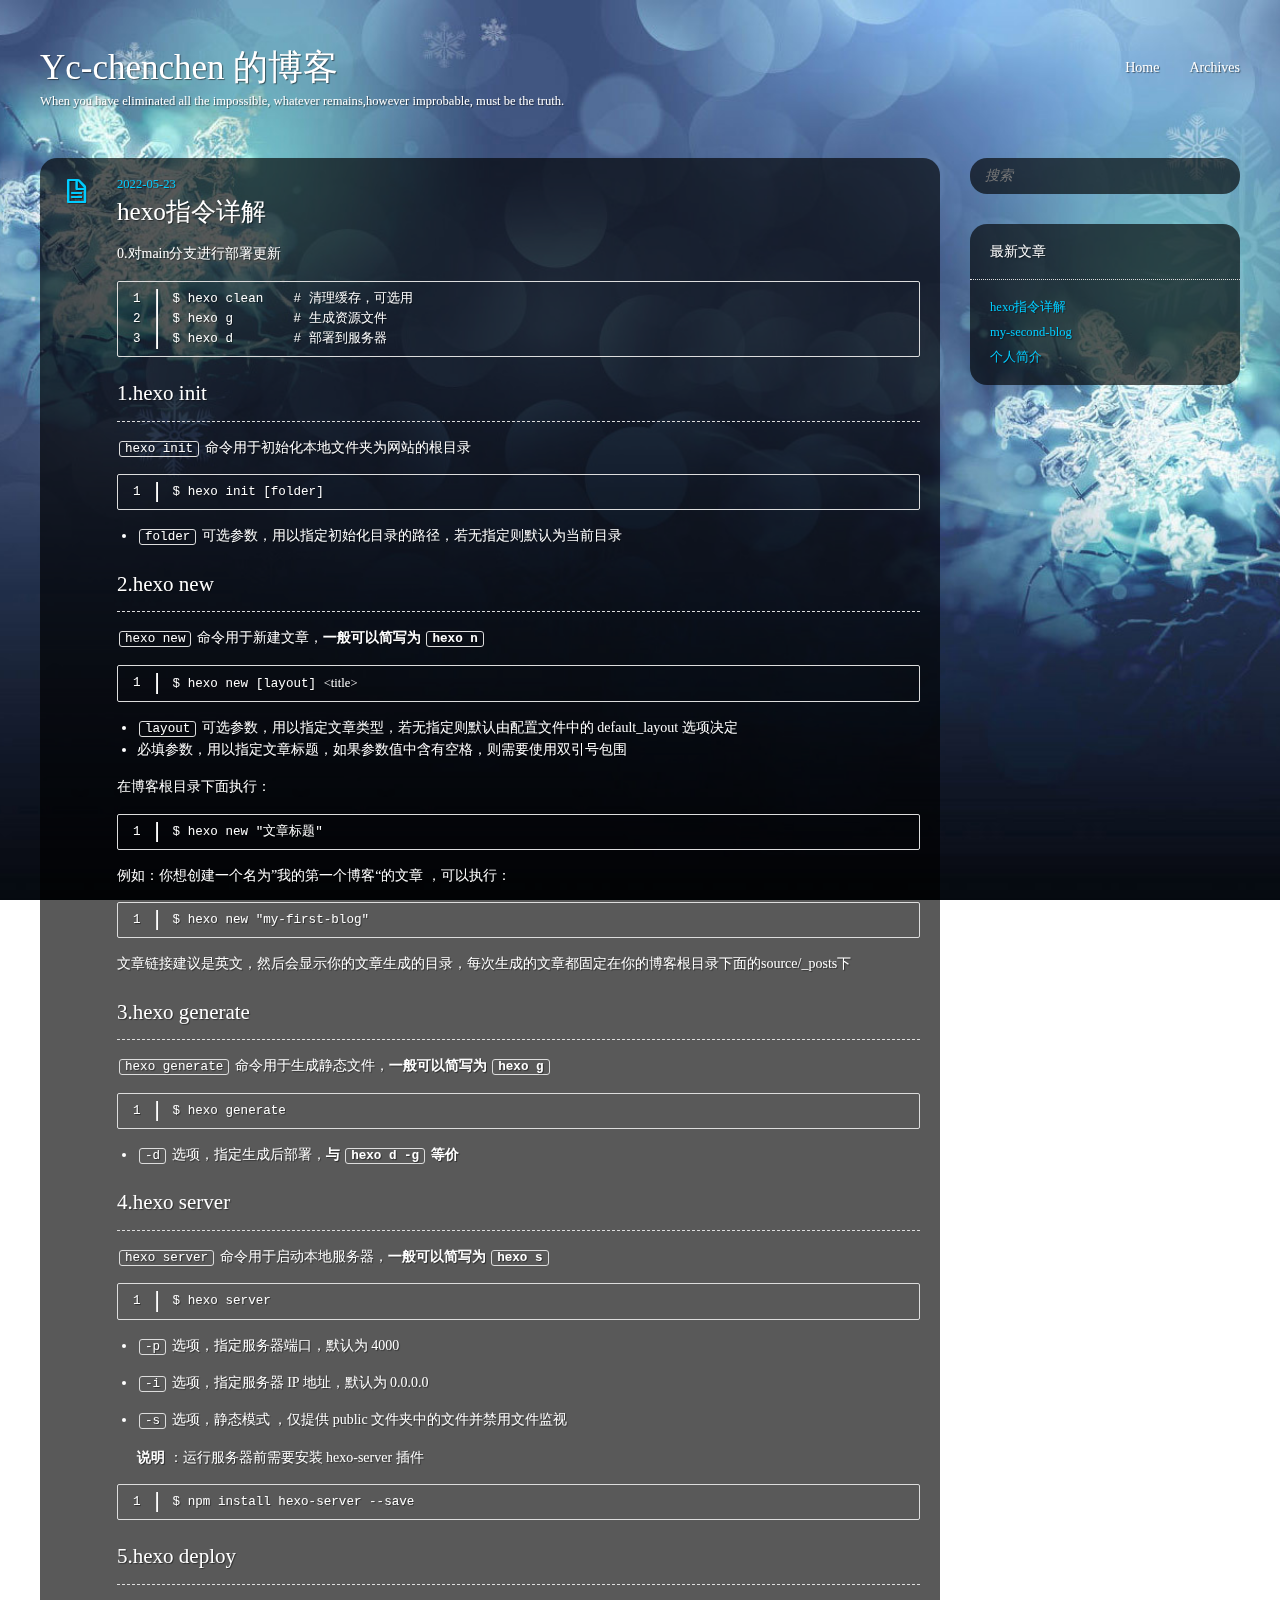
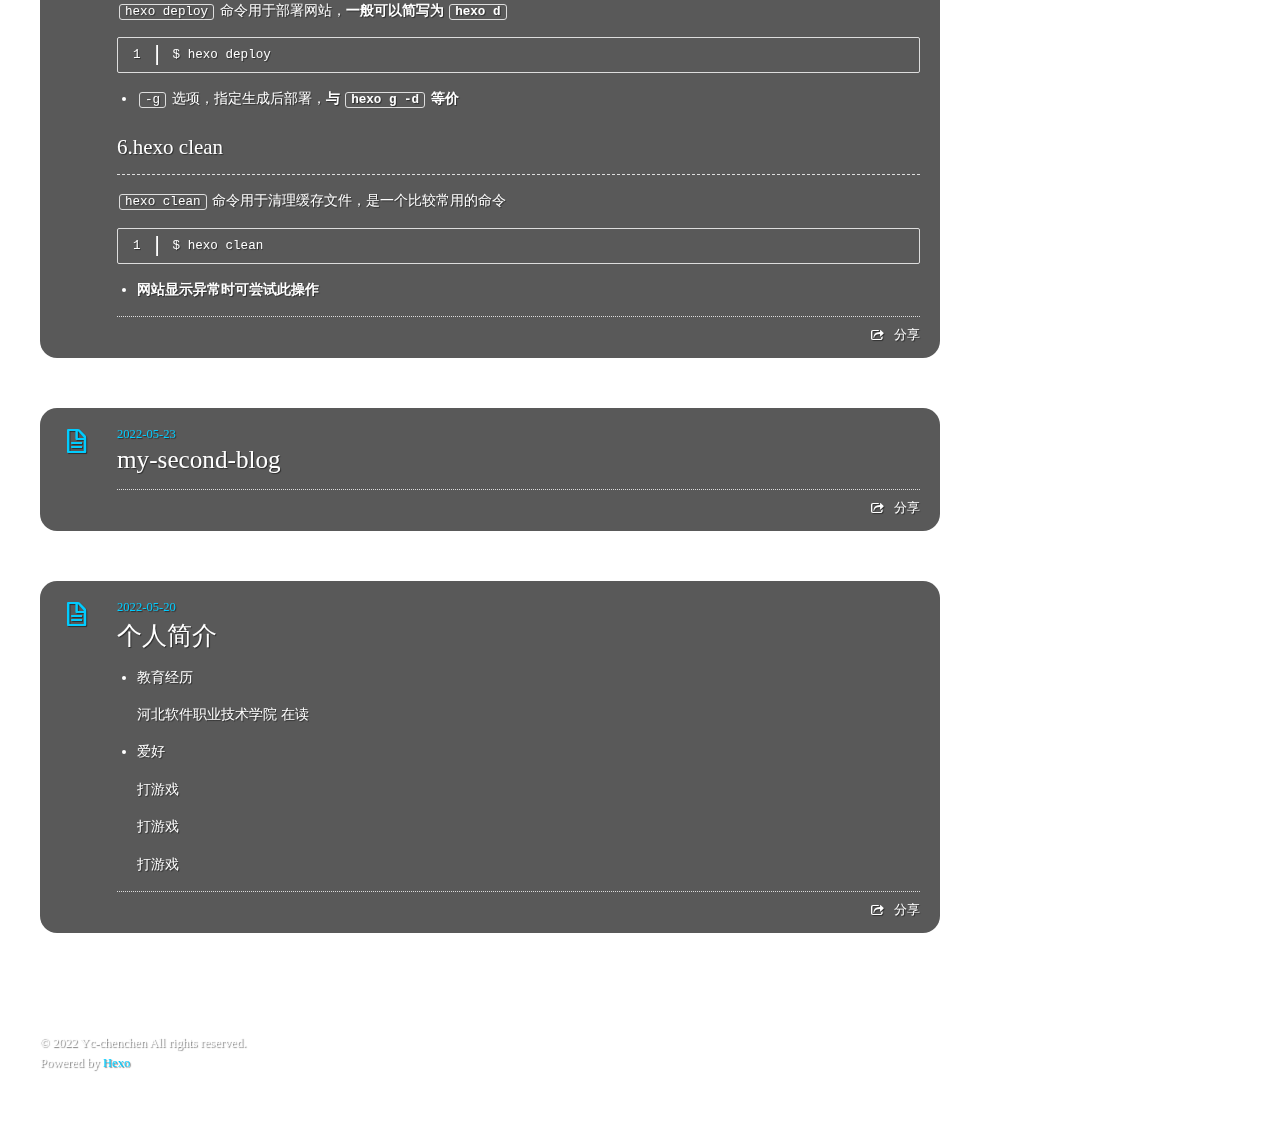
==== index.html @ 7fd3854e "Site updated: 2022-05-24 00:43:10" ====
<!DOCTYPE HTML>
<html>
<head>
  <meta charset="utf-8" />
  
  <title>Yc-chenchen 的博客</title>
  <meta name="author" content="Yc-chenchen" />

  
  <meta name="description" content="write less,do more" />
  

  

  <meta name="viewport" content="width=device-width, initial-scale=1, maximum-scale=1" />

  
  <meta property="og:site_name" content="Yc-chenchen 的博客" />

  
  

  
    <meta property="og:image" content="" />
  

  
  <link href="/css/images/favicon.ico" rel="icon" />
  

  <link rel="alternate" href="/atom.xml" title="Yc-chenchen 的博客" type="application/atom+xml">
  <link rel="stylesheet" href="/css/style.css" media="screen" type="text/css">
  <!--[if lt IE 9]><script src="//html5shiv.googlecode.com/svn/trunk/html5.js"></script><![endif]-->
  


  <!-- baidu webmaster push -->
  <script src='//push.zhanzhang.baidu.com/push.js'></script>

<meta name="generator" content="Hexo 5.4.2"></head>


<body>
  <header id="header" class="inner"><div class="alignleft">
  <h1><a href="/">Yc-chenchen 的博客</a></h1>
  <h2><a href="/">When you have eliminated all the impossible, whatever remains,however improbable, must be the truth.</a></h2>
</div>
<nav id="main-nav" class="alignright">
  <ul>
    
      <li><a href="/">Home</a></li>
    
      <li><a href="/archives">Archives</a></li>
    
  </ul>
  <div class="clearfix"></div>
</nav>
<div class="clearfix"></div></header>
  <div id="content" class="inner">
    <div id="main-col" class="alignleft"><div id="wrapper">
  <article class="post">
  
  <div class="post-content">
    <header>
      
        <div class="icon"></div>
        <time datetime="2022-05-23T15:49:25.000Z"><a href="/2022/05/23/hexo指令/">2022-05-23</a></time>
      
      
  
    <h1 class="title"><a href="/2022/05/23/hexo指令/">hexo指令详解</a></h1>
  

    </header>
    <div class="entry">
      
        <p>0.对main分支进行部署更新</p>
<figure class="highlight markdown"><table><tr><td class="gutter"><pre><span class="line">1</span><br><span class="line">2</span><br><span class="line">3</span><br></pre></td><td class="code"><pre><span class="line">$ hexo clean 	# 清理缓存，可选用</span><br><span class="line">$ hexo g 	# 生成资源文件</span><br><span class="line">$ hexo d	# 部署到服务器</span><br></pre></td></tr></table></figure>





<h2 id="1-hexo-init"><a href="#1-hexo-init" class="headerlink" title="1.hexo init"></a>1.hexo init</h2><p> <code>hexo init</code> 命令用于初始化本地文件夹为网站的根目录 </p>
<figure class="highlight markdown"><table><tr><td class="gutter"><pre><span class="line">1</span><br></pre></td><td class="code"><pre><span class="line">$ hexo init [folder]</span><br></pre></td></tr></table></figure>

<ul>
<li><code>folder</code> 可选参数，用以指定初始化目录的路径，若无指定则默认为当前目录</li>
</ul>
<h2 id="2-hexo-new"><a href="#2-hexo-new" class="headerlink" title="2.hexo new"></a>2.hexo new</h2><p> <code>hexo new</code> 命令用于新建文章，<strong>一般可以简写为 <code>hexo n</code></strong> </p>
<figure class="highlight markdown"><table><tr><td class="gutter"><pre><span class="line">1</span><br></pre></td><td class="code"><pre><span class="line">$ hexo new [layout] <span class="language-xml"><span class="tag">&lt;<span class="name">title</span>&gt;</span></span></span><br></pre></td></tr></table></figure>

<ul>
<li><code>layout</code> 可选参数，用以指定文章类型，若无指定则默认由配置文件中的 default_layout 选项决定</li>
<li> 必填参数，用以指定文章标题，如果参数值中含有空格，则需要使用双引号包围 </li>
</ul>
<p>在博客根目录下面执行： </p>
<figure class="highlight markdown"><table><tr><td class="gutter"><pre><span class="line">1</span><br></pre></td><td class="code"><pre><span class="line">$ hexo new &quot;文章标题&quot;</span><br></pre></td></tr></table></figure>

<p> 例如：你想创建一个名为”我的第一个博客“的文章 ，可以执行：</p>
<figure class="highlight markdown"><table><tr><td class="gutter"><pre><span class="line">1</span><br></pre></td><td class="code"><pre><span class="line">$ hexo new &quot;my-first-blog&quot;</span><br></pre></td></tr></table></figure>

<p> 文章链接建议是英文，然后会显示你的文章生成的目录，每次生成的文章都固定在你的博客根目录下面的source/_posts下 </p>
<h2 id="3-hexo-generate"><a href="#3-hexo-generate" class="headerlink" title="3.hexo generate"></a>3.hexo generate</h2><p> <code>hexo generate</code> 命令用于生成静态文件，<strong>一般可以简写为 <code>hexo g</code></strong> </p>
<figure class="highlight markdown"><table><tr><td class="gutter"><pre><span class="line">1</span><br></pre></td><td class="code"><pre><span class="line">$ hexo generate</span><br></pre></td></tr></table></figure>

<ul>
<li><code>-d</code> 选项，指定生成后部署，<strong>与 <code>hexo d -g</code> 等价</strong></li>
</ul>
<h2 id="4-hexo-server"><a href="#4-hexo-server" class="headerlink" title="4.hexo server"></a>4.hexo server</h2><p> <code>hexo server</code> 命令用于启动本地服务器，<strong>一般可以简写为 <code>hexo s</code></strong> </p>
<figure class="highlight markdown"><table><tr><td class="gutter"><pre><span class="line">1</span><br></pre></td><td class="code"><pre><span class="line">$ hexo server</span><br></pre></td></tr></table></figure>

<ul>
<li><p><code>-p</code> 选项，指定服务器端口，默认为 4000</p>
</li>
<li><p><code>-i</code> 选项，指定服务器 IP 地址，默认为 0.0.0.0</p>
</li>
<li><p><code>-s</code> 选项，静态模式 ，仅提供 public 文件夹中的文件并禁用文件监视</p>
<p><strong>说明</strong> ：运行服务器前需要安装 hexo-server 插件 </p>
</li>
</ul>
<figure class="highlight markdown"><table><tr><td class="gutter"><pre><span class="line">1</span><br></pre></td><td class="code"><pre><span class="line">$ npm install hexo-server --save</span><br></pre></td></tr></table></figure>



<h2 id="5-hexo-deploy"><a href="#5-hexo-deploy" class="headerlink" title="5.hexo deploy"></a>5.hexo deploy</h2><p> <code>hexo deploy</code> 命令用于部署网站，<strong>一般可以简写为 <code>hexo d</code></strong> </p>
<figure class="highlight markdown"><table><tr><td class="gutter"><pre><span class="line">1</span><br></pre></td><td class="code"><pre><span class="line">$ hexo deploy</span><br></pre></td></tr></table></figure>

<ul>
<li><code>-g</code> 选项，指定生成后部署，<strong>与 <code>hexo g -d</code> 等价</strong></li>
</ul>
<h2 id="6-hexo-clean"><a href="#6-hexo-clean" class="headerlink" title="6.hexo clean"></a>6.hexo clean</h2><p> <code>hexo clean</code> 命令用于清理缓存文件，是一个比较常用的命令 </p>
<figure class="highlight markdown"><table><tr><td class="gutter"><pre><span class="line">1</span><br></pre></td><td class="code"><pre><span class="line">$ hexo clean</span><br></pre></td></tr></table></figure>

<ul>
<li><strong>网站显示异常时可尝试此操作</strong> </li>
</ul>

      
    </div>
    
    <footer>
        <div class="alignright">
          
          <a href='javascript:void(0)' class="share-link bdsharebuttonbox" data-cmd="more">分享</a>
        </div>
        
        
        <!-- partial('post/share') -->
      <div class="clearfix"></div>
    </footer>
  </div>
</article>





  <article class="post">
  
  <div class="post-content">
    <header>
      
        <div class="icon"></div>
        <time datetime="2022-05-23T15:47:14.000Z"><a href="/2022/05/23/my-second-blog/">2022-05-23</a></time>
      
      
  
    <h1 class="title"><a href="/2022/05/23/my-second-blog/">my-second-blog</a></h1>
  

    </header>
    <div class="entry">
      
        
      
    </div>
    
    <footer>
        <div class="alignright">
          
          <a href='javascript:void(0)' class="share-link bdsharebuttonbox" data-cmd="more">分享</a>
        </div>
        
        
        <!-- partial('post/share') -->
      <div class="clearfix"></div>
    </footer>
  </div>
</article>





  <article class="post">
  
  <div class="post-content">
    <header>
      
        <div class="icon"></div>
        <time datetime="2022-05-20T13:13:05.000Z"><a href="/2022/05/20/my-first-blog/">2022-05-20</a></time>
      
      
  
    <h1 class="title"><a href="/2022/05/20/my-first-blog/">个人简介</a></h1>
  

    </header>
    <div class="entry">
      
        <ul>
<li><p>教育经历</p>
<p>河北软件职业技术学院 在读</p>
</li>
</ul>
<ul>
<li><p>爱好</p>
<p>打游戏</p>
<p>打游戏</p>
<p>打游戏</p>
</li>
</ul>

      
    </div>
    
    <footer>
        <div class="alignright">
          
          <a href='javascript:void(0)' class="share-link bdsharebuttonbox" data-cmd="more">分享</a>
        </div>
        
        
        <!-- partial('post/share') -->
      <div class="clearfix"></div>
    </footer>
  </div>
</article>






<nav id="pagination">
  
</nav>
</div></div>
    <aside id="sidebar" class="alignright">
  <div class="search">
  <form action="//google.com/search" method="get" accept-charset="utf-8">
    <input type="search" name="q" results="0" placeholder="搜索">
    <input type="hidden" name="q" value="site:example.com">
  </form>
</div>

  

  
<div class="widget tag">
  <h3 class="title">最新文章</h3>
  <ul class="entry">
    
      <li>
        <a href="/2022/05/23/hexo指令/">hexo指令详解</a>
      </li>
    
      <li>
        <a href="/2022/05/23/my-second-blog/">my-second-blog</a>
      </li>
    
      <li>
        <a href="/2022/05/20/my-first-blog/">个人简介</a>
      </li>
    
  </ul>
</div>


  

  
</aside>
    <div class="clearfix"></div>
  </div>
  <footer id="footer" class="inner"><div class="alignleft">
  <p>
  
  &copy; 2022 Yc-chenchen
  
  All rights reserved.</p>
  <p>Powered by <a href="http://hexo.io/" target="_blank">Hexo</a></p>
</div>
<div class="clearfix"></div>

<script>window._bd_share_config={"common":{"bdSnsKey":{},"bdText":"","bdMini":"1","bdMiniList":false,"bdPic":"","bdStyle":"2","bdSize":"16"},"share":{}};with(document)0[(getElementsByTagName('head')[0]||body).appendChild(createElement('script')).src='http://bdimg.share.baidu.com/static/api/js/share.js?v=89860593.js?cdnversion='+~(-new Date()/36e5)];</script></footer>
  <script src="/js/jquery.imagesloaded.min.js"></script>
<script src="/js/gallery.js"></script>


<link rel="stylesheet" href="/fancybox/jquery.fancybox.css" media="screen" type="text/css">
<script src="/fancybox/jquery.fancybox.pack.js"></script>
<script type="text/javascript">
(function($){
  $('.fancybox').fancybox();
})(jQuery);
</script>


<div id='bg'></div>
</body>
</html>
---- css/style.css ----
@font-face {
  font-family: 'FontAwesome';
  font-style: normal;
  font-weight: normal;
  src: url("font/fontawesome-webfont.eot?#iefix") format('embedded-opentype'), url("font/fontawesome-webfont.woff") format('woff'), url("font/fontawesome-webfont.ttf") format('truetype'), url("font/fontawesome-webfont.svg#FontAwesomeRegular") format('svg');
}
* {
  margin: 0;
  padding: 0;
  font-family: "Microsoft YaHei";
}
body {
  color: #fff;
  font-size: 14px;
  text-shadow: 1px 1px 1px rgba(0,0,0,0.5);
}
@media screen and (max-width: 1260px) {
  body {
    margin: 0 30px;
  }
}
@media screen and (max-width: 600px) {
  body {
    font-size: 13px;
  }
}
h1,
h2,
h3,
h4,
h5,
h6 {
  font-family: "Microsoft YaHei";
}
h1 {
  font-size: 1.8em;
}
h2 {
  font-size: 1.5em;
}
h3 {
  font-size: 1.3em;
}
a {
  text-decoration: none;
  color: #0cf;
}
a:hover {
  text-decoration: underline;
}
.alignleft {
  float: left;
}
.alignright {
  float: right;
}
.clearfix {
  zoom: 1;
}
.clearfix:before,
.clearfix:after {
  content: "";
  display: table;
}
.clearfix:after {
  clear: both;
}
.inner {
  width: 1200px;
  margin: 0 auto;
}
@media screen and (max-width: 1260px) {
  .inner {
    width: 100%;
  }
}
#main-col {
  width: 900px;
}
@media screen and (max-width: 1260px) {
  #main-col {
    width: 100%;
    margin-right: -300px;
  }
}
@media screen and (max-width: 900px) {
  #main-col {
    margin-right: 0;
    float: none;
  }
}
@media screen and (max-width: 1260px) {
  #wrapper {
    margin-right: 300px;
  }
}
@media screen and (max-width: 900px) {
  #wrapper {
    margin-right: 0;
  }
}
#bg {
  background-image: url("images/body.jpg");
  background-color: #050a10;
  background-attachment: fixed;
  background-repeat: no-repeat;
  background-position: center;
  background-size: cover;
  height: 100%;
  left: 0;
  position: fixed;
  top: 0;
  width: 100%;
  z-index: -1;
}
#header {
  margin: 50px auto;
}
#header a {
  color: #fff;
}
#header a:hover {
  color: #0cf;
  text-decoration: none;
}
#header h1 {
  font-weight: normal;
  font-size: 2.5em;
  line-height: 1;
}
#header h2 {
  font-weight: normal;
  font-size: 0.9em;
  line-height: 1;
  margin-top: 10px;
}
#header #main-nav {
  font-family: "Microsoft YaHei";
  line-height: 2.5em;
}
#header #main-nav ul {
  list-style: none;
}
#header #main-nav ul li {
  float: left;
  margin-left: 30px;
}
article {
  border-radius: 17px;
  background: rgba(0,0,0,0.65);
}
article.page {
  padding-left: 20px;
}
article.page .icon {
  display: none;
}
article.post .icon:before {
  content: '\f016';
}
article.photo .icon:before {
  content: '\f030';
}
article.link .icon:before {
  content: '\f0c1';
}
article.link .title a:after {
  content: '\f08e';
  color: #fff;
  font: 12px FontAwesome;
  padding-left: 10px;
  vertical-align: super;
}
article .post-content {
  padding: 20px 20px 15px 77px;
  margin-bottom: 50px;
  position: relative;
}
@media screen and (max-width: 600px) {
  article .post-content {
    padding-left: 20px;
  }
}
article .gallery {
  overflow: hidden;
  position: relative;
}
article .gallery:hover .control {
  opacity: 1;
  -ms-filter: none;
  filter: none;
}
article .gallery img {
  min-width: 100%;
  max-width: 100%;
  height: auto;
  position: absolute;
  top: 0;
  left: 0;
  opacity: 0;
  -ms-filter: "progid:DXImageTransform.Microsoft.Alpha(Opacity=0)";
  filter: alpha(opacity=0);
}
article .gallery .control {
  opacity: 0;
  -ms-filter: "progid:DXImageTransform.Microsoft.Alpha(Opacity=0)";
  filter: alpha(opacity=0);
  -webkit-transition: 0.3s;
  -moz-transition: 0.3s;
  -o-transition: 0.3s;
  -ms-transition: 0.3s;
  transition: 0.3s;
}
article .gallery .prev,
article .gallery .next {
  position: absolute;
  top: 0;
  width: 50%;
  height: 100%;
  cursor: pointer;
}
article .gallery .prev:before,
article .gallery .next:before {
  position: absolute;
  font: 24px/1 FontAwesome;
  text-align: center;
  width: 24px;
  text-shadow: 0 0 15px rgba(0,0,0,0.5);
  color: #fff;
  margin-top: -12px;
  top: 50%;
}
article .gallery .prev {
  left: 0;
}
article .gallery .prev:before {
  content: '\f053';
  left: 10px;
}
article .gallery .next {
  right: 0;
}
article .gallery .next:before {
  content: '\f054';
  right: 10px;
}
article header .icon {
  width: 32px;
  height: 32px;
  margin-right: 25px;
  position: absolute;
  top: 20px;
  left: 20px;
  color: #0cf;
}
@media screen and (max-width: 600px) {
  article header .icon {
    display: none;
  }
}
article header .icon:before {
  position: absolute;
  font: 32px FontAwesome;
  top: 0;
  left: 0;
  width: 32px;
  text-align: center;
}
article header time {
  color: #fff;
  font: 0.9em "Microsoft YaHei";
  margin-bottom: 5px;
  display: block;
  line-height: 1;
}
article header .title {
  font-weight: normal;
}
article header .title a {
  color: #fff;
}
article header .title a:hover {
  color: #0cf;
  text-decoration: none;
}
article .entry {
  text-align: justify;
  line-height: 1.6;
}
article .entry p,
article .entry blockquote,
article .entry ul,
article .entry ol,
article .entry dl,
article .entry table,
article .entry iframe,
article .entry h3,
article .entry h4,
article .entry h5,
article .entry h6,
article .entry .video-container {
  margin-top: 15px;
}
article .entry blockquote {
  border-left: 4px solid #ddd;
  padding: 0 15px;
  color: #ccc;
/*footer
        border-top none
        font-size 0.8em
        line-height 1
        margin 20px 0 0
        padding-top 0
        cite
          &:before
            content '—'
            color #ccc
            padding 0 0.5em*/
}
article .entry blockquote>:first-child {
  margin-top: 0px;
}
article .entry blockquote>:last-child {
  margin-bottom: 0px;
}
article .entry code,
article .entry pre {
  font-family: Consolas, Monaco, Lucida Console, monospace;
}
article .entry code {
  padding: 0 5px;
  margin: 0 2px;
  font-size: 0.9em;
  border: 1px solid #ddd;
  border-radius: 3px;
}
article .entry pre {
  border: 1px solid #ddd;
  margin-top: 15px;
  overflow: auto;
  padding: 7px 15px;
  border-radius: 2px;
}
article .entry pre code {
  background: none;
  padding: 0;
  margin: 0;
  border: none;
  border-radius: 0;
}
article .entry ul,
article .entry ol,
article .entry dl {
  margin-left: 20px;
}
article .entry ul ul,
article .entry ol ul,
article .entry dl ul,
article .entry ul ol,
article .entry ol ol,
article .entry dl ol,
article .entry ul dl,
article .entry ol dl,
article .entry dl dl {
  margin-top: 0;
}
article .entry hr {
  border-top: 1px dashed;
  border-bottom: none;
  margin-top: 10px;
  margin-bottom: 10px;
}
article .entry h1,
article .entry h2 {
  font-weight: normal;
  border-bottom: 1px dashed #ddd;
  padding-bottom: 10px;
  margin-top: 20px;
}
article .entry h3,
article .entry h4,
article .entry h5,
article .entry h6 {
  font-weight: normal;
}
article .entry img,
article .entry video {
  max-width: 100%;
  height: auto;
  border: none;
}
article .entry iframe {
  border: none;
}
article .entry .caption {
  display: block;
  margin-top: 5px;
  color: #fff;
  position: relative;
  font-size: 0.9em;
  padding-left: 25px;
}
article .entry .caption:before {
  content: '\f040';
  position: absolute;
  font: 1.3em FontAwesome;
  position: absolute;
  left: 0;
  top: 3px;
}
article .entry .video-container {
  position: relative;
  padding-bottom: 56.25%;
  padding-top: 30px;
  height: 0;
  overflow: hidden;
}
article .entry .video-container iframe,
article .entry .video-container object,
article .entry .video-container embed {
  position: absolute;
  top: 0;
  left: 0;
  width: 100%;
  height: 100%;
  margin-top: 0;
}
article .entry .pullquote {
  float: right;
  border: none;
  padding: 0;
  margin: 1em 0 0.5em 1.5em;
  text-align: left;
  width: 45%;
  font-size: 1.5em;
}
article footer {
  margin-top: 15px;
  padding-top: 10px;
  border-top: 1px dotted #ddd;
  color: #fff;
  font-size: 0.9em;
  line-height: 16px;
  position: relative;
  min-height: 16px;
}
article footer a {
  color: #fff;
}
article footer a:hover {
  color: #0cf;
  text-decoration: none;
}
article footer a:before {
  font: 1.1em FontAwesome;
  padding-right: 10px;
  vertical-align: middle;
}
article footer a.more-link:before {
  content: '\f054';
}
article footer a.share-link {
  margin-left: 5px;
}
article footer a.share-link:before {
  content: '\f045';
}
article footer a.comment-link:before {
  content: '\f075';
}
article footer .categories,
article footer .tags {
  position: relative;
  padding-left: 25px;
  margin: 5px 0;
}
article footer .categories:before,
article footer .tags:before {
  position: absolute;
  font: 1.1em FontAwesome;
}
article footer .categories:before {
  content: '\f07b';
  top: 2px;
  left: 1px;
}
article footer .tags:before {
  content: '\f02b';
  top: 3px;
  left: 2px;
}
article footer .addthis {
  margin-top: 15px;
}
article footer .addthis iframe {
  margin-top: 0;
}
#comment {
  padding: 20px;
  background: rgba(0,0,0,0.65);
  border-radius: 17px;
  margin-bottom: 50px;
}
#comment .title {
  font-weight: normal;
  margin-bottom: 15px;
}
#pagination {
  zoom: 1;
  margin: block-margin auto;
  background: rgba(0,0,0,0.65);
  border-radius: 17px;
  text-align: center;
  overflow: hidden;
  margin-bottom: 50px;
}
#pagination:before,
#pagination:after {
  content: "";
  display: table;
}
#pagination:after {
  clear: both;
}
#pagination a,
#pagination span {
  padding: 10px 20px;
  line-height: 1;
  height: 2ex;
}
#pagination a {
  color: #fff;
  text-decoration: none;
}
#pagination a:hover {
  background: #000;
  color: #0cf;
}
#pagination .prev {
  float: left;
}
#pagination .next {
  float: right;
}
#pagination .page-number {
  display: inline-block;
}
@media mq-mobile {
  #pagination .page-number {
    display: none;
  }
}
#pagination .current {
  color: color-cont;
  font-weight: bold;
}
#pagination .space {
  color: #ddd;
}
.archive-title {
  color: #fff;
  font-weight: normal;
  margin-bottom: 30px;
  text-shadow: 0 0 1px #fff;
}
.archive-title:before {
  font-family: FontAwesome;
  content: '\f073';
  padding-right: 15px;
}
.archive-title.tag:before {
  content: '\f02b';
}
.archive-title.category:before {
  content: '\f07b';
}
.archive {
  -webkit-box-shadow: 1px 2px 3px #ddd;
  box-shadow: 1px 2px 3px #ddd;
  border-bottom: 1px solid #ddd;
  margin-bottom: 50px;
}
.archive article {
  -webkit-box-shadow: none;
  box-shadow: none;
}
.archive article .post-content {
  margin-bottom: 0;
}
#sidebar {
  width: 270px;
  line-height: 1.8em;
}
@media screen and (max-width: 900px) {
  #sidebar {
    float: none;
    width: 100%;
  }
}
#sidebar .widget {
  background: rgba(0,0,0,0.65);
  border-radius: 17px;
  margin-bottom: 30px;
  word-wrap: break-word;
}
#sidebar .widget .title {
  padding: 15px 20px;
  font-size: 1em;
  border-bottom: 1px dotted #ddd;
  font-weight: normal;
}
#sidebar .widget .entry {
  font-size: 0.9em;
  padding: 15px 20px;
}
#sidebar .widget ul,
#sidebar .widget ol,
#sidebar .widget dl {
  list-style: none;
}
#sidebar .widget ul ul,
#sidebar .widget ol ul,
#sidebar .widget dl ul,
#sidebar .widget ul ol,
#sidebar .widget ol ol,
#sidebar .widget dl ol,
#sidebar .widget ul dl,
#sidebar .widget ol dl,
#sidebar .widget dl dl {
  list-style: disc;
  margin-left: 20px;
}
#sidebar .search {
  margin-bottom: 30px;
}
#sidebar .search input {
  background: rgba(0,0,0,0.65);
  border-radius: 17px;
  font-family: "Microsoft YaHei";
  font-style: italic;
  font-size: 1em;
  padding: 10px 15px;
  border: 0;
  width: 100%;
  -webkit-box-sizing: border-box;
  -moz-box-sizing: border-box;
  box-sizing: border-box;
  color: #fff;
}
#sidebar .search input:focus {
  color: #ddd;
}
#sidebar .tag small {
  margin-left: 15px;
  color: #fff;
}
#sidebar .tag small:before {
  content: '(';
}
#sidebar .tag small:after {
  content: ')';
}
#sidebar .twitter li {
  border-bottom: 1px solid #ddd;
  padding: 15px 20px;
  font-size: 0.9em;
}
#sidebar .twitter li:last-of-type {
  border-bottom: none;
}
#sidebar .twitter small {
  display: block;
  margin-top: 10px;
  color: #fff;
  line-height: 1;
}
#sidebar .tagcloud .entry {
  padding-right: 5px;
}
#sidebar .tagcloud a {
  margin-right: 10px;
  display: inline-block;
}
#footer {
  color: #fff;
  margin-bottom: 50px;
  font: 0.9em/1.6 "Microsoft YaHei";
}
.entry .gist {
  background: #eee;
  border: 1px solid #ddd;
  margin-top: 15px;
  padding: 7px 15px;
  border-radius: 2px;
  text-shadow: 0 0 1px #fff;
  line-height: 1.6;
  overflow: auto;
  color: #666;
}
.entry .gist .gist-file {
  border: none;
  font-family: inherit;
  margin: 0;
  font-size: 0.9em;
}
.entry .gist .gist-file .gist-data {
  background: none;
  border-bottom: none;
}
.entry .gist .gist-file .gist-data pre {
  padding: 0 !important;
  font-family: Consolas, Monaco, Lucida Console, monospace;
}
.entry .gist .gist-file .gist-meta {
  background: none;
  color: #fff;
  margin-top: 5px;
  padding: 0;
  text-shadow: 0 0 1px #fff;
  font-size: 100%;
}
.entry .gist .gist-file .gist-meta a {
  color: #0cf;
}
.entry .gist .gist-file .gist-meta a:visited {
  color: #0cf;
}
figure.highlight {
  border: 1px solid #ddd;
  margin-top: 15px;
  padding: 7px 15px;
  border-radius: 2px;
  line-height: 1.6;
  overflow: auto;
  position: relative;
  font-size: 0.9em;
}
figure.highlight figcaption {
  color: #fff;
  margin-bottom: 5px;
  text-shadow: 0 0 1px #fff;
}
figure.highlight figcaption a {
  position: absolute;
  right: 15px;
}
figure.highlight pre {
  border: none;
  padding: 0;
  margin: 0;
}
figure.highlight table {
  margin-top: 0;
  border-spacing: 0;
}
figure.highlight .gutter {
  color: #fff;
  padding-right: 15px;
  border-right: 1px solid #ddd;
  text-align: right;
}
figure.highlight .code {
  padding-left: 15px;
  border-left: 1px solid #fff;
}
figure.highlight .line {
  height: 20px;
  font-family: Consolas, Monaco, Lucida Console, monospace;
}
pre .comment,
pre .template_comment,
pre .diff .header,
pre .doctype,
pre .pi,
pre .lisp .string,
pre .javadoc {
  color: #93a1a1;
  font-style: italic;
}
pre .keyword,
pre .winutils,
pre .method,
pre .addition,
pre .css .tag,
pre .request,
pre .status,
pre .nginx .title {
  color: #859900;
}
pre .number,
pre .command,
pre .string,
pre .tag .value,
pre .phpdoc,
pre .tex .formula,
pre .regexp,
pre .hexcolor {
  color: #2aa198;
}
pre .title,
pre .localvars,
pre .chunk,
pre .decorator,
pre .built_in,
pre .identifier,
pre .vhdl,
pre .literal,
pre .id {
  color: #268bd2;
}
pre .attribute,
pre .variable,
pre .lisp .body,
pre .smalltalk .number,
pre .constant,
pre .class .title,
pre .parent,
pre .haskell .type {
  color: #b58900;
}
pre .preprocessor,
pre .preprocessor .keyword,
pre .shebang,
pre .symbol,
pre .symbol .string,
pre .diff .change,
pre .special,
pre .attr_selector,
pre .important,
pre .subst,
pre .cdata,
pre .clojure .title {
  color: #cb4b16;
}
pre .deletion {
  color: #dc322f;
}
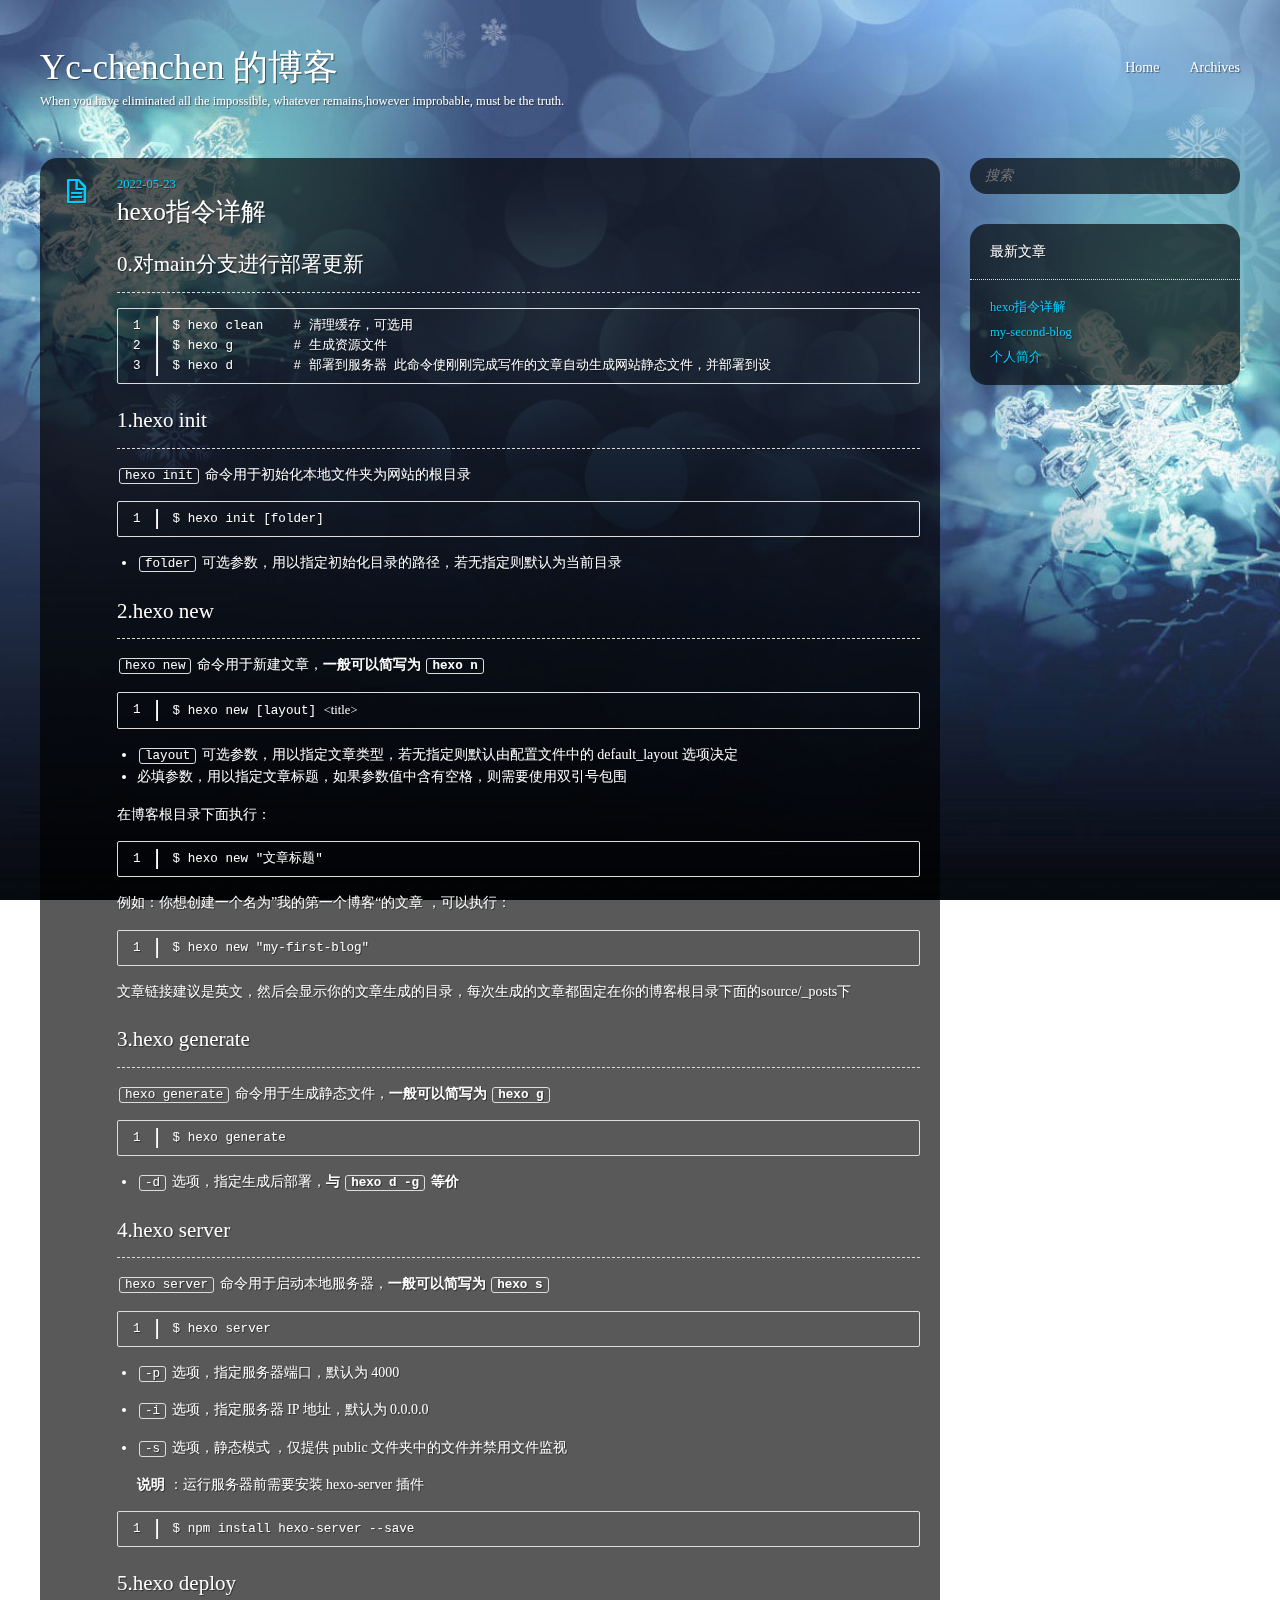
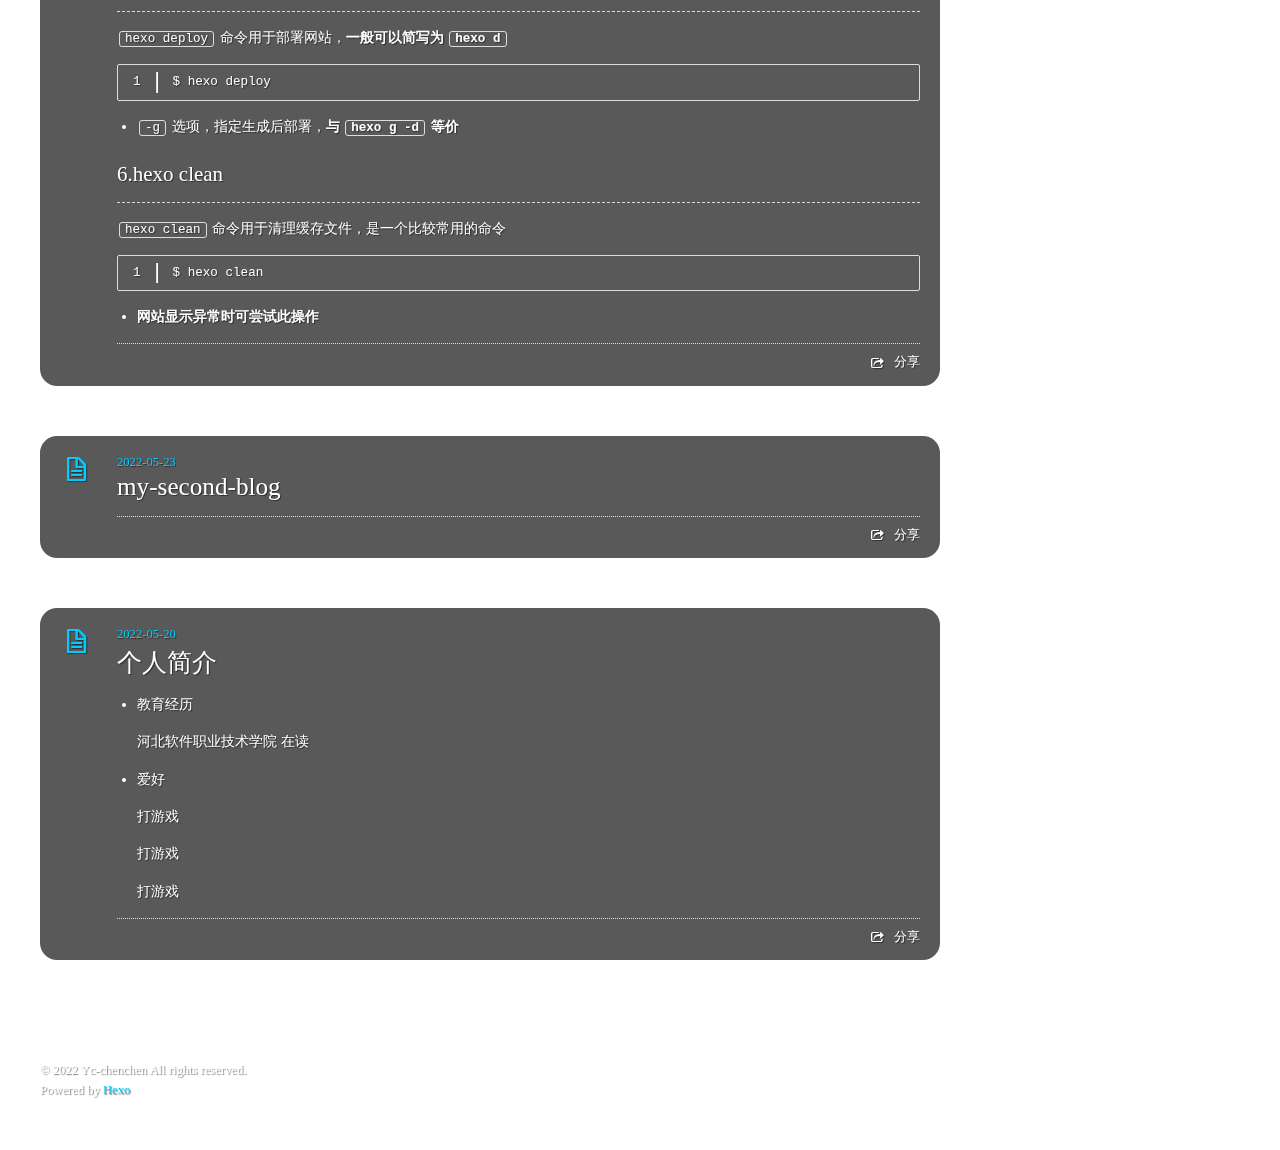
==== commit 23078373: "Site updated: 2022-05-24 00:50:24" ====
--- a/index.html
+++ b/index.html
@@ -74,8 +74,7 @@
     </header>
     <div class="entry">
       
-        <p>0.对main分支进行部署更新</p>
-<figure class="highlight markdown"><table><tr><td class="gutter"><pre><span class="line">1</span><br><span class="line">2</span><br><span class="line">3</span><br></pre></td><td class="code"><pre><span class="line">$ hexo clean 	# 清理缓存，可选用</span><br><span class="line">$ hexo g 	# 生成资源文件</span><br><span class="line">$ hexo d	# 部署到服务器</span><br></pre></td></tr></table></figure>
+        <h2 id="0-对main分支进行部署更新"><a href="#0-对main分支进行部署更新" class="headerlink" title="0.对main分支进行部署更新"></a>0.对main分支进行部署更新</h2><figure class="highlight markdown"><table><tr><td class="gutter"><pre><span class="line">1</span><br><span class="line">2</span><br><span class="line">3</span><br></pre></td><td class="code"><pre><span class="line">$ hexo clean 	# 清理缓存，可选用</span><br><span class="line">$ hexo g 	# 生成资源文件</span><br><span class="line">$ hexo d	# 部署到服务器 此命令使刚刚完成写作的文章自动生成网站静态文件，并部署到设				定的仓库。</span><br></pre></td></tr></table></figure>
 
 
 
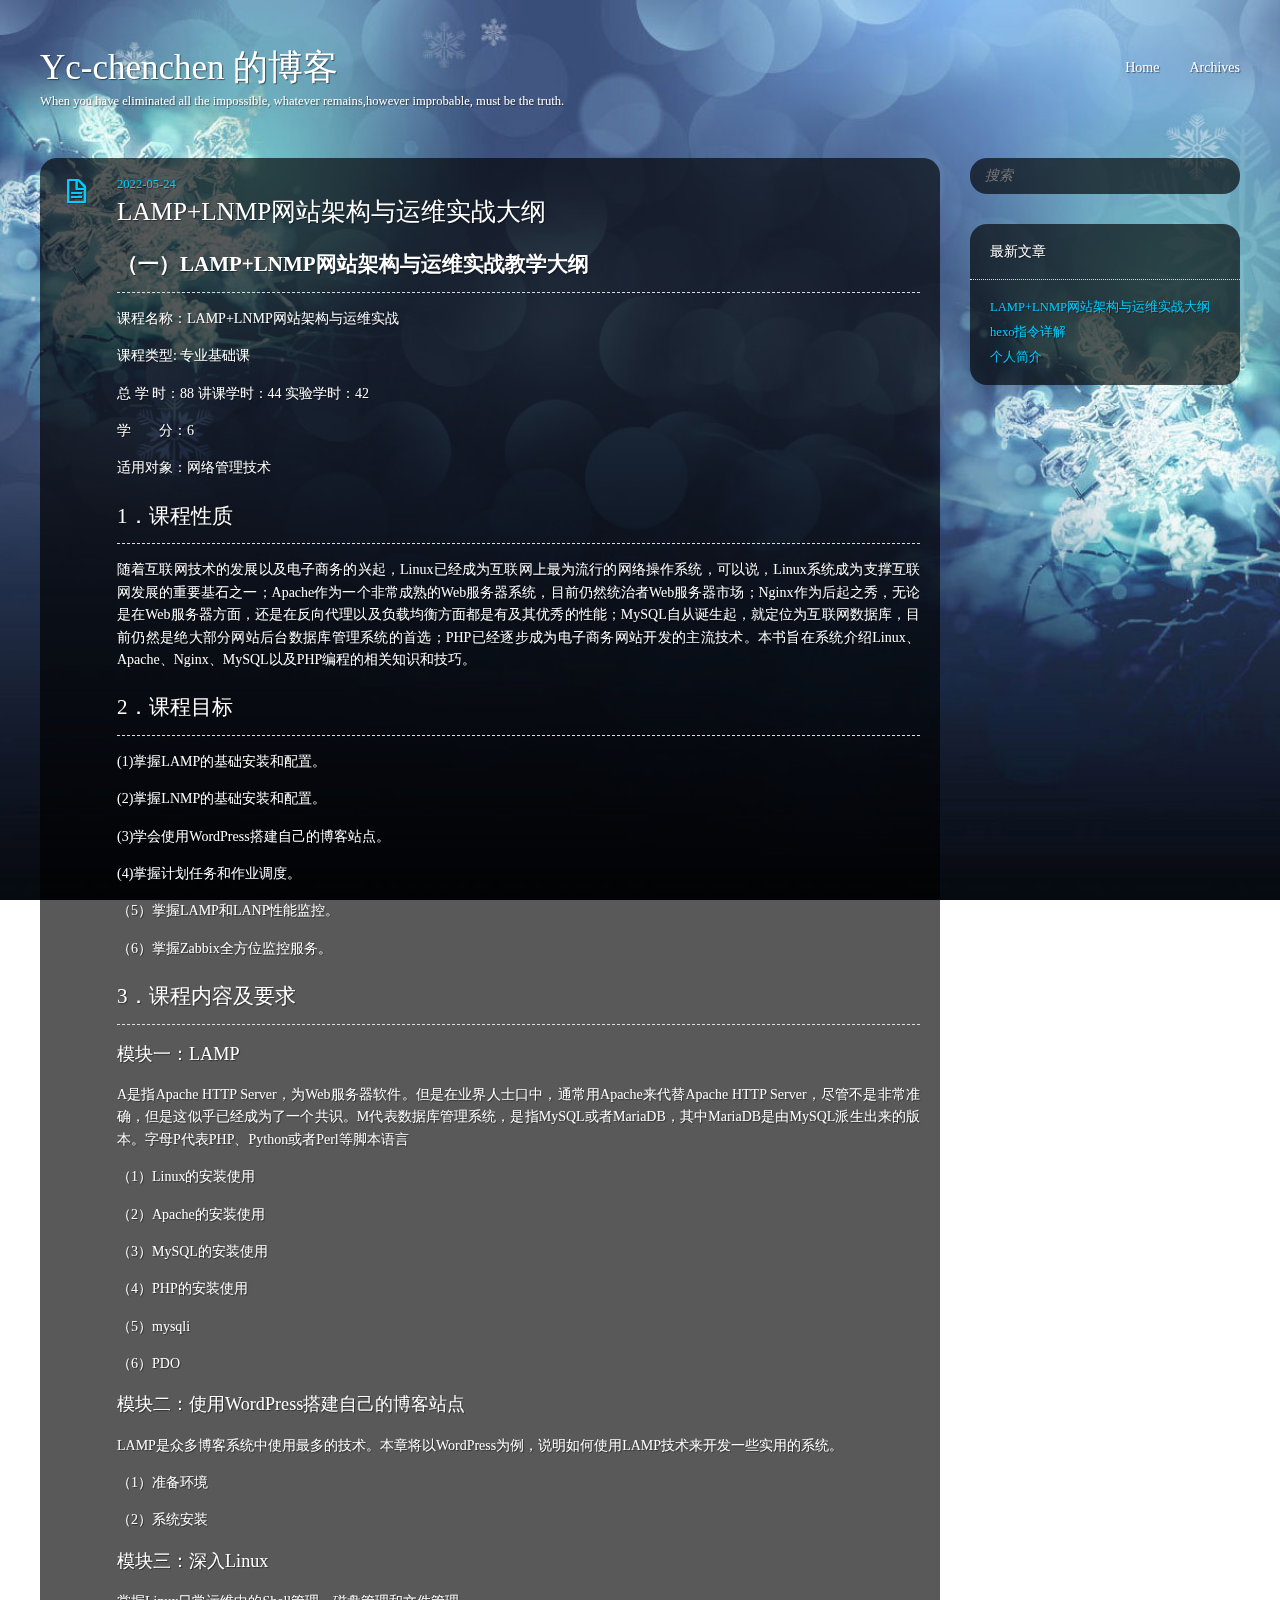
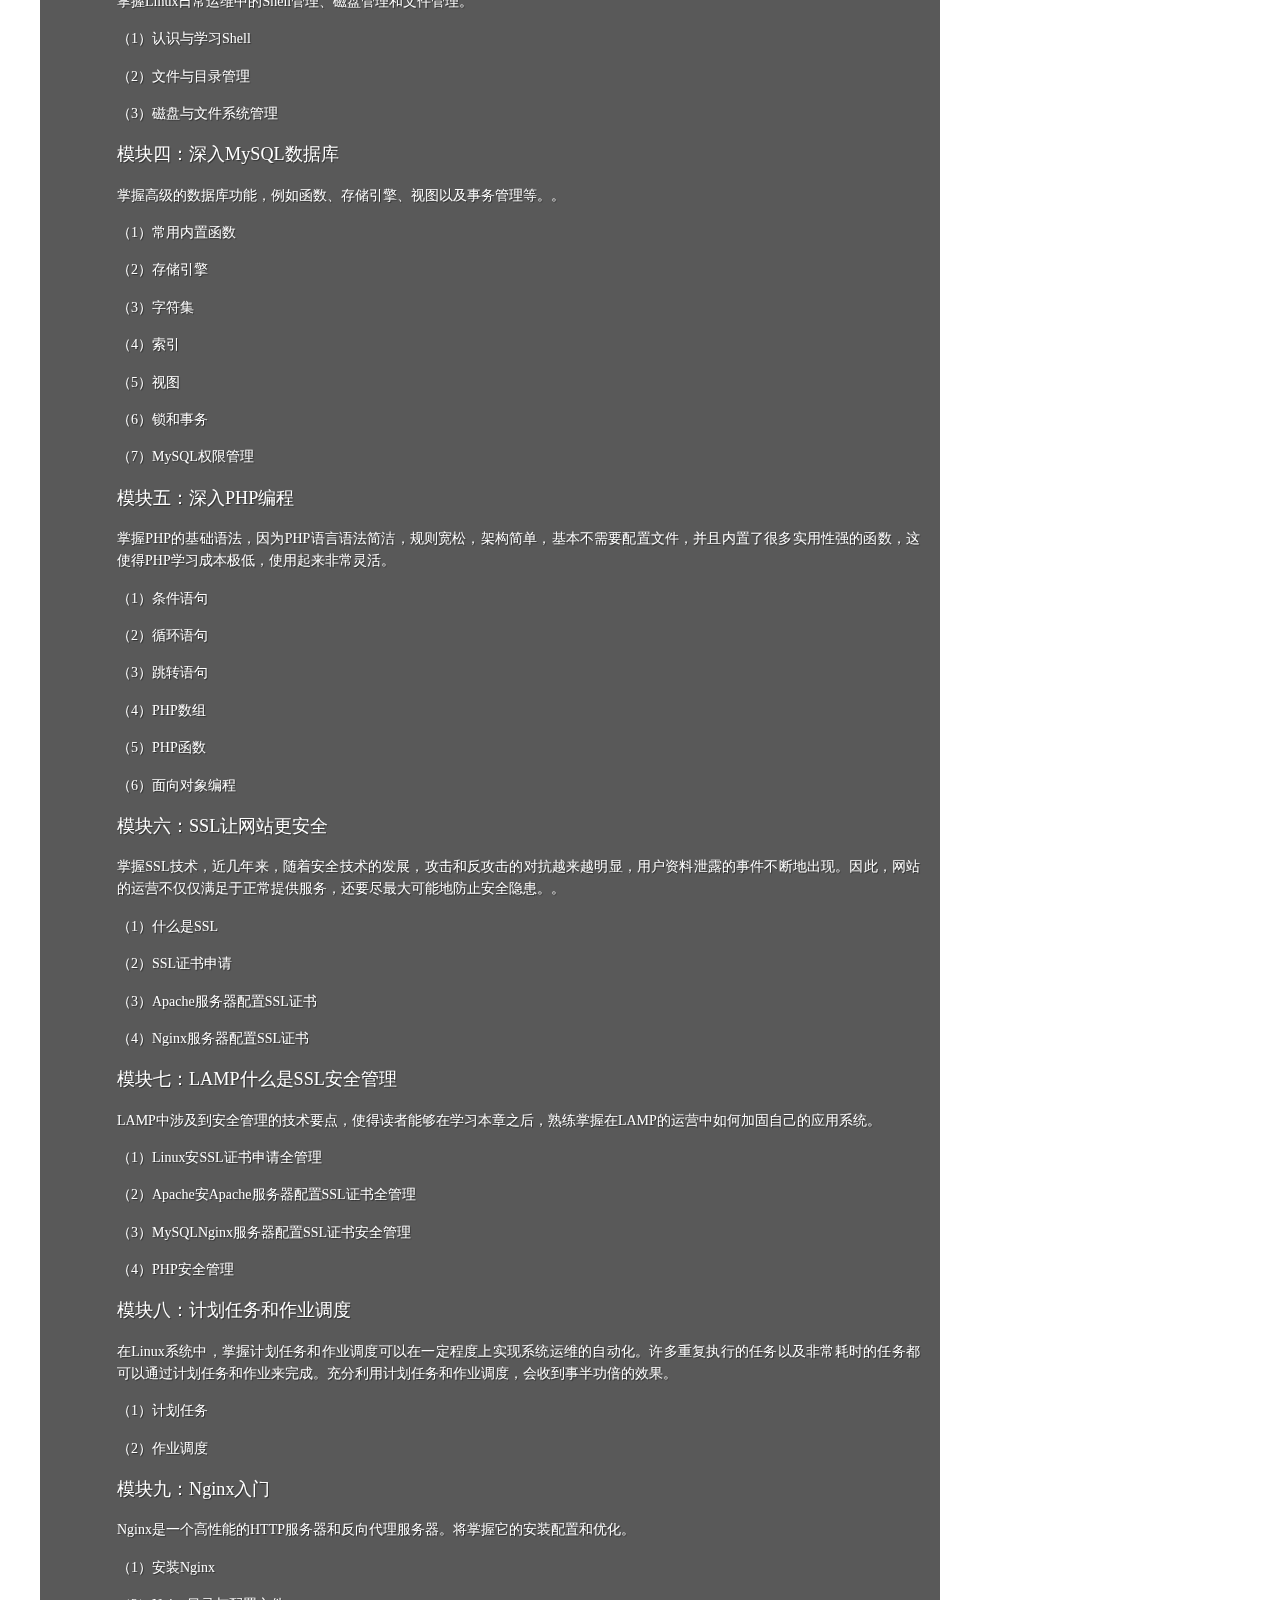
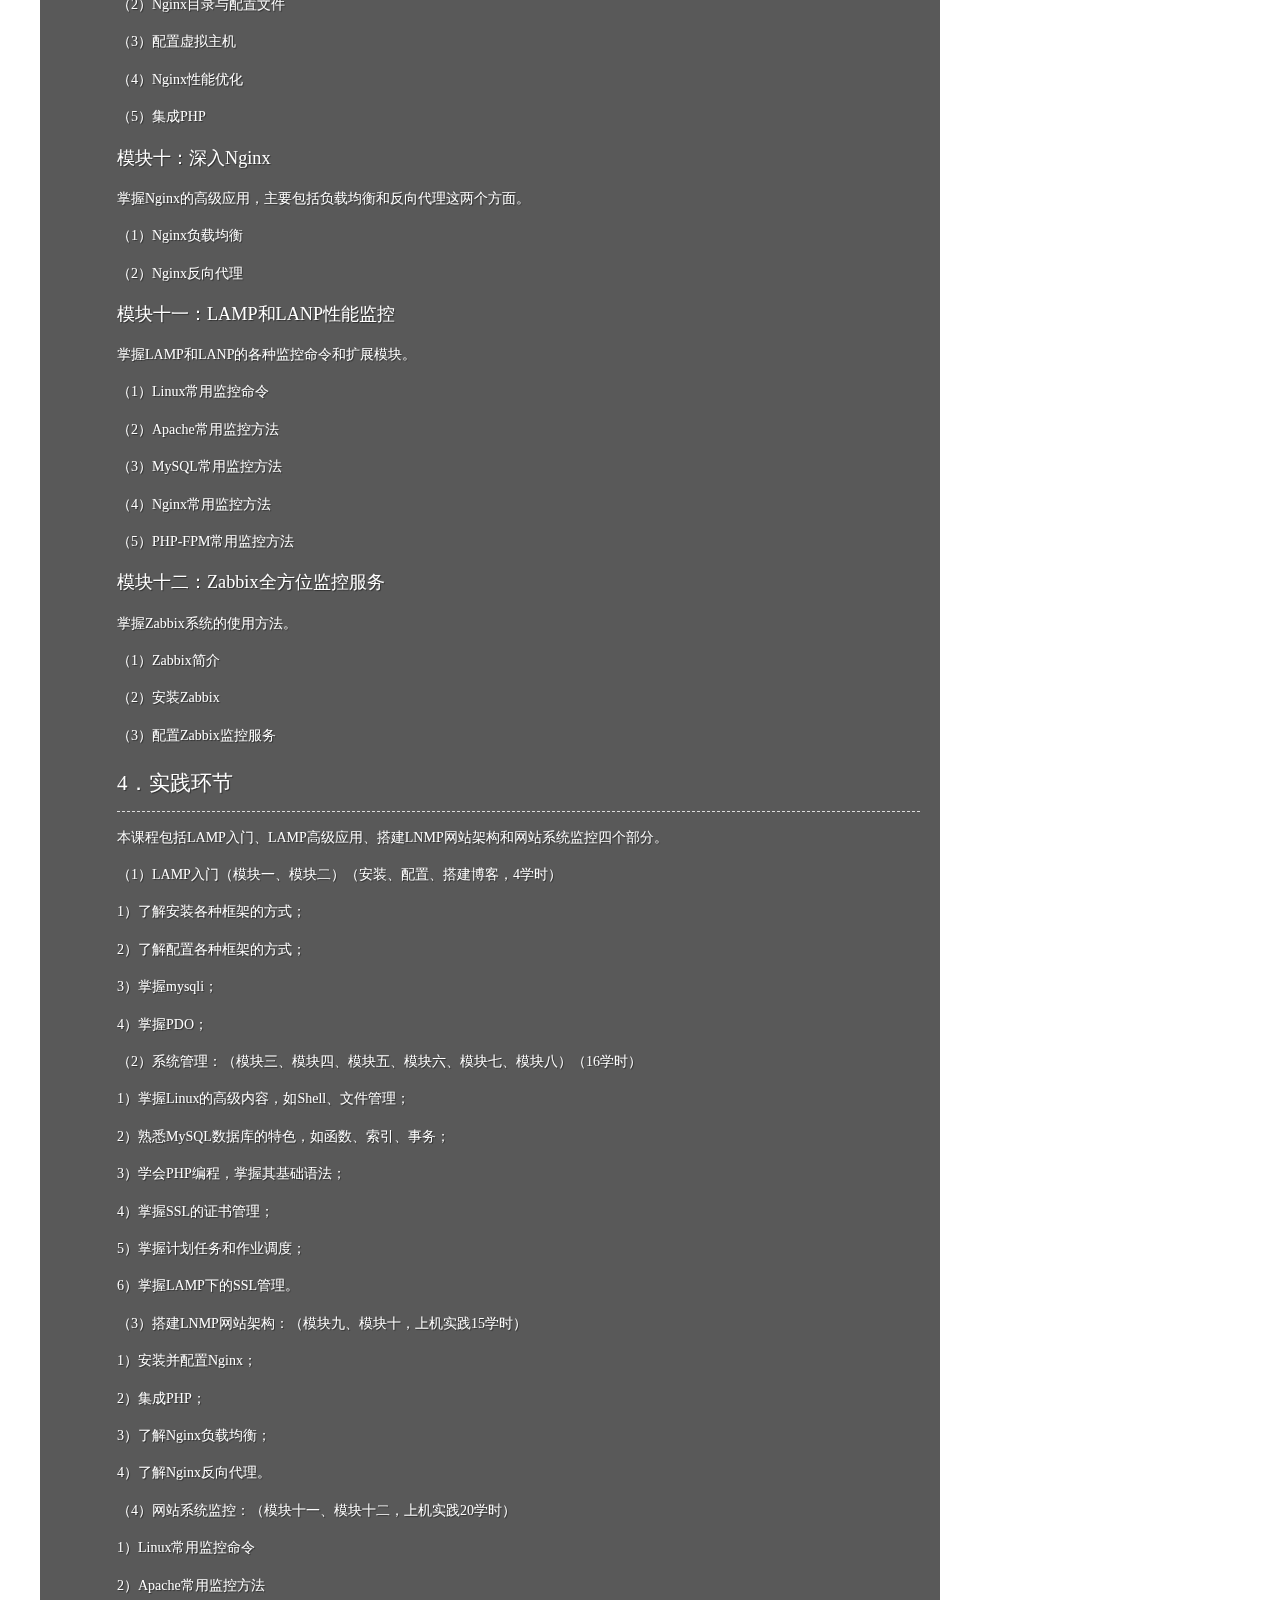
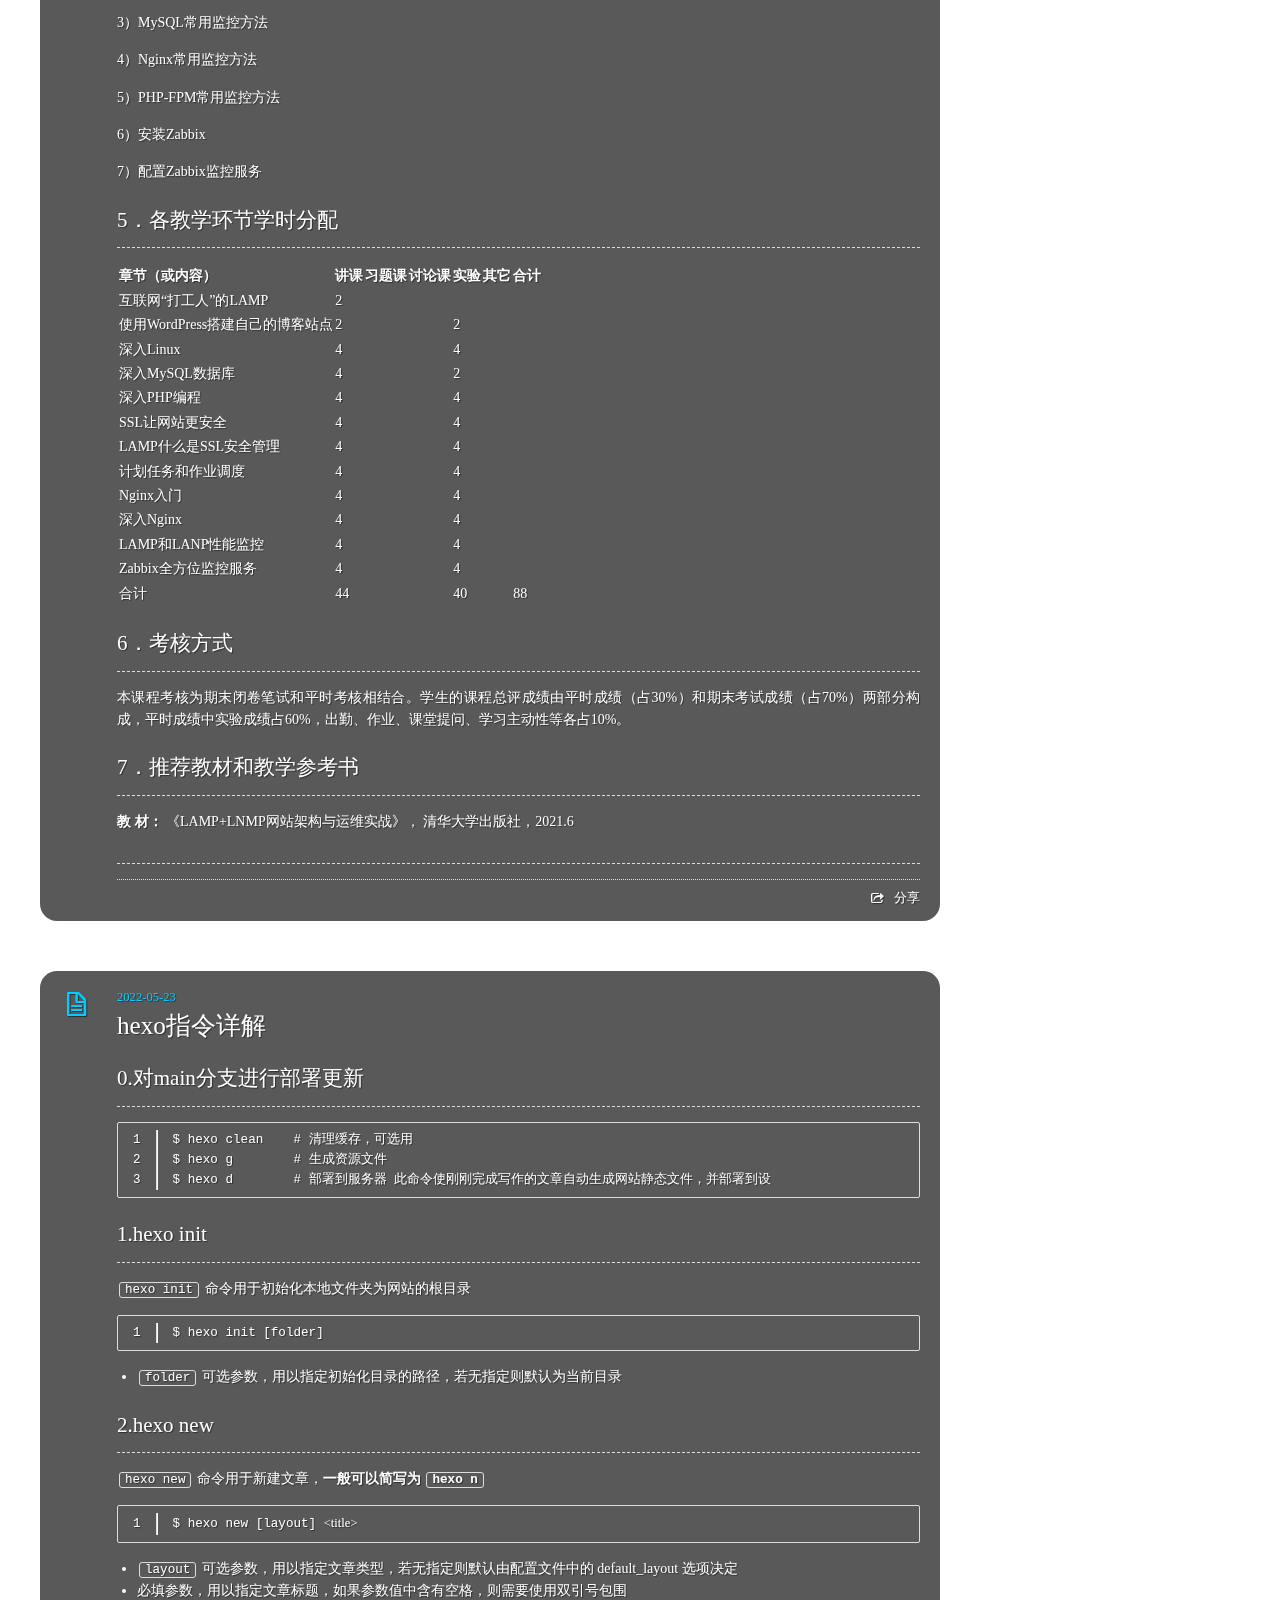
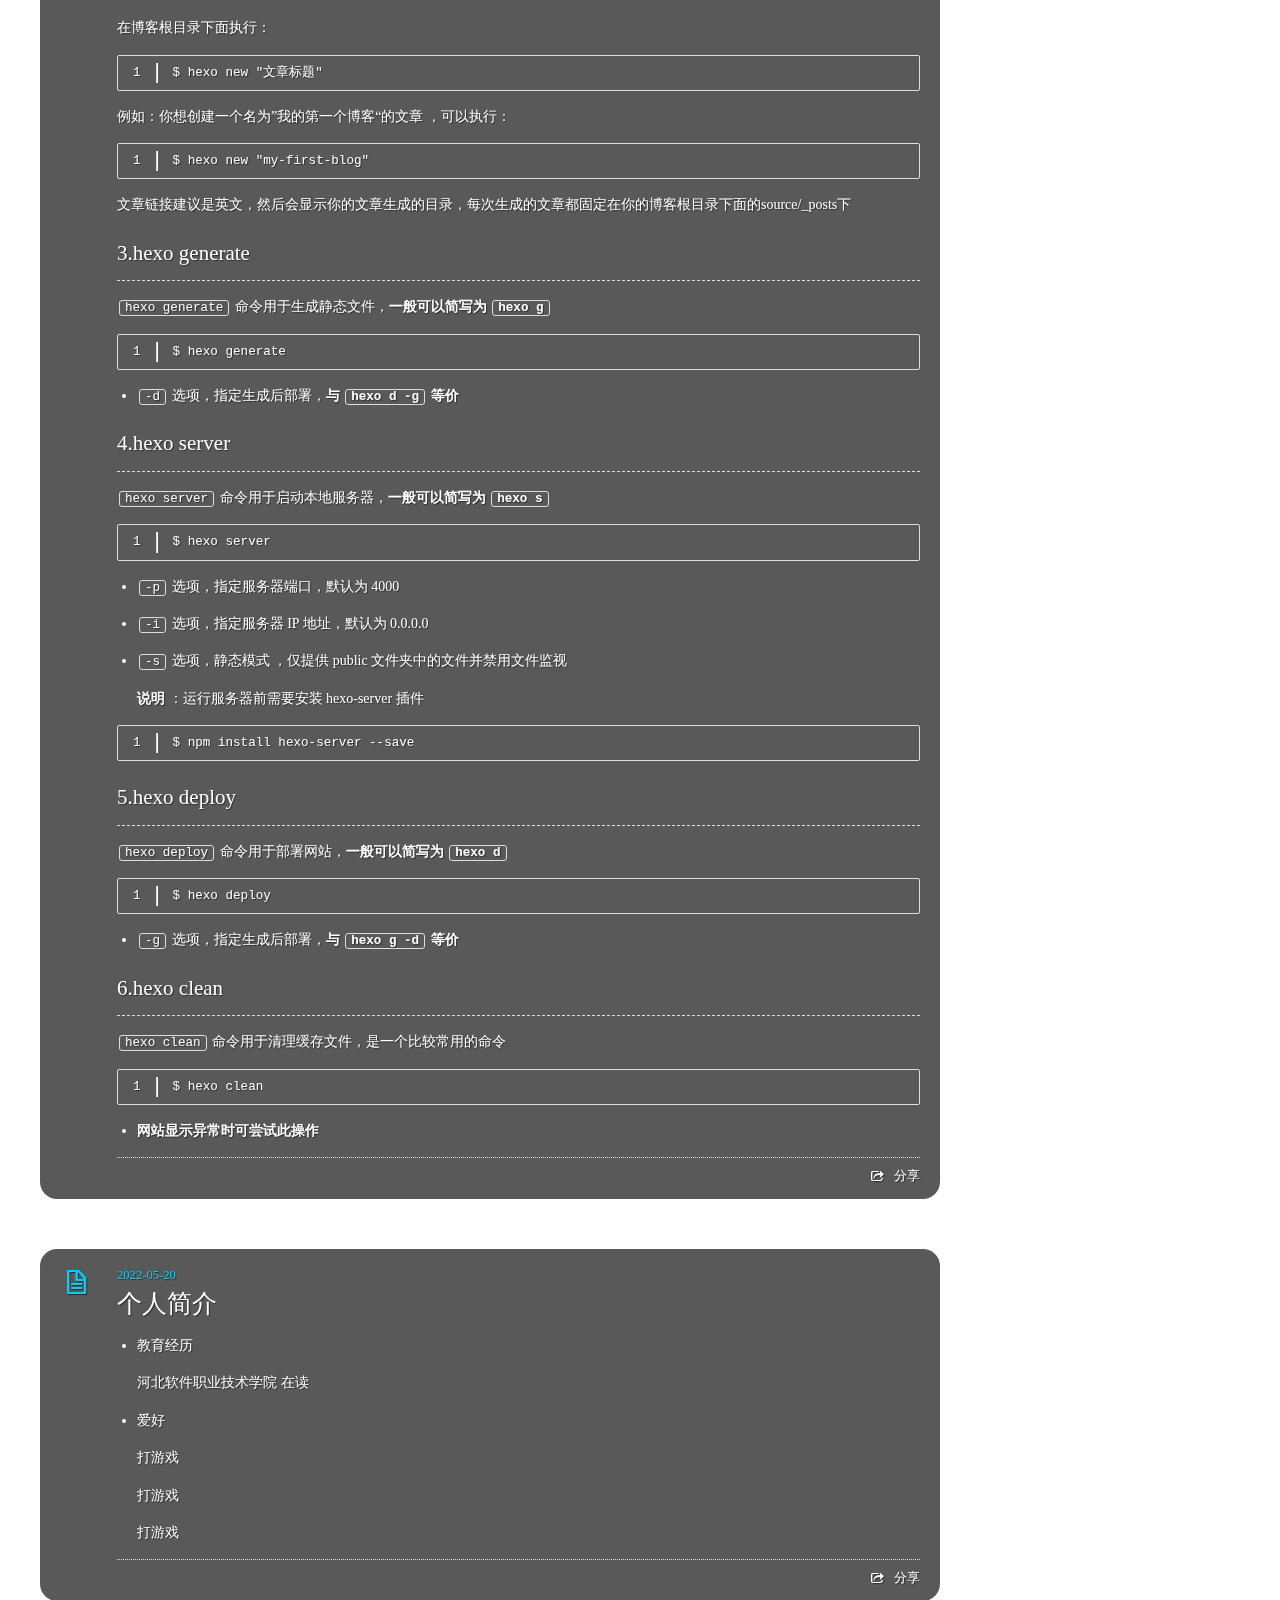
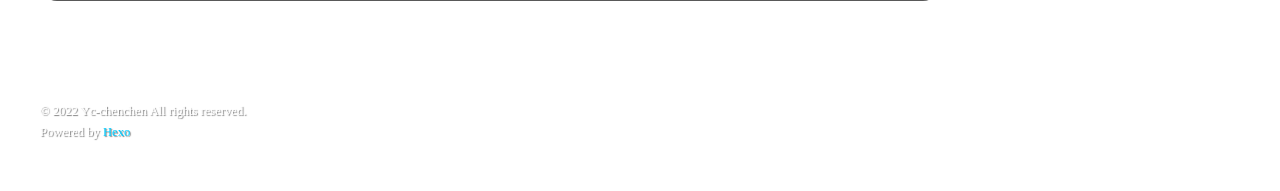
==== commit bedeb6b8: "Site updated: 2022-05-24 01:08:39" ====
--- a/index.html
+++ b/index.html
@@ -64,77 +64,248 @@
     <header>
       
         <div class="icon"></div>
-        <time datetime="2022-05-23T15:49:25.000Z"><a href="/2022/05/23/hexo指令/">2022-05-23</a></time>
-      
-      
-  
-    <h1 class="title"><a href="/2022/05/23/hexo指令/">hexo指令详解</a></h1>
+        <time datetime="2022-05-23T17:07:12.000Z"><a href="/2022/05/24/LAMP-LNMP网站架构与运维实战大纲/">2022-05-24</a></time>
+      
+      
+  
+    <h1 class="title"><a href="/2022/05/24/LAMP-LNMP网站架构与运维实战大纲/">LAMP+LNMP网站架构与运维实战大纲</a></h1>
   
 
     </header>
     <div class="entry">
       
-        <h2 id="0-对main分支进行部署更新"><a href="#0-对main分支进行部署更新" class="headerlink" title="0.对main分支进行部署更新"></a>0.对main分支进行部署更新</h2><figure class="highlight markdown"><table><tr><td class="gutter"><pre><span class="line">1</span><br><span class="line">2</span><br><span class="line">3</span><br></pre></td><td class="code"><pre><span class="line">$ hexo clean 	# 清理缓存，可选用</span><br><span class="line">$ hexo g 	# 生成资源文件</span><br><span class="line">$ hexo d	# 部署到服务器 此命令使刚刚完成写作的文章自动生成网站静态文件，并部署到设				定的仓库。</span><br></pre></td></tr></table></figure>
-
-
-
-
-
-<h2 id="1-hexo-init"><a href="#1-hexo-init" class="headerlink" title="1.hexo init"></a>1.hexo init</h2><p> <code>hexo init</code> 命令用于初始化本地文件夹为网站的根目录 </p>
-<figure class="highlight markdown"><table><tr><td class="gutter"><pre><span class="line">1</span><br></pre></td><td class="code"><pre><span class="line">$ hexo init [folder]</span><br></pre></td></tr></table></figure>
-
-<ul>
-<li><code>folder</code> 可选参数，用以指定初始化目录的路径，若无指定则默认为当前目录</li>
-</ul>
-<h2 id="2-hexo-new"><a href="#2-hexo-new" class="headerlink" title="2.hexo new"></a>2.hexo new</h2><p> <code>hexo new</code> 命令用于新建文章，<strong>一般可以简写为 <code>hexo n</code></strong> </p>
-<figure class="highlight markdown"><table><tr><td class="gutter"><pre><span class="line">1</span><br></pre></td><td class="code"><pre><span class="line">$ hexo new [layout] <span class="language-xml"><span class="tag">&lt;<span class="name">title</span>&gt;</span></span></span><br></pre></td></tr></table></figure>
-
-<ul>
-<li><code>layout</code> 可选参数，用以指定文章类型，若无指定则默认由配置文件中的 default_layout 选项决定</li>
-<li> 必填参数，用以指定文章标题，如果参数值中含有空格，则需要使用双引号包围 </li>
-</ul>
-<p>在博客根目录下面执行： </p>
-<figure class="highlight markdown"><table><tr><td class="gutter"><pre><span class="line">1</span><br></pre></td><td class="code"><pre><span class="line">$ hexo new &quot;文章标题&quot;</span><br></pre></td></tr></table></figure>
-
-<p> 例如：你想创建一个名为”我的第一个博客“的文章 ，可以执行：</p>
-<figure class="highlight markdown"><table><tr><td class="gutter"><pre><span class="line">1</span><br></pre></td><td class="code"><pre><span class="line">$ hexo new &quot;my-first-blog&quot;</span><br></pre></td></tr></table></figure>
-
-<p> 文章链接建议是英文，然后会显示你的文章生成的目录，每次生成的文章都固定在你的博客根目录下面的source/_posts下 </p>
-<h2 id="3-hexo-generate"><a href="#3-hexo-generate" class="headerlink" title="3.hexo generate"></a>3.hexo generate</h2><p> <code>hexo generate</code> 命令用于生成静态文件，<strong>一般可以简写为 <code>hexo g</code></strong> </p>
-<figure class="highlight markdown"><table><tr><td class="gutter"><pre><span class="line">1</span><br></pre></td><td class="code"><pre><span class="line">$ hexo generate</span><br></pre></td></tr></table></figure>
-
-<ul>
-<li><code>-d</code> 选项，指定生成后部署，<strong>与 <code>hexo d -g</code> 等价</strong></li>
-</ul>
-<h2 id="4-hexo-server"><a href="#4-hexo-server" class="headerlink" title="4.hexo server"></a>4.hexo server</h2><p> <code>hexo server</code> 命令用于启动本地服务器，<strong>一般可以简写为 <code>hexo s</code></strong> </p>
-<figure class="highlight markdown"><table><tr><td class="gutter"><pre><span class="line">1</span><br></pre></td><td class="code"><pre><span class="line">$ hexo server</span><br></pre></td></tr></table></figure>
-
-<ul>
-<li><p><code>-p</code> 选项，指定服务器端口，默认为 4000</p>
-</li>
-<li><p><code>-i</code> 选项，指定服务器 IP 地址，默认为 0.0.0.0</p>
-</li>
-<li><p><code>-s</code> 选项，静态模式 ，仅提供 public 文件夹中的文件并禁用文件监视</p>
-<p><strong>说明</strong> ：运行服务器前需要安装 hexo-server 插件 </p>
-</li>
-</ul>
-<figure class="highlight markdown"><table><tr><td class="gutter"><pre><span class="line">1</span><br></pre></td><td class="code"><pre><span class="line">$ npm install hexo-server --save</span><br></pre></td></tr></table></figure>
-
-
-
-<h2 id="5-hexo-deploy"><a href="#5-hexo-deploy" class="headerlink" title="5.hexo deploy"></a>5.hexo deploy</h2><p> <code>hexo deploy</code> 命令用于部署网站，<strong>一般可以简写为 <code>hexo d</code></strong> </p>
-<figure class="highlight markdown"><table><tr><td class="gutter"><pre><span class="line">1</span><br></pre></td><td class="code"><pre><span class="line">$ hexo deploy</span><br></pre></td></tr></table></figure>
-
-<ul>
-<li><code>-g</code> 选项，指定生成后部署，<strong>与 <code>hexo g -d</code> 等价</strong></li>
-</ul>
-<h2 id="6-hexo-clean"><a href="#6-hexo-clean" class="headerlink" title="6.hexo clean"></a>6.hexo clean</h2><p> <code>hexo clean</code> 命令用于清理缓存文件，是一个比较常用的命令 </p>
-<figure class="highlight markdown"><table><tr><td class="gutter"><pre><span class="line">1</span><br></pre></td><td class="code"><pre><span class="line">$ hexo clean</span><br></pre></td></tr></table></figure>
-
-<ul>
-<li><strong>网站显示异常时可尝试此操作</strong> </li>
-</ul>
-
+        <h2 id="（一）LAMP-LNMP网站架构与运维实战教学大纲"><a href="#（一）LAMP-LNMP网站架构与运维实战教学大纲" class="headerlink" title="（一）LAMP+LNMP网站架构与运维实战教学大纲"></a><strong>（一）LAMP+LNMP网站架构与运维实战教学大纲</strong></h2><p>课程名称：LAMP+LNMP网站架构与运维实战</p>
+<p>课程类型: 专业基础课</p>
+<p>总 学 时：88   讲课学时：44   实验学时：42</p>
+<p>学　　分：6</p>
+<p>适用对象：网络管理技术</p>
+<h2 id="1．课程性质"><a href="#1．课程性质" class="headerlink" title="1．课程性质"></a>1．课程性质</h2><p>随着互联网技术的发展以及电子商务的兴起，Linux已经成为互联网上最为流行的网络操作系统，可以说，Linux系统成为支撑互联网发展的重要基石之一；Apache作为一个非常成熟的Web服务器系统，目前仍然统治者Web服务器市场；Nginx作为后起之秀，无论是在Web服务器方面，还是在反向代理以及负载均衡方面都是有及其优秀的性能；MySQL自从诞生起，就定位为互联网数据库，目前仍然是绝大部分网站后台数据库管理系统的首选；PHP已经逐步成为电子商务网站开发的主流技术。本书旨在系统介绍Linux、Apache、Nginx、MySQL以及PHP编程的相关知识和技巧。</p>
+<h2 id="2．课程目标"><a href="#2．课程目标" class="headerlink" title="2．课程目标"></a>2．课程目标</h2><p>(1)掌握LAMP的基础安装和配置。</p>
+<p>(2)掌握LNMP的基础安装和配置。</p>
+<p>(3)学会使用WordPress搭建自己的博客站点。</p>
+<p>(4)掌握计划任务和作业调度。</p>
+<p>（5）掌握LAMP和LANP性能监控。</p>
+<p>（6）掌握Zabbix全方位监控服务。</p>
+<h2 id="3．课程内容及要求"><a href="#3．课程内容及要求" class="headerlink" title="3．课程内容及要求"></a>3．课程内容及要求</h2><h3 id="模块一：LAMP"><a href="#模块一：LAMP" class="headerlink" title="模块一：LAMP"></a>模块一：LAMP</h3><p>A是指Apache HTTP Server，为Web服务器软件。但是在业界人士口中，通常用Apache来代替Apache HTTP Server，尽管不是非常准确，但是这似乎已经成为了一个共识。M代表数据库管理系统，是指MySQL或者MariaDB，其中MariaDB是由MySQL派生出来的版本。字母P代表PHP、Python或者Perl等脚本语言</p>
+<p>（1）Linux的安装使用</p>
+<p>（2）Apache的安装使用</p>
+<p>（3）MySQL的安装使用</p>
+<p>（4）PHP的安装使用</p>
+<p>（5）mysqli</p>
+<p>（6）PDO</p>
+<h3 id="模块二：使用WordPress搭建自己的博客站点"><a href="#模块二：使用WordPress搭建自己的博客站点" class="headerlink" title="模块二：使用WordPress搭建自己的博客站点"></a>模块二：使用WordPress搭建自己的博客站点</h3><p>LAMP是众多博客系统中使用最多的技术。本章将以WordPress为例，说明如何使用LAMP技术来开发一些实用的系统。</p>
+<p>（1）准备环境</p>
+<p>（2）系统安装</p>
+<h3 id="模块三：深入Linux"><a href="#模块三：深入Linux" class="headerlink" title="模块三：深入Linux"></a>模块三：深入Linux</h3><p>掌握Linux日常运维中的Shell管理、磁盘管理和文件管理。</p>
+<p>（1）认识与学习Shell</p>
+<p>（2）文件与目录管理</p>
+<p>（3）磁盘与文件系统管理</p>
+<h3 id="模块四：深入MySQL数据库"><a href="#模块四：深入MySQL数据库" class="headerlink" title="模块四：深入MySQL数据库"></a>模块四：深入MySQL数据库</h3><p>掌握高级的数据库功能，例如函数、存储引擎、视图以及事务管理等。。</p>
+<p>（1）常用内置函数</p>
+<p>（2）存储引擎</p>
+<p>（3）字符集</p>
+<p>（4）索引</p>
+<p>（5）视图</p>
+<p>（6）锁和事务</p>
+<p>（7）MySQL权限管理</p>
+<h3 id="模块五：深入PHP编程"><a href="#模块五：深入PHP编程" class="headerlink" title="模块五：深入PHP编程"></a>模块五：深入PHP编程</h3><p>掌握PHP的基础语法，因为PHP语言语法简洁，规则宽松，架构简单，基本不需要配置文件，并且内置了很多实用性强的函数，这使得PHP学习成本极低，使用起来非常灵活。</p>
+<p>（1）条件语句</p>
+<p>（2）循环语句</p>
+<p>（3）跳转语句</p>
+<p>（4）PHP数组</p>
+<p>（5）PHP函数</p>
+<p>（6）面向对象编程</p>
+<h3 id="模块六：SSL让网站更安全"><a href="#模块六：SSL让网站更安全" class="headerlink" title="模块六：SSL让网站更安全"></a>模块六：SSL让网站更安全</h3><p>掌握SSL技术，近几年来，随着安全技术的发展，攻击和反攻击的对抗越来越明显，用户资料泄露的事件不断地出现。因此，网站的运营不仅仅满足于正常提供服务，还要尽最大可能地防止安全隐患。。</p>
+<p>（1）什么是SSL</p>
+<p>（2）SSL证书申请</p>
+<p>（3）Apache服务器配置SSL证书</p>
+<p>（4）Nginx服务器配置SSL证书</p>
+<h3 id="模块七：LAMP什么是SSL安全管理"><a href="#模块七：LAMP什么是SSL安全管理" class="headerlink" title="模块七：LAMP什么是SSL安全管理"></a>模块七：LAMP什么是SSL安全管理</h3><p>LAMP中涉及到安全管理的技术要点，使得读者能够在学习本章之后，熟练掌握在LAMP的运营中如何加固自己的应用系统。</p>
+<p>（1）Linux安SSL证书申请全管理</p>
+<p>（2）Apache安Apache服务器配置SSL证书全管理</p>
+<p>（3）MySQLNginx服务器配置SSL证书安全管理</p>
+<p>（4）PHP安全管理</p>
+<h3 id="模块八：计划任务和作业调度"><a href="#模块八：计划任务和作业调度" class="headerlink" title="模块八：计划任务和作业调度"></a>模块八：计划任务和作业调度</h3><p>在Linux系统中，掌握计划任务和作业调度可以在一定程度上实现系统运维的自动化。许多重复执行的任务以及非常耗时的任务都可以通过计划任务和作业来完成。充分利用计划任务和作业调度，会收到事半功倍的效果。</p>
+<p>（1）计划任务</p>
+<p>（2）作业调度</p>
+<h3 id="模块九：Nginx入门"><a href="#模块九：Nginx入门" class="headerlink" title="模块九：Nginx入门"></a>模块九：Nginx入门</h3><p>Nginx是一个高性能的HTTP服务器和反向代理服务器。将掌握它的安装配置和优化。</p>
+<p>（1）安装Nginx</p>
+<p>（2）Nginx目录与配置文件</p>
+<p>（3）配置虚拟主机</p>
+<p>（4）Nginx性能优化</p>
+<p>（5）集成PHP</p>
+<h3 id="模块十：深入Nginx"><a href="#模块十：深入Nginx" class="headerlink" title="模块十：深入Nginx"></a>模块十：深入Nginx</h3><p>掌握Nginx的高级应用，主要包括负载均衡和反向代理这两个方面。</p>
+<p>（1）Nginx负载均衡</p>
+<p>（2）Nginx反向代理</p>
+<h3 id="模块十一：LAMP和LANP性能监控"><a href="#模块十一：LAMP和LANP性能监控" class="headerlink" title="模块十一：LAMP和LANP性能监控"></a>模块十一：LAMP和LANP性能监控</h3><p>掌握LAMP和LANP的各种监控命令和扩展模块。</p>
+<p>（1）Linux常用监控命令</p>
+<p>（2）Apache常用监控方法</p>
+<p>（3）MySQL常用监控方法</p>
+<p>（4）Nginx常用监控方法</p>
+<p>（5）PHP-FPM常用监控方法</p>
+<h3 id="模块十二：Zabbix全方位监控服务"><a href="#模块十二：Zabbix全方位监控服务" class="headerlink" title="模块十二：Zabbix全方位监控服务"></a>模块十二：Zabbix全方位监控服务</h3><p>掌握Zabbix系统的使用方法。</p>
+<p>（1）Zabbix简介</p>
+<p>（2）安装Zabbix</p>
+<p>（3）配置Zabbix监控服务</p>
+<h2 id="4．实践环节"><a href="#4．实践环节" class="headerlink" title="4．实践环节"></a>4．实践环节</h2><p>本课程包括LAMP入门、LAMP高级应用、搭建LNMP网站架构和网站系统监控四个部分。</p>
+<p>（1）LAMP入门（模块一、模块二）（安装、配置、搭建博客，4学时）</p>
+<p>1）了解安装各种框架的方式；</p>
+<p>2）了解配置各种框架的方式；</p>
+<p>3）掌握mysqli；</p>
+<p>4）掌握PDO；</p>
+<p>（2）系统管理：（模块三、模块四、模块五、模块六、模块七、模块八）（16学时）</p>
+<p>1）掌握Linux的高级内容，如Shell、文件管理；</p>
+<p>2）熟悉MySQL数据库的特色，如函数、索引、事务；</p>
+<p>3）学会PHP编程，掌握其基础语法；</p>
+<p>4）掌握SSL的证书管理；</p>
+<p>5）掌握计划任务和作业调度；</p>
+<p>6）掌握LAMP下的SSL管理。</p>
+<p>（3）搭建LNMP网站架构：（模块九、模块十，上机实践15学时）</p>
+<p>1）安装并配置Nginx；</p>
+<p>2）集成PHP；</p>
+<p>3）了解Nginx负载均衡；</p>
+<p>4）了解Nginx反向代理。</p>
+<p>（4）网站系统监控：（模块十一、模块十二，上机实践20学时）</p>
+<p>1）Linux常用监控命令</p>
+<p>2）Apache常用监控方法</p>
+<p>3）MySQL常用监控方法</p>
+<p>4）Nginx常用监控方法</p>
+<p>5）PHP-FPM常用监控方法</p>
+<p>6）安装Zabbix</p>
+<p>7）配置Zabbix监控服务</p>
+<h2 id="5．各教学环节学时分配"><a href="#5．各教学环节学时分配" class="headerlink" title="5．各教学环节学时分配"></a>5．各教学环节学时分配</h2><table>
+<thead>
+<tr>
+<th>章节（或内容）</th>
+<th>讲课</th>
+<th>习题课</th>
+<th>讨论课</th>
+<th>实验</th>
+<th>其它</th>
+<th>合计</th>
+</tr>
+</thead>
+<tbody><tr>
+<td>互联网“打工人”的LAMP</td>
+<td>2</td>
+<td></td>
+<td></td>
+<td></td>
+<td></td>
+<td></td>
+</tr>
+<tr>
+<td>使用WordPress搭建自己的博客站点</td>
+<td>2</td>
+<td></td>
+<td></td>
+<td>2</td>
+<td></td>
+<td></td>
+</tr>
+<tr>
+<td>深入Linux</td>
+<td>4</td>
+<td></td>
+<td></td>
+<td>4</td>
+<td></td>
+<td></td>
+</tr>
+<tr>
+<td>深入MySQL数据库</td>
+<td>4</td>
+<td></td>
+<td></td>
+<td>2</td>
+<td></td>
+<td></td>
+</tr>
+<tr>
+<td>深入PHP编程</td>
+<td>4</td>
+<td></td>
+<td></td>
+<td>4</td>
+<td></td>
+<td></td>
+</tr>
+<tr>
+<td>SSL让网站更安全</td>
+<td>4</td>
+<td></td>
+<td></td>
+<td>4</td>
+<td></td>
+<td></td>
+</tr>
+<tr>
+<td>LAMP什么是SSL安全管理</td>
+<td>4</td>
+<td></td>
+<td></td>
+<td>4</td>
+<td></td>
+<td></td>
+</tr>
+<tr>
+<td>计划任务和作业调度</td>
+<td>4</td>
+<td></td>
+<td></td>
+<td>4</td>
+<td></td>
+<td></td>
+</tr>
+<tr>
+<td>Nginx入门</td>
+<td>4</td>
+<td></td>
+<td></td>
+<td>4</td>
+<td></td>
+<td></td>
+</tr>
+<tr>
+<td>深入Nginx</td>
+<td>4</td>
+<td></td>
+<td></td>
+<td>4</td>
+<td></td>
+<td></td>
+</tr>
+<tr>
+<td>LAMP和LANP性能监控</td>
+<td>4</td>
+<td></td>
+<td></td>
+<td>4</td>
+<td></td>
+<td></td>
+</tr>
+<tr>
+<td>Zabbix全方位监控服务</td>
+<td>4</td>
+<td></td>
+<td></td>
+<td>4</td>
+<td></td>
+<td></td>
+</tr>
+<tr>
+<td>合计</td>
+<td>44</td>
+<td></td>
+<td></td>
+<td>40</td>
+<td></td>
+<td>88</td>
+</tr>
+</tbody></table>
+<h2 id="6．考核方式"><a href="#6．考核方式" class="headerlink" title="6．考核方式"></a>6．考核方式</h2><p>本课程考核为期末闭卷笔试和平时考核相结合。学生的课程总评成绩由平时成绩（占30%）和期末考试成绩（占70%）两部分构成，平时成绩中实验成绩占60%，出勤、作业、课堂提问、学习主动性等各占10%。</p>
+<h2 id="7．推荐教材和教学参考书"><a href="#7．推荐教材和教学参考书" class="headerlink" title="7．推荐教材和教学参考书"></a>7．推荐教材和教学参考书</h2><p><strong>教</strong> <strong>材：</strong> 《LAMP+LNMP网站架构与运维实战》， 清华大学出版社，2021.6</p>
+<h1 id=""><a href="#" class="headerlink" title=""></a></h1>
       
     </div>
     
@@ -161,17 +332,77 @@
     <header>
       
         <div class="icon"></div>
-        <time datetime="2022-05-23T15:47:14.000Z"><a href="/2022/05/23/my-second-blog/">2022-05-23</a></time>
-      
-      
-  
-    <h1 class="title"><a href="/2022/05/23/my-second-blog/">my-second-blog</a></h1>
+        <time datetime="2022-05-23T15:49:25.000Z"><a href="/2022/05/23/hexo指令/">2022-05-23</a></time>
+      
+      
+  
+    <h1 class="title"><a href="/2022/05/23/hexo指令/">hexo指令详解</a></h1>
   
 
     </header>
     <div class="entry">
       
-        
+        <h2 id="0-对main分支进行部署更新"><a href="#0-对main分支进行部署更新" class="headerlink" title="0.对main分支进行部署更新"></a>0.对main分支进行部署更新</h2><figure class="highlight markdown"><table><tr><td class="gutter"><pre><span class="line">1</span><br><span class="line">2</span><br><span class="line">3</span><br></pre></td><td class="code"><pre><span class="line">$ hexo clean 	# 清理缓存，可选用</span><br><span class="line">$ hexo g 	# 生成资源文件</span><br><span class="line">$ hexo d	# 部署到服务器 此命令使刚刚完成写作的文章自动生成网站静态文件，并部署到设				定的仓库。</span><br></pre></td></tr></table></figure>
+
+
+
+
+
+<h2 id="1-hexo-init"><a href="#1-hexo-init" class="headerlink" title="1.hexo init"></a>1.hexo init</h2><p> <code>hexo init</code> 命令用于初始化本地文件夹为网站的根目录 </p>
+<figure class="highlight markdown"><table><tr><td class="gutter"><pre><span class="line">1</span><br></pre></td><td class="code"><pre><span class="line">$ hexo init [folder]</span><br></pre></td></tr></table></figure>
+
+<ul>
+<li><code>folder</code> 可选参数，用以指定初始化目录的路径，若无指定则默认为当前目录</li>
+</ul>
+<h2 id="2-hexo-new"><a href="#2-hexo-new" class="headerlink" title="2.hexo new"></a>2.hexo new</h2><p> <code>hexo new</code> 命令用于新建文章，<strong>一般可以简写为 <code>hexo n</code></strong> </p>
+<figure class="highlight markdown"><table><tr><td class="gutter"><pre><span class="line">1</span><br></pre></td><td class="code"><pre><span class="line">$ hexo new [layout] <span class="language-xml"><span class="tag">&lt;<span class="name">title</span>&gt;</span></span></span><br></pre></td></tr></table></figure>
+
+<ul>
+<li><code>layout</code> 可选参数，用以指定文章类型，若无指定则默认由配置文件中的 default_layout 选项决定</li>
+<li> 必填参数，用以指定文章标题，如果参数值中含有空格，则需要使用双引号包围 </li>
+</ul>
+<p>在博客根目录下面执行： </p>
+<figure class="highlight markdown"><table><tr><td class="gutter"><pre><span class="line">1</span><br></pre></td><td class="code"><pre><span class="line">$ hexo new &quot;文章标题&quot;</span><br></pre></td></tr></table></figure>
+
+<p> 例如：你想创建一个名为”我的第一个博客“的文章 ，可以执行：</p>
+<figure class="highlight markdown"><table><tr><td class="gutter"><pre><span class="line">1</span><br></pre></td><td class="code"><pre><span class="line">$ hexo new &quot;my-first-blog&quot;</span><br></pre></td></tr></table></figure>
+
+<p> 文章链接建议是英文，然后会显示你的文章生成的目录，每次生成的文章都固定在你的博客根目录下面的source/_posts下 </p>
+<h2 id="3-hexo-generate"><a href="#3-hexo-generate" class="headerlink" title="3.hexo generate"></a>3.hexo generate</h2><p> <code>hexo generate</code> 命令用于生成静态文件，<strong>一般可以简写为 <code>hexo g</code></strong> </p>
+<figure class="highlight markdown"><table><tr><td class="gutter"><pre><span class="line">1</span><br></pre></td><td class="code"><pre><span class="line">$ hexo generate</span><br></pre></td></tr></table></figure>
+
+<ul>
+<li><code>-d</code> 选项，指定生成后部署，<strong>与 <code>hexo d -g</code> 等价</strong></li>
+</ul>
+<h2 id="4-hexo-server"><a href="#4-hexo-server" class="headerlink" title="4.hexo server"></a>4.hexo server</h2><p> <code>hexo server</code> 命令用于启动本地服务器，<strong>一般可以简写为 <code>hexo s</code></strong> </p>
+<figure class="highlight markdown"><table><tr><td class="gutter"><pre><span class="line">1</span><br></pre></td><td class="code"><pre><span class="line">$ hexo server</span><br></pre></td></tr></table></figure>
+
+<ul>
+<li><p><code>-p</code> 选项，指定服务器端口，默认为 4000</p>
+</li>
+<li><p><code>-i</code> 选项，指定服务器 IP 地址，默认为 0.0.0.0</p>
+</li>
+<li><p><code>-s</code> 选项，静态模式 ，仅提供 public 文件夹中的文件并禁用文件监视</p>
+<p><strong>说明</strong> ：运行服务器前需要安装 hexo-server 插件 </p>
+</li>
+</ul>
+<figure class="highlight markdown"><table><tr><td class="gutter"><pre><span class="line">1</span><br></pre></td><td class="code"><pre><span class="line">$ npm install hexo-server --save</span><br></pre></td></tr></table></figure>
+
+
+
+<h2 id="5-hexo-deploy"><a href="#5-hexo-deploy" class="headerlink" title="5.hexo deploy"></a>5.hexo deploy</h2><p> <code>hexo deploy</code> 命令用于部署网站，<strong>一般可以简写为 <code>hexo d</code></strong> </p>
+<figure class="highlight markdown"><table><tr><td class="gutter"><pre><span class="line">1</span><br></pre></td><td class="code"><pre><span class="line">$ hexo deploy</span><br></pre></td></tr></table></figure>
+
+<ul>
+<li><code>-g</code> 选项，指定生成后部署，<strong>与 <code>hexo g -d</code> 等价</strong></li>
+</ul>
+<h2 id="6-hexo-clean"><a href="#6-hexo-clean" class="headerlink" title="6.hexo clean"></a>6.hexo clean</h2><p> <code>hexo clean</code> 命令用于清理缓存文件，是一个比较常用的命令 </p>
+<figure class="highlight markdown"><table><tr><td class="gutter"><pre><span class="line">1</span><br></pre></td><td class="code"><pre><span class="line">$ hexo clean</span><br></pre></td></tr></table></figure>
+
+<ul>
+<li><strong>网站显示异常时可尝试此操作</strong> </li>
+</ul>
+
       
     </div>
     
@@ -262,11 +493,11 @@
   <ul class="entry">
     
       <li>
+        <a href="/2022/05/24/LAMP-LNMP网站架构与运维实战大纲/">LAMP+LNMP网站架构与运维实战大纲</a>
+      </li>
+    
+      <li>
         <a href="/2022/05/23/hexo指令/">hexo指令详解</a>
-      </li>
-    
-      <li>
-        <a href="/2022/05/23/my-second-blog/">my-second-blog</a>
       </li>
     
       <li>
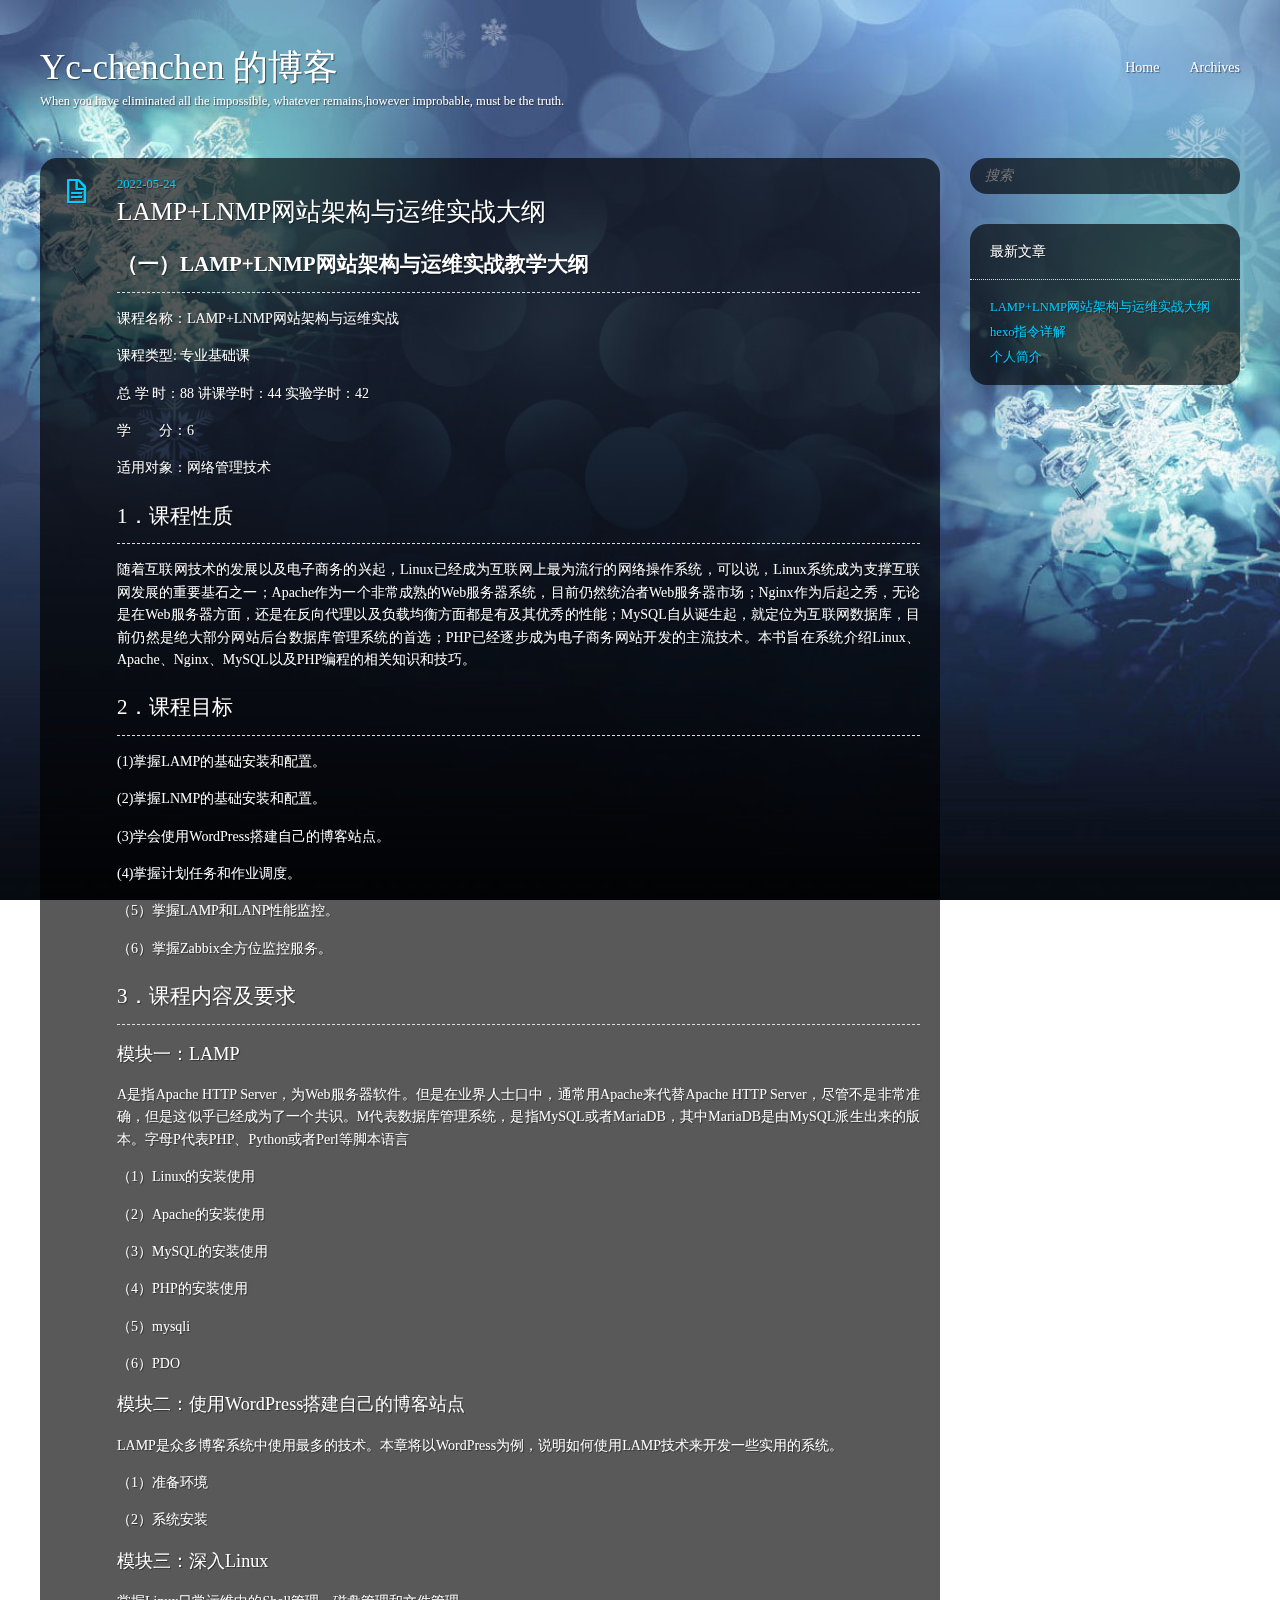
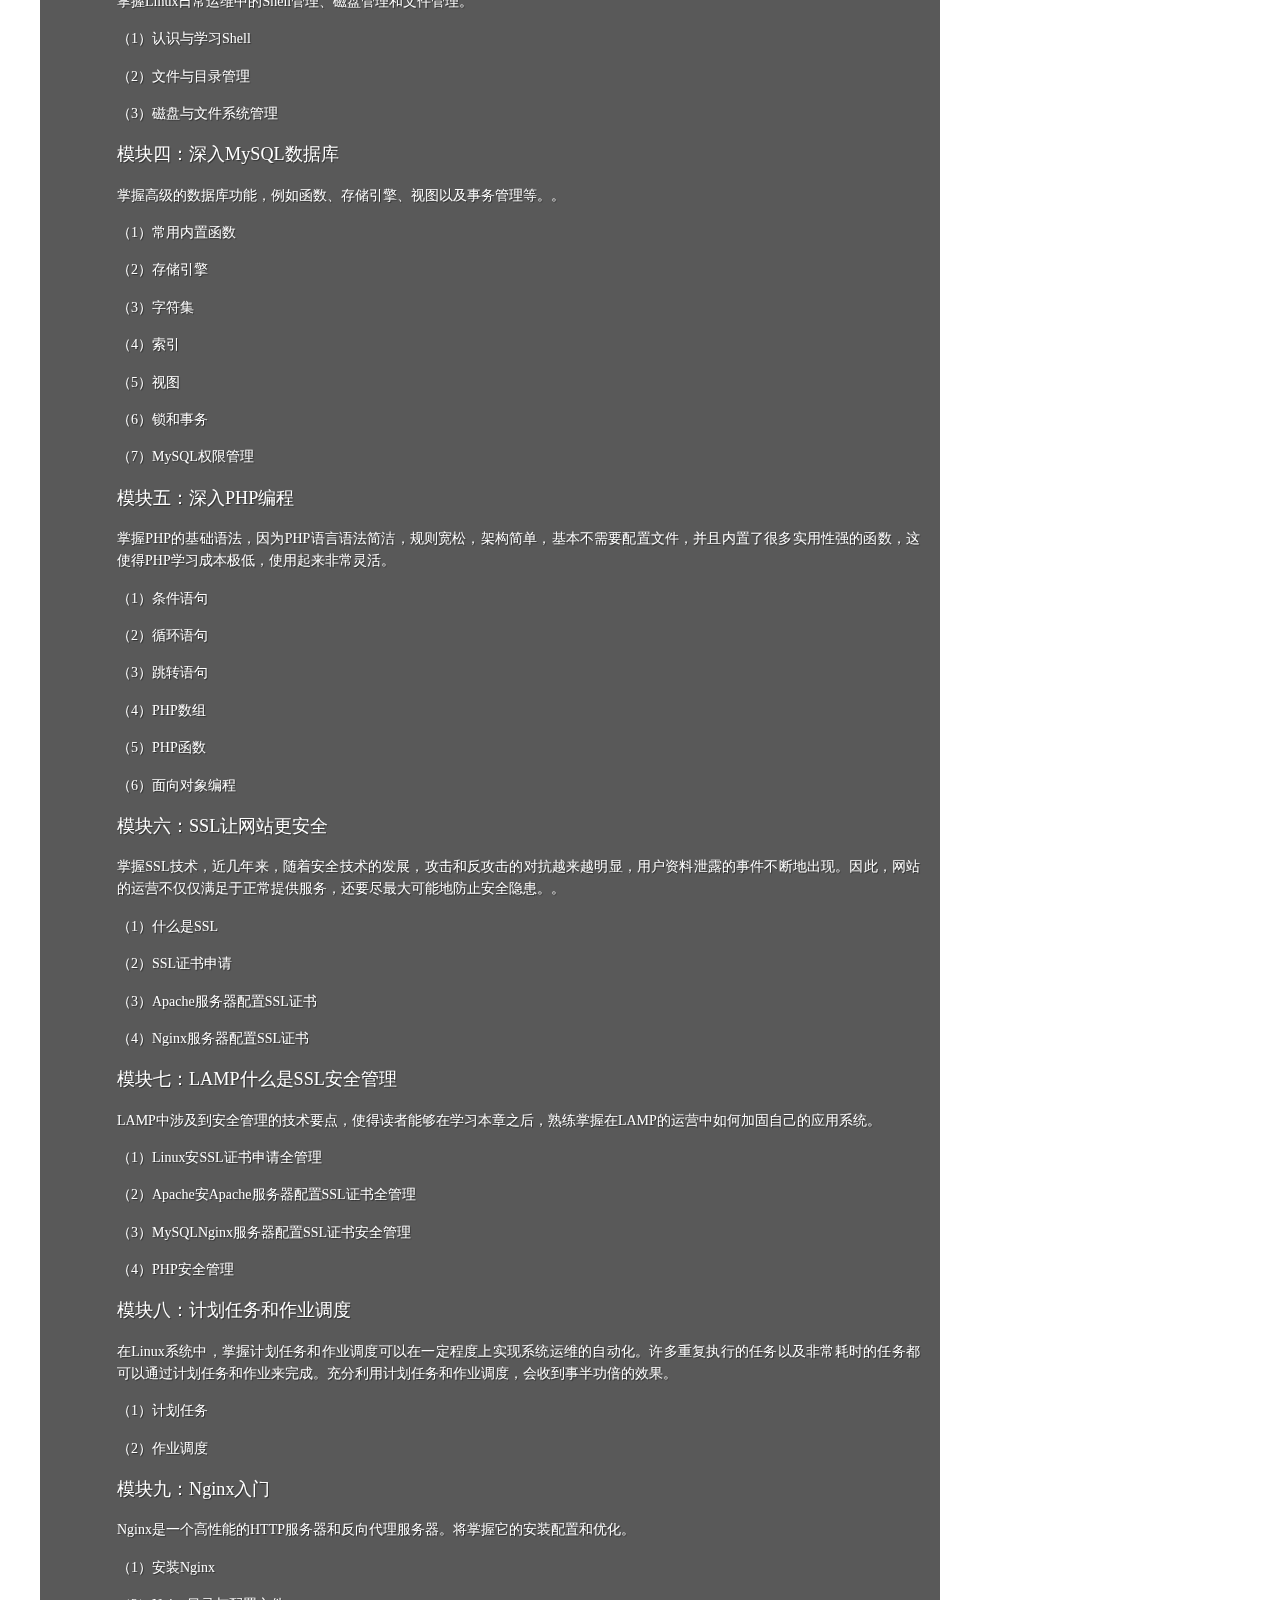
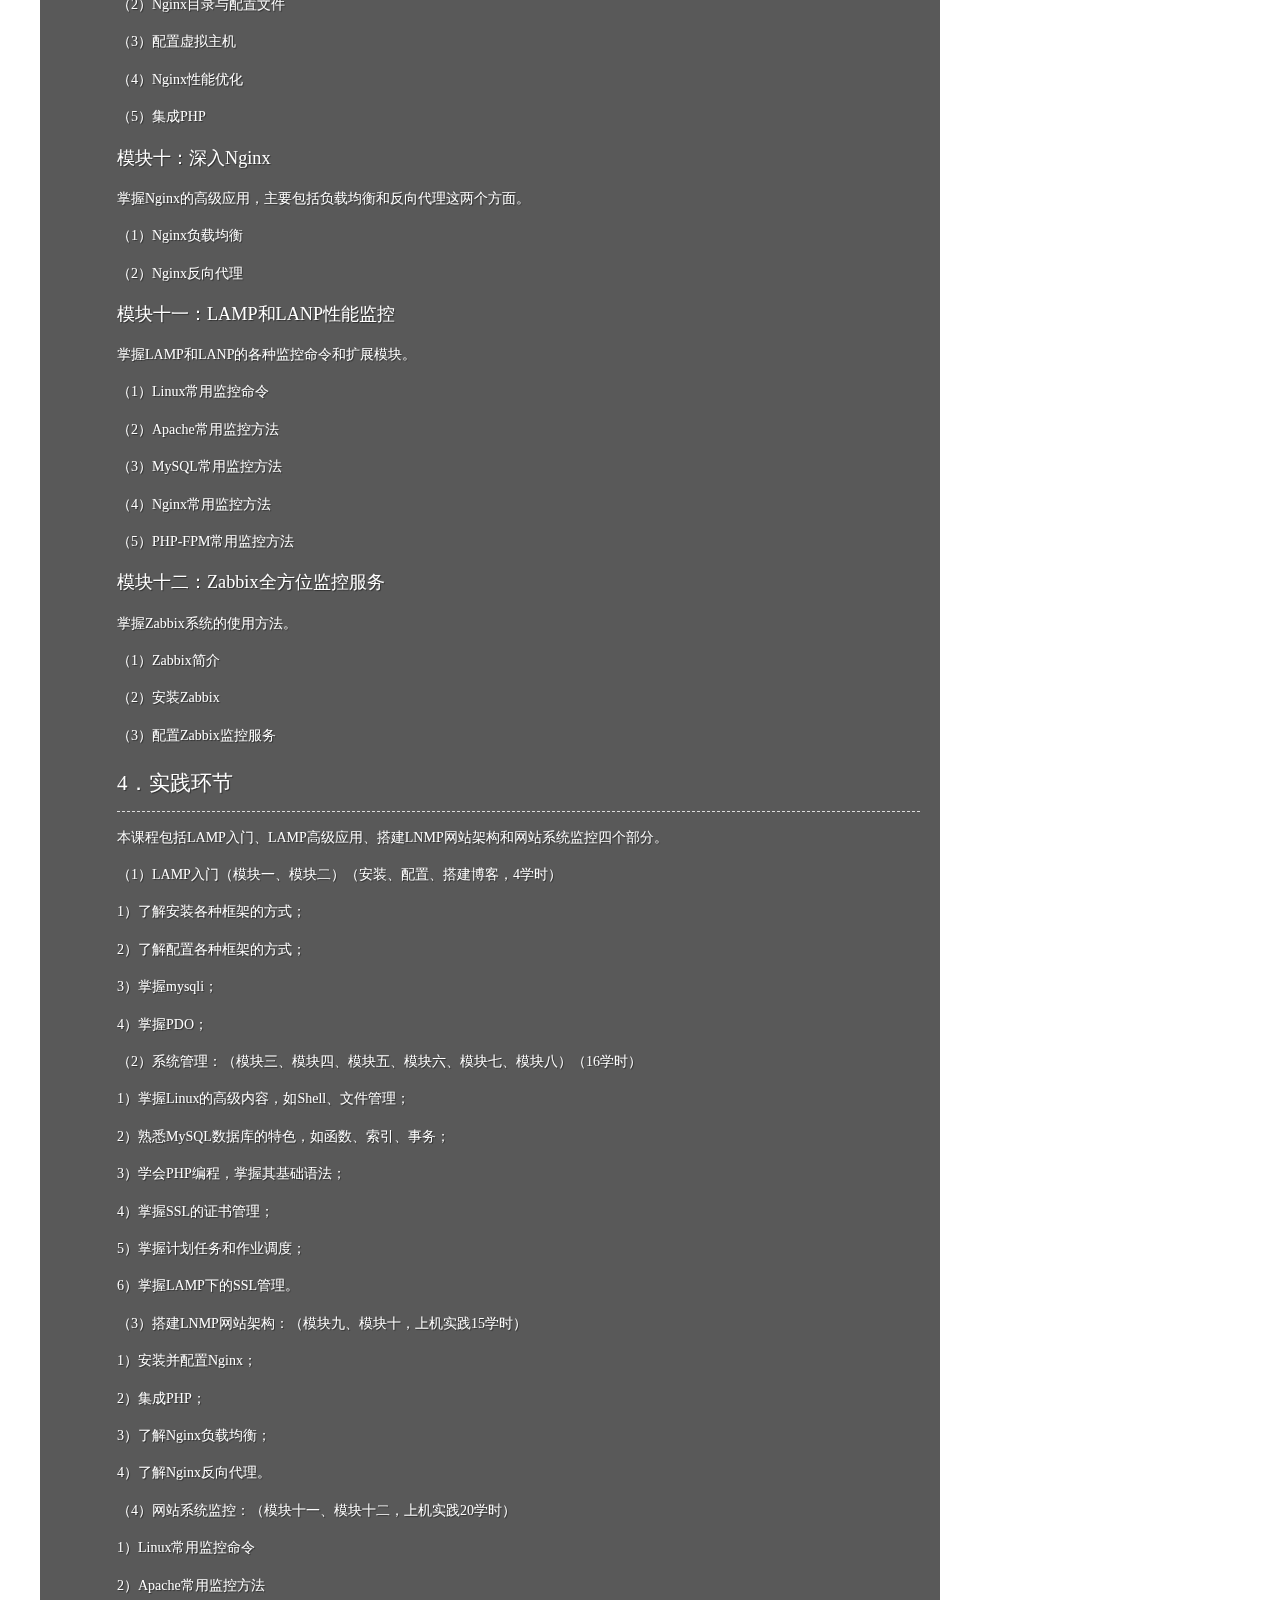
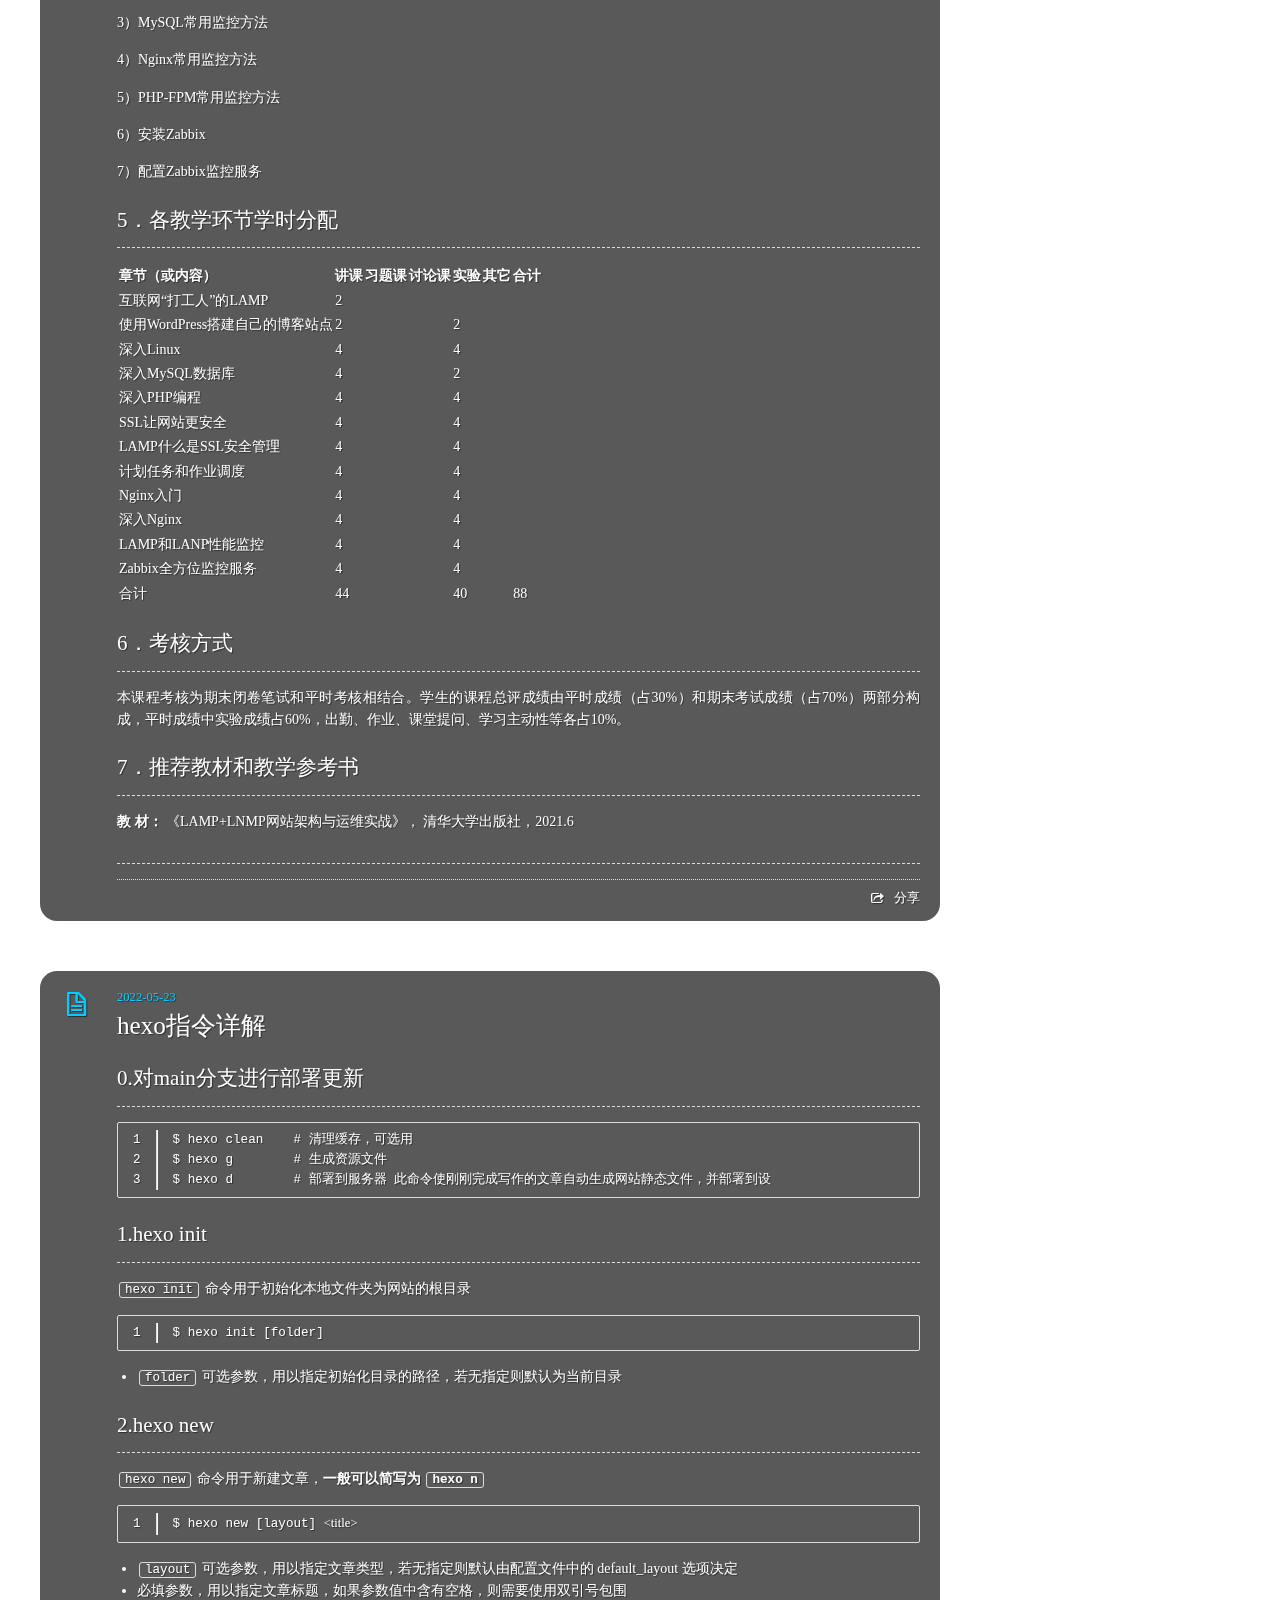
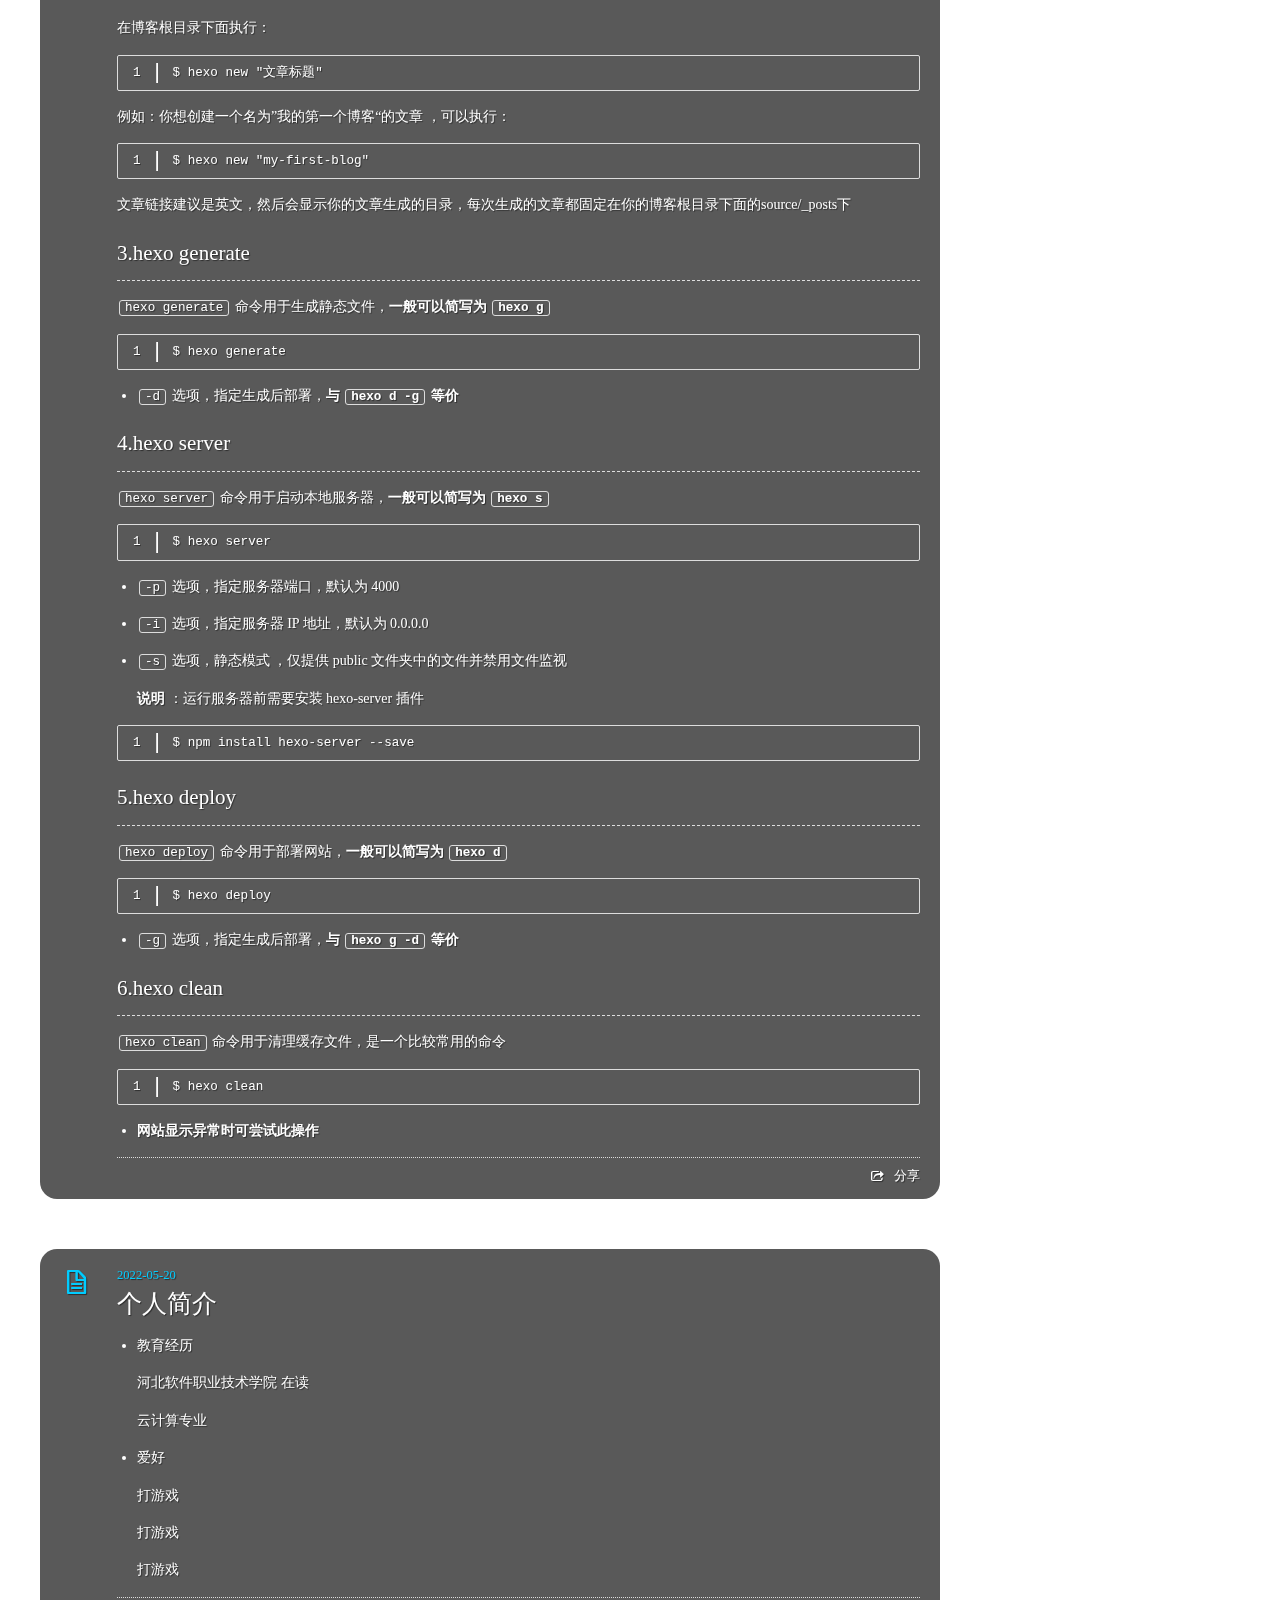
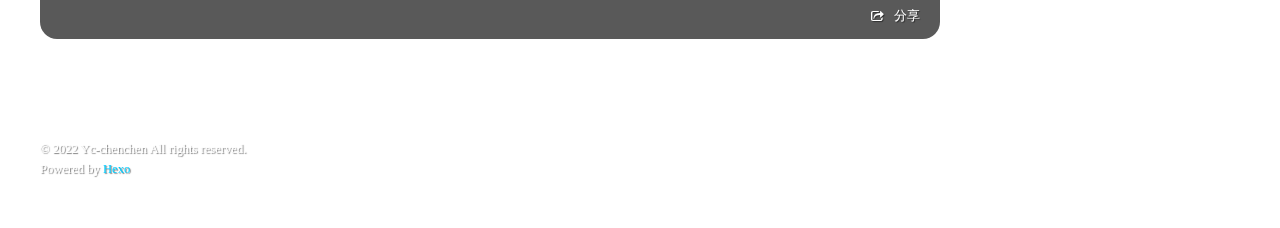
==== commit 119b9885: "Site updated: 2022-05-28 00:08:24" ====
--- a/index.html
+++ b/index.html
@@ -442,6 +442,7 @@
         <ul>
 <li><p>教育经历</p>
 <p>河北软件职业技术学院 在读</p>
+<p>云计算专业</p>
 </li>
 </ul>
 <ul>
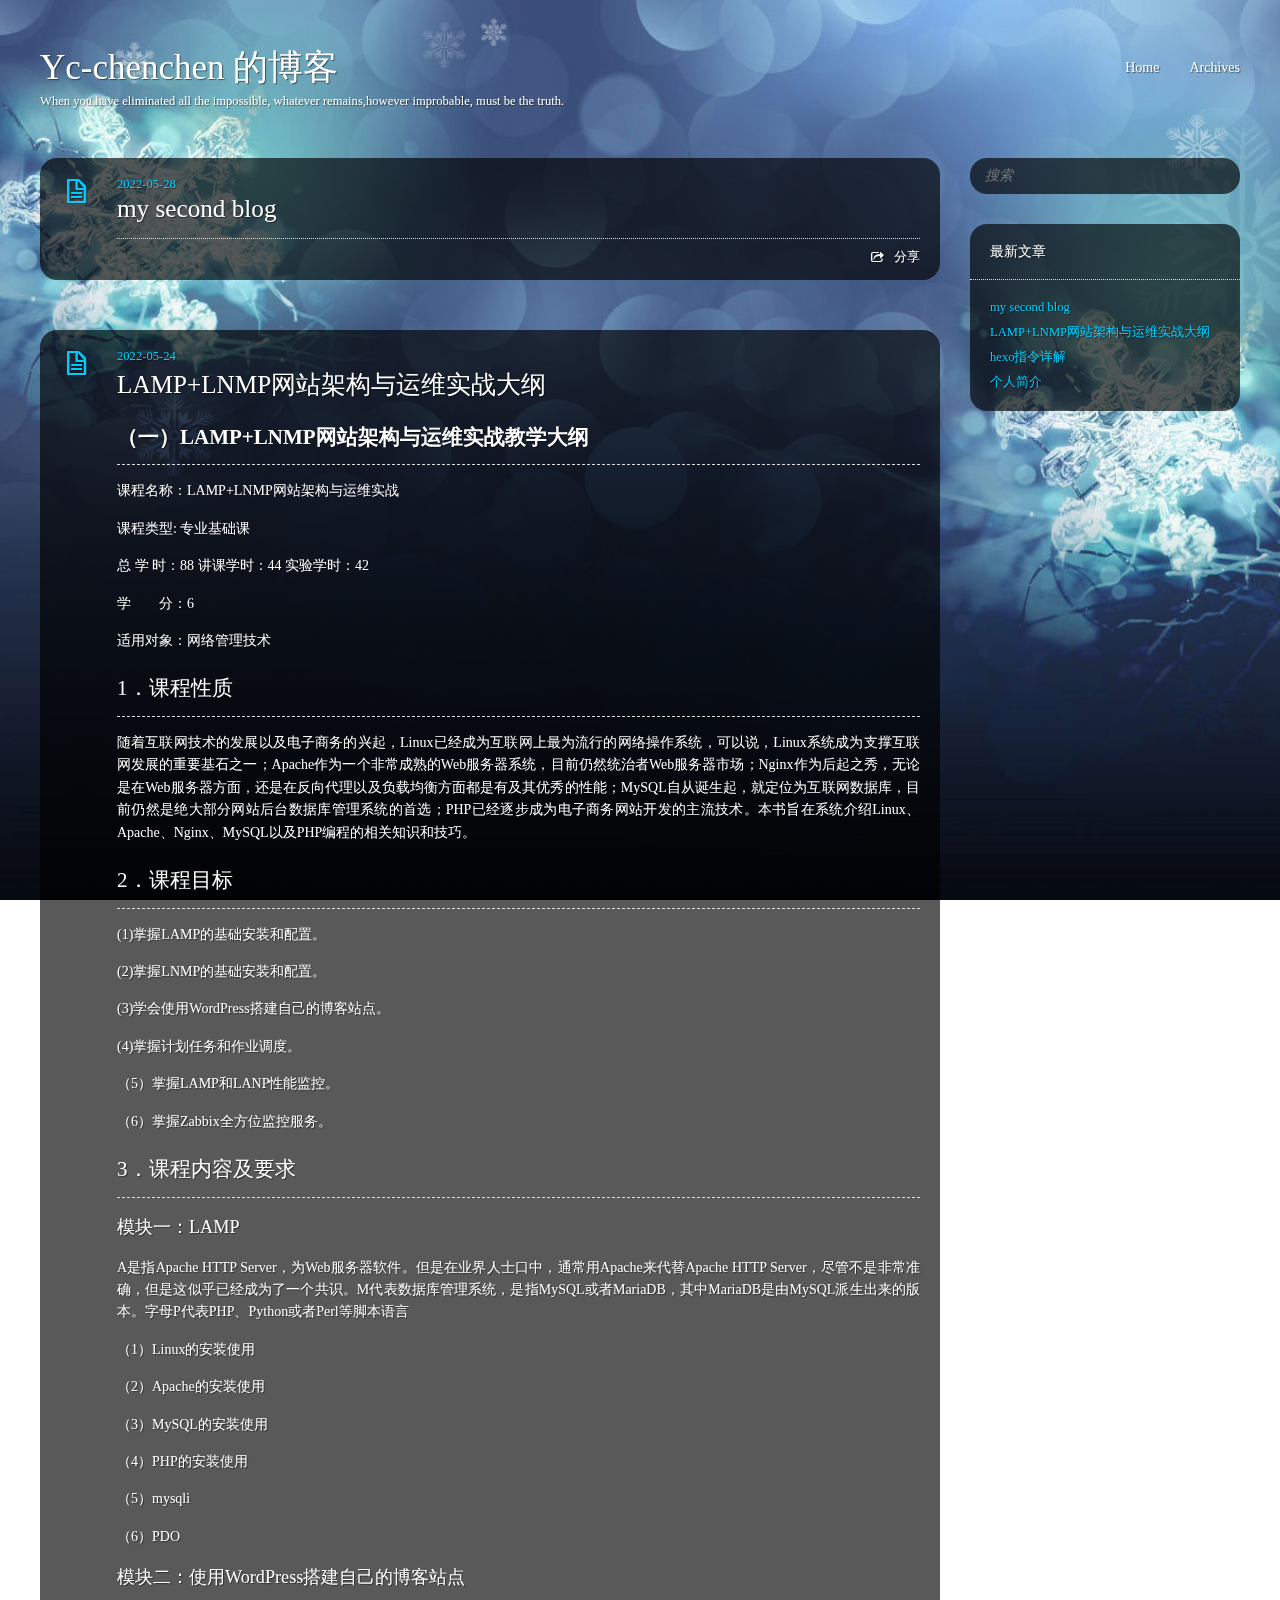
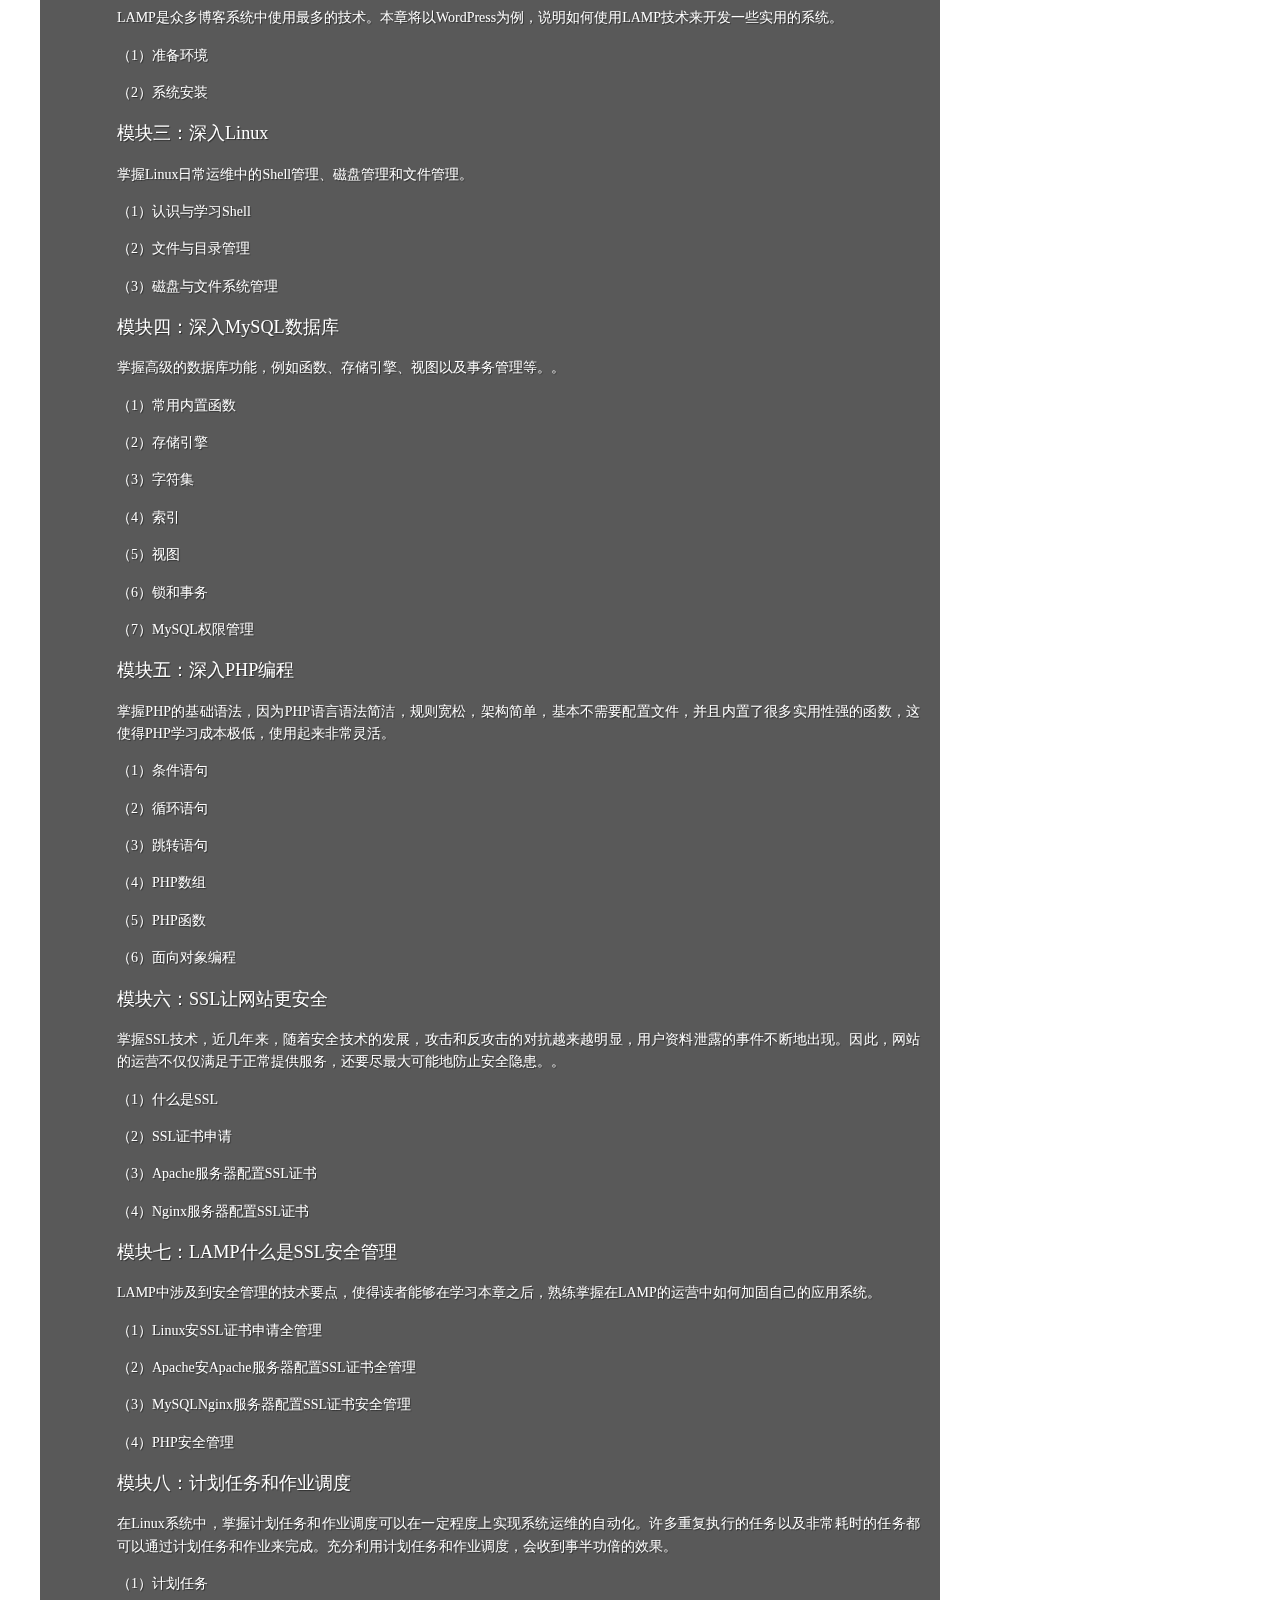
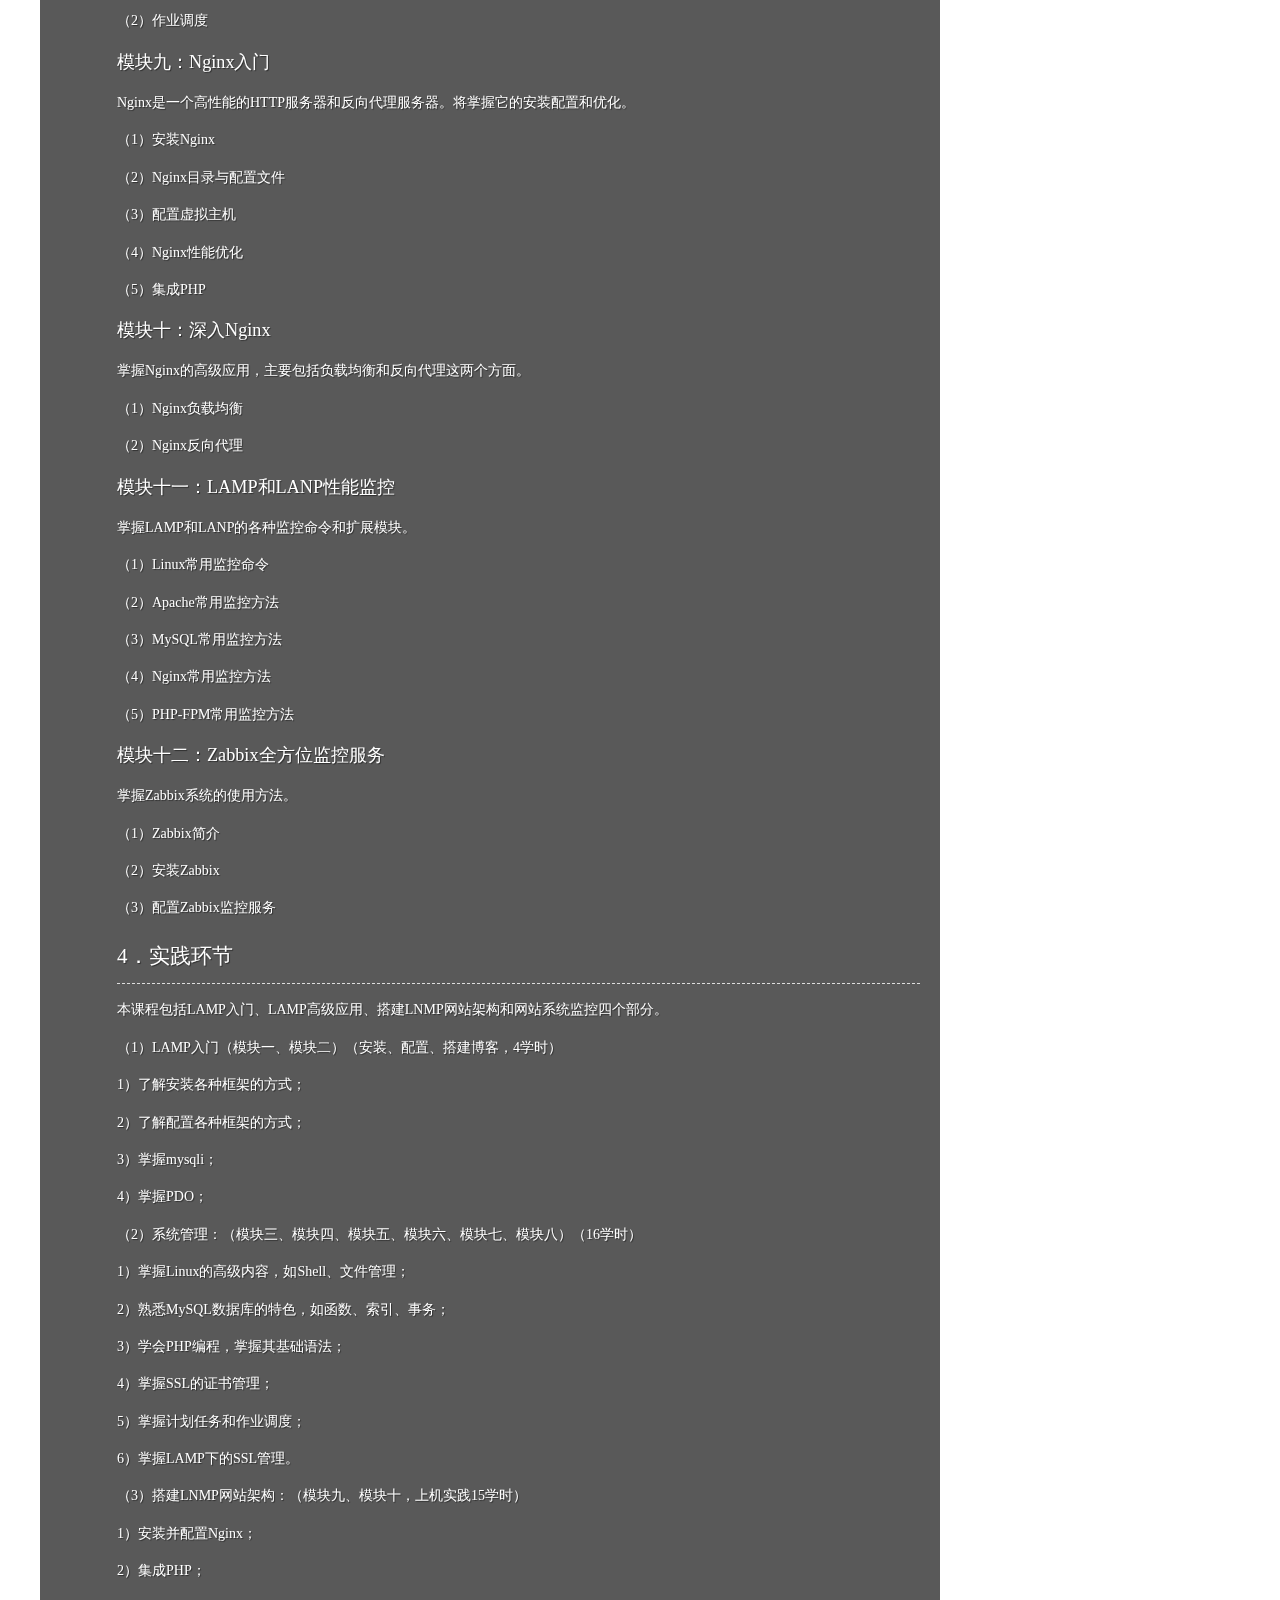
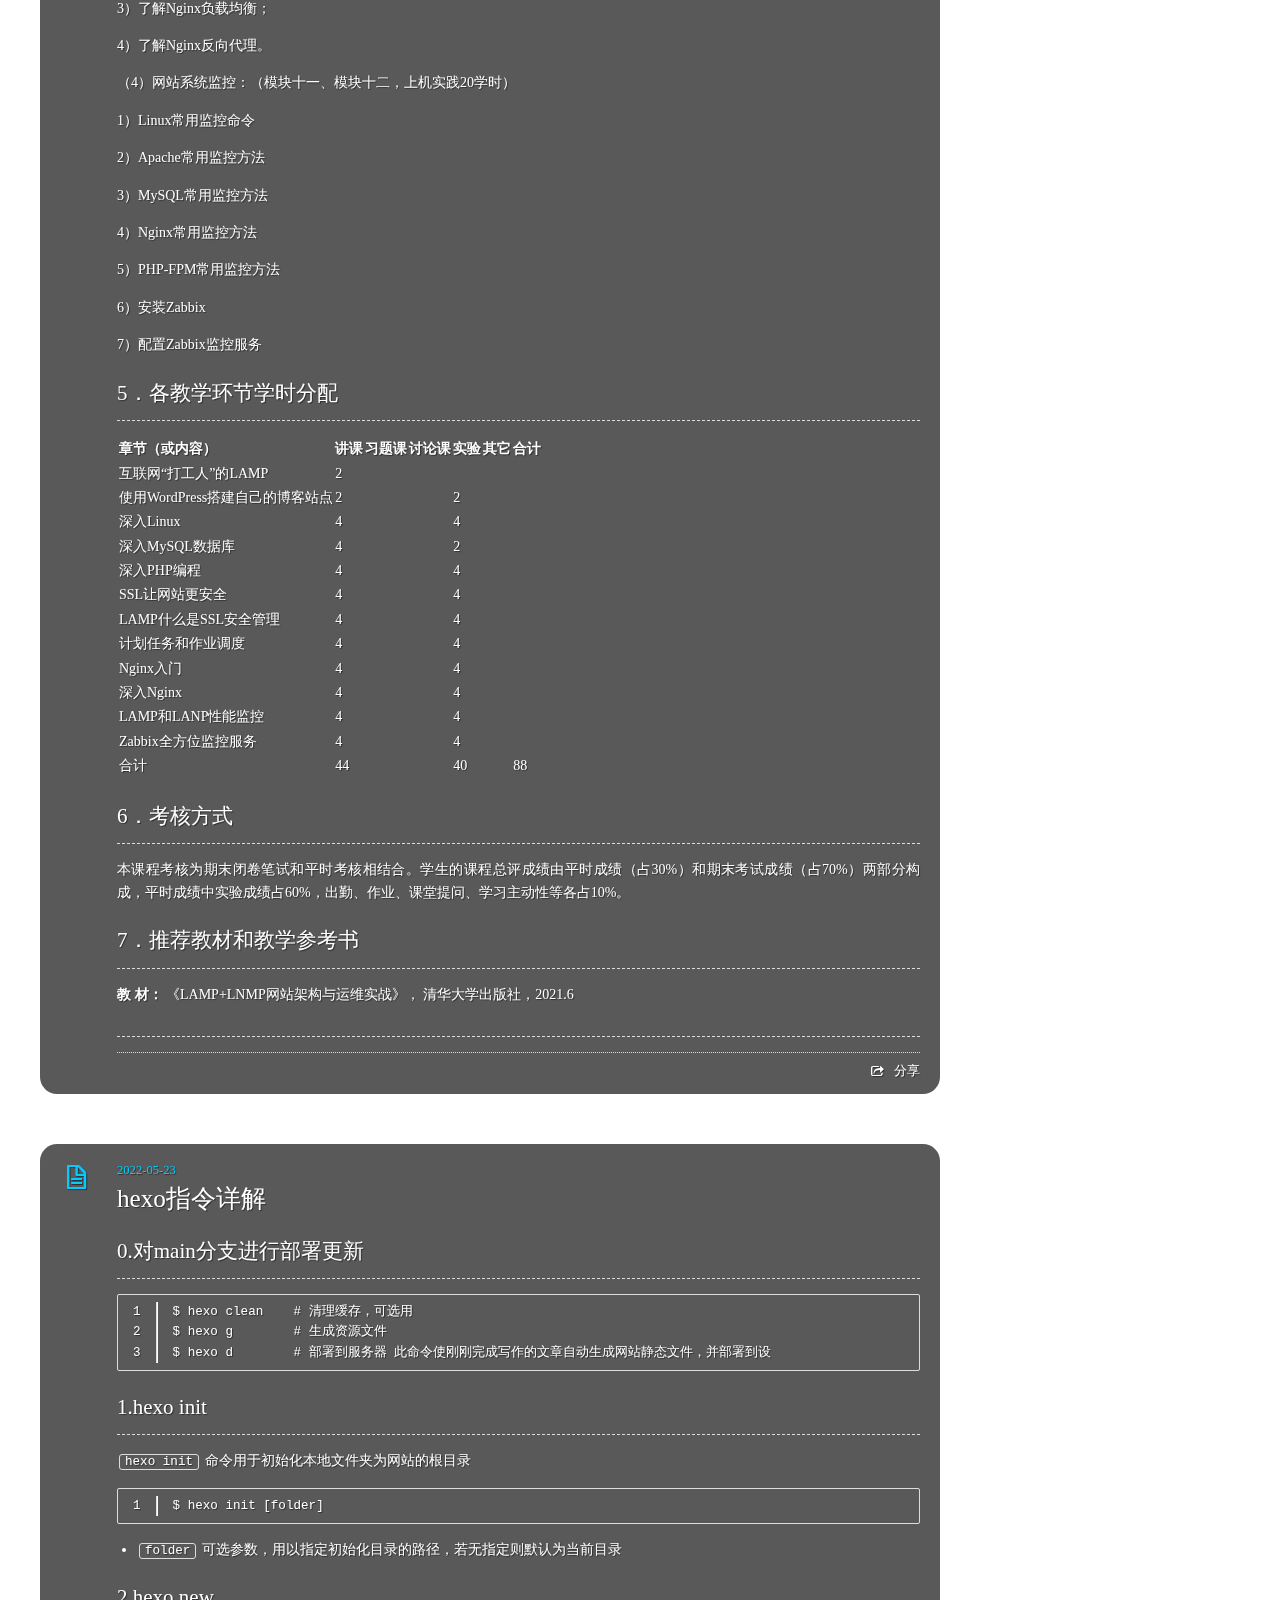
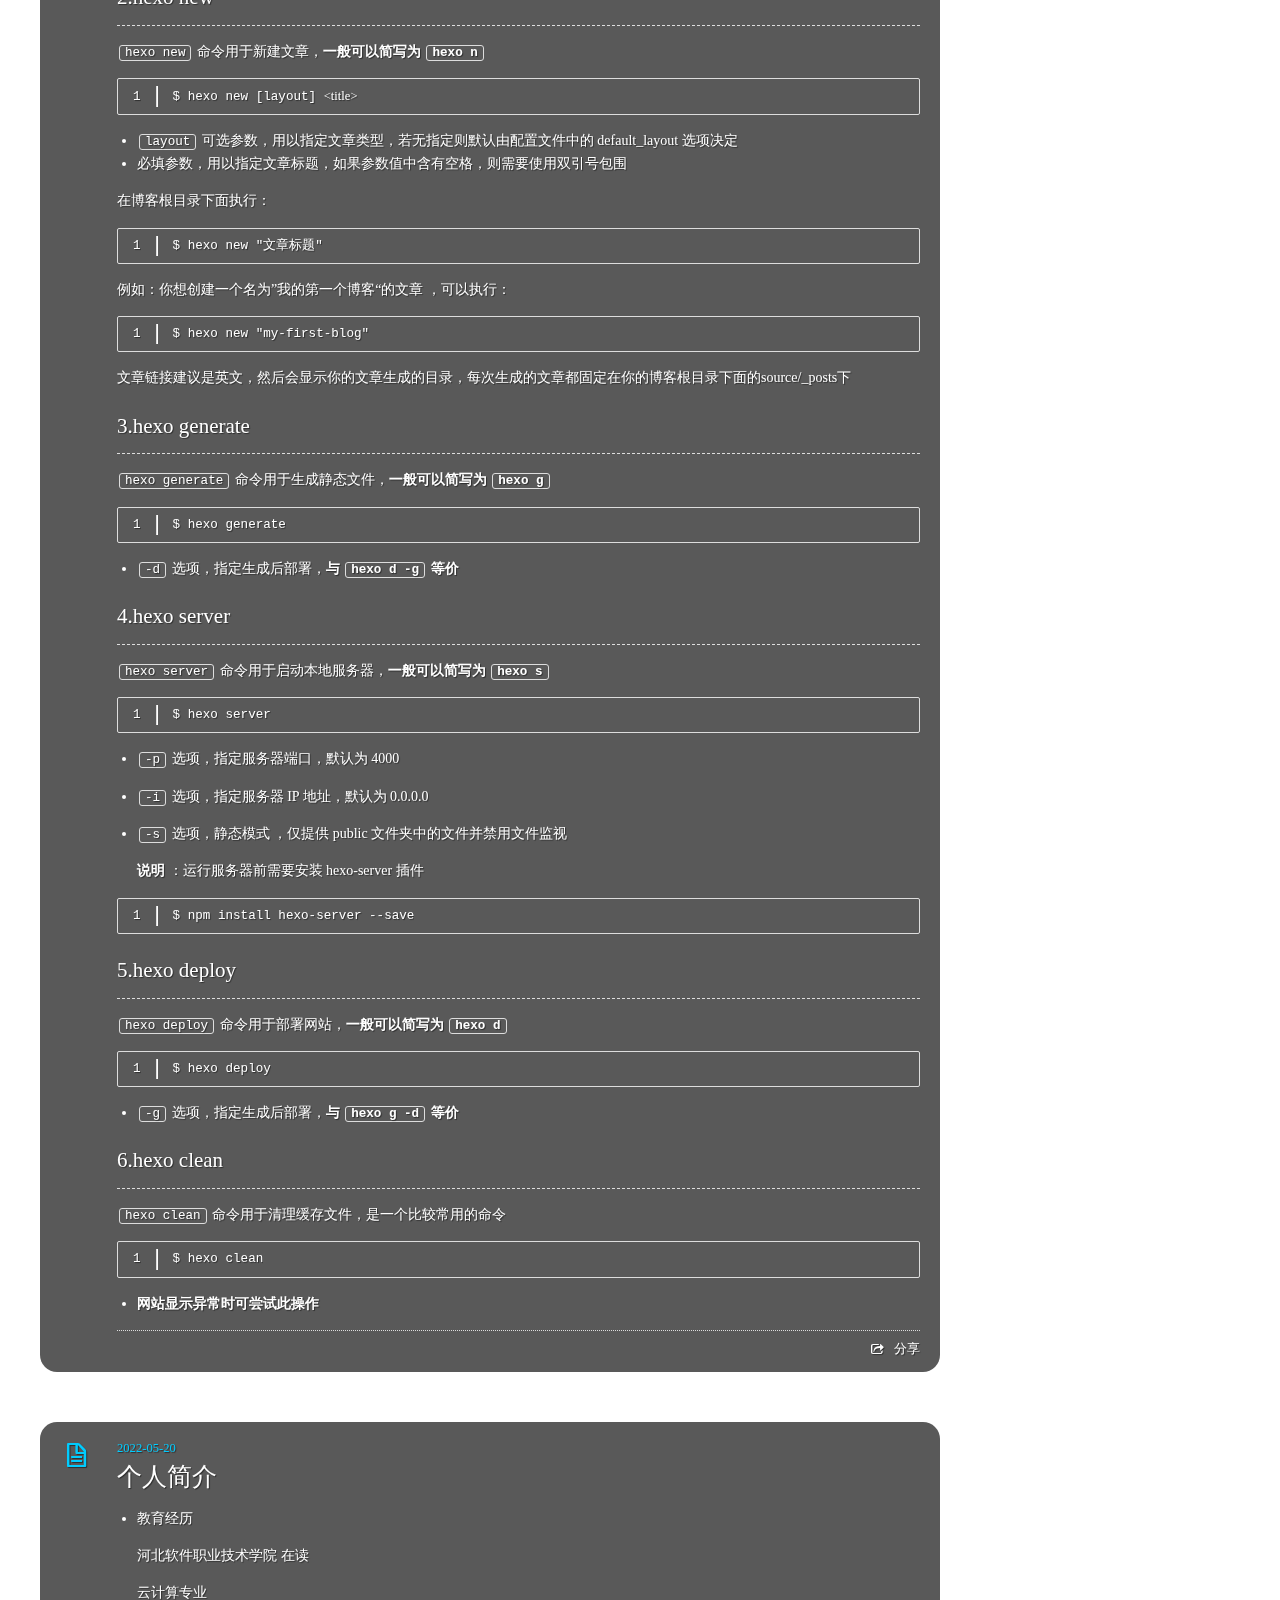
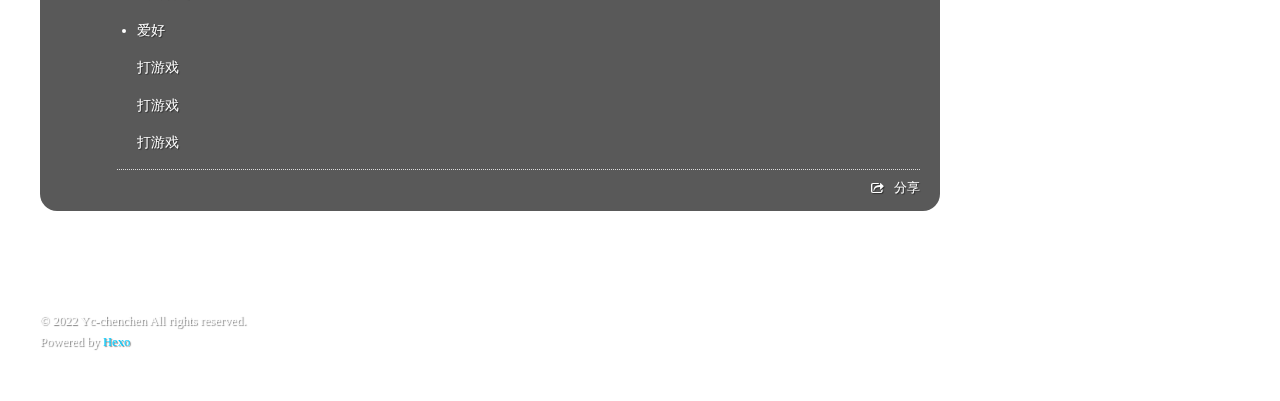
==== commit ffb52e03: "Site updated: 2022-05-28 14:18:18" ====
--- a/index.html
+++ b/index.html
@@ -58,6 +58,43 @@
 <div class="clearfix"></div></header>
   <div id="content" class="inner">
     <div id="main-col" class="alignleft"><div id="wrapper">
+  <article class="post">
+  
+  <div class="post-content">
+    <header>
+      
+        <div class="icon"></div>
+        <time datetime="2022-05-28T06:17:41.000Z"><a href="/2022/05/28/my-second-blog/">2022-05-28</a></time>
+      
+      
+  
+    <h1 class="title"><a href="/2022/05/28/my-second-blog/">my second blog</a></h1>
+  
+
+    </header>
+    <div class="entry">
+      
+        
+      
+    </div>
+    
+    <footer>
+        <div class="alignright">
+          
+          <a href='javascript:void(0)' class="share-link bdsharebuttonbox" data-cmd="more">分享</a>
+        </div>
+        
+        
+        <!-- partial('post/share') -->
+      <div class="clearfix"></div>
+    </footer>
+  </div>
+</article>
+
+
+
+
+
   <article class="post">
   
   <div class="post-content">
@@ -494,6 +531,10 @@
   <ul class="entry">
     
       <li>
+        <a href="/2022/05/28/my-second-blog/">my second blog</a>
+      </li>
+    
+      <li>
         <a href="/2022/05/24/LAMP-LNMP网站架构与运维实战大纲/">LAMP+LNMP网站架构与运维实战大纲</a>
       </li>
     
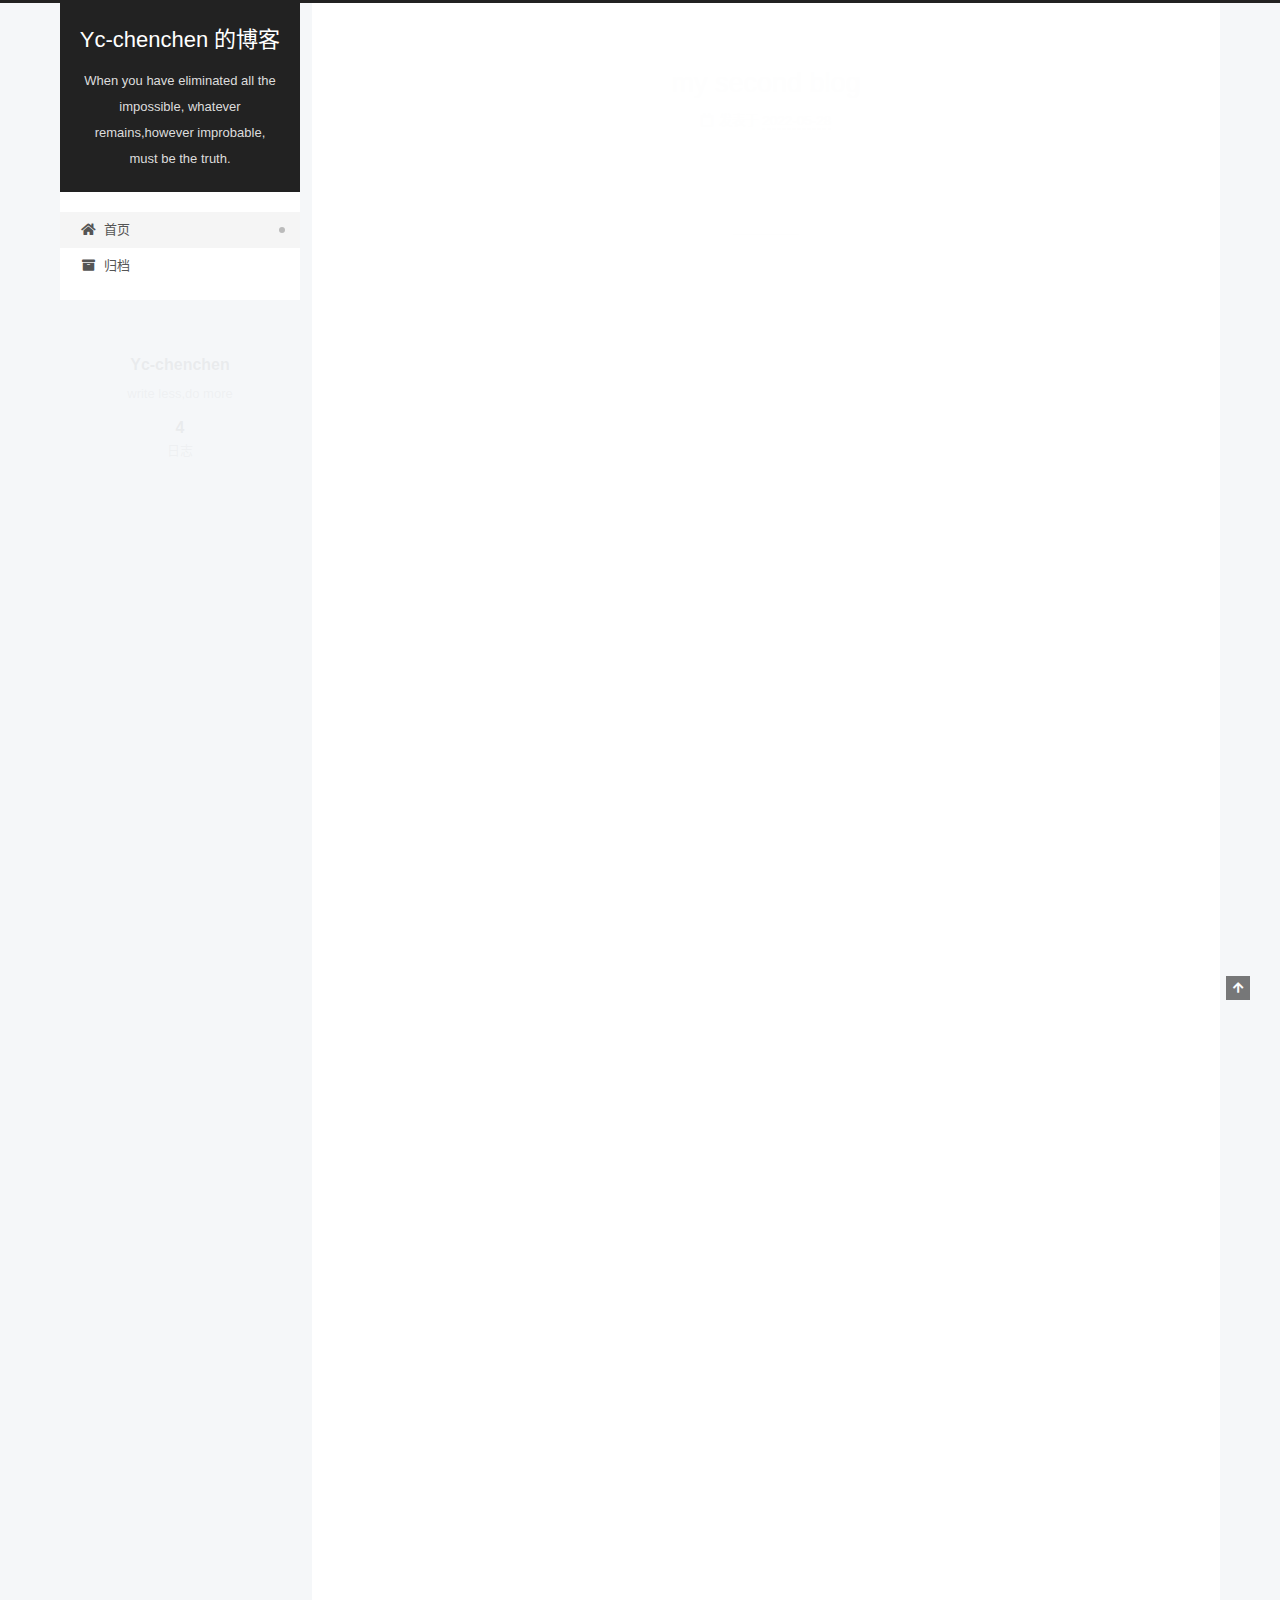
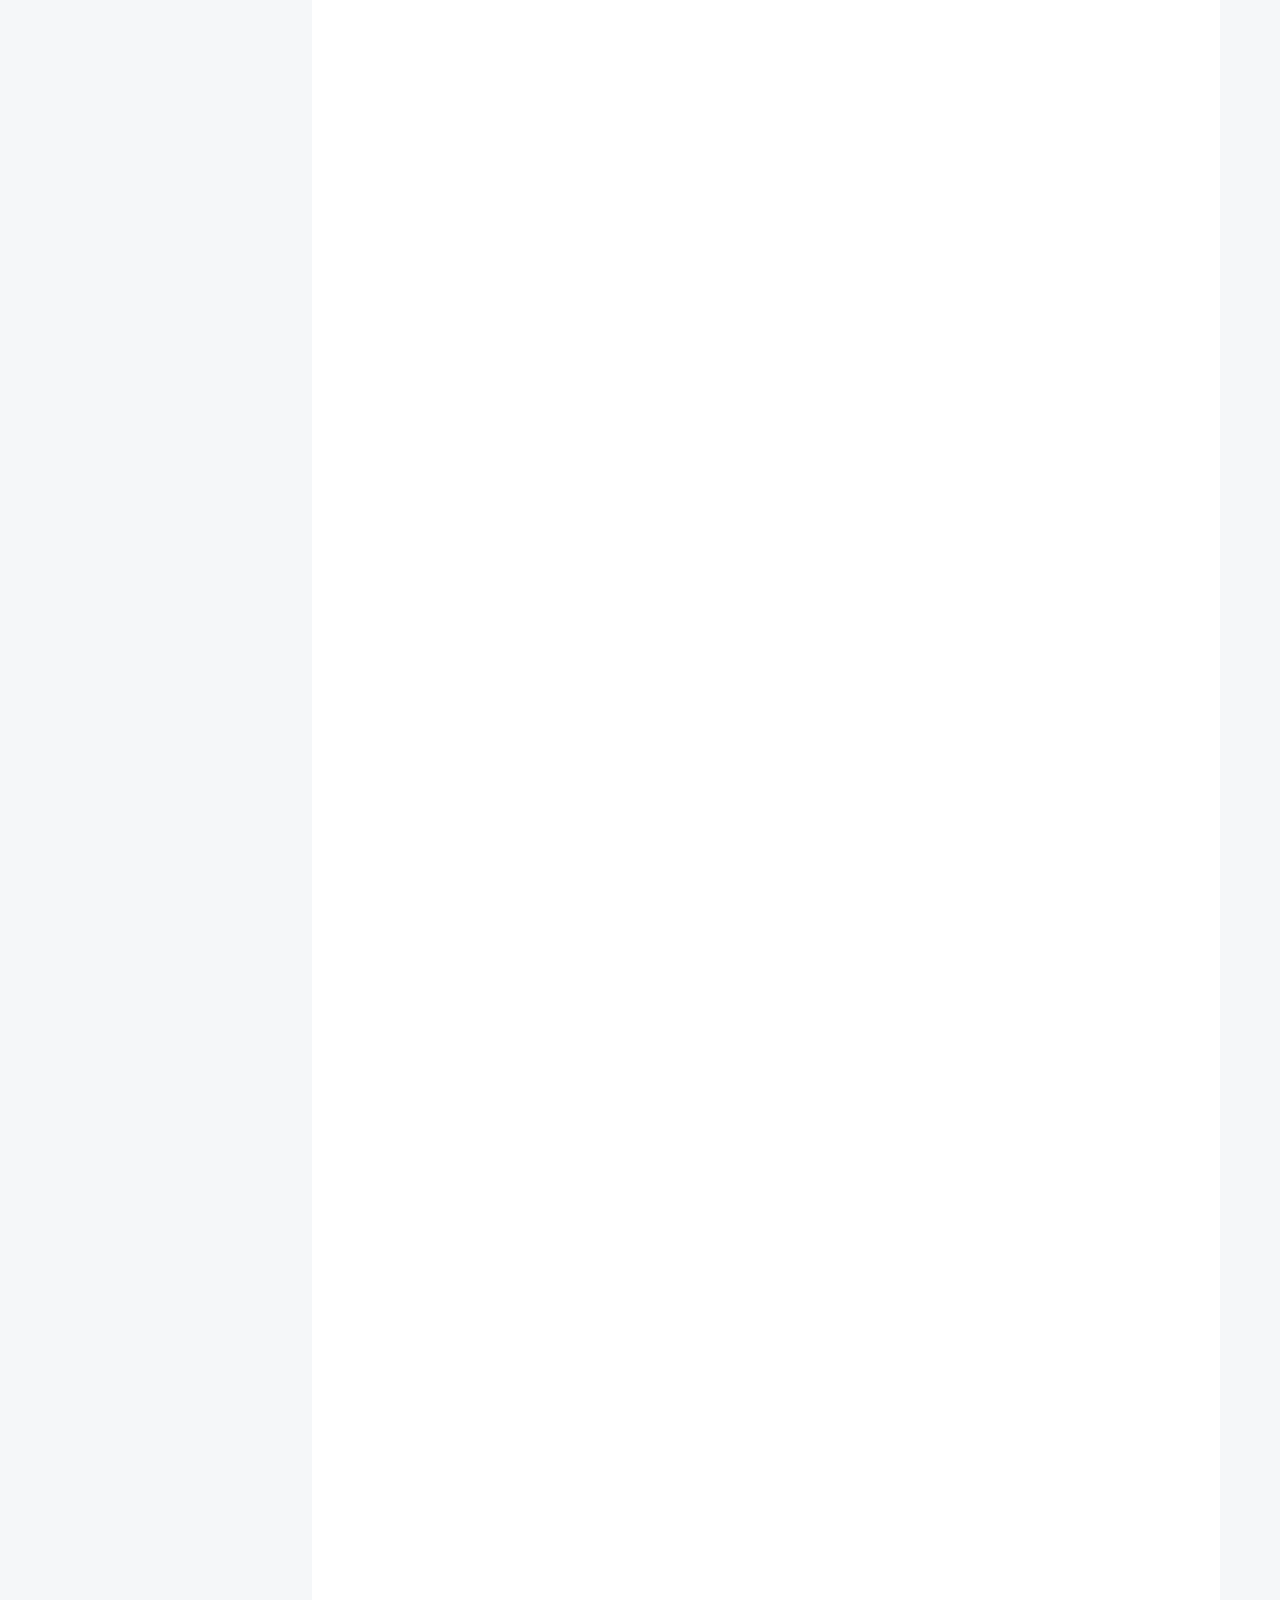
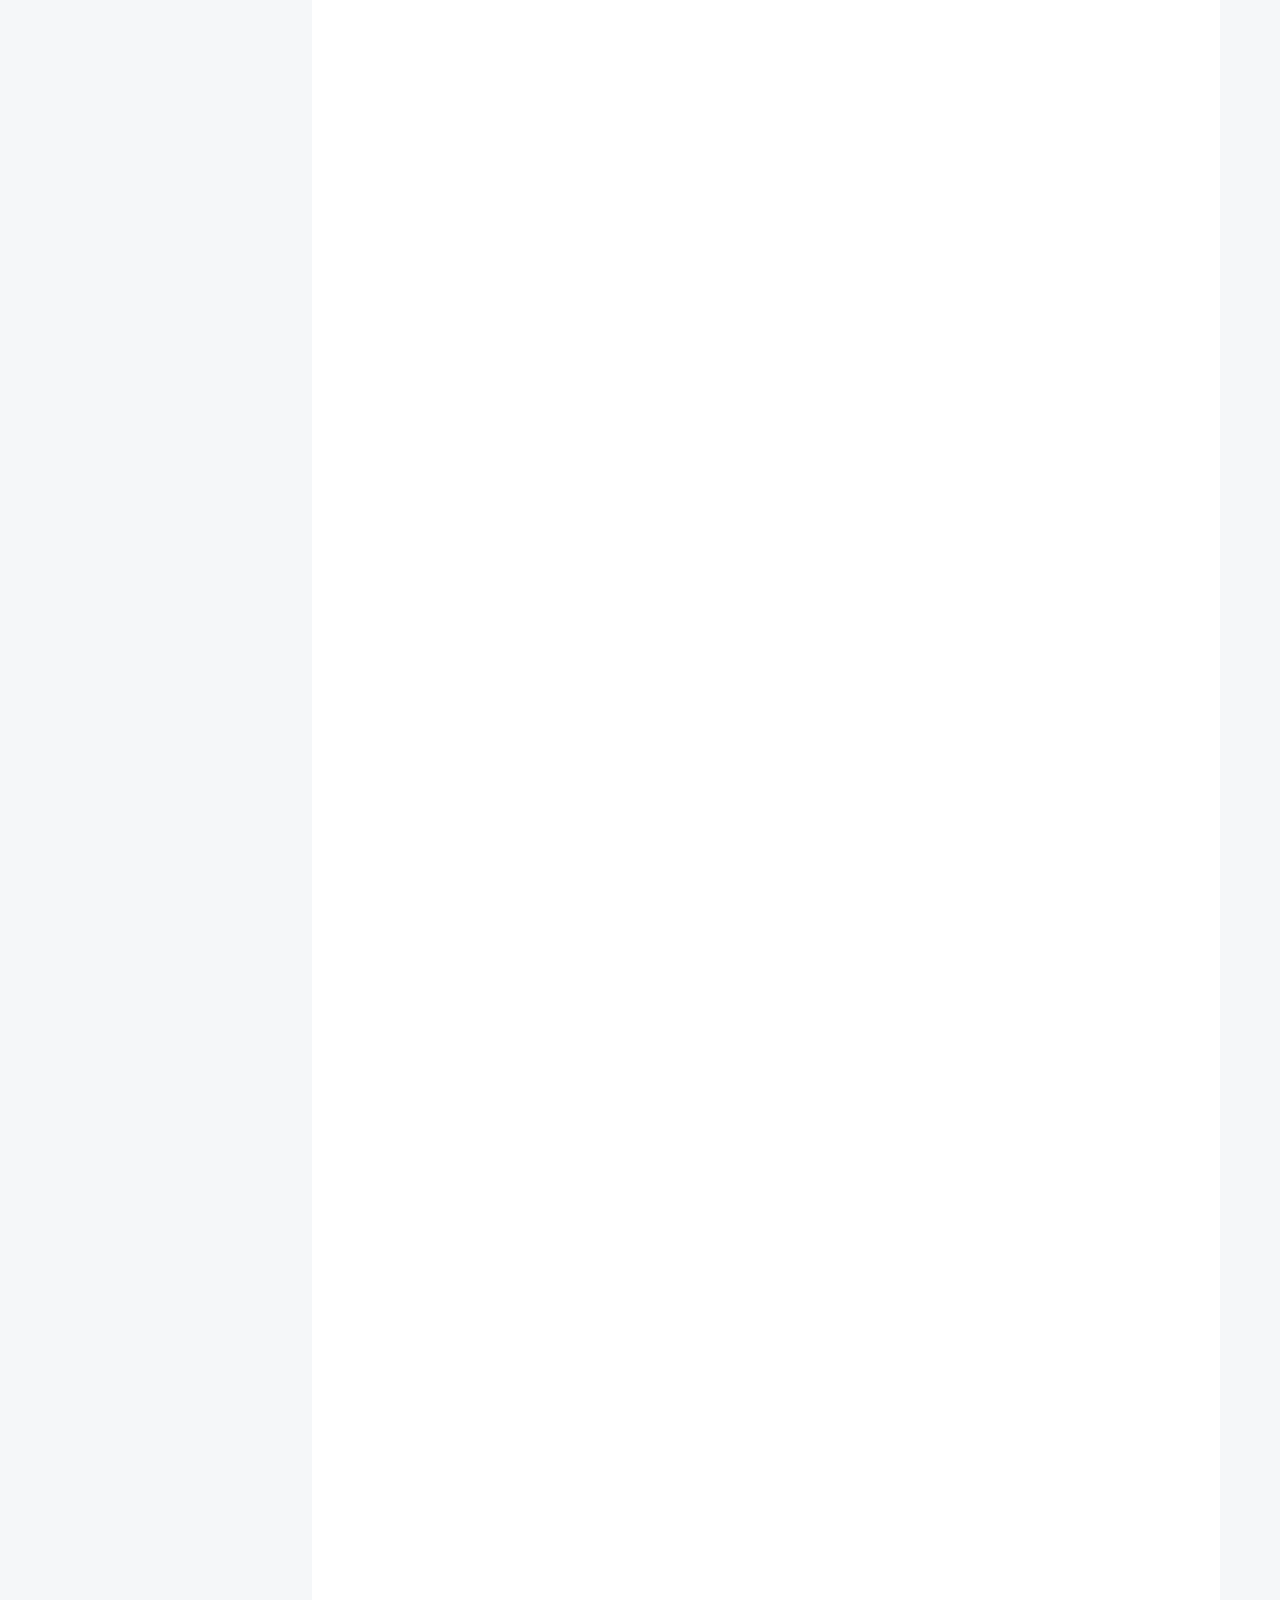
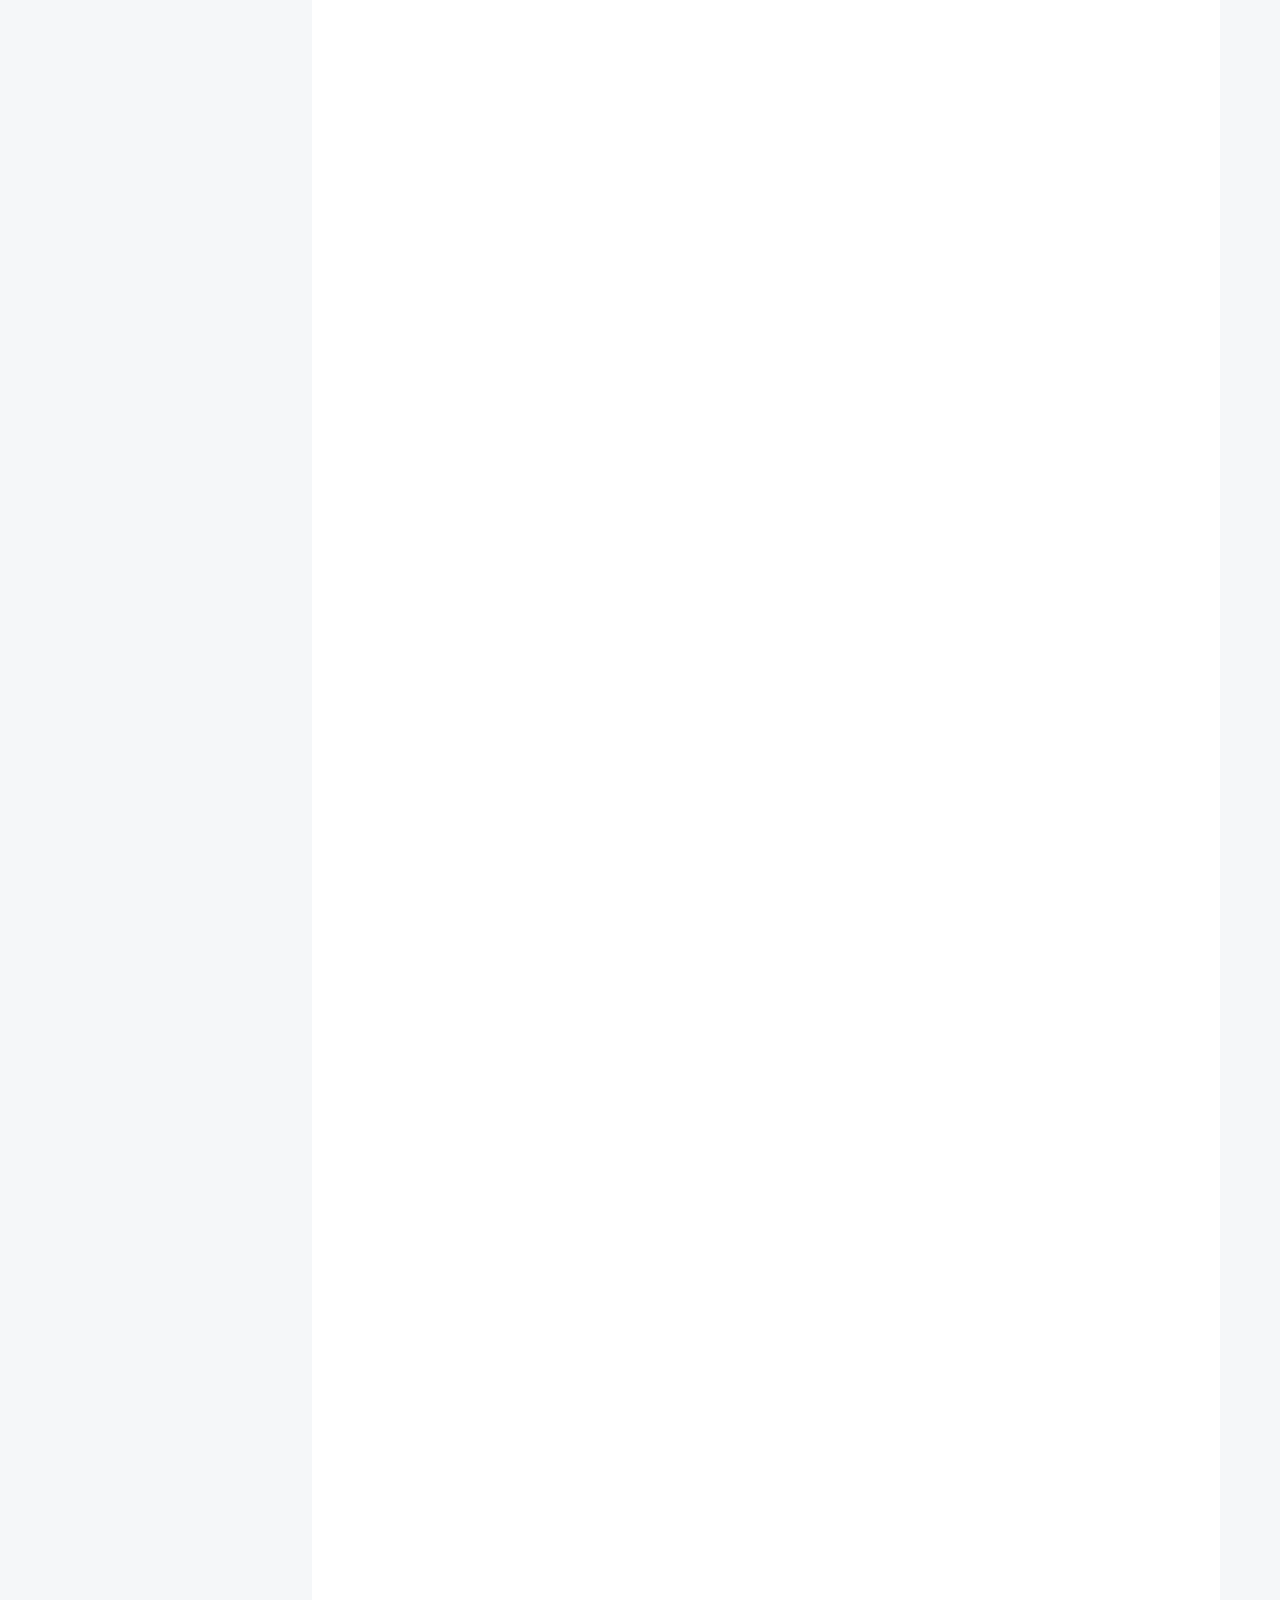
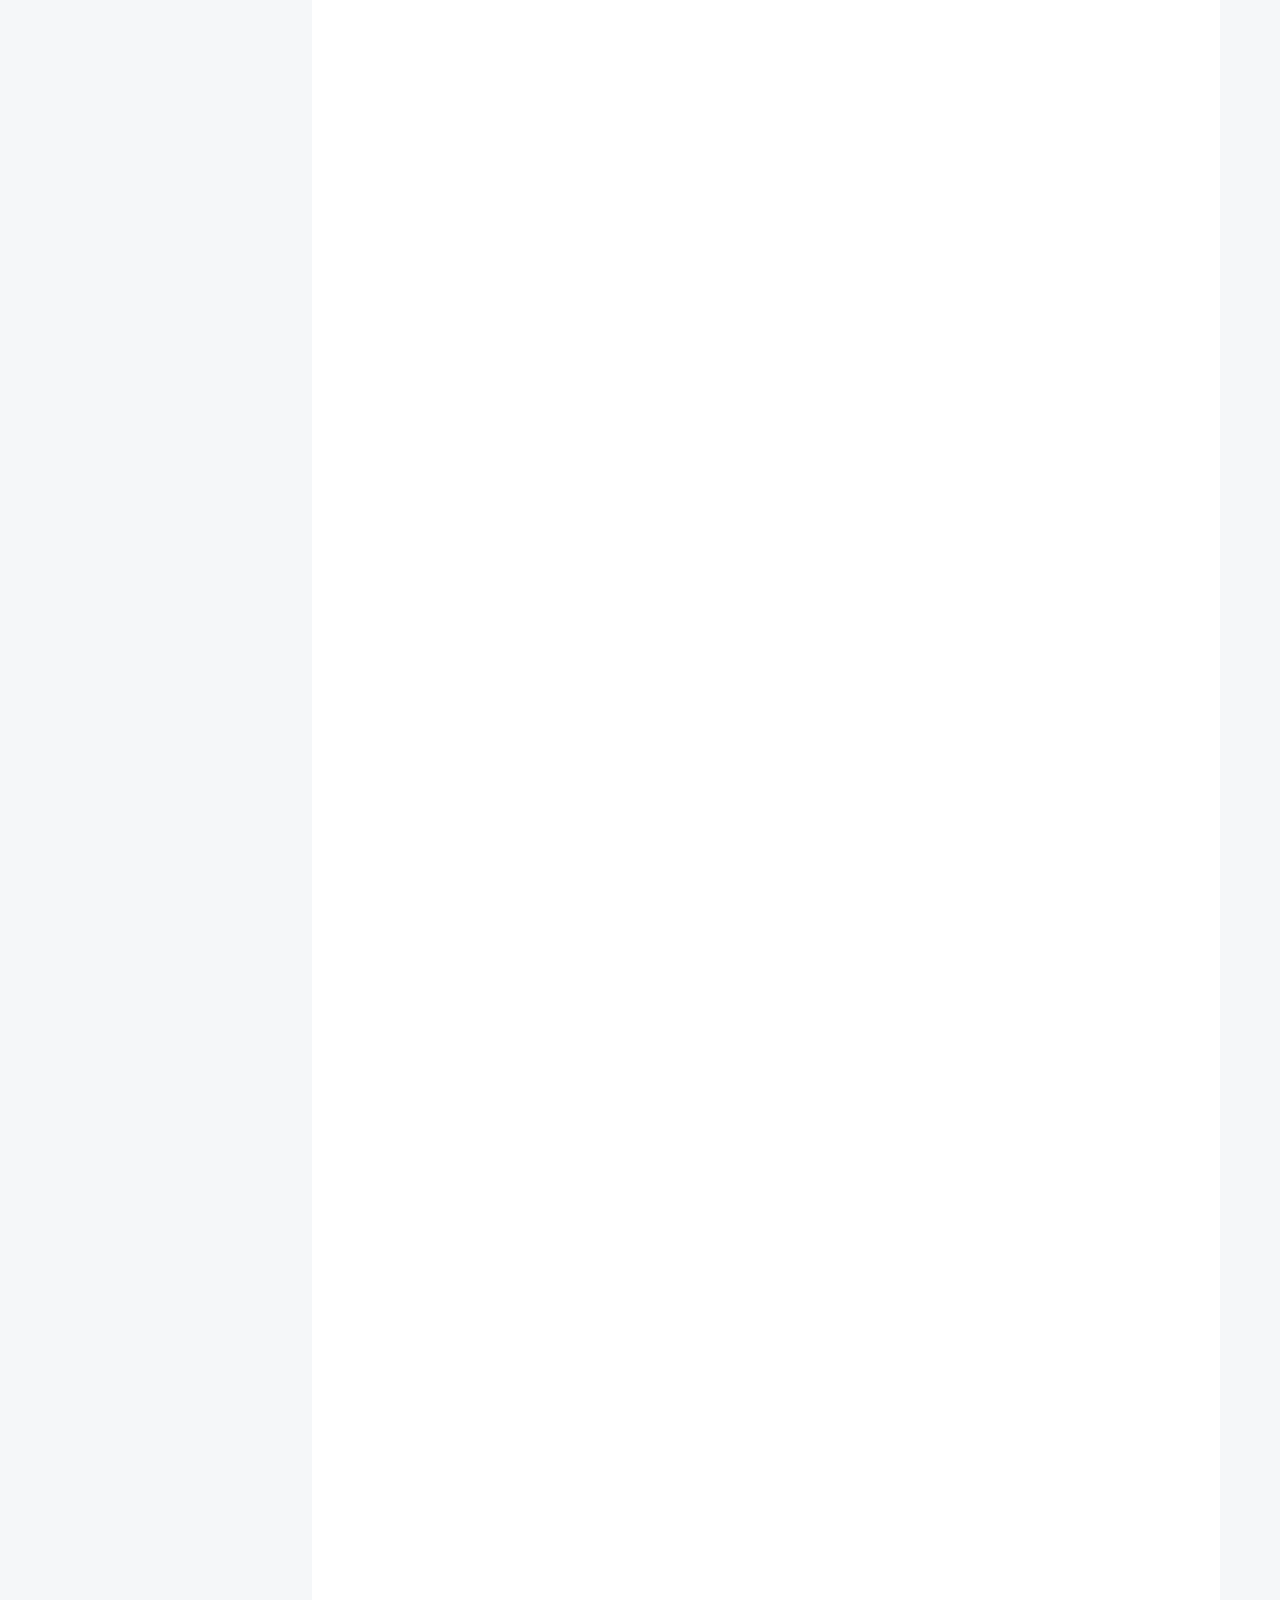
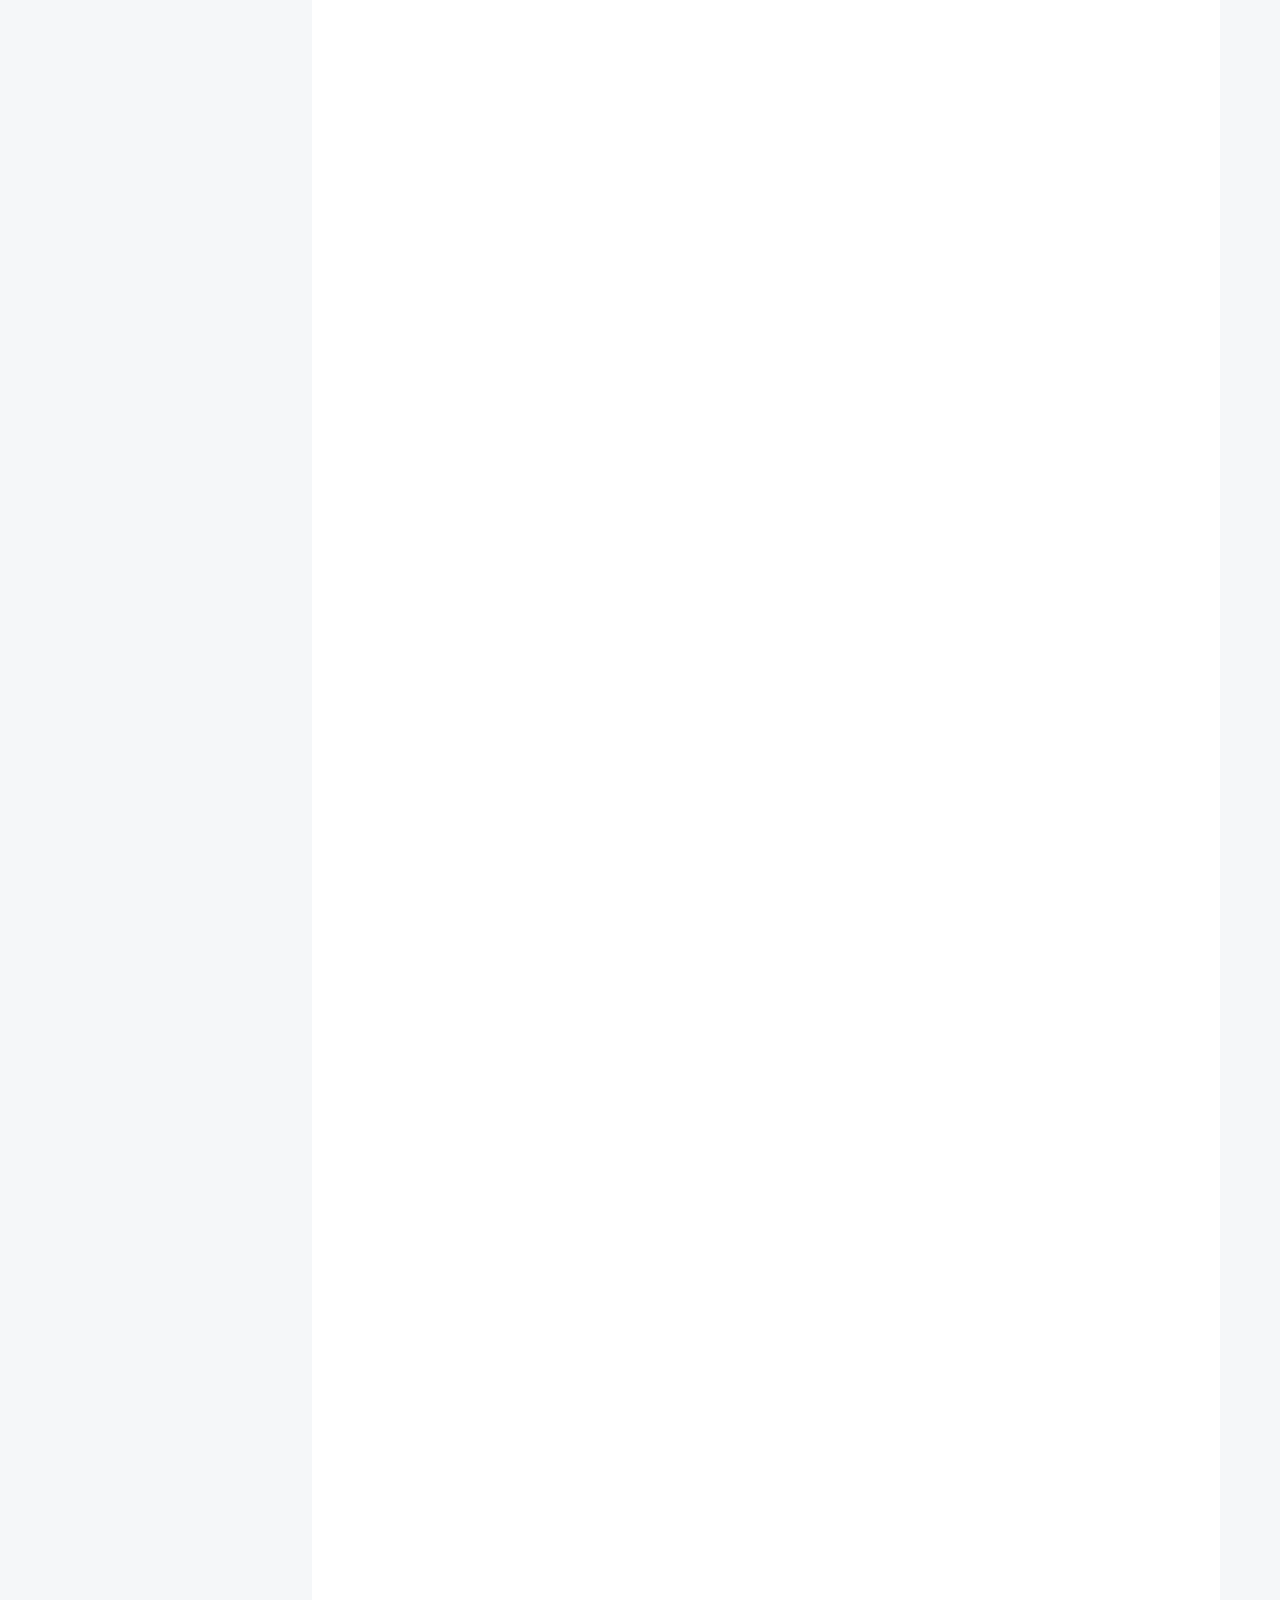
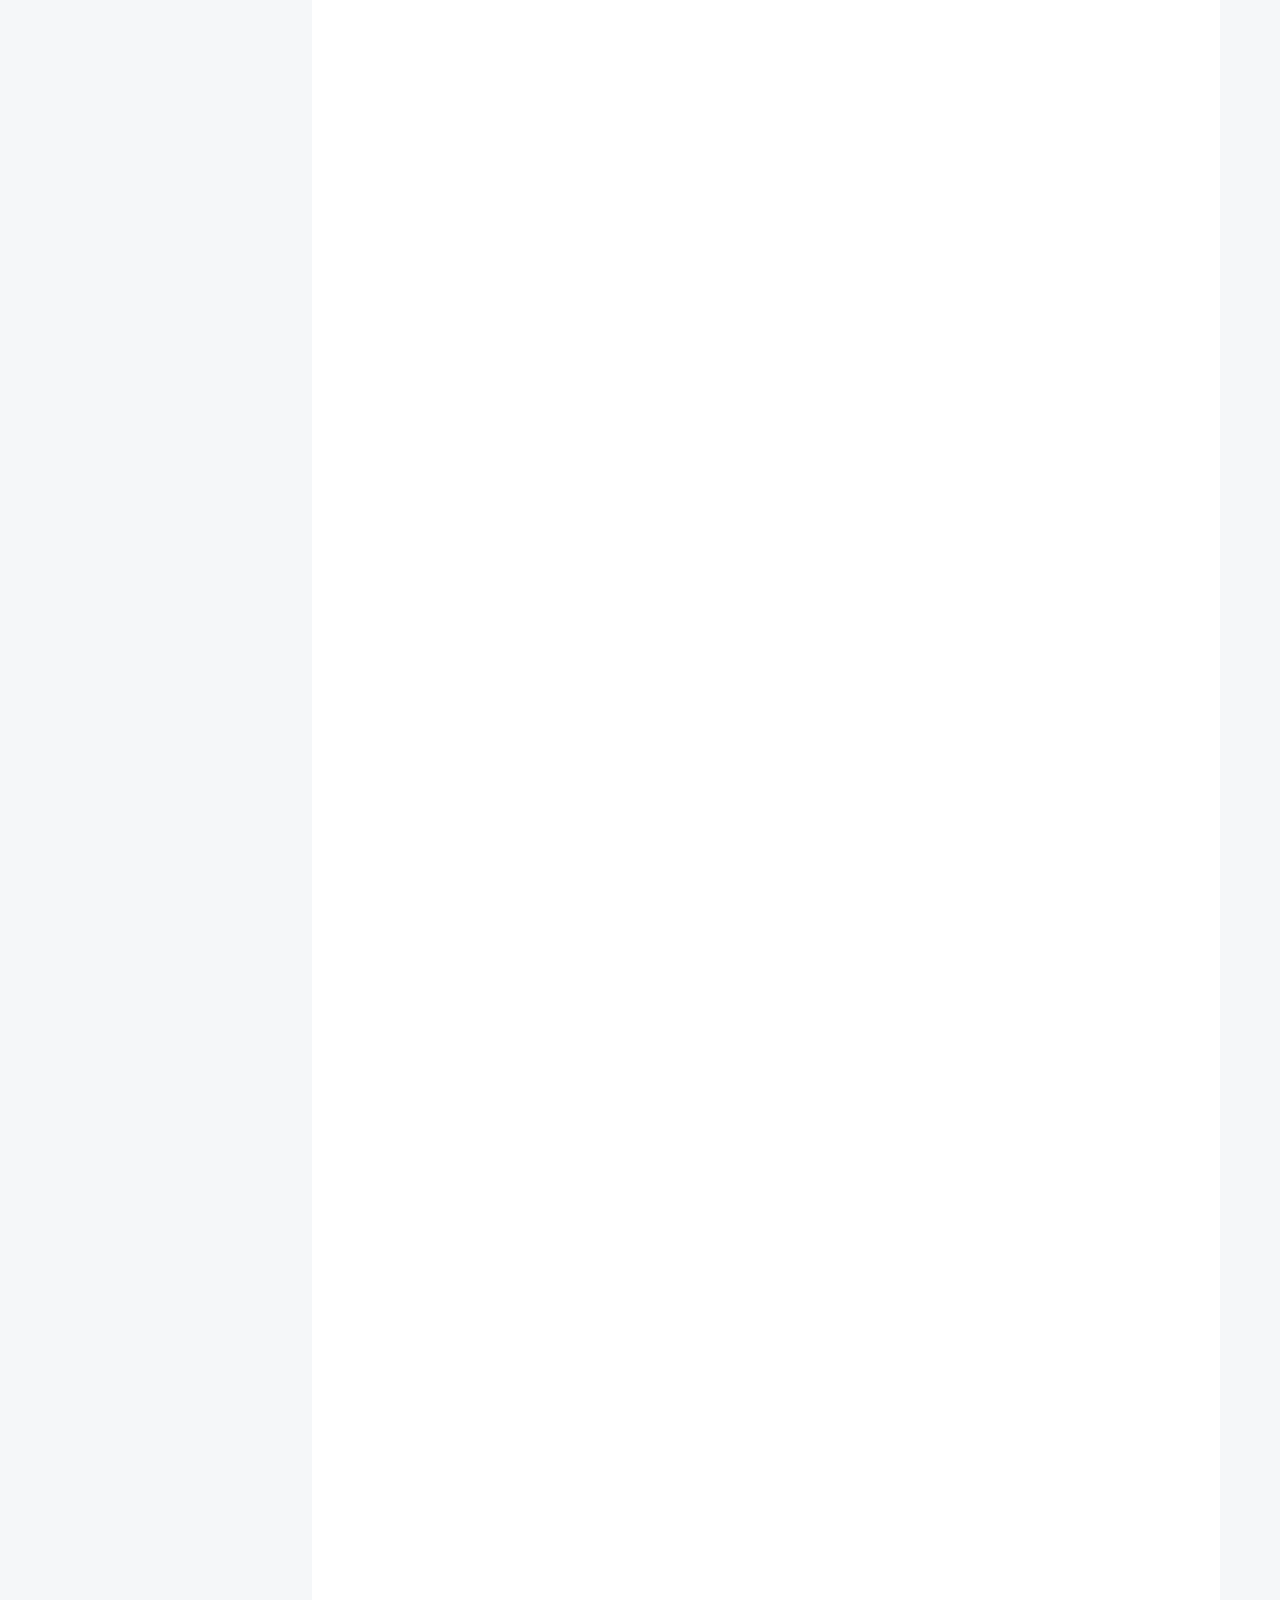
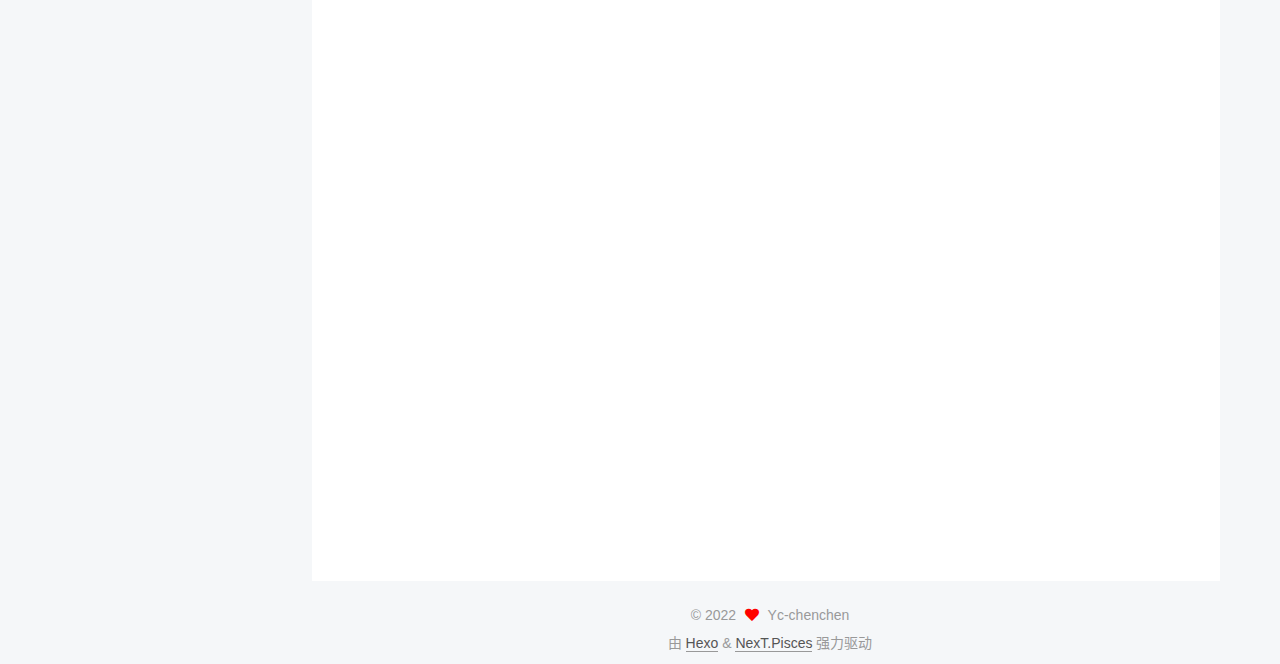
==== commit 0fbd6b2f: "Site updated: 2022-05-28 19:57:30" ====
--- a/index.html
+++ b/index.html
@@ -1,117 +1,251 @@
-<!DOCTYPE HTML>
-<html>
+<!DOCTYPE html>
+<html lang="zh-CN">
 <head>
-  <meta charset="utf-8" />
-  
+  <meta charset="UTF-8">
+<meta name="viewport" content="width=device-width, initial-scale=1, maximum-scale=2">
+<meta name="theme-color" content="#222">
+<meta name="generator" content="Hexo 5.4.2">
+  <link rel="apple-touch-icon" sizes="180x180" href="/images/apple-touch-icon-next.png">
+  <link rel="icon" type="image/png" sizes="32x32" href="/images/favicon-32x32-next.png">
+  <link rel="icon" type="image/png" sizes="16x16" href="/images/favicon-16x16-next.png">
+  <link rel="mask-icon" href="/images/logo.svg" color="#222">
+
+<link rel="stylesheet" href="/css/main.css">
+
+
+<link rel="stylesheet" href="/lib/font-awesome/css/all.min.css">
+
+<script id="hexo-configurations">
+    var NexT = window.NexT || {};
+    var CONFIG = {"hostname":"example.com","root":"/","scheme":"Pisces","version":"7.8.0","exturl":false,"sidebar":{"position":"left","display":"post","padding":18,"offset":12,"onmobile":false},"copycode":{"enable":false,"show_result":false,"style":null},"back2top":{"enable":true,"sidebar":false,"scrollpercent":false},"bookmark":{"enable":false,"color":"#222","save":"auto"},"fancybox":false,"mediumzoom":false,"lazyload":false,"pangu":false,"comments":{"style":"tabs","active":null,"storage":true,"lazyload":false,"nav":null},"algolia":{"hits":{"per_page":10},"labels":{"input_placeholder":"Search for Posts","hits_empty":"We didn't find any results for the search: ${query}","hits_stats":"${hits} results found in ${time} ms"}},"localsearch":{"enable":false,"trigger":"auto","top_n_per_article":1,"unescape":false,"preload":false},"motion":{"enable":true,"async":false,"transition":{"post_block":"fadeIn","post_header":"slideDownIn","post_body":"slideDownIn","coll_header":"slideLeftIn","sidebar":"slideUpIn"}}};
+  </script>
+
+  <meta name="description" content="write less,do more">
+<meta property="og:type" content="website">
+<meta property="og:title" content="Yc-chenchen 的博客">
+<meta property="og:url" content="http://example.com/index.html">
+<meta property="og:site_name" content="Yc-chenchen 的博客">
+<meta property="og:description" content="write less,do more">
+<meta property="og:locale" content="zh_CN">
+<meta property="article:author" content="Yc-chenchen">
+<meta name="twitter:card" content="summary">
+
+<link rel="canonical" href="http://example.com/">
+
+
+<script id="page-configurations">
+  // https://hexo.io/docs/variables.html
+  CONFIG.page = {
+    sidebar: "",
+    isHome : true,
+    isPost : false,
+    lang   : 'zh-CN'
+  };
+</script>
+
   <title>Yc-chenchen 的博客</title>
-  <meta name="author" content="Yc-chenchen" />
-
-  
-  <meta name="description" content="write less,do more" />
-  
-
-  
-
-  <meta name="viewport" content="width=device-width, initial-scale=1, maximum-scale=1" />
-
-  
-  <meta property="og:site_name" content="Yc-chenchen 的博客" />
-
-  
-  
-
-  
-    <meta property="og:image" content="" />
-  
-
-  
-  <link href="/css/images/favicon.ico" rel="icon" />
-  
-
-  <link rel="alternate" href="/atom.xml" title="Yc-chenchen 的博客" type="application/atom+xml">
-  <link rel="stylesheet" href="/css/style.css" media="screen" type="text/css">
-  <!--[if lt IE 9]><script src="//html5shiv.googlecode.com/svn/trunk/html5.js"></script><![endif]-->
-  
-
-
-  <!-- baidu webmaster push -->
-  <script src='//push.zhanzhang.baidu.com/push.js'></script>
-
-<meta name="generator" content="Hexo 5.4.2"></head>
-
-
-<body>
-  <header id="header" class="inner"><div class="alignleft">
-  <h1><a href="/">Yc-chenchen 的博客</a></h1>
-  <h2><a href="/">When you have eliminated all the impossible, whatever remains,however improbable, must be the truth.</a></h2>
+  
+
+
+
+
+
+
+  <noscript>
+  <style>
+  .use-motion .brand,
+  .use-motion .menu-item,
+  .sidebar-inner,
+  .use-motion .post-block,
+  .use-motion .pagination,
+  .use-motion .comments,
+  .use-motion .post-header,
+  .use-motion .post-body,
+  .use-motion .collection-header { opacity: initial; }
+
+  .use-motion .site-title,
+  .use-motion .site-subtitle {
+    opacity: initial;
+    top: initial;
+  }
+
+  .use-motion .logo-line-before i { left: initial; }
+  .use-motion .logo-line-after i { right: initial; }
+  </style>
+</noscript>
+
+</head>
+
+<body itemscope itemtype="http://schema.org/WebPage">
+  <div class="container use-motion">
+    <div class="headband"></div>
+
+    <header class="header" itemscope itemtype="http://schema.org/WPHeader">
+      <div class="header-inner"><div class="site-brand-container">
+  <div class="site-nav-toggle">
+    <div class="toggle" aria-label="切换导航栏">
+      <span class="toggle-line toggle-line-first"></span>
+      <span class="toggle-line toggle-line-middle"></span>
+      <span class="toggle-line toggle-line-last"></span>
+    </div>
+  </div>
+
+  <div class="site-meta">
+
+    <a href="/" class="brand" rel="start">
+      <span class="logo-line-before"><i></i></span>
+      <h1 class="site-title">Yc-chenchen 的博客</h1>
+      <span class="logo-line-after"><i></i></span>
+    </a>
+      <p class="site-subtitle" itemprop="description">When you have eliminated all the impossible, whatever remains,however improbable, must be the truth.</p>
+  </div>
+
+  <div class="site-nav-right">
+    <div class="toggle popup-trigger">
+    </div>
+  </div>
 </div>
-<nav id="main-nav" class="alignright">
-  <ul>
-    
-      <li><a href="/">Home</a></li>
-    
-      <li><a href="/archives">Archives</a></li>
-    
+
+
+
+
+<nav class="site-nav">
+  <ul id="menu" class="main-menu menu">
+        <li class="menu-item menu-item-home">
+
+    <a href="/" rel="section"><i class="fa fa-home fa-fw"></i>首页</a>
+
+  </li>
+        <li class="menu-item menu-item-archives">
+
+    <a href="/archives/" rel="section"><i class="fa fa-archive fa-fw"></i>归档</a>
+
+  </li>
   </ul>
-  <div class="clearfix"></div>
 </nav>
-<div class="clearfix"></div></header>
-  <div id="content" class="inner">
-    <div id="main-col" class="alignleft"><div id="wrapper">
-  <article class="post">
-  
-  <div class="post-content">
-    <header>
-      
-        <div class="icon"></div>
-        <time datetime="2022-05-28T06:17:41.000Z"><a href="/2022/05/28/my-second-blog/">2022-05-28</a></time>
-      
-      
-  
-    <h1 class="title"><a href="/2022/05/28/my-second-blog/">my second blog</a></h1>
-  
-
+
+
+
+
+</div>
     </header>
-    <div class="entry">
-      
-        
+
+    
+  <div class="back-to-top">
+    <i class="fa fa-arrow-up"></i>
+    <span>0%</span>
+  </div>
+
+
+    <main class="main">
+      <div class="main-inner">
+        <div class="content-wrap">
+          
+
+          <div class="content index posts-expand">
+            
+      
+  
+  
+  <article itemscope itemtype="http://schema.org/Article" class="post-block" lang="zh-CN">
+    <link itemprop="mainEntityOfPage" href="http://example.com/2022/05/28/my-second-blog/">
+
+    <span hidden itemprop="author" itemscope itemtype="http://schema.org/Person">
+      <meta itemprop="image" content="/images/avatar.gif">
+      <meta itemprop="name" content="Yc-chenchen">
+      <meta itemprop="description" content="write less,do more">
+    </span>
+
+    <span hidden itemprop="publisher" itemscope itemtype="http://schema.org/Organization">
+      <meta itemprop="name" content="Yc-chenchen 的博客">
+    </span>
+      <header class="post-header">
+        <h2 class="post-title" itemprop="name headline">
+          
+            <a href="/2022/05/28/my-second-blog/" class="post-title-link" itemprop="url">my second blog</a>
+        </h2>
+
+        <div class="post-meta">
+            <span class="post-meta-item">
+              <span class="post-meta-item-icon">
+                <i class="far fa-calendar"></i>
+              </span>
+              <span class="post-meta-item-text">发表于</span>
+              
+
+              <time title="创建时间：2022-05-28 14:17:41 / 修改时间：14:17:55" itemprop="dateCreated datePublished" datetime="2022-05-28T14:17:41+08:00">2022-05-28</time>
+            </span>
+
+          
+
+        </div>
+      </header>
+
+    
+    
+    
+    <div class="post-body" itemprop="articleBody">
+
+      
+          
       
     </div>
-    
-    <footer>
-        <div class="alignright">
-          
-          <a href='javascript:void(0)' class="share-link bdsharebuttonbox" data-cmd="more">分享</a>
+
+    
+    
+    
+      <footer class="post-footer">
+        <div class="post-eof"></div>
+      </footer>
+  </article>
+  
+  
+  
+
+      
+  
+  
+  <article itemscope itemtype="http://schema.org/Article" class="post-block" lang="zh-CN">
+    <link itemprop="mainEntityOfPage" href="http://example.com/2022/05/24/LAMP-LNMP%E7%BD%91%E7%AB%99%E6%9E%B6%E6%9E%84%E4%B8%8E%E8%BF%90%E7%BB%B4%E5%AE%9E%E6%88%98%E5%A4%A7%E7%BA%B2/">
+
+    <span hidden itemprop="author" itemscope itemtype="http://schema.org/Person">
+      <meta itemprop="image" content="/images/avatar.gif">
+      <meta itemprop="name" content="Yc-chenchen">
+      <meta itemprop="description" content="write less,do more">
+    </span>
+
+    <span hidden itemprop="publisher" itemscope itemtype="http://schema.org/Organization">
+      <meta itemprop="name" content="Yc-chenchen 的博客">
+    </span>
+      <header class="post-header">
+        <h2 class="post-title" itemprop="name headline">
+          
+            <a href="/2022/05/24/LAMP-LNMP%E7%BD%91%E7%AB%99%E6%9E%B6%E6%9E%84%E4%B8%8E%E8%BF%90%E7%BB%B4%E5%AE%9E%E6%88%98%E5%A4%A7%E7%BA%B2/" class="post-title-link" itemprop="url">LAMP+LNMP网站架构与运维实战大纲</a>
+        </h2>
+
+        <div class="post-meta">
+            <span class="post-meta-item">
+              <span class="post-meta-item-icon">
+                <i class="far fa-calendar"></i>
+              </span>
+              <span class="post-meta-item-text">发表于</span>
+              
+
+              <time title="创建时间：2022-05-24 01:07:12 / 修改时间：01:07:44" itemprop="dateCreated datePublished" datetime="2022-05-24T01:07:12+08:00">2022-05-24</time>
+            </span>
+
+          
+
         </div>
-        
-        
-        <!-- partial('post/share') -->
-      <div class="clearfix"></div>
-    </footer>
-  </div>
-</article>
-
-
-
-
-
-  <article class="post">
-  
-  <div class="post-content">
-    <header>
-      
-        <div class="icon"></div>
-        <time datetime="2022-05-23T17:07:12.000Z"><a href="/2022/05/24/LAMP-LNMP网站架构与运维实战大纲/">2022-05-24</a></time>
-      
-      
-  
-    <h1 class="title"><a href="/2022/05/24/LAMP-LNMP网站架构与运维实战大纲/">LAMP+LNMP网站架构与运维实战大纲</a></h1>
-  
-
-    </header>
-    <div class="entry">
-      
-        <h2 id="（一）LAMP-LNMP网站架构与运维实战教学大纲"><a href="#（一）LAMP-LNMP网站架构与运维实战教学大纲" class="headerlink" title="（一）LAMP+LNMP网站架构与运维实战教学大纲"></a><strong>（一）LAMP+LNMP网站架构与运维实战教学大纲</strong></h2><p>课程名称：LAMP+LNMP网站架构与运维实战</p>
+      </header>
+
+    
+    
+    
+    <div class="post-body" itemprop="articleBody">
+
+      
+          <h2 id="（一）LAMP-LNMP网站架构与运维实战教学大纲"><a href="#（一）LAMP-LNMP网站架构与运维实战教学大纲" class="headerlink" title="（一）LAMP+LNMP网站架构与运维实战教学大纲"></a><strong>（一）LAMP+LNMP网站架构与运维实战教学大纲</strong></h2><p>课程名称：LAMP+LNMP网站架构与运维实战</p>
 <p>课程类型: 专业基础课</p>
 <p>总 学 时：88   讲课学时：44   实验学时：42</p>
 <p>学　　分：6</p>
@@ -345,41 +479,68 @@
 <h1 id=""><a href="#" class="headerlink" title=""></a></h1>
       
     </div>
-    
-    <footer>
-        <div class="alignright">
-          
-          <a href='javascript:void(0)' class="share-link bdsharebuttonbox" data-cmd="more">分享</a>
+
+    
+    
+    
+      <footer class="post-footer">
+        <div class="post-eof"></div>
+      </footer>
+  </article>
+  
+  
+  
+
+      
+  
+  
+  <article itemscope itemtype="http://schema.org/Article" class="post-block" lang="zh-CN">
+    <link itemprop="mainEntityOfPage" href="http://example.com/2022/05/23/hexo%E6%8C%87%E4%BB%A4/">
+
+    <span hidden itemprop="author" itemscope itemtype="http://schema.org/Person">
+      <meta itemprop="image" content="/images/avatar.gif">
+      <meta itemprop="name" content="Yc-chenchen">
+      <meta itemprop="description" content="write less,do more">
+    </span>
+
+    <span hidden itemprop="publisher" itemscope itemtype="http://schema.org/Organization">
+      <meta itemprop="name" content="Yc-chenchen 的博客">
+    </span>
+      <header class="post-header">
+        <h2 class="post-title" itemprop="name headline">
+          
+            <a href="/2022/05/23/hexo%E6%8C%87%E4%BB%A4/" class="post-title-link" itemprop="url">hexo指令详解</a>
+        </h2>
+
+        <div class="post-meta">
+            <span class="post-meta-item">
+              <span class="post-meta-item-icon">
+                <i class="far fa-calendar"></i>
+              </span>
+              <span class="post-meta-item-text">发表于</span>
+
+              <time title="创建时间：2022-05-23 23:49:25" itemprop="dateCreated datePublished" datetime="2022-05-23T23:49:25+08:00">2022-05-23</time>
+            </span>
+              <span class="post-meta-item">
+                <span class="post-meta-item-icon">
+                  <i class="far fa-calendar-check"></i>
+                </span>
+                <span class="post-meta-item-text">更新于</span>
+                <time title="修改时间：2022-05-24 00:49:31" itemprop="dateModified" datetime="2022-05-24T00:49:31+08:00">2022-05-24</time>
+              </span>
+
+          
+
         </div>
-        
-        
-        <!-- partial('post/share') -->
-      <div class="clearfix"></div>
-    </footer>
-  </div>
-</article>
-
-
-
-
-
-  <article class="post">
-  
-  <div class="post-content">
-    <header>
-      
-        <div class="icon"></div>
-        <time datetime="2022-05-23T15:49:25.000Z"><a href="/2022/05/23/hexo指令/">2022-05-23</a></time>
-      
-      
-  
-    <h1 class="title"><a href="/2022/05/23/hexo指令/">hexo指令详解</a></h1>
-  
-
-    </header>
-    <div class="entry">
-      
-        <h2 id="0-对main分支进行部署更新"><a href="#0-对main分支进行部署更新" class="headerlink" title="0.对main分支进行部署更新"></a>0.对main分支进行部署更新</h2><figure class="highlight markdown"><table><tr><td class="gutter"><pre><span class="line">1</span><br><span class="line">2</span><br><span class="line">3</span><br></pre></td><td class="code"><pre><span class="line">$ hexo clean 	# 清理缓存，可选用</span><br><span class="line">$ hexo g 	# 生成资源文件</span><br><span class="line">$ hexo d	# 部署到服务器 此命令使刚刚完成写作的文章自动生成网站静态文件，并部署到设				定的仓库。</span><br></pre></td></tr></table></figure>
+      </header>
+
+    
+    
+    
+    <div class="post-body" itemprop="articleBody">
+
+      
+          <h2 id="0-对main分支进行部署更新"><a href="#0-对main分支进行部署更新" class="headerlink" title="0.对main分支进行部署更新"></a>0.对main分支进行部署更新</h2><figure class="highlight markdown"><table><tr><td class="gutter"><pre><span class="line">1</span><br><span class="line">2</span><br><span class="line">3</span><br></pre></td><td class="code"><pre><span class="line">$ hexo clean 	# 清理缓存，可选用</span><br><span class="line">$ hexo g 	# 生成资源文件</span><br><span class="line">$ hexo d	# 部署到服务器 此命令使刚刚完成写作的文章自动生成网站静态文件，并部署到设				定的仓库。</span><br></pre></td></tr></table></figure>
 
 
 
@@ -442,41 +603,68 @@
 
       
     </div>
-    
-    <footer>
-        <div class="alignright">
-          
-          <a href='javascript:void(0)' class="share-link bdsharebuttonbox" data-cmd="more">分享</a>
+
+    
+    
+    
+      <footer class="post-footer">
+        <div class="post-eof"></div>
+      </footer>
+  </article>
+  
+  
+  
+
+      
+  
+  
+  <article itemscope itemtype="http://schema.org/Article" class="post-block" lang="zh-CN">
+    <link itemprop="mainEntityOfPage" href="http://example.com/2022/05/20/my-first-blog/">
+
+    <span hidden itemprop="author" itemscope itemtype="http://schema.org/Person">
+      <meta itemprop="image" content="/images/avatar.gif">
+      <meta itemprop="name" content="Yc-chenchen">
+      <meta itemprop="description" content="write less,do more">
+    </span>
+
+    <span hidden itemprop="publisher" itemscope itemtype="http://schema.org/Organization">
+      <meta itemprop="name" content="Yc-chenchen 的博客">
+    </span>
+      <header class="post-header">
+        <h2 class="post-title" itemprop="name headline">
+          
+            <a href="/2022/05/20/my-first-blog/" class="post-title-link" itemprop="url">个人简介</a>
+        </h2>
+
+        <div class="post-meta">
+            <span class="post-meta-item">
+              <span class="post-meta-item-icon">
+                <i class="far fa-calendar"></i>
+              </span>
+              <span class="post-meta-item-text">发表于</span>
+
+              <time title="创建时间：2022-05-20 21:13:05" itemprop="dateCreated datePublished" datetime="2022-05-20T21:13:05+08:00">2022-05-20</time>
+            </span>
+              <span class="post-meta-item">
+                <span class="post-meta-item-icon">
+                  <i class="far fa-calendar-check"></i>
+                </span>
+                <span class="post-meta-item-text">更新于</span>
+                <time title="修改时间：2022-05-28 00:07:06" itemprop="dateModified" datetime="2022-05-28T00:07:06+08:00">2022-05-28</time>
+              </span>
+
+          
+
         </div>
-        
-        
-        <!-- partial('post/share') -->
-      <div class="clearfix"></div>
-    </footer>
-  </div>
-</article>
-
-
-
-
-
-  <article class="post">
-  
-  <div class="post-content">
-    <header>
-      
-        <div class="icon"></div>
-        <time datetime="2022-05-20T13:13:05.000Z"><a href="/2022/05/20/my-first-blog/">2022-05-20</a></time>
-      
-      
-  
-    <h1 class="title"><a href="/2022/05/20/my-first-blog/">个人简介</a></h1>
-  
-
-    </header>
-    <div class="entry">
-      
-        <ul>
+      </header>
+
+    
+    
+    
+    <div class="post-body" itemprop="articleBody">
+
+      
+          <ul>
 <li><p>教育经历</p>
 <p>河北软件职业技术学院 在读</p>
 <p>云计算专业</p>
@@ -492,94 +680,171 @@
 
       
     </div>
-    
-    <footer>
-        <div class="alignright">
-          
-          <a href='javascript:void(0)' class="share-link bdsharebuttonbox" data-cmd="more">分享</a>
+
+    
+    
+    
+      <footer class="post-footer">
+        <div class="post-eof"></div>
+      </footer>
+  </article>
+  
+  
+  
+
+
+  
+
+
+
+          </div>
+          
+
+<script>
+  window.addEventListener('tabs:register', () => {
+    let { activeClass } = CONFIG.comments;
+    if (CONFIG.comments.storage) {
+      activeClass = localStorage.getItem('comments_active') || activeClass;
+    }
+    if (activeClass) {
+      let activeTab = document.querySelector(`a[href="#comment-${activeClass}"]`);
+      if (activeTab) {
+        activeTab.click();
+      }
+    }
+  });
+  if (CONFIG.comments.storage) {
+    window.addEventListener('tabs:click', event => {
+      if (!event.target.matches('.tabs-comment .tab-content .tab-pane')) return;
+      let commentClass = event.target.classList[1];
+      localStorage.setItem('comments_active', commentClass);
+    });
+  }
+</script>
+
         </div>
+          
+  
+  <div class="toggle sidebar-toggle">
+    <span class="toggle-line toggle-line-first"></span>
+    <span class="toggle-line toggle-line-middle"></span>
+    <span class="toggle-line toggle-line-last"></span>
+  </div>
+
+  <aside class="sidebar">
+    <div class="sidebar-inner">
+
+      <ul class="sidebar-nav motion-element">
+        <li class="sidebar-nav-toc">
+          文章目录
+        </li>
+        <li class="sidebar-nav-overview">
+          站点概览
+        </li>
+      </ul>
+
+      <!--noindex-->
+      <div class="post-toc-wrap sidebar-panel">
+      </div>
+      <!--/noindex-->
+
+      <div class="site-overview-wrap sidebar-panel">
+        <div class="site-author motion-element" itemprop="author" itemscope itemtype="http://schema.org/Person">
+  <p class="site-author-name" itemprop="name">Yc-chenchen</p>
+  <div class="site-description" itemprop="description">write less,do more</div>
+</div>
+<div class="site-state-wrap motion-element">
+  <nav class="site-state">
+      <div class="site-state-item site-state-posts">
+          <a href="/archives/">
         
+          <span class="site-state-item-count">4</span>
+          <span class="site-state-item-name">日志</span>
+        </a>
+      </div>
+  </nav>
+</div>
+
+
+
+      </div>
+
+    </div>
+  </aside>
+  <div id="sidebar-dimmer"></div>
+
+
+      </div>
+    </main>
+
+    <footer class="footer">
+      <div class="footer-inner">
         
-        <!-- partial('post/share') -->
-      <div class="clearfix"></div>
+
+        
+
+<div class="copyright">
+  
+  &copy; 
+  <span itemprop="copyrightYear">2022</span>
+  <span class="with-love">
+    <i class="fa fa-heart"></i>
+  </span>
+  <span class="author" itemprop="copyrightHolder">Yc-chenchen</span>
+</div>
+  <div class="powered-by">由 <a href="https://hexo.io/" class="theme-link" rel="noopener" target="_blank">Hexo</a> & <a href="https://pisces.theme-next.org/" class="theme-link" rel="noopener" target="_blank">NexT.Pisces</a> 强力驱动
+  </div>
+
+        
+
+
+
+
+
+
+
+
+      </div>
     </footer>
   </div>
-</article>
-
-
-
-
-
-
-<nav id="pagination">
-  
-</nav>
-</div></div>
-    <aside id="sidebar" class="alignright">
-  <div class="search">
-  <form action="//google.com/search" method="get" accept-charset="utf-8">
-    <input type="search" name="q" results="0" placeholder="搜索">
-    <input type="hidden" name="q" value="site:example.com">
-  </form>
-</div>
-
-  
-
-  
-<div class="widget tag">
-  <h3 class="title">最新文章</h3>
-  <ul class="entry">
-    
-      <li>
-        <a href="/2022/05/28/my-second-blog/">my second blog</a>
-      </li>
-    
-      <li>
-        <a href="/2022/05/24/LAMP-LNMP网站架构与运维实战大纲/">LAMP+LNMP网站架构与运维实战大纲</a>
-      </li>
-    
-      <li>
-        <a href="/2022/05/23/hexo指令/">hexo指令详解</a>
-      </li>
-    
-      <li>
-        <a href="/2022/05/20/my-first-blog/">个人简介</a>
-      </li>
-    
-  </ul>
-</div>
-
-
-  
-
-  
-</aside>
-    <div class="clearfix"></div>
-  </div>
-  <footer id="footer" class="inner"><div class="alignleft">
-  <p>
-  
-  &copy; 2022 Yc-chenchen
-  
-  All rights reserved.</p>
-  <p>Powered by <a href="http://hexo.io/" target="_blank">Hexo</a></p>
-</div>
-<div class="clearfix"></div>
-
-<script>window._bd_share_config={"common":{"bdSnsKey":{},"bdText":"","bdMini":"1","bdMiniList":false,"bdPic":"","bdStyle":"2","bdSize":"16"},"share":{}};with(document)0[(getElementsByTagName('head')[0]||body).appendChild(createElement('script')).src='http://bdimg.share.baidu.com/static/api/js/share.js?v=89860593.js?cdnversion='+~(-new Date()/36e5)];</script></footer>
-  <script src="/js/jquery.imagesloaded.min.js"></script>
-<script src="/js/gallery.js"></script>
-
-
-<link rel="stylesheet" href="/fancybox/jquery.fancybox.css" media="screen" type="text/css">
-<script src="/fancybox/jquery.fancybox.pack.js"></script>
-<script type="text/javascript">
-(function($){
-  $('.fancybox').fancybox();
-})(jQuery);
-</script>
-
-
-<div id='bg'></div>
+
+  
+  <script src="/lib/anime.min.js"></script>
+  <script src="/lib/velocity/velocity.min.js"></script>
+  <script src="/lib/velocity/velocity.ui.min.js"></script>
+
+<script src="/js/utils.js"></script>
+
+<script src="/js/motion.js"></script>
+
+
+<script src="/js/schemes/pisces.js"></script>
+
+
+<script src="/js/next-boot.js"></script>
+
+
+
+
+  
+
+
+
+
+
+
+
+
+
+
+
+
+
+
+
+  
+
+  
+
 </body>
-</html>+</html>
--- a/css/main.css
+++ b/css/main.css
@@ -0,0 +1,2441 @@
+:root {
+  --body-bg-color: #f5f7f9;
+  --content-bg-color: #fff;
+  --card-bg-color: #f5f5f5;
+  --text-color: #555;
+  --blockquote-color: #666;
+  --link-color: #555;
+  --link-hover-color: #222;
+  --brand-color: #fff;
+  --brand-hover-color: #fff;
+  --table-row-odd-bg-color: #f9f9f9;
+  --table-row-hover-bg-color: #f5f5f5;
+  --menu-item-bg-color: #f5f5f5;
+  --btn-default-bg: #fff;
+  --btn-default-color: #555;
+  --btn-default-border-color: #555;
+  --btn-default-hover-bg: #222;
+  --btn-default-hover-color: #fff;
+  --btn-default-hover-border-color: #222;
+}
+html {
+  line-height: 1.15; /* 1 */
+  -webkit-text-size-adjust: 100%; /* 2 */
+}
+body {
+  margin: 0;
+}
+main {
+  display: block;
+}
+h1 {
+  font-size: 2em;
+  margin: 0.67em 0;
+}
+hr {
+  box-sizing: content-box; /* 1 */
+  height: 0; /* 1 */
+  overflow: visible; /* 2 */
+}
+pre {
+  font-family: monospace, monospace; /* 1 */
+  font-size: 1em; /* 2 */
+}
+a {
+  background: transparent;
+}
+abbr[title] {
+  border-bottom: none; /* 1 */
+  text-decoration: underline; /* 2 */
+  text-decoration: underline dotted; /* 2 */
+}
+b,
+strong {
+  font-weight: bolder;
+}
+code,
+kbd,
+samp {
+  font-family: monospace, monospace; /* 1 */
+  font-size: 1em; /* 2 */
+}
+small {
+  font-size: 80%;
+}
+sub,
+sup {
+  font-size: 75%;
+  line-height: 0;
+  position: relative;
+  vertical-align: baseline;
+}
+sub {
+  bottom: -0.25em;
+}
+sup {
+  top: -0.5em;
+}
+img {
+  border-style: none;
+}
+button,
+input,
+optgroup,
+select,
+textarea {
+  font-family: inherit; /* 1 */
+  font-size: 100%; /* 1 */
+  line-height: 1.15; /* 1 */
+  margin: 0; /* 2 */
+}
+button,
+input {
+/* 1 */
+  overflow: visible;
+}
+button,
+select {
+/* 1 */
+  text-transform: none;
+}
+button,
+[type='button'],
+[type='reset'],
+[type='submit'] {
+  -webkit-appearance: button;
+}
+button::-moz-focus-inner,
+[type='button']::-moz-focus-inner,
+[type='reset']::-moz-focus-inner,
+[type='submit']::-moz-focus-inner {
+  border-style: none;
+  padding: 0;
+}
+button:-moz-focusring,
+[type='button']:-moz-focusring,
+[type='reset']:-moz-focusring,
+[type='submit']:-moz-focusring {
+  outline: 1px dotted ButtonText;
+}
+fieldset {
+  padding: 0.35em 0.75em 0.625em;
+}
+legend {
+  box-sizing: border-box; /* 1 */
+  color: inherit; /* 2 */
+  display: table; /* 1 */
+  max-width: 100%; /* 1 */
+  padding: 0; /* 3 */
+  white-space: normal; /* 1 */
+}
+progress {
+  vertical-align: baseline;
+}
+textarea {
+  overflow: auto;
+}
+[type='checkbox'],
+[type='radio'] {
+  box-sizing: border-box; /* 1 */
+  padding: 0; /* 2 */
+}
+[type='number']::-webkit-inner-spin-button,
+[type='number']::-webkit-outer-spin-button {
+  height: auto;
+}
+[type='search'] {
+  outline-offset: -2px; /* 2 */
+  -webkit-appearance: textfield; /* 1 */
+}
+[type='search']::-webkit-search-decoration {
+  -webkit-appearance: none;
+}
+::-webkit-file-upload-button {
+  font: inherit; /* 2 */
+  -webkit-appearance: button; /* 1 */
+}
+details {
+  display: block;
+}
+summary {
+  display: list-item;
+}
+template {
+  display: none;
+}
+[hidden] {
+  display: none;
+}
+::selection {
+  background: #262a30;
+  color: #eee;
+}
+html,
+body {
+  height: 100%;
+}
+body {
+  background: var(--body-bg-color);
+  color: var(--text-color);
+  font-family: 'Lato', "PingFang SC", "Microsoft YaHei", sans-serif;
+  font-size: 1em;
+  line-height: 2;
+}
+@media (max-width: 991px) {
+  body {
+    padding-left: 0 !important;
+    padding-right: 0 !important;
+  }
+}
+h1,
+h2,
+h3,
+h4,
+h5,
+h6 {
+  font-family: 'Lato', "PingFang SC", "Microsoft YaHei", sans-serif;
+  font-weight: bold;
+  line-height: 1.5;
+  margin: 20px 0 15px;
+}
+h1 {
+  font-size: 1.5em;
+}
+h2 {
+  font-size: 1.375em;
+}
+h3 {
+  font-size: 1.25em;
+}
+h4 {
+  font-size: 1.125em;
+}
+h5 {
+  font-size: 1em;
+}
+h6 {
+  font-size: 0.875em;
+}
+p {
+  margin: 0 0 20px 0;
+}
+a,
+span.exturl {
+  border-bottom: 1px solid #999;
+  color: var(--link-color);
+  outline: 0;
+  text-decoration: none;
+  overflow-wrap: break-word;
+  word-wrap: break-word;
+  cursor: pointer;
+}
+a:hover,
+span.exturl:hover {
+  border-bottom-color: var(--link-hover-color);
+  color: var(--link-hover-color);
+}
+iframe,
+img,
+video {
+  display: block;
+  margin-left: auto;
+  margin-right: auto;
+  max-width: 100%;
+}
+hr {
+  background-image: repeating-linear-gradient(-45deg, #ddd, #ddd 4px, transparent 4px, transparent 8px);
+  border: 0;
+  height: 3px;
+  margin: 40px 0;
+}
+blockquote {
+  border-left: 4px solid #ddd;
+  color: var(--blockquote-color);
+  margin: 0;
+  padding: 0 15px;
+}
+blockquote cite::before {
+  content: '-';
+  padding: 0 5px;
+}
+dt {
+  font-weight: bold;
+}
+dd {
+  margin: 0;
+  padding: 0;
+}
+kbd {
+  background-color: #f5f5f5;
+  background-image: linear-gradient(#eee, #fff, #eee);
+  border: 1px solid #ccc;
+  border-radius: 0.2em;
+  box-shadow: 0.1em 0.1em 0.2em rgba(0,0,0,0.1);
+  color: #555;
+  font-family: inherit;
+  padding: 0.1em 0.3em;
+  white-space: nowrap;
+}
+.table-container {
+  overflow: auto;
+}
+table {
+  border-collapse: collapse;
+  border-spacing: 0;
+  font-size: 0.875em;
+  margin: 0 0 20px 0;
+  width: 100%;
+}
+tbody tr:nth-of-type(odd) {
+  background: var(--table-row-odd-bg-color);
+}
+tbody tr:hover {
+  background: var(--table-row-hover-bg-color);
+}
+caption,
+th,
+td {
+  font-weight: normal;
+  padding: 8px;
+  vertical-align: middle;
+}
+th,
+td {
+  border: 1px solid #ddd;
+  border-bottom: 3px solid #ddd;
+}
+th {
+  font-weight: 700;
+  padding-bottom: 10px;
+}
+td {
+  border-bottom-width: 1px;
+}
+.btn {
+  background: var(--btn-default-bg);
+  border: 2px solid var(--btn-default-border-color);
+  border-radius: 2px;
+  color: var(--btn-default-color);
+  display: inline-block;
+  font-size: 0.875em;
+  line-height: 2;
+  padding: 0 20px;
+  text-decoration: none;
+  transition-property: background-color;
+  transition-delay: 0s;
+  transition-duration: 0.2s;
+  transition-timing-function: ease-in-out;
+}
+.btn:hover {
+  background: var(--btn-default-hover-bg);
+  border-color: var(--btn-default-hover-border-color);
+  color: var(--btn-default-hover-color);
+}
+.btn + .btn {
+  margin: 0 0 8px 8px;
+}
+.btn .fa-fw {
+  text-align: left;
+  width: 1.285714285714286em;
+}
+.toggle {
+  line-height: 0;
+}
+.toggle .toggle-line {
+  background: #fff;
+  display: inline-block;
+  height: 2px;
+  left: 0;
+  position: relative;
+  top: 0;
+  transition: all 0.4s;
+  vertical-align: top;
+  width: 100%;
+}
+.toggle .toggle-line:not(:first-child) {
+  margin-top: 3px;
+}
+.toggle.toggle-arrow .toggle-line-first {
+  left: 50%;
+  top: 2px;
+  transform: rotate(45deg);
+  width: 50%;
+}
+.toggle.toggle-arrow .toggle-line-middle {
+  left: 2px;
+  width: 90%;
+}
+.toggle.toggle-arrow .toggle-line-last {
+  left: 50%;
+  top: -2px;
+  transform: rotate(-45deg);
+  width: 50%;
+}
+.toggle.toggle-close .toggle-line-first {
+  transform: rotate(-45deg);
+  top: 5px;
+}
+.toggle.toggle-close .toggle-line-middle {
+  opacity: 0;
+}
+.toggle.toggle-close .toggle-line-last {
+  transform: rotate(45deg);
+  top: -5px;
+}
+.highlight,
+pre {
+  background: #f7f7f7;
+  color: #4d4d4c;
+  line-height: 1.6;
+  margin: 0 auto 20px;
+}
+pre,
+code {
+  font-family: consolas, Menlo, monospace, "PingFang SC", "Microsoft YaHei";
+}
+code {
+  background: #eee;
+  border-radius: 3px;
+  color: #555;
+  padding: 2px 4px;
+  overflow-wrap: break-word;
+  word-wrap: break-word;
+}
+.highlight *::selection {
+  background: #d6d6d6;
+}
+.highlight pre {
+  border: 0;
+  margin: 0;
+  padding: 10px 0;
+}
+.highlight table {
+  border: 0;
+  margin: 0;
+  width: auto;
+}
+.highlight td {
+  border: 0;
+  padding: 0;
+}
+.highlight figcaption {
+  background: #eff2f3;
+  color: #4d4d4c;
+  display: flex;
+  font-size: 0.875em;
+  justify-content: space-between;
+  line-height: 1.2;
+  padding: 0.5em;
+}
+.highlight figcaption a {
+  color: #4d4d4c;
+}
+.highlight figcaption a:hover {
+  border-bottom-color: #4d4d4c;
+}
+.highlight .gutter {
+  -moz-user-select: none;
+  -ms-user-select: none;
+  -webkit-user-select: none;
+  user-select: none;
+}
+.highlight .gutter pre {
+  background: #eff2f3;
+  color: #869194;
+  padding-left: 10px;
+  padding-right: 10px;
+  text-align: right;
+}
+.highlight .code pre {
+  background: #f7f7f7;
+  padding-left: 10px;
+  width: 100%;
+}
+.gist table {
+  width: auto;
+}
+.gist table td {
+  border: 0;
+}
+pre {
+  overflow: auto;
+  padding: 10px;
+}
+pre code {
+  background: none;
+  color: #4d4d4c;
+  font-size: 0.875em;
+  padding: 0;
+  text-shadow: none;
+}
+pre .deletion {
+  background: #fdd;
+}
+pre .addition {
+  background: #dfd;
+}
+pre .meta {
+  color: #eab700;
+  -moz-user-select: none;
+  -ms-user-select: none;
+  -webkit-user-select: none;
+  user-select: none;
+}
+pre .comment {
+  color: #8e908c;
+}
+pre .variable,
+pre .attribute,
+pre .tag,
+pre .name,
+pre .regexp,
+pre .ruby .constant,
+pre .xml .tag .title,
+pre .xml .pi,
+pre .xml .doctype,
+pre .html .doctype,
+pre .css .id,
+pre .css .class,
+pre .css .pseudo {
+  color: #c82829;
+}
+pre .number,
+pre .preprocessor,
+pre .built_in,
+pre .builtin-name,
+pre .literal,
+pre .params,
+pre .constant,
+pre .command {
+  color: #f5871f;
+}
+pre .ruby .class .title,
+pre .css .rules .attribute,
+pre .string,
+pre .symbol,
+pre .value,
+pre .inheritance,
+pre .header,
+pre .ruby .symbol,
+pre .xml .cdata,
+pre .special,
+pre .formula {
+  color: #718c00;
+}
+pre .title,
+pre .css .hexcolor {
+  color: #3e999f;
+}
+pre .function,
+pre .python .decorator,
+pre .python .title,
+pre .ruby .function .title,
+pre .ruby .title .keyword,
+pre .perl .sub,
+pre .javascript .title,
+pre .coffeescript .title {
+  color: #4271ae;
+}
+pre .keyword,
+pre .javascript .function {
+  color: #8959a8;
+}
+.blockquote-center {
+  border-left: none;
+  margin: 40px 0;
+  padding: 0;
+  position: relative;
+  text-align: center;
+}
+.blockquote-center .fa {
+  display: block;
+  opacity: 0.6;
+  position: absolute;
+  width: 100%;
+}
+.blockquote-center .fa-quote-left {
+  border-top: 1px solid #ccc;
+  text-align: left;
+  top: -20px;
+}
+.blockquote-center .fa-quote-right {
+  border-bottom: 1px solid #ccc;
+  text-align: right;
+  bottom: -20px;
+}
+.blockquote-center p,
+.blockquote-center div {
+  text-align: center;
+}
+.post-body .group-picture img {
+  margin: 0 auto;
+  padding: 0 3px;
+}
+.group-picture-row {
+  margin-bottom: 6px;
+  overflow: hidden;
+}
+.group-picture-column {
+  float: left;
+  margin-bottom: 10px;
+}
+.post-body .label {
+  color: #555;
+  display: inline;
+  padding: 0 2px;
+}
+.post-body .label.default {
+  background: #f0f0f0;
+}
+.post-body .label.primary {
+  background: #efe6f7;
+}
+.post-body .label.info {
+  background: #e5f2f8;
+}
+.post-body .label.success {
+  background: #e7f4e9;
+}
+.post-body .label.warning {
+  background: #fcf6e1;
+}
+.post-body .label.danger {
+  background: #fae8eb;
+}
+.post-body .tabs {
+  margin-bottom: 20px;
+}
+.post-body .tabs,
+.tabs-comment {
+  display: block;
+  padding-top: 10px;
+  position: relative;
+}
+.post-body .tabs ul.nav-tabs,
+.tabs-comment ul.nav-tabs {
+  display: flex;
+  flex-wrap: wrap;
+  margin: 0;
+  margin-bottom: -1px;
+  padding: 0;
+}
+@media (max-width: 413px) {
+  .post-body .tabs ul.nav-tabs,
+  .tabs-comment ul.nav-tabs {
+    display: block;
+    margin-bottom: 5px;
+  }
+}
+.post-body .tabs ul.nav-tabs li.tab,
+.tabs-comment ul.nav-tabs li.tab {
+  border-bottom: 1px solid #ddd;
+  border-left: 1px solid transparent;
+  border-right: 1px solid transparent;
+  border-top: 3px solid transparent;
+  flex-grow: 1;
+  list-style-type: none;
+  border-radius: 0 0 0 0;
+}
+@media (max-width: 413px) {
+  .post-body .tabs ul.nav-tabs li.tab,
+  .tabs-comment ul.nav-tabs li.tab {
+    border-bottom: 1px solid transparent;
+    border-left: 3px solid transparent;
+    border-right: 1px solid transparent;
+    border-top: 1px solid transparent;
+  }
+}
+@media (max-width: 413px) {
+  .post-body .tabs ul.nav-tabs li.tab,
+  .tabs-comment ul.nav-tabs li.tab {
+    border-radius: 0;
+  }
+}
+.post-body .tabs ul.nav-tabs li.tab a,
+.tabs-comment ul.nav-tabs li.tab a {
+  border-bottom: initial;
+  display: block;
+  line-height: 1.8;
+  outline: 0;
+  padding: 0.25em 0.75em;
+  text-align: center;
+  transition-delay: 0s;
+  transition-duration: 0.2s;
+  transition-timing-function: ease-out;
+}
+.post-body .tabs ul.nav-tabs li.tab a i,
+.tabs-comment ul.nav-tabs li.tab a i {
+  width: 1.285714285714286em;
+}
+.post-body .tabs ul.nav-tabs li.tab.active,
+.tabs-comment ul.nav-tabs li.tab.active {
+  border-bottom: 1px solid transparent;
+  border-left: 1px solid #ddd;
+  border-right: 1px solid #ddd;
+  border-top: 3px solid #fc6423;
+}
+@media (max-width: 413px) {
+  .post-body .tabs ul.nav-tabs li.tab.active,
+  .tabs-comment ul.nav-tabs li.tab.active {
+    border-bottom: 1px solid #ddd;
+    border-left: 3px solid #fc6423;
+    border-right: 1px solid #ddd;
+    border-top: 1px solid #ddd;
+  }
+}
+.post-body .tabs ul.nav-tabs li.tab.active a,
+.tabs-comment ul.nav-tabs li.tab.active a {
+  color: var(--link-color);
+  cursor: default;
+}
+.post-body .tabs .tab-content .tab-pane,
+.tabs-comment .tab-content .tab-pane {
+  border: 1px solid #ddd;
+  border-top: 0;
+  padding: 20px 20px 0 20px;
+  border-radius: 0;
+}
+.post-body .tabs .tab-content .tab-pane:not(.active),
+.tabs-comment .tab-content .tab-pane:not(.active) {
+  display: none;
+}
+.post-body .tabs .tab-content .tab-pane.active,
+.tabs-comment .tab-content .tab-pane.active {
+  display: block;
+}
+.post-body .tabs .tab-content .tab-pane.active:nth-of-type(1),
+.tabs-comment .tab-content .tab-pane.active:nth-of-type(1) {
+  border-radius: 0 0 0 0;
+}
+@media (max-width: 413px) {
+  .post-body .tabs .tab-content .tab-pane.active:nth-of-type(1),
+  .tabs-comment .tab-content .tab-pane.active:nth-of-type(1) {
+    border-radius: 0;
+  }
+}
+.post-body .note {
+  border-radius: 3px;
+  margin-bottom: 20px;
+  padding: 1em;
+  position: relative;
+  border: 1px solid #eee;
+  border-left-width: 5px;
+}
+.post-body .note h2,
+.post-body .note h3,
+.post-body .note h4,
+.post-body .note h5,
+.post-body .note h6 {
+  margin-top: 0;
+  border-bottom: initial;
+  margin-bottom: 0;
+  padding-top: 0;
+}
+.post-body .note p:first-child,
+.post-body .note ul:first-child,
+.post-body .note ol:first-child,
+.post-body .note table:first-child,
+.post-body .note pre:first-child,
+.post-body .note blockquote:first-child,
+.post-body .note img:first-child {
+  margin-top: 0;
+}
+.post-body .note p:last-child,
+.post-body .note ul:last-child,
+.post-body .note ol:last-child,
+.post-body .note table:last-child,
+.post-body .note pre:last-child,
+.post-body .note blockquote:last-child,
+.post-body .note img:last-child {
+  margin-bottom: 0;
+}
+.post-body .note.default {
+  border-left-color: #777;
+}
+.post-body .note.default h2,
+.post-body .note.default h3,
+.post-body .note.default h4,
+.post-body .note.default h5,
+.post-body .note.default h6 {
+  color: #777;
+}
+.post-body .note.primary {
+  border-left-color: #6f42c1;
+}
+.post-body .note.primary h2,
+.post-body .note.primary h3,
+.post-body .note.primary h4,
+.post-body .note.primary h5,
+.post-body .note.primary h6 {
+  color: #6f42c1;
+}
+.post-body .note.info {
+  border-left-color: #428bca;
+}
+.post-body .note.info h2,
+.post-body .note.info h3,
+.post-body .note.info h4,
+.post-body .note.info h5,
+.post-body .note.info h6 {
+  color: #428bca;
+}
+.post-body .note.success {
+  border-left-color: #5cb85c;
+}
+.post-body .note.success h2,
+.post-body .note.success h3,
+.post-body .note.success h4,
+.post-body .note.success h5,
+.post-body .note.success h6 {
+  color: #5cb85c;
+}
+.post-body .note.warning {
+  border-left-color: #f0ad4e;
+}
+.post-body .note.warning h2,
+.post-body .note.warning h3,
+.post-body .note.warning h4,
+.post-body .note.warning h5,
+.post-body .note.warning h6 {
+  color: #f0ad4e;
+}
+.post-body .note.danger {
+  border-left-color: #d9534f;
+}
+.post-body .note.danger h2,
+.post-body .note.danger h3,
+.post-body .note.danger h4,
+.post-body .note.danger h5,
+.post-body .note.danger h6 {
+  color: #d9534f;
+}
+.pagination .prev,
+.pagination .next,
+.pagination .page-number,
+.pagination .space {
+  display: inline-block;
+  margin: 0 10px;
+  padding: 0 11px;
+  position: relative;
+  top: -1px;
+}
+@media (max-width: 767px) {
+  .pagination .prev,
+  .pagination .next,
+  .pagination .page-number,
+  .pagination .space {
+    margin: 0 5px;
+  }
+}
+.pagination {
+  border-top: 1px solid #eee;
+  margin: 120px 0 0;
+  text-align: center;
+}
+.pagination .prev,
+.pagination .next,
+.pagination .page-number {
+  border-bottom: 0;
+  border-top: 1px solid #eee;
+  transition-property: border-color;
+  transition-delay: 0s;
+  transition-duration: 0.2s;
+  transition-timing-function: ease-in-out;
+}
+.pagination .prev:hover,
+.pagination .next:hover,
+.pagination .page-number:hover {
+  border-top-color: #222;
+}
+.pagination .space {
+  margin: 0;
+  padding: 0;
+}
+.pagination .prev {
+  margin-left: 0;
+}
+.pagination .next {
+  margin-right: 0;
+}
+.pagination .page-number.current {
+  background: #ccc;
+  border-top-color: #ccc;
+  color: #fff;
+}
+@media (max-width: 767px) {
+  .pagination {
+    border-top: none;
+  }
+  .pagination .prev,
+  .pagination .next,
+  .pagination .page-number {
+    border-bottom: 1px solid #eee;
+    border-top: 0;
+    margin-bottom: 10px;
+    padding: 0 10px;
+  }
+  .pagination .prev:hover,
+  .pagination .next:hover,
+  .pagination .page-number:hover {
+    border-bottom-color: #222;
+  }
+}
+.comments {
+  margin-top: 60px;
+  overflow: hidden;
+}
+.comment-button-group {
+  display: flex;
+  flex-wrap: wrap-reverse;
+  justify-content: center;
+  margin: 1em 0;
+}
+.comment-button-group .comment-button {
+  margin: 0.1em 0.2em;
+}
+.comment-button-group .comment-button.active {
+  background: var(--btn-default-hover-bg);
+  border-color: var(--btn-default-hover-border-color);
+  color: var(--btn-default-hover-color);
+}
+.comment-position {
+  display: none;
+}
+.comment-position.active {
+  display: block;
+}
+.tabs-comment {
+  background: var(--content-bg-color);
+  margin-top: 4em;
+  padding-top: 0;
+}
+.tabs-comment .comments {
+  border: 0;
+  box-shadow: none;
+  margin-top: 0;
+  padding-top: 0;
+}
+.container {
+  min-height: 100%;
+  position: relative;
+}
+.main-inner {
+  margin: 0 auto;
+  width: calc(100% - 20px);
+}
+@media (min-width: 1200px) {
+  .main-inner {
+    width: 1160px;
+  }
+}
+@media (min-width: 1600px) {
+  .main-inner {
+    width: 73%;
+  }
+}
+@media (max-width: 767px) {
+  .content-wrap {
+    padding: 0 20px;
+  }
+}
+.header {
+  background: transparent;
+}
+.header-inner {
+  margin: 0 auto;
+  width: calc(100% - 20px);
+}
+@media (min-width: 1200px) {
+  .header-inner {
+    width: 1160px;
+  }
+}
+@media (min-width: 1600px) {
+  .header-inner {
+    width: 73%;
+  }
+}
+.site-brand-container {
+  display: flex;
+  flex-shrink: 0;
+  padding: 0 10px;
+}
+.headband {
+  background: #222;
+  height: 3px;
+}
+.site-meta {
+  flex-grow: 1;
+  text-align: center;
+}
+@media (max-width: 767px) {
+  .site-meta {
+    text-align: center;
+  }
+}
+.brand {
+  border-bottom: none;
+  color: var(--brand-color);
+  display: inline-block;
+  line-height: 1.375em;
+  padding: 0 40px;
+  position: relative;
+}
+.brand:hover {
+  color: var(--brand-hover-color);
+}
+.site-title {
+  font-family: 'Lato', "PingFang SC", "Microsoft YaHei", sans-serif;
+  font-size: 1.375em;
+  font-weight: normal;
+  margin: 0;
+}
+.site-subtitle {
+  color: #ddd;
+  font-size: 0.8125em;
+  margin: 10px 0;
+}
+.use-motion .brand {
+  opacity: 0;
+}
+.use-motion .site-title,
+.use-motion .site-subtitle,
+.use-motion .custom-logo-image {
+  opacity: 0;
+  position: relative;
+  top: -10px;
+}
+.site-nav-toggle,
+.site-nav-right {
+  display: none;
+}
+@media (max-width: 767px) {
+  .site-nav-toggle,
+  .site-nav-right {
+    display: flex;
+    flex-direction: column;
+    justify-content: center;
+  }
+}
+.site-nav-toggle .toggle,
+.site-nav-right .toggle {
+  color: var(--text-color);
+  padding: 10px;
+  width: 22px;
+}
+.site-nav-toggle .toggle .toggle-line,
+.site-nav-right .toggle .toggle-line {
+  background: var(--text-color);
+  border-radius: 1px;
+}
+.site-nav {
+  display: block;
+}
+@media (max-width: 767px) {
+  .site-nav {
+    clear: both;
+    display: none;
+  }
+}
+.site-nav.site-nav-on {
+  display: block;
+}
+.menu {
+  margin-top: 20px;
+  padding-left: 0;
+  text-align: center;
+}
+.menu-item {
+  display: inline-block;
+  list-style: none;
+  margin: 0 10px;
+}
+@media (max-width: 767px) {
+  .menu-item {
+    display: block;
+    margin-top: 10px;
+  }
+  .menu-item.menu-item-search {
+    display: none;
+  }
+}
+.menu-item a,
+.menu-item span.exturl {
+  border-bottom: 0;
+  display: block;
+  font-size: 0.8125em;
+  transition-property: border-color;
+  transition-delay: 0s;
+  transition-duration: 0.2s;
+  transition-timing-function: ease-in-out;
+}
+@media (hover: none) {
+  .menu-item a:hover,
+  .menu-item span.exturl:hover {
+    border-bottom-color: transparent !important;
+  }
+}
+.menu-item .fa,
+.menu-item .fab,
+.menu-item .far,
+.menu-item .fas {
+  margin-right: 8px;
+}
+.menu-item .badge {
+  display: inline-block;
+  font-weight: bold;
+  line-height: 1;
+  margin-left: 0.35em;
+  margin-top: 0.35em;
+  text-align: center;
+  white-space: nowrap;
+}
+@media (max-width: 767px) {
+  .menu-item .badge {
+    float: right;
+    margin-left: 0;
+  }
+}
+.menu-item-active a,
+.menu .menu-item a:hover,
+.menu .menu-item span.exturl:hover {
+  background: var(--menu-item-bg-color);
+}
+.use-motion .menu-item {
+  opacity: 0;
+}
+.sidebar {
+  background: #222;
+  bottom: 0;
+  box-shadow: inset 0 2px 6px #000;
+  position: fixed;
+  top: 0;
+}
+@media (max-width: 991px) {
+  .sidebar {
+    display: none;
+  }
+}
+.sidebar-inner {
+  color: #999;
+  padding: 18px 10px;
+  text-align: center;
+}
+.cc-license {
+  margin-top: 10px;
+  text-align: center;
+}
+.cc-license .cc-opacity {
+  border-bottom: none;
+  opacity: 0.7;
+}
+.cc-license .cc-opacity:hover {
+  opacity: 0.9;
+}
+.cc-license img {
+  display: inline-block;
+}
+.site-author-image {
+  border: 1px solid #eee;
+  display: block;
+  margin: 0 auto;
+  max-width: 120px;
+  padding: 2px;
+}
+.site-author-name {
+  color: var(--text-color);
+  font-weight: 600;
+  margin: 0;
+  text-align: center;
+}
+.site-description {
+  color: #999;
+  font-size: 0.8125em;
+  margin-top: 0;
+  text-align: center;
+}
+.links-of-author {
+  margin-top: 15px;
+}
+.links-of-author a,
+.links-of-author span.exturl {
+  border-bottom-color: #555;
+  display: inline-block;
+  font-size: 0.8125em;
+  margin-bottom: 10px;
+  margin-right: 10px;
+  vertical-align: middle;
+}
+.links-of-author a::before,
+.links-of-author span.exturl::before {
+  background: #98e73d;
+  border-radius: 50%;
+  content: ' ';
+  display: inline-block;
+  height: 4px;
+  margin-right: 3px;
+  vertical-align: middle;
+  width: 4px;
+}
+.sidebar-button {
+  margin-top: 15px;
+}
+.sidebar-button a {
+  border: 1px solid #fc6423;
+  border-radius: 4px;
+  color: #fc6423;
+  display: inline-block;
+  padding: 0 15px;
+}
+.sidebar-button a .fa,
+.sidebar-button a .fab,
+.sidebar-button a .far,
+.sidebar-button a .fas {
+  margin-right: 5px;
+}
+.sidebar-button a:hover {
+  background: #fc6423;
+  border: 1px solid #fc6423;
+  color: #fff;
+}
+.sidebar-button a:hover .fa,
+.sidebar-button a:hover .fab,
+.sidebar-button a:hover .far,
+.sidebar-button a:hover .fas {
+  color: #fff;
+}
+.links-of-blogroll {
+  font-size: 0.8125em;
+  margin-top: 10px;
+}
+.links-of-blogroll-title {
+  font-size: 0.875em;
+  font-weight: 600;
+  margin-top: 0;
+}
+.links-of-blogroll-list {
+  list-style: none;
+  margin: 0;
+  padding: 0;
+}
+#sidebar-dimmer {
+  display: none;
+}
+@media (max-width: 767px) {
+  #sidebar-dimmer {
+    background: #000;
+    display: block;
+    height: 100%;
+    left: 100%;
+    opacity: 0;
+    position: fixed;
+    top: 0;
+    width: 100%;
+    z-index: 1100;
+  }
+  .sidebar-active + #sidebar-dimmer {
+    opacity: 0.7;
+    transform: translateX(-100%);
+    transition: opacity 0.5s;
+  }
+}
+.sidebar-nav {
+  margin: 0;
+  padding-bottom: 20px;
+  padding-left: 0;
+}
+.sidebar-nav li {
+  border-bottom: 1px solid transparent;
+  color: var(--text-color);
+  cursor: pointer;
+  display: inline-block;
+  font-size: 0.875em;
+}
+.sidebar-nav li.sidebar-nav-overview {
+  margin-left: 10px;
+}
+.sidebar-nav li:hover {
+  color: #fc6423;
+}
+.sidebar-nav .sidebar-nav-active {
+  border-bottom-color: #fc6423;
+  color: #fc6423;
+}
+.sidebar-nav .sidebar-nav-active:hover {
+  color: #fc6423;
+}
+.sidebar-panel {
+  display: none;
+  overflow-x: hidden;
+  overflow-y: auto;
+}
+.sidebar-panel-active {
+  display: block;
+}
+.sidebar-toggle {
+  background: #222;
+  bottom: 45px;
+  cursor: pointer;
+  height: 14px;
+  left: 30px;
+  padding: 5px;
+  position: fixed;
+  width: 14px;
+  z-index: 1300;
+}
+@media (max-width: 991px) {
+  .sidebar-toggle {
+    left: 20px;
+    opacity: 0.8;
+    display: none;
+  }
+}
+.sidebar-toggle:hover .toggle-line {
+  background: #fc6423;
+}
+.post-toc {
+  font-size: 0.875em;
+}
+.post-toc ol {
+  list-style: none;
+  margin: 0;
+  padding: 0 2px 5px 10px;
+  text-align: left;
+}
+.post-toc ol > ol {
+  padding-left: 0;
+}
+.post-toc ol a {
+  transition-property: all;
+  transition-delay: 0s;
+  transition-duration: 0.2s;
+  transition-timing-function: ease-in-out;
+}
+.post-toc .nav-item {
+  line-height: 1.8;
+  overflow: hidden;
+  text-overflow: ellipsis;
+  white-space: nowrap;
+}
+.post-toc .nav .nav-child {
+  display: none;
+}
+.post-toc .nav .active > .nav-child {
+  display: block;
+}
+.post-toc .nav .active-current > .nav-child {
+  display: block;
+}
+.post-toc .nav .active-current > .nav-child > .nav-item {
+  display: block;
+}
+.post-toc .nav .active > a {
+  border-bottom-color: #fc6423;
+  color: #fc6423;
+}
+.post-toc .nav .active-current > a {
+  color: #fc6423;
+}
+.post-toc .nav .active-current > a:hover {
+  color: #fc6423;
+}
+.site-state {
+  display: flex;
+  justify-content: center;
+  line-height: 1.4;
+  margin-top: 10px;
+  overflow: hidden;
+  text-align: center;
+  white-space: nowrap;
+}
+.site-state-item {
+  padding: 0 15px;
+}
+.site-state-item:not(:first-child) {
+  border-left: 1px solid #eee;
+}
+.site-state-item a {
+  border-bottom: none;
+}
+.site-state-item-count {
+  display: block;
+  font-size: 1em;
+  font-weight: 600;
+  text-align: center;
+}
+.site-state-item-name {
+  color: #999;
+  font-size: 0.8125em;
+}
+.footer {
+  color: #999;
+  font-size: 0.875em;
+  padding: 20px 0;
+}
+.footer.footer-fixed {
+  bottom: 0;
+  left: 0;
+  position: absolute;
+  right: 0;
+}
+.footer-inner {
+  box-sizing: border-box;
+  margin: 0 auto;
+  text-align: center;
+  width: calc(100% - 20px);
+}
+@media (min-width: 1200px) {
+  .footer-inner {
+    width: 1160px;
+  }
+}
+@media (min-width: 1600px) {
+  .footer-inner {
+    width: 73%;
+  }
+}
+.languages {
+  display: inline-block;
+  font-size: 1.125em;
+  position: relative;
+}
+.languages .lang-select-label span {
+  margin: 0 0.5em;
+}
+.languages .lang-select {
+  height: 100%;
+  left: 0;
+  opacity: 0;
+  position: absolute;
+  top: 0;
+  width: 100%;
+}
+.with-love {
+  color: #ff0000;
+  display: inline-block;
+  margin: 0 5px;
+}
+.powered-by,
+.theme-info {
+  display: inline-block;
+}
+@-moz-keyframes iconAnimate {
+  0%, 100% {
+    transform: scale(1);
+  }
+  10%, 30% {
+    transform: scale(0.9);
+  }
+  20%, 40%, 60%, 80% {
+    transform: scale(1.1);
+  }
+  50%, 70% {
+    transform: scale(1.1);
+  }
+}
+@-webkit-keyframes iconAnimate {
+  0%, 100% {
+    transform: scale(1);
+  }
+  10%, 30% {
+    transform: scale(0.9);
+  }
+  20%, 40%, 60%, 80% {
+    transform: scale(1.1);
+  }
+  50%, 70% {
+    transform: scale(1.1);
+  }
+}
+@-o-keyframes iconAnimate {
+  0%, 100% {
+    transform: scale(1);
+  }
+  10%, 30% {
+    transform: scale(0.9);
+  }
+  20%, 40%, 60%, 80% {
+    transform: scale(1.1);
+  }
+  50%, 70% {
+    transform: scale(1.1);
+  }
+}
+@keyframes iconAnimate {
+  0%, 100% {
+    transform: scale(1);
+  }
+  10%, 30% {
+    transform: scale(0.9);
+  }
+  20%, 40%, 60%, 80% {
+    transform: scale(1.1);
+  }
+  50%, 70% {
+    transform: scale(1.1);
+  }
+}
+.back-to-top {
+  font-size: 12px;
+  text-align: center;
+  transition-delay: 0s;
+  transition-duration: 0.2s;
+  transition-timing-function: ease-in-out;
+}
+.back-to-top {
+  background: #222;
+  bottom: -100px;
+  box-sizing: border-box;
+  color: #fff;
+  cursor: pointer;
+  left: 30px;
+  opacity: 0.6;
+  padding: 0 6px;
+  position: fixed;
+  transition-property: bottom;
+  z-index: 1300;
+  width: 24px;
+}
+.back-to-top span {
+  display: none;
+}
+.back-to-top:hover {
+  color: #fc6423;
+}
+.back-to-top.back-to-top-on {
+  bottom: 30px;
+}
+@media (max-width: 991px) {
+  .back-to-top {
+    left: 20px;
+    opacity: 0.8;
+  }
+}
+.post-body {
+  font-family: 'Lato', "PingFang SC", "Microsoft YaHei", sans-serif;
+  overflow-wrap: break-word;
+  word-wrap: break-word;
+}
+@media (min-width: 1200px) {
+  .post-body {
+    font-size: 1.125em;
+  }
+}
+.post-body .exturl .fa {
+  font-size: 0.875em;
+  margin-left: 4px;
+}
+.post-body .image-caption,
+.post-body .figure .caption {
+  color: #999;
+  font-size: 0.875em;
+  font-weight: bold;
+  line-height: 1;
+  margin: -20px auto 15px;
+  text-align: center;
+}
+.post-sticky-flag {
+  display: inline-block;
+  transform: rotate(30deg);
+}
+.post-button {
+  margin-top: 40px;
+  text-align: center;
+}
+.use-motion .post-block,
+.use-motion .pagination,
+.use-motion .comments {
+  opacity: 0;
+}
+.use-motion .post-header {
+  opacity: 0;
+}
+.use-motion .post-body {
+  opacity: 0;
+}
+.use-motion .collection-header {
+  opacity: 0;
+}
+.posts-collapse {
+  margin-left: 35px;
+  position: relative;
+}
+@media (max-width: 767px) {
+  .posts-collapse {
+    margin-left: 0px;
+    margin-right: 0px;
+  }
+}
+.posts-collapse .collection-title {
+  font-size: 1.125em;
+  position: relative;
+}
+.posts-collapse .collection-title::before {
+  background: #999;
+  border: 1px solid #fff;
+  border-radius: 50%;
+  content: ' ';
+  height: 10px;
+  left: 0;
+  margin-left: -6px;
+  margin-top: -4px;
+  position: absolute;
+  top: 50%;
+  width: 10px;
+}
+.posts-collapse .collection-year {
+  font-size: 1.5em;
+  font-weight: bold;
+  margin: 60px 0;
+  position: relative;
+}
+.posts-collapse .collection-year::before {
+  background: #bbb;
+  border-radius: 50%;
+  content: ' ';
+  height: 8px;
+  left: 0;
+  margin-left: -4px;
+  margin-top: -4px;
+  position: absolute;
+  top: 50%;
+  width: 8px;
+}
+.posts-collapse .collection-header {
+  display: block;
+  margin: 0 0 0 20px;
+}
+.posts-collapse .collection-header small {
+  color: #bbb;
+  margin-left: 5px;
+}
+.posts-collapse .post-header {
+  border-bottom: 1px dashed #ccc;
+  margin: 30px 0;
+  padding-left: 15px;
+  position: relative;
+  transition-property: border;
+  transition-delay: 0s;
+  transition-duration: 0.2s;
+  transition-timing-function: ease-in-out;
+}
+.posts-collapse .post-header::before {
+  background: #bbb;
+  border: 1px solid #fff;
+  border-radius: 50%;
+  content: ' ';
+  height: 6px;
+  left: 0;
+  margin-left: -4px;
+  position: absolute;
+  top: 0.75em;
+  transition-property: background;
+  width: 6px;
+  transition-delay: 0s;
+  transition-duration: 0.2s;
+  transition-timing-function: ease-in-out;
+}
+.posts-collapse .post-header:hover {
+  border-bottom-color: #666;
+}
+.posts-collapse .post-header:hover::before {
+  background: #222;
+}
+.posts-collapse .post-meta {
+  display: inline;
+  font-size: 0.75em;
+  margin-right: 10px;
+}
+.posts-collapse .post-title {
+  display: inline;
+}
+.posts-collapse .post-title a,
+.posts-collapse .post-title span.exturl {
+  border-bottom: none;
+  color: var(--link-color);
+}
+.posts-collapse .post-title .fa-external-link-alt {
+  font-size: 0.875em;
+  margin-left: 5px;
+}
+.posts-collapse::before {
+  background: #f5f5f5;
+  content: ' ';
+  height: 100%;
+  left: 0;
+  margin-left: -2px;
+  position: absolute;
+  top: 1.25em;
+  width: 4px;
+}
+.post-eof {
+  background: #ccc;
+  height: 1px;
+  margin: 80px auto 60px;
+  text-align: center;
+  width: 8%;
+}
+.post-block:last-of-type .post-eof {
+  display: none;
+}
+.content {
+  padding-top: 40px;
+}
+@media (min-width: 992px) {
+  .post-body {
+    text-align: justify;
+  }
+}
+@media (max-width: 991px) {
+  .post-body {
+    text-align: justify;
+  }
+}
+.post-body h1,
+.post-body h2,
+.post-body h3,
+.post-body h4,
+.post-body h5,
+.post-body h6 {
+  padding-top: 10px;
+}
+.post-body h1 .header-anchor,
+.post-body h2 .header-anchor,
+.post-body h3 .header-anchor,
+.post-body h4 .header-anchor,
+.post-body h5 .header-anchor,
+.post-body h6 .header-anchor {
+  border-bottom-style: none;
+  color: #ccc;
+  float: right;
+  margin-left: 10px;
+  visibility: hidden;
+}
+.post-body h1 .header-anchor:hover,
+.post-body h2 .header-anchor:hover,
+.post-body h3 .header-anchor:hover,
+.post-body h4 .header-anchor:hover,
+.post-body h5 .header-anchor:hover,
+.post-body h6 .header-anchor:hover {
+  color: inherit;
+}
+.post-body h1:hover .header-anchor,
+.post-body h2:hover .header-anchor,
+.post-body h3:hover .header-anchor,
+.post-body h4:hover .header-anchor,
+.post-body h5:hover .header-anchor,
+.post-body h6:hover .header-anchor {
+  visibility: visible;
+}
+.post-body iframe,
+.post-body img,
+.post-body video {
+  margin-bottom: 20px;
+}
+.post-body .video-container {
+  height: 0;
+  margin-bottom: 20px;
+  overflow: hidden;
+  padding-top: 75%;
+  position: relative;
+  width: 100%;
+}
+.post-body .video-container iframe,
+.post-body .video-container object,
+.post-body .video-container embed {
+  height: 100%;
+  left: 0;
+  margin: 0;
+  position: absolute;
+  top: 0;
+  width: 100%;
+}
+.post-gallery {
+  align-items: center;
+  display: grid;
+  grid-gap: 10px;
+  grid-template-columns: 1fr 1fr 1fr;
+  margin-bottom: 20px;
+}
+@media (max-width: 767px) {
+  .post-gallery {
+    grid-template-columns: 1fr 1fr;
+  }
+}
+.post-gallery a {
+  border: 0;
+}
+.post-gallery img {
+  margin: 0;
+}
+.posts-expand .post-header {
+  font-size: 1.125em;
+}
+.posts-expand .post-title {
+  font-size: 1.5em;
+  font-weight: normal;
+  margin: initial;
+  text-align: center;
+  overflow-wrap: break-word;
+  word-wrap: break-word;
+}
+.posts-expand .post-title-link {
+  border-bottom: none;
+  color: var(--link-color);
+  display: inline-block;
+  position: relative;
+  vertical-align: top;
+}
+.posts-expand .post-title-link::before {
+  background: var(--link-color);
+  bottom: 0;
+  content: '';
+  height: 2px;
+  left: 0;
+  position: absolute;
+  transform: scaleX(0);
+  visibility: hidden;
+  width: 100%;
+  transition-delay: 0s;
+  transition-duration: 0.2s;
+  transition-timing-function: ease-in-out;
+}
+.posts-expand .post-title-link:hover::before {
+  transform: scaleX(1);
+  visibility: visible;
+}
+.posts-expand .post-title-link .fa-external-link-alt {
+  font-size: 0.875em;
+  margin-left: 5px;
+}
+.posts-expand .post-meta {
+  color: #999;
+  font-family: 'Lato', "PingFang SC", "Microsoft YaHei", sans-serif;
+  font-size: 0.75em;
+  margin: 3px 0 60px 0;
+  text-align: center;
+}
+.posts-expand .post-meta .post-description {
+  font-size: 0.875em;
+  margin-top: 2px;
+}
+.posts-expand .post-meta time {
+  border-bottom: 1px dashed #999;
+  cursor: pointer;
+}
+.post-meta .post-meta-item + .post-meta-item::before {
+  content: '|';
+  margin: 0 0.5em;
+}
+.post-meta-divider {
+  margin: 0 0.5em;
+}
+.post-meta-item-icon {
+  margin-right: 3px;
+}
+@media (max-width: 991px) {
+  .post-meta-item-icon {
+    display: inline-block;
+  }
+}
+@media (max-width: 991px) {
+  .post-meta-item-text {
+    display: none;
+  }
+}
+.post-nav {
+  border-top: 1px solid #eee;
+  display: flex;
+  justify-content: space-between;
+  margin-top: 15px;
+  padding: 10px 5px 0;
+}
+.post-nav-item {
+  flex: 1;
+}
+.post-nav-item a {
+  border-bottom: none;
+  display: block;
+  font-size: 0.875em;
+  line-height: 1.6;
+  position: relative;
+}
+.post-nav-item a:active {
+  top: 2px;
+}
+.post-nav-item .fa {
+  font-size: 0.75em;
+}
+.post-nav-item:first-child {
+  margin-right: 15px;
+}
+.post-nav-item:first-child .fa {
+  margin-right: 5px;
+}
+.post-nav-item:last-child {
+  margin-left: 15px;
+  text-align: right;
+}
+.post-nav-item:last-child .fa {
+  margin-left: 5px;
+}
+.rtl.post-body p,
+.rtl.post-body a,
+.rtl.post-body h1,
+.rtl.post-body h2,
+.rtl.post-body h3,
+.rtl.post-body h4,
+.rtl.post-body h5,
+.rtl.post-body h6,
+.rtl.post-body li,
+.rtl.post-body ul,
+.rtl.post-body ol {
+  direction: rtl;
+  font-family: UKIJ Ekran;
+}
+.rtl.post-title {
+  font-family: UKIJ Ekran;
+}
+.post-tags {
+  margin-top: 40px;
+  text-align: center;
+}
+.post-tags a {
+  display: inline-block;
+  font-size: 0.8125em;
+}
+.post-tags a:not(:last-child) {
+  margin-right: 10px;
+}
+.post-widgets {
+  border-top: 1px solid #eee;
+  margin-top: 15px;
+  text-align: center;
+}
+.wp_rating {
+  height: 20px;
+  line-height: 20px;
+  margin-top: 10px;
+  padding-top: 6px;
+  text-align: center;
+}
+.social-like {
+  display: flex;
+  font-size: 0.875em;
+  justify-content: center;
+  text-align: center;
+}
+.reward-container {
+  margin: 20px auto;
+  padding: 10px 0;
+  text-align: center;
+  width: 90%;
+}
+.reward-container button {
+  background: transparent;
+  border: 1px solid #fc6423;
+  border-radius: 0;
+  color: #fc6423;
+  cursor: pointer;
+  line-height: 2;
+  outline: 0;
+  padding: 0 15px;
+  vertical-align: text-top;
+}
+.reward-container button:hover {
+  background: #fc6423;
+  border: 1px solid transparent;
+  color: #fa9366;
+}
+#qr {
+  padding-top: 20px;
+}
+#qr a {
+  border: 0;
+}
+#qr img {
+  display: inline-block;
+  margin: 0.8em 2em 0 2em;
+  max-width: 100%;
+  width: 180px;
+}
+#qr p {
+  text-align: center;
+}
+.category-all-page .category-all-title {
+  text-align: center;
+}
+.category-all-page .category-all {
+  margin-top: 20px;
+}
+.category-all-page .category-list {
+  list-style: none;
+  margin: 0;
+  padding: 0;
+}
+.category-all-page .category-list-item {
+  margin: 5px 10px;
+}
+.category-all-page .category-list-count {
+  color: #bbb;
+}
+.category-all-page .category-list-count::before {
+  content: ' (';
+  display: inline;
+}
+.category-all-page .category-list-count::after {
+  content: ') ';
+  display: inline;
+}
+.category-all-page .category-list-child {
+  padding-left: 10px;
+}
+.event-list {
+  padding: 0;
+}
+.event-list hr {
+  background: #222;
+  margin: 20px 0 45px 0;
+}
+.event-list hr::after {
+  background: #222;
+  color: #fff;
+  content: 'NOW';
+  display: inline-block;
+  font-weight: bold;
+  padding: 0 5px;
+  text-align: right;
+}
+.event-list .event {
+  background: #222;
+  margin: 20px 0;
+  min-height: 40px;
+  padding: 15px 0 15px 10px;
+}
+.event-list .event .event-summary {
+  color: #fff;
+  margin: 0;
+  padding-bottom: 3px;
+}
+.event-list .event .event-summary::before {
+  animation: dot-flash 1s alternate infinite ease-in-out;
+  color: #fff;
+  content: '\f111';
+  display: inline-block;
+  font-size: 10px;
+  margin-right: 25px;
+  vertical-align: middle;
+  font-family: 'Font Awesome 5 Free';
+  font-weight: 900;
+}
+.event-list .event .event-relative-time {
+  color: #bbb;
+  display: inline-block;
+  font-size: 12px;
+  font-weight: normal;
+  padding-left: 12px;
+}
+.event-list .event .event-details {
+  color: #fff;
+  display: block;
+  line-height: 18px;
+  margin-left: 56px;
+  padding-bottom: 6px;
+  padding-top: 3px;
+  text-indent: -24px;
+}
+.event-list .event .event-details::before {
+  color: #fff;
+  display: inline-block;
+  margin-right: 9px;
+  text-align: center;
+  text-indent: 0;
+  width: 14px;
+  font-family: 'Font Awesome 5 Free';
+  font-weight: 900;
+}
+.event-list .event .event-details.event-location::before {
+  content: '\f041';
+}
+.event-list .event .event-details.event-duration::before {
+  content: '\f017';
+}
+.event-list .event-past {
+  background: #f5f5f5;
+}
+.event-list .event-past .event-summary,
+.event-list .event-past .event-details {
+  color: #bbb;
+  opacity: 0.9;
+}
+.event-list .event-past .event-summary::before,
+.event-list .event-past .event-details::before {
+  animation: none;
+  color: #bbb;
+}
+@-moz-keyframes dot-flash {
+  from {
+    opacity: 1;
+    transform: scale(1);
+  }
+  to {
+    opacity: 0;
+    transform: scale(0.8);
+  }
+}
+@-webkit-keyframes dot-flash {
+  from {
+    opacity: 1;
+    transform: scale(1);
+  }
+  to {
+    opacity: 0;
+    transform: scale(0.8);
+  }
+}
+@-o-keyframes dot-flash {
+  from {
+    opacity: 1;
+    transform: scale(1);
+  }
+  to {
+    opacity: 0;
+    transform: scale(0.8);
+  }
+}
+@keyframes dot-flash {
+  from {
+    opacity: 1;
+    transform: scale(1);
+  }
+  to {
+    opacity: 0;
+    transform: scale(0.8);
+  }
+}
+ul.breadcrumb {
+  font-size: 0.75em;
+  list-style: none;
+  margin: 1em 0;
+  padding: 0 2em;
+  text-align: center;
+}
+ul.breadcrumb li {
+  display: inline;
+}
+ul.breadcrumb li + li::before {
+  content: '/\00a0';
+  font-weight: normal;
+  padding: 0.5em;
+}
+ul.breadcrumb li + li:last-child {
+  font-weight: bold;
+}
+.tag-cloud {
+  text-align: center;
+}
+.tag-cloud a {
+  display: inline-block;
+  margin: 10px;
+}
+.tag-cloud a:hover {
+  color: var(--link-hover-color) !important;
+}
+.header {
+  margin: 0 auto;
+  position: relative;
+  width: calc(100% - 20px);
+}
+@media (min-width: 1200px) {
+  .header {
+    width: 1160px;
+  }
+}
+@media (min-width: 1600px) {
+  .header {
+    width: 73%;
+  }
+}
+@media (max-width: 991px) {
+  .header {
+    width: auto;
+  }
+}
+.header-inner {
+  background: var(--content-bg-color);
+  border-radius: initial;
+  box-shadow: initial;
+  overflow: hidden;
+  padding: 0;
+  position: absolute;
+  top: 0;
+  width: 240px;
+}
+@media (min-width: 1200px) {
+  .header-inner {
+    width: 240px;
+  }
+}
+@media (max-width: 991px) {
+  .header-inner {
+    border-radius: initial;
+    position: relative;
+    width: auto;
+  }
+}
+.main-inner {
+  align-items: flex-start;
+  display: flex;
+  justify-content: space-between;
+  flex-direction: row-reverse;
+}
+@media (max-width: 991px) {
+  .main-inner {
+    width: auto;
+  }
+}
+.content-wrap {
+  background: var(--content-bg-color);
+  border-radius: initial;
+  box-shadow: initial;
+  box-sizing: border-box;
+  padding: 40px;
+  width: calc(100% - 252px);
+}
+@media (max-width: 991px) {
+  .content-wrap {
+    border-radius: initial;
+    padding: 20px;
+    width: 100%;
+  }
+}
+.footer-inner {
+  padding-left: 260px;
+}
+.back-to-top {
+  left: auto;
+  right: 30px;
+}
+@media (max-width: 991px) {
+  .back-to-top {
+    right: 20px;
+  }
+}
+@media (max-width: 991px) {
+  .footer-inner {
+    padding-left: 0;
+    padding-right: 0;
+    width: auto;
+  }
+}
+.site-brand-container {
+  background: #222;
+}
+@media (max-width: 991px) {
+  .site-brand-container {
+    box-shadow: 0 0 16px rgba(0,0,0,0.5);
+  }
+}
+.site-meta {
+  padding: 20px 0;
+}
+.brand {
+  padding: 0;
+}
+.site-subtitle {
+  margin: 10px 10px 0;
+}
+.custom-logo-image {
+  margin-top: 20px;
+}
+@media (max-width: 991px) {
+  .custom-logo-image {
+    display: none;
+  }
+}
+@media (min-width: 768px) and (max-width: 991px) {
+  .site-nav-toggle,
+  .site-nav-right {
+    display: flex;
+    flex-direction: column;
+    justify-content: center;
+  }
+}
+.site-nav-toggle .toggle,
+.site-nav-right .toggle {
+  color: #fff;
+}
+.site-nav-toggle .toggle .toggle-line,
+.site-nav-right .toggle .toggle-line {
+  background: #fff;
+}
+@media (min-width: 768px) and (max-width: 991px) {
+  .site-nav {
+    display: none;
+  }
+}
+.menu .menu-item {
+  display: block;
+  margin: 0;
+}
+.menu .menu-item a,
+.menu .menu-item span.exturl {
+  padding: 5px 20px;
+  position: relative;
+  text-align: left;
+  transition-property: background-color;
+}
+@media (max-width: 991px) {
+  .menu .menu-item.menu-item-search {
+    display: none;
+  }
+}
+.menu .menu-item .badge {
+  background: #ccc;
+  border-radius: 10px;
+  color: #fff;
+  float: right;
+  padding: 2px 5px;
+  text-shadow: 1px 1px 0 rgba(0,0,0,0.1);
+  vertical-align: middle;
+}
+.main-menu .menu-item-active a::after {
+  background: #bbb;
+  border-radius: 50%;
+  content: ' ';
+  height: 6px;
+  margin-top: -3px;
+  position: absolute;
+  right: 15px;
+  top: 50%;
+  width: 6px;
+}
+.sub-menu {
+  background: var(--content-bg-color);
+  border-bottom: 1px solid #ddd;
+  margin: 0;
+  padding: 6px 0;
+}
+.sub-menu .menu-item {
+  display: inline-block;
+}
+.sub-menu .menu-item a,
+.sub-menu .menu-item span.exturl {
+  background: transparent;
+  margin: 5px 10px;
+  padding: initial;
+}
+.sub-menu .menu-item a:hover,
+.sub-menu .menu-item span.exturl:hover {
+  background: transparent;
+  color: #fc6423;
+}
+.sub-menu .menu-item-active a {
+  border-bottom-color: #fc6423;
+  color: #fc6423;
+}
+.sub-menu .menu-item-active a:hover {
+  border-bottom-color: #fc6423;
+}
+.sidebar {
+  background: var(--body-bg-color);
+  box-shadow: none;
+  margin-top: 100%;
+  position: static;
+  width: 240px;
+}
+@media (max-width: 991px) {
+  .sidebar {
+    display: none;
+  }
+}
+.sidebar-toggle {
+  display: none;
+}
+.sidebar-inner {
+  background: var(--content-bg-color);
+  border-radius: initial;
+  box-shadow: initial;
+  box-sizing: border-box;
+  color: var(--text-color);
+  width: 240px;
+  opacity: 0;
+}
+.sidebar-inner.affix {
+  position: fixed;
+  top: 12px;
+}
+.sidebar-inner.affix-bottom {
+  position: absolute;
+}
+.site-state-item {
+  padding: 0 10px;
+}
+.sidebar-button {
+  border-bottom: 1px dotted #ccc;
+  border-top: 1px dotted #ccc;
+  margin-top: 10px;
+  text-align: center;
+}
+.sidebar-button a {
+  border: 0;
+  color: #fc6423;
+  display: block;
+}
+.sidebar-button a:hover {
+  background: none;
+  border: 0;
+  color: #e34603;
+}
+.sidebar-button a:hover .fa,
+.sidebar-button a:hover .fab,
+.sidebar-button a:hover .far,
+.sidebar-button a:hover .fas {
+  color: #e34603;
+}
+.links-of-author {
+  display: flex;
+  flex-wrap: wrap;
+  margin-top: 10px;
+  justify-content: center;
+}
+.links-of-author-item {
+  margin: 5px 0 0;
+  width: 50%;
+}
+.links-of-author-item a,
+.links-of-author-item span.exturl {
+  box-sizing: border-box;
+  display: inline-block;
+  margin-bottom: 0;
+  margin-right: 0;
+  max-width: 216px;
+  overflow: hidden;
+  padding: 0 5px;
+  text-overflow: ellipsis;
+  white-space: nowrap;
+}
+.links-of-author-item a,
+.links-of-author-item span.exturl {
+  border-bottom: none;
+  display: block;
+  text-decoration: none;
+}
+.links-of-author-item a::before,
+.links-of-author-item span.exturl::before {
+  display: none;
+}
+.links-of-author-item a:hover,
+.links-of-author-item span.exturl:hover {
+  background: var(--body-bg-color);
+  border-radius: 4px;
+}
+.links-of-author-item .fa,
+.links-of-author-item .fab,
+.links-of-author-item .far,
+.links-of-author-item .fas {
+  margin-right: 2px;
+}
+.links-of-blogroll-item {
+  padding: 0;
+}
--- a/lib/font-awesome/css/all.min.css
+++ b/lib/font-awesome/css/all.min.css
@@ -0,0 +1,5 @@
+/*!
+ * Font Awesome Free 5.13.0 by @fontawesome - https://fontawesome.com
+ * License - https://fontawesome.com/license/free (Icons: CC BY 4.0, Fonts: SIL OFL 1.1, Code: MIT License)
+ */
+.fa,.fab,.fad,.fal,.far,.fas{-moz-osx-font-smoothing:grayscale;-webkit-font-smoothing:antialiased;display:inline-block;font-style:normal;font-variant:normal;text-rendering:auto;line-height:1}.fa-lg{font-size:1.33333em;line-height:.75em;vertical-align:-.0667em}.fa-xs{font-size:.75em}.fa-sm{font-size:.875em}.fa-1x{font-size:1em}.fa-2x{font-size:2em}.fa-3x{font-size:3em}.fa-4x{font-size:4em}.fa-5x{font-size:5em}.fa-6x{font-size:6em}.fa-7x{font-size:7em}.fa-8x{font-size:8em}.fa-9x{font-size:9em}.fa-10x{font-size:10em}.fa-fw{text-align:center;width:1.25em}.fa-ul{list-style-type:none;margin-left:2.5em;padding-left:0}.fa-ul>li{position:relative}.fa-li{left:-2em;position:absolute;text-align:center;width:2em;line-height:inherit}.fa-border{border:.08em solid #eee;border-radius:.1em;padding:.2em .25em .15em}.fa-pull-left{float:left}.fa-pull-right{float:right}.fa.fa-pull-left,.fab.fa-pull-left,.fal.fa-pull-left,.far.fa-pull-left,.fas.fa-pull-left{margin-right:.3em}.fa.fa-pull-right,.fab.fa-pull-right,.fal.fa-pull-right,.far.fa-pull-right,.fas.fa-pull-right{margin-left:.3em}.fa-spin{-webkit-animation:fa-spin 2s linear infinite;animation:fa-spin 2s linear infinite}.fa-pulse{-webkit-animation:fa-spin 1s steps(8) infinite;animation:fa-spin 1s steps(8) infinite}@-webkit-keyframes fa-spin{0%{-webkit-transform:rotate(0deg);transform:rotate(0deg)}to{-webkit-transform:rotate(1turn);transform:rotate(1turn)}}@keyframes fa-spin{0%{-webkit-transform:rotate(0deg);transform:rotate(0deg)}to{-webkit-transform:rotate(1turn);transform:rotate(1turn)}}.fa-rotate-90{-ms-filter:"progid:DXImageTransform.Microsoft.BasicImage(rotation=1)";-webkit-transform:rotate(90deg);transform:rotate(90deg)}.fa-rotate-180{-ms-filter:"progid:DXImageTransform.Microsoft.BasicImage(rotation=2)";-webkit-transform:rotate(180deg);transform:rotate(180deg)}.fa-rotate-270{-ms-filter:"progid:DXImageTransform.Microsoft.BasicImage(rotation=3)";-webkit-transform:rotate(270deg);transform:rotate(270deg)}.fa-flip-horizontal{-ms-filter:"progid:DXImageTransform.Microsoft.BasicImage(rotation=0, mirror=1)";-webkit-transform:scaleX(-1);transform:scaleX(-1)}.fa-flip-vertical{-webkit-transform:scaleY(-1);transform:scaleY(-1)}.fa-flip-both,.fa-flip-horizontal.fa-flip-vertical,.fa-flip-vertical{-ms-filter:"progid:DXImageTransform.Microsoft.BasicImage(rotation=2, mirror=1)"}.fa-flip-both,.fa-flip-horizontal.fa-flip-vertical{-webkit-transform:scale(-1);transform:scale(-1)}:root .fa-flip-both,:root .fa-flip-horizontal,:root .fa-flip-vertical,:root .fa-rotate-90,:root .fa-rotate-180,:root .fa-rotate-270{-webkit-filter:none;filter:none}.fa-stack{display:inline-block;height:2em;line-height:2em;position:relative;vertical-align:middle;width:2.5em}.fa-stack-1x,.fa-stack-2x{left:0;position:absolute;text-align:center;width:100%}.fa-stack-1x{line-height:inherit}.fa-stack-2x{font-size:2em}.fa-inverse{color:#fff}.fa-500px:before{content:"\f26e"}.fa-accessible-icon:before{content:"\f368"}.fa-accusoft:before{content:"\f369"}.fa-acquisitions-incorporated:before{content:"\f6af"}.fa-ad:before{content:"\f641"}.fa-address-book:before{content:"\f2b9"}.fa-address-card:before{content:"\f2bb"}.fa-adjust:before{content:"\f042"}.fa-adn:before{content:"\f170"}.fa-adobe:before{content:"\f778"}.fa-adversal:before{content:"\f36a"}.fa-affiliatetheme:before{content:"\f36b"}.fa-air-freshener:before{content:"\f5d0"}.fa-airbnb:before{content:"\f834"}.fa-algolia:before{content:"\f36c"}.fa-align-center:before{content:"\f037"}.fa-align-justify:before{content:"\f039"}.fa-align-left:before{content:"\f036"}.fa-align-right:before{content:"\f038"}.fa-alipay:before{content:"\f642"}.fa-allergies:before{content:"\f461"}.fa-amazon:before{content:"\f270"}.fa-amazon-pay:before{content:"\f42c"}.fa-ambulance:before{content:"\f0f9"}.fa-american-sign-language-interpreting:before{content:"\f2a3"}.fa-amilia:before{content:"\f36d"}.fa-anchor:before{content:"\f13d"}.fa-android:before{content:"\f17b"}.fa-angellist:before{content:"\f209"}.fa-angle-double-down:before{content:"\f103"}.fa-angle-double-left:before{content:"\f100"}.fa-angle-double-right:before{content:"\f101"}.fa-angle-double-up:before{content:"\f102"}.fa-angle-down:before{content:"\f107"}.fa-angle-left:before{content:"\f104"}.fa-angle-right:before{content:"\f105"}.fa-angle-up:before{content:"\f106"}.fa-angry:before{content:"\f556"}.fa-angrycreative:before{content:"\f36e"}.fa-angular:before{content:"\f420"}.fa-ankh:before{content:"\f644"}.fa-app-store:before{content:"\f36f"}.fa-app-store-ios:before{content:"\f370"}.fa-apper:before{content:"\f371"}.fa-apple:before{content:"\f179"}.fa-apple-alt:before{content:"\f5d1"}.fa-apple-pay:before{content:"\f415"}.fa-archive:before{content:"\f187"}.fa-archway:before{content:"\f557"}.fa-arrow-alt-circle-down:before{content:"\f358"}.fa-arrow-alt-circle-left:before{content:"\f359"}.fa-arrow-alt-circle-right:before{content:"\f35a"}.fa-arrow-alt-circle-up:before{content:"\f35b"}.fa-arrow-circle-down:before{content:"\f0ab"}.fa-arrow-circle-left:before{content:"\f0a8"}.fa-arrow-circle-right:before{content:"\f0a9"}.fa-arrow-circle-up:before{content:"\f0aa"}.fa-arrow-down:before{content:"\f063"}.fa-arrow-left:before{content:"\f060"}.fa-arrow-right:before{content:"\f061"}.fa-arrow-up:before{content:"\f062"}.fa-arrows-alt:before{content:"\f0b2"}.fa-arrows-alt-h:before{content:"\f337"}.fa-arrows-alt-v:before{content:"\f338"}.fa-artstation:before{content:"\f77a"}.fa-assistive-listening-systems:before{content:"\f2a2"}.fa-asterisk:before{content:"\f069"}.fa-asymmetrik:before{content:"\f372"}.fa-at:before{content:"\f1fa"}.fa-atlas:before{content:"\f558"}.fa-atlassian:before{content:"\f77b"}.fa-atom:before{content:"\f5d2"}.fa-audible:before{content:"\f373"}.fa-audio-description:before{content:"\f29e"}.fa-autoprefixer:before{content:"\f41c"}.fa-avianex:before{content:"\f374"}.fa-aviato:before{content:"\f421"}.fa-award:before{content:"\f559"}.fa-aws:before{content:"\f375"}.fa-baby:before{content:"\f77c"}.fa-baby-carriage:before{content:"\f77d"}.fa-backspace:before{content:"\f55a"}.fa-backward:before{content:"\f04a"}.fa-bacon:before{content:"\f7e5"}.fa-bahai:before{content:"\f666"}.fa-balance-scale:before{content:"\f24e"}.fa-balance-scale-left:before{content:"\f515"}.fa-balance-scale-right:before{content:"\f516"}.fa-ban:before{content:"\f05e"}.fa-band-aid:before{content:"\f462"}.fa-bandcamp:before{content:"\f2d5"}.fa-barcode:before{content:"\f02a"}.fa-bars:before{content:"\f0c9"}.fa-baseball-ball:before{content:"\f433"}.fa-basketball-ball:before{content:"\f434"}.fa-bath:before{content:"\f2cd"}.fa-battery-empty:before{content:"\f244"}.fa-battery-full:before{content:"\f240"}.fa-battery-half:before{content:"\f242"}.fa-battery-quarter:before{content:"\f243"}.fa-battery-three-quarters:before{content:"\f241"}.fa-battle-net:before{content:"\f835"}.fa-bed:before{content:"\f236"}.fa-beer:before{content:"\f0fc"}.fa-behance:before{content:"\f1b4"}.fa-behance-square:before{content:"\f1b5"}.fa-bell:before{content:"\f0f3"}.fa-bell-slash:before{content:"\f1f6"}.fa-bezier-curve:before{content:"\f55b"}.fa-bible:before{content:"\f647"}.fa-bicycle:before{content:"\f206"}.fa-biking:before{content:"\f84a"}.fa-bimobject:before{content:"\f378"}.fa-binoculars:before{content:"\f1e5"}.fa-biohazard:before{content:"\f780"}.fa-birthday-cake:before{content:"\f1fd"}.fa-bitbucket:before{content:"\f171"}.fa-bitcoin:before{content:"\f379"}.fa-bity:before{content:"\f37a"}.fa-black-tie:before{content:"\f27e"}.fa-blackberry:before{content:"\f37b"}.fa-blender:before{content:"\f517"}.fa-blender-phone:before{content:"\f6b6"}.fa-blind:before{content:"\f29d"}.fa-blog:before{content:"\f781"}.fa-blogger:before{content:"\f37c"}.fa-blogger-b:before{content:"\f37d"}.fa-bluetooth:before{content:"\f293"}.fa-bluetooth-b:before{content:"\f294"}.fa-bold:before{content:"\f032"}.fa-bolt:before{content:"\f0e7"}.fa-bomb:before{content:"\f1e2"}.fa-bone:before{content:"\f5d7"}.fa-bong:before{content:"\f55c"}.fa-book:before{content:"\f02d"}.fa-book-dead:before{content:"\f6b7"}.fa-book-medical:before{content:"\f7e6"}.fa-book-open:before{content:"\f518"}.fa-book-reader:before{content:"\f5da"}.fa-bookmark:before{content:"\f02e"}.fa-bootstrap:before{content:"\f836"}.fa-border-all:before{content:"\f84c"}.fa-border-none:before{content:"\f850"}.fa-border-style:before{content:"\f853"}.fa-bowling-ball:before{content:"\f436"}.fa-box:before{content:"\f466"}.fa-box-open:before{content:"\f49e"}.fa-box-tissue:before{content:"\f95b"}.fa-boxes:before{content:"\f468"}.fa-braille:before{content:"\f2a1"}.fa-brain:before{content:"\f5dc"}.fa-bread-slice:before{content:"\f7ec"}.fa-briefcase:before{content:"\f0b1"}.fa-briefcase-medical:before{content:"\f469"}.fa-broadcast-tower:before{content:"\f519"}.fa-broom:before{content:"\f51a"}.fa-brush:before{content:"\f55d"}.fa-btc:before{content:"\f15a"}.fa-buffer:before{content:"\f837"}.fa-bug:before{content:"\f188"}.fa-building:before{content:"\f1ad"}.fa-bullhorn:before{content:"\f0a1"}.fa-bullseye:before{content:"\f140"}.fa-burn:before{content:"\f46a"}.fa-buromobelexperte:before{content:"\f37f"}.fa-bus:before{content:"\f207"}.fa-bus-alt:before{content:"\f55e"}.fa-business-time:before{content:"\f64a"}.fa-buy-n-large:before{content:"\f8a6"}.fa-buysellads:before{content:"\f20d"}.fa-calculator:before{content:"\f1ec"}.fa-calendar:before{content:"\f133"}.fa-calendar-alt:before{content:"\f073"}.fa-calendar-check:before{content:"\f274"}.fa-calendar-day:before{content:"\f783"}.fa-calendar-minus:before{content:"\f272"}.fa-calendar-plus:before{content:"\f271"}.fa-calendar-times:before{content:"\f273"}.fa-calendar-week:before{content:"\f784"}.fa-camera:before{content:"\f030"}.fa-camera-retro:before{content:"\f083"}.fa-campground:before{content:"\f6bb"}.fa-canadian-maple-leaf:before{content:"\f785"}.fa-candy-cane:before{content:"\f786"}.fa-cannabis:before{content:"\f55f"}.fa-capsules:before{content:"\f46b"}.fa-car:before{content:"\f1b9"}.fa-car-alt:before{content:"\f5de"}.fa-car-battery:before{content:"\f5df"}.fa-car-crash:before{content:"\f5e1"}.fa-car-side:before{content:"\f5e4"}.fa-caravan:before{content:"\f8ff"}.fa-caret-down:before{content:"\f0d7"}.fa-caret-left:before{content:"\f0d9"}.fa-caret-right:before{content:"\f0da"}.fa-caret-square-down:before{content:"\f150"}.fa-caret-square-left:before{content:"\f191"}.fa-caret-square-right:before{content:"\f152"}.fa-caret-square-up:before{content:"\f151"}.fa-caret-up:before{content:"\f0d8"}.fa-carrot:before{content:"\f787"}.fa-cart-arrow-down:before{content:"\f218"}.fa-cart-plus:before{content:"\f217"}.fa-cash-register:before{content:"\f788"}.fa-cat:before{content:"\f6be"}.fa-cc-amazon-pay:before{content:"\f42d"}.fa-cc-amex:before{content:"\f1f3"}.fa-cc-apple-pay:before{content:"\f416"}.fa-cc-diners-club:before{content:"\f24c"}.fa-cc-discover:before{content:"\f1f2"}.fa-cc-jcb:before{content:"\f24b"}.fa-cc-mastercard:before{content:"\f1f1"}.fa-cc-paypal:before{content:"\f1f4"}.fa-cc-stripe:before{content:"\f1f5"}.fa-cc-visa:before{content:"\f1f0"}.fa-centercode:before{content:"\f380"}.fa-centos:before{content:"\f789"}.fa-certificate:before{content:"\f0a3"}.fa-chair:before{content:"\f6c0"}.fa-chalkboard:before{content:"\f51b"}.fa-chalkboard-teacher:before{content:"\f51c"}.fa-charging-station:before{content:"\f5e7"}.fa-chart-area:before{content:"\f1fe"}.fa-chart-bar:before{content:"\f080"}.fa-chart-line:before{content:"\f201"}.fa-chart-pie:before{content:"\f200"}.fa-check:before{content:"\f00c"}.fa-check-circle:before{content:"\f058"}.fa-check-double:before{content:"\f560"}.fa-check-square:before{content:"\f14a"}.fa-cheese:before{content:"\f7ef"}.fa-chess:before{content:"\f439"}.fa-chess-bishop:before{content:"\f43a"}.fa-chess-board:before{content:"\f43c"}.fa-chess-king:before{content:"\f43f"}.fa-chess-knight:before{content:"\f441"}.fa-chess-pawn:before{content:"\f443"}.fa-chess-queen:before{content:"\f445"}.fa-chess-rook:before{content:"\f447"}.fa-chevron-circle-down:before{content:"\f13a"}.fa-chevron-circle-left:before{content:"\f137"}.fa-chevron-circle-right:before{content:"\f138"}.fa-chevron-circle-up:before{content:"\f139"}.fa-chevron-down:before{content:"\f078"}.fa-chevron-left:before{content:"\f053"}.fa-chevron-right:before{content:"\f054"}.fa-chevron-up:before{content:"\f077"}.fa-child:before{content:"\f1ae"}.fa-chrome:before{content:"\f268"}.fa-chromecast:before{content:"\f838"}.fa-church:before{content:"\f51d"}.fa-circle:before{content:"\f111"}.fa-circle-notch:before{content:"\f1ce"}.fa-city:before{content:"\f64f"}.fa-clinic-medical:before{content:"\f7f2"}.fa-clipboard:before{content:"\f328"}.fa-clipboard-check:before{content:"\f46c"}.fa-clipboard-list:before{content:"\f46d"}.fa-clock:before{content:"\f017"}.fa-clone:before{content:"\f24d"}.fa-closed-captioning:before{content:"\f20a"}.fa-cloud:before{content:"\f0c2"}.fa-cloud-download-alt:before{content:"\f381"}.fa-cloud-meatball:before{content:"\f73b"}.fa-cloud-moon:before{content:"\f6c3"}.fa-cloud-moon-rain:before{content:"\f73c"}.fa-cloud-rain:before{content:"\f73d"}.fa-cloud-showers-heavy:before{content:"\f740"}.fa-cloud-sun:before{content:"\f6c4"}.fa-cloud-sun-rain:before{content:"\f743"}.fa-cloud-upload-alt:before{content:"\f382"}.fa-cloudscale:before{content:"\f383"}.fa-cloudsmith:before{content:"\f384"}.fa-cloudversify:before{content:"\f385"}.fa-cocktail:before{content:"\f561"}.fa-code:before{content:"\f121"}.fa-code-branch:before{content:"\f126"}.fa-codepen:before{content:"\f1cb"}.fa-codiepie:before{content:"\f284"}.fa-coffee:before{content:"\f0f4"}.fa-cog:before{content:"\f013"}.fa-cogs:before{content:"\f085"}.fa-coins:before{content:"\f51e"}.fa-columns:before{content:"\f0db"}.fa-comment:before{content:"\f075"}.fa-comment-alt:before{content:"\f27a"}.fa-comment-dollar:before{content:"\f651"}.fa-comment-dots:before{content:"\f4ad"}.fa-comment-medical:before{content:"\f7f5"}.fa-comment-slash:before{content:"\f4b3"}.fa-comments:before{content:"\f086"}.fa-comments-dollar:before{content:"\f653"}.fa-compact-disc:before{content:"\f51f"}.fa-compass:before{content:"\f14e"}.fa-compress:before{content:"\f066"}.fa-compress-alt:before{content:"\f422"}.fa-compress-arrows-alt:before{content:"\f78c"}.fa-concierge-bell:before{content:"\f562"}.fa-confluence:before{content:"\f78d"}.fa-connectdevelop:before{content:"\f20e"}.fa-contao:before{content:"\f26d"}.fa-cookie:before{content:"\f563"}.fa-cookie-bite:before{content:"\f564"}.fa-copy:before{content:"\f0c5"}.fa-copyright:before{content:"\f1f9"}.fa-cotton-bureau:before{content:"\f89e"}.fa-couch:before{content:"\f4b8"}.fa-cpanel:before{content:"\f388"}.fa-creative-commons:before{content:"\f25e"}.fa-creative-commons-by:before{content:"\f4e7"}.fa-creative-commons-nc:before{content:"\f4e8"}.fa-creative-commons-nc-eu:before{content:"\f4e9"}.fa-creative-commons-nc-jp:before{content:"\f4ea"}.fa-creative-commons-nd:before{content:"\f4eb"}.fa-creative-commons-pd:before{content:"\f4ec"}.fa-creative-commons-pd-alt:before{content:"\f4ed"}.fa-creative-commons-remix:before{content:"\f4ee"}.fa-creative-commons-sa:before{content:"\f4ef"}.fa-creative-commons-sampling:before{content:"\f4f0"}.fa-creative-commons-sampling-plus:before{content:"\f4f1"}.fa-creative-commons-share:before{content:"\f4f2"}.fa-creative-commons-zero:before{content:"\f4f3"}.fa-credit-card:before{content:"\f09d"}.fa-critical-role:before{content:"\f6c9"}.fa-crop:before{content:"\f125"}.fa-crop-alt:before{content:"\f565"}.fa-cross:before{content:"\f654"}.fa-crosshairs:before{content:"\f05b"}.fa-crow:before{content:"\f520"}.fa-crown:before{content:"\f521"}.fa-crutch:before{content:"\f7f7"}.fa-css3:before{content:"\f13c"}.fa-css3-alt:before{content:"\f38b"}.fa-cube:before{content:"\f1b2"}.fa-cubes:before{content:"\f1b3"}.fa-cut:before{content:"\f0c4"}.fa-cuttlefish:before{content:"\f38c"}.fa-d-and-d:before{content:"\f38d"}.fa-d-and-d-beyond:before{content:"\f6ca"}.fa-dailymotion:before{content:"\f952"}.fa-dashcube:before{content:"\f210"}.fa-database:before{content:"\f1c0"}.fa-deaf:before{content:"\f2a4"}.fa-delicious:before{content:"\f1a5"}.fa-democrat:before{content:"\f747"}.fa-deploydog:before{content:"\f38e"}.fa-deskpro:before{content:"\f38f"}.fa-desktop:before{content:"\f108"}.fa-dev:before{content:"\f6cc"}.fa-deviantart:before{content:"\f1bd"}.fa-dharmachakra:before{content:"\f655"}.fa-dhl:before{content:"\f790"}.fa-diagnoses:before{content:"\f470"}.fa-diaspora:before{content:"\f791"}.fa-dice:before{content:"\f522"}.fa-dice-d20:before{content:"\f6cf"}.fa-dice-d6:before{content:"\f6d1"}.fa-dice-five:before{content:"\f523"}.fa-dice-four:before{content:"\f524"}.fa-dice-one:before{content:"\f525"}.fa-dice-six:before{content:"\f526"}.fa-dice-three:before{content:"\f527"}.fa-dice-two:before{content:"\f528"}.fa-digg:before{content:"\f1a6"}.fa-digital-ocean:before{content:"\f391"}.fa-digital-tachograph:before{content:"\f566"}.fa-directions:before{content:"\f5eb"}.fa-discord:before{content:"\f392"}.fa-discourse:before{content:"\f393"}.fa-disease:before{content:"\f7fa"}.fa-divide:before{content:"\f529"}.fa-dizzy:before{content:"\f567"}.fa-dna:before{content:"\f471"}.fa-dochub:before{content:"\f394"}.fa-docker:before{content:"\f395"}.fa-dog:before{content:"\f6d3"}.fa-dollar-sign:before{content:"\f155"}.fa-dolly:before{content:"\f472"}.fa-dolly-flatbed:before{content:"\f474"}.fa-donate:before{content:"\f4b9"}.fa-door-closed:before{content:"\f52a"}.fa-door-open:before{content:"\f52b"}.fa-dot-circle:before{content:"\f192"}.fa-dove:before{content:"\f4ba"}.fa-download:before{content:"\f019"}.fa-draft2digital:before{content:"\f396"}.fa-drafting-compass:before{content:"\f568"}.fa-dragon:before{content:"\f6d5"}.fa-draw-polygon:before{content:"\f5ee"}.fa-dribbble:before{content:"\f17d"}.fa-dribbble-square:before{content:"\f397"}.fa-dropbox:before{content:"\f16b"}.fa-drum:before{content:"\f569"}.fa-drum-steelpan:before{content:"\f56a"}.fa-drumstick-bite:before{content:"\f6d7"}.fa-drupal:before{content:"\f1a9"}.fa-dumbbell:before{content:"\f44b"}.fa-dumpster:before{content:"\f793"}.fa-dumpster-fire:before{content:"\f794"}.fa-dungeon:before{content:"\f6d9"}.fa-dyalog:before{content:"\f399"}.fa-earlybirds:before{content:"\f39a"}.fa-ebay:before{content:"\f4f4"}.fa-edge:before{content:"\f282"}.fa-edit:before{content:"\f044"}.fa-egg:before{content:"\f7fb"}.fa-eject:before{content:"\f052"}.fa-elementor:before{content:"\f430"}.fa-ellipsis-h:before{content:"\f141"}.fa-ellipsis-v:before{content:"\f142"}.fa-ello:before{content:"\f5f1"}.fa-ember:before{content:"\f423"}.fa-empire:before{content:"\f1d1"}.fa-envelope:before{content:"\f0e0"}.fa-envelope-open:before{content:"\f2b6"}.fa-envelope-open-text:before{content:"\f658"}.fa-envelope-square:before{content:"\f199"}.fa-envira:before{content:"\f299"}.fa-equals:before{content:"\f52c"}.fa-eraser:before{content:"\f12d"}.fa-erlang:before{content:"\f39d"}.fa-ethereum:before{content:"\f42e"}.fa-ethernet:before{content:"\f796"}.fa-etsy:before{content:"\f2d7"}.fa-euro-sign:before{content:"\f153"}.fa-evernote:before{content:"\f839"}.fa-exchange-alt:before{content:"\f362"}.fa-exclamation:before{content:"\f12a"}.fa-exclamation-circle:before{content:"\f06a"}.fa-exclamation-triangle:before{content:"\f071"}.fa-expand:before{content:"\f065"}.fa-expand-alt:before{content:"\f424"}.fa-expand-arrows-alt:before{content:"\f31e"}.fa-expeditedssl:before{content:"\f23e"}.fa-external-link-alt:before{content:"\f35d"}.fa-external-link-square-alt:before{content:"\f360"}.fa-eye:before{content:"\f06e"}.fa-eye-dropper:before{content:"\f1fb"}.fa-eye-slash:before{content:"\f070"}.fa-facebook:before{content:"\f09a"}.fa-facebook-f:before{content:"\f39e"}.fa-facebook-messenger:before{content:"\f39f"}.fa-facebook-square:before{content:"\f082"}.fa-fan:before{content:"\f863"}.fa-fantasy-flight-games:before{content:"\f6dc"}.fa-fast-backward:before{content:"\f049"}.fa-fast-forward:before{content:"\f050"}.fa-faucet:before{content:"\f905"}.fa-fax:before{content:"\f1ac"}.fa-feather:before{content:"\f52d"}.fa-feather-alt:before{content:"\f56b"}.fa-fedex:before{content:"\f797"}.fa-fedora:before{content:"\f798"}.fa-female:before{content:"\f182"}.fa-fighter-jet:before{content:"\f0fb"}.fa-figma:before{content:"\f799"}.fa-file:before{content:"\f15b"}.fa-file-alt:before{content:"\f15c"}.fa-file-archive:before{content:"\f1c6"}.fa-file-audio:before{content:"\f1c7"}.fa-file-code:before{content:"\f1c9"}.fa-file-contract:before{content:"\f56c"}.fa-file-csv:before{content:"\f6dd"}.fa-file-download:before{content:"\f56d"}.fa-file-excel:before{content:"\f1c3"}.fa-file-export:before{content:"\f56e"}.fa-file-image:before{content:"\f1c5"}.fa-file-import:before{content:"\f56f"}.fa-file-invoice:before{content:"\f570"}.fa-file-invoice-dollar:before{content:"\f571"}.fa-file-medical:before{content:"\f477"}.fa-file-medical-alt:before{content:"\f478"}.fa-file-pdf:before{content:"\f1c1"}.fa-file-powerpoint:before{content:"\f1c4"}.fa-file-prescription:before{content:"\f572"}.fa-file-signature:before{content:"\f573"}.fa-file-upload:before{content:"\f574"}.fa-file-video:before{content:"\f1c8"}.fa-file-word:before{content:"\f1c2"}.fa-fill:before{content:"\f575"}.fa-fill-drip:before{content:"\f576"}.fa-film:before{content:"\f008"}.fa-filter:before{content:"\f0b0"}.fa-fingerprint:before{content:"\f577"}.fa-fire:before{content:"\f06d"}.fa-fire-alt:before{content:"\f7e4"}.fa-fire-extinguisher:before{content:"\f134"}.fa-firefox:before{content:"\f269"}.fa-firefox-browser:before{content:"\f907"}.fa-first-aid:before{content:"\f479"}.fa-first-order:before{content:"\f2b0"}.fa-first-order-alt:before{content:"\f50a"}.fa-firstdraft:before{content:"\f3a1"}.fa-fish:before{content:"\f578"}.fa-fist-raised:before{content:"\f6de"}.fa-flag:before{content:"\f024"}.fa-flag-checkered:before{content:"\f11e"}.fa-flag-usa:before{content:"\f74d"}.fa-flask:before{content:"\f0c3"}.fa-flickr:before{content:"\f16e"}.fa-flipboard:before{content:"\f44d"}.fa-flushed:before{content:"\f579"}.fa-fly:before{content:"\f417"}.fa-folder:before{content:"\f07b"}.fa-folder-minus:before{content:"\f65d"}.fa-folder-open:before{content:"\f07c"}.fa-folder-plus:before{content:"\f65e"}.fa-font:before{content:"\f031"}.fa-font-awesome:before{content:"\f2b4"}.fa-font-awesome-alt:before{content:"\f35c"}.fa-font-awesome-flag:before{content:"\f425"}.fa-font-awesome-logo-full:before{content:"\f4e6"}.fa-fonticons:before{content:"\f280"}.fa-fonticons-fi:before{content:"\f3a2"}.fa-football-ball:before{content:"\f44e"}.fa-fort-awesome:before{content:"\f286"}.fa-fort-awesome-alt:before{content:"\f3a3"}.fa-forumbee:before{content:"\f211"}.fa-forward:before{content:"\f04e"}.fa-foursquare:before{content:"\f180"}.fa-free-code-camp:before{content:"\f2c5"}.fa-freebsd:before{content:"\f3a4"}.fa-frog:before{content:"\f52e"}.fa-frown:before{content:"\f119"}.fa-frown-open:before{content:"\f57a"}.fa-fulcrum:before{content:"\f50b"}.fa-funnel-dollar:before{content:"\f662"}.fa-futbol:before{content:"\f1e3"}.fa-galactic-republic:before{content:"\f50c"}.fa-galactic-senate:before{content:"\f50d"}.fa-gamepad:before{content:"\f11b"}.fa-gas-pump:before{content:"\f52f"}.fa-gavel:before{content:"\f0e3"}.fa-gem:before{content:"\f3a5"}.fa-genderless:before{content:"\f22d"}.fa-get-pocket:before{content:"\f265"}.fa-gg:before{content:"\f260"}.fa-gg-circle:before{content:"\f261"}.fa-ghost:before{content:"\f6e2"}.fa-gift:before{content:"\f06b"}.fa-gifts:before{content:"\f79c"}.fa-git:before{content:"\f1d3"}.fa-git-alt:before{content:"\f841"}.fa-git-square:before{content:"\f1d2"}.fa-github:before{content:"\f09b"}.fa-github-alt:before{content:"\f113"}.fa-github-square:before{content:"\f092"}.fa-gitkraken:before{content:"\f3a6"}.fa-gitlab:before{content:"\f296"}.fa-gitter:before{content:"\f426"}.fa-glass-cheers:before{content:"\f79f"}.fa-glass-martini:before{content:"\f000"}.fa-glass-martini-alt:before{content:"\f57b"}.fa-glass-whiskey:before{content:"\f7a0"}.fa-glasses:before{content:"\f530"}.fa-glide:before{content:"\f2a5"}.fa-glide-g:before{content:"\f2a6"}.fa-globe:before{content:"\f0ac"}.fa-globe-africa:before{content:"\f57c"}.fa-globe-americas:before{content:"\f57d"}.fa-globe-asia:before{content:"\f57e"}.fa-globe-europe:before{content:"\f7a2"}.fa-gofore:before{content:"\f3a7"}.fa-golf-ball:before{content:"\f450"}.fa-goodreads:before{content:"\f3a8"}.fa-goodreads-g:before{content:"\f3a9"}.fa-google:before{content:"\f1a0"}.fa-google-drive:before{content:"\f3aa"}.fa-google-play:before{content:"\f3ab"}.fa-google-plus:before{content:"\f2b3"}.fa-google-plus-g:before{content:"\f0d5"}.fa-google-plus-square:before{content:"\f0d4"}.fa-google-wallet:before{content:"\f1ee"}.fa-gopuram:before{content:"\f664"}.fa-graduation-cap:before{content:"\f19d"}.fa-gratipay:before{content:"\f184"}.fa-grav:before{content:"\f2d6"}.fa-greater-than:before{content:"\f531"}.fa-greater-than-equal:before{content:"\f532"}.fa-grimace:before{content:"\f57f"}.fa-grin:before{content:"\f580"}.fa-grin-alt:before{content:"\f581"}.fa-grin-beam:before{content:"\f582"}.fa-grin-beam-sweat:before{content:"\f583"}.fa-grin-hearts:before{content:"\f584"}.fa-grin-squint:before{content:"\f585"}.fa-grin-squint-tears:before{content:"\f586"}.fa-grin-stars:before{content:"\f587"}.fa-grin-tears:before{content:"\f588"}.fa-grin-tongue:before{content:"\f589"}.fa-grin-tongue-squint:before{content:"\f58a"}.fa-grin-tongue-wink:before{content:"\f58b"}.fa-grin-wink:before{content:"\f58c"}.fa-grip-horizontal:before{content:"\f58d"}.fa-grip-lines:before{content:"\f7a4"}.fa-grip-lines-vertical:before{content:"\f7a5"}.fa-grip-vertical:before{content:"\f58e"}.fa-gripfire:before{content:"\f3ac"}.fa-grunt:before{content:"\f3ad"}.fa-guitar:before{content:"\f7a6"}.fa-gulp:before{content:"\f3ae"}.fa-h-square:before{content:"\f0fd"}.fa-hacker-news:before{content:"\f1d4"}.fa-hacker-news-square:before{content:"\f3af"}.fa-hackerrank:before{content:"\f5f7"}.fa-hamburger:before{content:"\f805"}.fa-hammer:before{content:"\f6e3"}.fa-hamsa:before{content:"\f665"}.fa-hand-holding:before{content:"\f4bd"}.fa-hand-holding-heart:before{content:"\f4be"}.fa-hand-holding-medical:before{content:"\f95c"}.fa-hand-holding-usd:before{content:"\f4c0"}.fa-hand-holding-water:before{content:"\f4c1"}.fa-hand-lizard:before{content:"\f258"}.fa-hand-middle-finger:before{content:"\f806"}.fa-hand-paper:before{content:"\f256"}.fa-hand-peace:before{content:"\f25b"}.fa-hand-point-down:before{content:"\f0a7"}.fa-hand-point-left:before{content:"\f0a5"}.fa-hand-point-right:before{content:"\f0a4"}.fa-hand-point-up:before{content:"\f0a6"}.fa-hand-pointer:before{content:"\f25a"}.fa-hand-rock:before{content:"\f255"}.fa-hand-scissors:before{content:"\f257"}.fa-hand-sparkles:before{content:"\f95d"}.fa-hand-spock:before{content:"\f259"}.fa-hands:before{content:"\f4c2"}.fa-hands-helping:before{content:"\f4c4"}.fa-hands-wash:before{content:"\f95e"}.fa-handshake:before{content:"\f2b5"}.fa-handshake-alt-slash:before{content:"\f95f"}.fa-handshake-slash:before{content:"\f960"}.fa-hanukiah:before{content:"\f6e6"}.fa-hard-hat:before{content:"\f807"}.fa-hashtag:before{content:"\f292"}.fa-hat-cowboy:before{content:"\f8c0"}.fa-hat-cowboy-side:before{content:"\f8c1"}.fa-hat-wizard:before{content:"\f6e8"}.fa-hdd:before{content:"\f0a0"}.fa-head-side-cough:before{content:"\f961"}.fa-head-side-cough-slash:before{content:"\f962"}.fa-head-side-mask:before{content:"\f963"}.fa-head-side-virus:before{content:"\f964"}.fa-heading:before{content:"\f1dc"}.fa-headphones:before{content:"\f025"}.fa-headphones-alt:before{content:"\f58f"}.fa-headset:before{content:"\f590"}.fa-heart:before{content:"\f004"}.fa-heart-broken:before{content:"\f7a9"}.fa-heartbeat:before{content:"\f21e"}.fa-helicopter:before{content:"\f533"}.fa-highlighter:before{content:"\f591"}.fa-hiking:before{content:"\f6ec"}.fa-hippo:before{content:"\f6ed"}.fa-hips:before{content:"\f452"}.fa-hire-a-helper:before{content:"\f3b0"}.fa-history:before{content:"\f1da"}.fa-hockey-puck:before{content:"\f453"}.fa-holly-berry:before{content:"\f7aa"}.fa-home:before{content:"\f015"}.fa-hooli:before{content:"\f427"}.fa-hornbill:before{content:"\f592"}.fa-horse:before{content:"\f6f0"}.fa-horse-head:before{content:"\f7ab"}.fa-hospital:before{content:"\f0f8"}.fa-hospital-alt:before{content:"\f47d"}.fa-hospital-symbol:before{content:"\f47e"}.fa-hospital-user:before{content:"\f80d"}.fa-hot-tub:before{content:"\f593"}.fa-hotdog:before{content:"\f80f"}.fa-hotel:before{content:"\f594"}.fa-hotjar:before{content:"\f3b1"}.fa-hourglass:before{content:"\f254"}.fa-hourglass-end:before{content:"\f253"}.fa-hourglass-half:before{content:"\f252"}.fa-hourglass-start:before{content:"\f251"}.fa-house-damage:before{content:"\f6f1"}.fa-house-user:before{content:"\f965"}.fa-houzz:before{content:"\f27c"}.fa-hryvnia:before{content:"\f6f2"}.fa-html5:before{content:"\f13b"}.fa-hubspot:before{content:"\f3b2"}.fa-i-cursor:before{content:"\f246"}.fa-ice-cream:before{content:"\f810"}.fa-icicles:before{content:"\f7ad"}.fa-icons:before{content:"\f86d"}.fa-id-badge:before{content:"\f2c1"}.fa-id-card:before{content:"\f2c2"}.fa-id-card-alt:before{content:"\f47f"}.fa-ideal:before{content:"\f913"}.fa-igloo:before{content:"\f7ae"}.fa-image:before{content:"\f03e"}.fa-images:before{content:"\f302"}.fa-imdb:before{content:"\f2d8"}.fa-inbox:before{content:"\f01c"}.fa-indent:before{content:"\f03c"}.fa-industry:before{content:"\f275"}.fa-infinity:before{content:"\f534"}.fa-info:before{content:"\f129"}.fa-info-circle:before{content:"\f05a"}.fa-instagram:before{content:"\f16d"}.fa-instagram-square:before{content:"\f955"}.fa-intercom:before{content:"\f7af"}.fa-internet-explorer:before{content:"\f26b"}.fa-invision:before{content:"\f7b0"}.fa-ioxhost:before{content:"\f208"}.fa-italic:before{content:"\f033"}.fa-itch-io:before{content:"\f83a"}.fa-itunes:before{content:"\f3b4"}.fa-itunes-note:before{content:"\f3b5"}.fa-java:before{content:"\f4e4"}.fa-jedi:before{content:"\f669"}.fa-jedi-order:before{content:"\f50e"}.fa-jenkins:before{content:"\f3b6"}.fa-jira:before{content:"\f7b1"}.fa-joget:before{content:"\f3b7"}.fa-joint:before{content:"\f595"}.fa-joomla:before{content:"\f1aa"}.fa-journal-whills:before{content:"\f66a"}.fa-js:before{content:"\f3b8"}.fa-js-square:before{content:"\f3b9"}.fa-jsfiddle:before{content:"\f1cc"}.fa-kaaba:before{content:"\f66b"}.fa-kaggle:before{content:"\f5fa"}.fa-key:before{content:"\f084"}.fa-keybase:before{content:"\f4f5"}.fa-keyboard:before{content:"\f11c"}.fa-keycdn:before{content:"\f3ba"}.fa-khanda:before{content:"\f66d"}.fa-kickstarter:before{content:"\f3bb"}.fa-kickstarter-k:before{content:"\f3bc"}.fa-kiss:before{content:"\f596"}.fa-kiss-beam:before{content:"\f597"}.fa-kiss-wink-heart:before{content:"\f598"}.fa-kiwi-bird:before{content:"\f535"}.fa-korvue:before{content:"\f42f"}.fa-landmark:before{content:"\f66f"}.fa-language:before{content:"\f1ab"}.fa-laptop:before{content:"\f109"}.fa-laptop-code:before{content:"\f5fc"}.fa-laptop-house:before{content:"\f966"}.fa-laptop-medical:before{content:"\f812"}.fa-laravel:before{content:"\f3bd"}.fa-lastfm:before{content:"\f202"}.fa-lastfm-square:before{content:"\f203"}.fa-laugh:before{content:"\f599"}.fa-laugh-beam:before{content:"\f59a"}.fa-laugh-squint:before{content:"\f59b"}.fa-laugh-wink:before{content:"\f59c"}.fa-layer-group:before{content:"\f5fd"}.fa-leaf:before{content:"\f06c"}.fa-leanpub:before{content:"\f212"}.fa-lemon:before{content:"\f094"}.fa-less:before{content:"\f41d"}.fa-less-than:before{content:"\f536"}.fa-less-than-equal:before{content:"\f537"}.fa-level-down-alt:before{content:"\f3be"}.fa-level-up-alt:before{content:"\f3bf"}.fa-life-ring:before{content:"\f1cd"}.fa-lightbulb:before{content:"\f0eb"}.fa-line:before{content:"\f3c0"}.fa-link:before{content:"\f0c1"}.fa-linkedin:before{content:"\f08c"}.fa-linkedin-in:before{content:"\f0e1"}.fa-linode:before{content:"\f2b8"}.fa-linux:before{content:"\f17c"}.fa-lira-sign:before{content:"\f195"}.fa-list:before{content:"\f03a"}.fa-list-alt:before{content:"\f022"}.fa-list-ol:before{content:"\f0cb"}.fa-list-ul:before{content:"\f0ca"}.fa-location-arrow:before{content:"\f124"}.fa-lock:before{content:"\f023"}.fa-lock-open:before{content:"\f3c1"}.fa-long-arrow-alt-down:before{content:"\f309"}.fa-long-arrow-alt-left:before{content:"\f30a"}.fa-long-arrow-alt-right:before{content:"\f30b"}.fa-long-arrow-alt-up:before{content:"\f30c"}.fa-low-vision:before{content:"\f2a8"}.fa-luggage-cart:before{content:"\f59d"}.fa-lungs:before{content:"\f604"}.fa-lungs-virus:before{content:"\f967"}.fa-lyft:before{content:"\f3c3"}.fa-magento:before{content:"\f3c4"}.fa-magic:before{content:"\f0d0"}.fa-magnet:before{content:"\f076"}.fa-mail-bulk:before{content:"\f674"}.fa-mailchimp:before{content:"\f59e"}.fa-male:before{content:"\f183"}.fa-mandalorian:before{content:"\f50f"}.fa-map:before{content:"\f279"}.fa-map-marked:before{content:"\f59f"}.fa-map-marked-alt:before{content:"\f5a0"}.fa-map-marker:before{content:"\f041"}.fa-map-marker-alt:before{content:"\f3c5"}.fa-map-pin:before{content:"\f276"}.fa-map-signs:before{content:"\f277"}.fa-markdown:before{content:"\f60f"}.fa-marker:before{content:"\f5a1"}.fa-mars:before{content:"\f222"}.fa-mars-double:before{content:"\f227"}.fa-mars-stroke:before{content:"\f229"}.fa-mars-stroke-h:before{content:"\f22b"}.fa-mars-stroke-v:before{content:"\f22a"}.fa-mask:before{content:"\f6fa"}.fa-mastodon:before{content:"\f4f6"}.fa-maxcdn:before{content:"\f136"}.fa-mdb:before{content:"\f8ca"}.fa-medal:before{content:"\f5a2"}.fa-medapps:before{content:"\f3c6"}.fa-medium:before{content:"\f23a"}.fa-medium-m:before{content:"\f3c7"}.fa-medkit:before{content:"\f0fa"}.fa-medrt:before{content:"\f3c8"}.fa-meetup:before{content:"\f2e0"}.fa-megaport:before{content:"\f5a3"}.fa-meh:before{content:"\f11a"}.fa-meh-blank:before{content:"\f5a4"}.fa-meh-rolling-eyes:before{content:"\f5a5"}.fa-memory:before{content:"\f538"}.fa-mendeley:before{content:"\f7b3"}.fa-menorah:before{content:"\f676"}.fa-mercury:before{content:"\f223"}.fa-meteor:before{content:"\f753"}.fa-microblog:before{content:"\f91a"}.fa-microchip:before{content:"\f2db"}.fa-microphone:before{content:"\f130"}.fa-microphone-alt:before{content:"\f3c9"}.fa-microphone-alt-slash:before{content:"\f539"}.fa-microphone-slash:before{content:"\f131"}.fa-microscope:before{content:"\f610"}.fa-microsoft:before{content:"\f3ca"}.fa-minus:before{content:"\f068"}.fa-minus-circle:before{content:"\f056"}.fa-minus-square:before{content:"\f146"}.fa-mitten:before{content:"\f7b5"}.fa-mix:before{content:"\f3cb"}.fa-mixcloud:before{content:"\f289"}.fa-mixer:before{content:"\f956"}.fa-mizuni:before{content:"\f3cc"}.fa-mobile:before{content:"\f10b"}.fa-mobile-alt:before{content:"\f3cd"}.fa-modx:before{content:"\f285"}.fa-monero:before{content:"\f3d0"}.fa-money-bill:before{content:"\f0d6"}.fa-money-bill-alt:before{content:"\f3d1"}.fa-money-bill-wave:before{content:"\f53a"}.fa-money-bill-wave-alt:before{content:"\f53b"}.fa-money-check:before{content:"\f53c"}.fa-money-check-alt:before{content:"\f53d"}.fa-monument:before{content:"\f5a6"}.fa-moon:before{content:"\f186"}.fa-mortar-pestle:before{content:"\f5a7"}.fa-mosque:before{content:"\f678"}.fa-motorcycle:before{content:"\f21c"}.fa-mountain:before{content:"\f6fc"}.fa-mouse:before{content:"\f8cc"}.fa-mouse-pointer:before{content:"\f245"}.fa-mug-hot:before{content:"\f7b6"}.fa-music:before{content:"\f001"}.fa-napster:before{content:"\f3d2"}.fa-neos:before{content:"\f612"}.fa-network-wired:before{content:"\f6ff"}.fa-neuter:before{content:"\f22c"}.fa-newspaper:before{content:"\f1ea"}.fa-nimblr:before{content:"\f5a8"}.fa-node:before{content:"\f419"}.fa-node-js:before{content:"\f3d3"}.fa-not-equal:before{content:"\f53e"}.fa-notes-medical:before{content:"\f481"}.fa-npm:before{content:"\f3d4"}.fa-ns8:before{content:"\f3d5"}.fa-nutritionix:before{content:"\f3d6"}.fa-object-group:before{content:"\f247"}.fa-object-ungroup:before{content:"\f248"}.fa-odnoklassniki:before{content:"\f263"}.fa-odnoklassniki-square:before{content:"\f264"}.fa-oil-can:before{content:"\f613"}.fa-old-republic:before{content:"\f510"}.fa-om:before{content:"\f679"}.fa-opencart:before{content:"\f23d"}.fa-openid:before{content:"\f19b"}.fa-opera:before{content:"\f26a"}.fa-optin-monster:before{content:"\f23c"}.fa-orcid:before{content:"\f8d2"}.fa-osi:before{content:"\f41a"}.fa-otter:before{content:"\f700"}.fa-outdent:before{content:"\f03b"}.fa-page4:before{content:"\f3d7"}.fa-pagelines:before{content:"\f18c"}.fa-pager:before{content:"\f815"}.fa-paint-brush:before{content:"\f1fc"}.fa-paint-roller:before{content:"\f5aa"}.fa-palette:before{content:"\f53f"}.fa-palfed:before{content:"\f3d8"}.fa-pallet:before{content:"\f482"}.fa-paper-plane:before{content:"\f1d8"}.fa-paperclip:before{content:"\f0c6"}.fa-parachute-box:before{content:"\f4cd"}.fa-paragraph:before{content:"\f1dd"}.fa-parking:before{content:"\f540"}.fa-passport:before{content:"\f5ab"}.fa-pastafarianism:before{content:"\f67b"}.fa-paste:before{content:"\f0ea"}.fa-patreon:before{content:"\f3d9"}.fa-pause:before{content:"\f04c"}.fa-pause-circle:before{content:"\f28b"}.fa-paw:before{content:"\f1b0"}.fa-paypal:before{content:"\f1ed"}.fa-peace:before{content:"\f67c"}.fa-pen:before{content:"\f304"}.fa-pen-alt:before{content:"\f305"}.fa-pen-fancy:before{content:"\f5ac"}.fa-pen-nib:before{content:"\f5ad"}.fa-pen-square:before{content:"\f14b"}.fa-pencil-alt:before{content:"\f303"}.fa-pencil-ruler:before{content:"\f5ae"}.fa-penny-arcade:before{content:"\f704"}.fa-people-arrows:before{content:"\f968"}.fa-people-carry:before{content:"\f4ce"}.fa-pepper-hot:before{content:"\f816"}.fa-percent:before{content:"\f295"}.fa-percentage:before{content:"\f541"}.fa-periscope:before{content:"\f3da"}.fa-person-booth:before{content:"\f756"}.fa-phabricator:before{content:"\f3db"}.fa-phoenix-framework:before{content:"\f3dc"}.fa-phoenix-squadron:before{content:"\f511"}.fa-phone:before{content:"\f095"}.fa-phone-alt:before{content:"\f879"}.fa-phone-slash:before{content:"\f3dd"}.fa-phone-square:before{content:"\f098"}.fa-phone-square-alt:before{content:"\f87b"}.fa-phone-volume:before{content:"\f2a0"}.fa-photo-video:before{content:"\f87c"}.fa-php:before{content:"\f457"}.fa-pied-piper:before{content:"\f2ae"}.fa-pied-piper-alt:before{content:"\f1a8"}.fa-pied-piper-hat:before{content:"\f4e5"}.fa-pied-piper-pp:before{content:"\f1a7"}.fa-pied-piper-square:before{content:"\f91e"}.fa-piggy-bank:before{content:"\f4d3"}.fa-pills:before{content:"\f484"}.fa-pinterest:before{content:"\f0d2"}.fa-pinterest-p:before{content:"\f231"}.fa-pinterest-square:before{content:"\f0d3"}.fa-pizza-slice:before{content:"\f818"}.fa-place-of-worship:before{content:"\f67f"}.fa-plane:before{content:"\f072"}.fa-plane-arrival:before{content:"\f5af"}.fa-plane-departure:before{content:"\f5b0"}.fa-plane-slash:before{content:"\f969"}.fa-play:before{content:"\f04b"}.fa-play-circle:before{content:"\f144"}.fa-playstation:before{content:"\f3df"}.fa-plug:before{content:"\f1e6"}.fa-plus:before{content:"\f067"}.fa-plus-circle:before{content:"\f055"}.fa-plus-square:before{content:"\f0fe"}.fa-podcast:before{content:"\f2ce"}.fa-poll:before{content:"\f681"}.fa-poll-h:before{content:"\f682"}.fa-poo:before{content:"\f2fe"}.fa-poo-storm:before{content:"\f75a"}.fa-poop:before{content:"\f619"}.fa-portrait:before{content:"\f3e0"}.fa-pound-sign:before{content:"\f154"}.fa-power-off:before{content:"\f011"}.fa-pray:before{content:"\f683"}.fa-praying-hands:before{content:"\f684"}.fa-prescription:before{content:"\f5b1"}.fa-prescription-bottle:before{content:"\f485"}.fa-prescription-bottle-alt:before{content:"\f486"}.fa-print:before{content:"\f02f"}.fa-procedures:before{content:"\f487"}.fa-product-hunt:before{content:"\f288"}.fa-project-diagram:before{content:"\f542"}.fa-pump-medical:before{content:"\f96a"}.fa-pump-soap:before{content:"\f96b"}.fa-pushed:before{content:"\f3e1"}.fa-puzzle-piece:before{content:"\f12e"}.fa-python:before{content:"\f3e2"}.fa-qq:before{content:"\f1d6"}.fa-qrcode:before{content:"\f029"}.fa-question:before{content:"\f128"}.fa-question-circle:before{content:"\f059"}.fa-quidditch:before{content:"\f458"}.fa-quinscape:before{content:"\f459"}.fa-quora:before{content:"\f2c4"}.fa-quote-left:before{content:"\f10d"}.fa-quote-right:before{content:"\f10e"}.fa-quran:before{content:"\f687"}.fa-r-project:before{content:"\f4f7"}.fa-radiation:before{content:"\f7b9"}.fa-radiation-alt:before{content:"\f7ba"}.fa-rainbow:before{content:"\f75b"}.fa-random:before{content:"\f074"}.fa-raspberry-pi:before{content:"\f7bb"}.fa-ravelry:before{content:"\f2d9"}.fa-react:before{content:"\f41b"}.fa-reacteurope:before{content:"\f75d"}.fa-readme:before{content:"\f4d5"}.fa-rebel:before{content:"\f1d0"}.fa-receipt:before{content:"\f543"}.fa-record-vinyl:before{content:"\f8d9"}.fa-recycle:before{content:"\f1b8"}.fa-red-river:before{content:"\f3e3"}.fa-reddit:before{content:"\f1a1"}.fa-reddit-alien:before{content:"\f281"}.fa-reddit-square:before{content:"\f1a2"}.fa-redhat:before{content:"\f7bc"}.fa-redo:before{content:"\f01e"}.fa-redo-alt:before{content:"\f2f9"}.fa-registered:before{content:"\f25d"}.fa-remove-format:before{content:"\f87d"}.fa-renren:before{content:"\f18b"}.fa-reply:before{content:"\f3e5"}.fa-reply-all:before{content:"\f122"}.fa-replyd:before{content:"\f3e6"}.fa-republican:before{content:"\f75e"}.fa-researchgate:before{content:"\f4f8"}.fa-resolving:before{content:"\f3e7"}.fa-restroom:before{content:"\f7bd"}.fa-retweet:before{content:"\f079"}.fa-rev:before{content:"\f5b2"}.fa-ribbon:before{content:"\f4d6"}.fa-ring:before{content:"\f70b"}.fa-road:before{content:"\f018"}.fa-robot:before{content:"\f544"}.fa-rocket:before{content:"\f135"}.fa-rocketchat:before{content:"\f3e8"}.fa-rockrms:before{content:"\f3e9"}.fa-route:before{content:"\f4d7"}.fa-rss:before{content:"\f09e"}.fa-rss-square:before{content:"\f143"}.fa-ruble-sign:before{content:"\f158"}.fa-ruler:before{content:"\f545"}.fa-ruler-combined:before{content:"\f546"}.fa-ruler-horizontal:before{content:"\f547"}.fa-ruler-vertical:before{content:"\f548"}.fa-running:before{content:"\f70c"}.fa-rupee-sign:before{content:"\f156"}.fa-sad-cry:before{content:"\f5b3"}.fa-sad-tear:before{content:"\f5b4"}.fa-safari:before{content:"\f267"}.fa-salesforce:before{content:"\f83b"}.fa-sass:before{content:"\f41e"}.fa-satellite:before{content:"\f7bf"}.fa-satellite-dish:before{content:"\f7c0"}.fa-save:before{content:"\f0c7"}.fa-schlix:before{content:"\f3ea"}.fa-school:before{content:"\f549"}.fa-screwdriver:before{content:"\f54a"}.fa-scribd:before{content:"\f28a"}.fa-scroll:before{content:"\f70e"}.fa-sd-card:before{content:"\f7c2"}.fa-search:before{content:"\f002"}.fa-search-dollar:before{content:"\f688"}.fa-search-location:before{content:"\f689"}.fa-search-minus:before{content:"\f010"}.fa-search-plus:before{content:"\f00e"}.fa-searchengin:before{content:"\f3eb"}.fa-seedling:before{content:"\f4d8"}.fa-sellcast:before{content:"\f2da"}.fa-sellsy:before{content:"\f213"}.fa-server:before{content:"\f233"}.fa-servicestack:before{content:"\f3ec"}.fa-shapes:before{content:"\f61f"}.fa-share:before{content:"\f064"}.fa-share-alt:before{content:"\f1e0"}.fa-share-alt-square:before{content:"\f1e1"}.fa-share-square:before{content:"\f14d"}.fa-shekel-sign:before{content:"\f20b"}.fa-shield-alt:before{content:"\f3ed"}.fa-shield-virus:before{content:"\f96c"}.fa-ship:before{content:"\f21a"}.fa-shipping-fast:before{content:"\f48b"}.fa-shirtsinbulk:before{content:"\f214"}.fa-shoe-prints:before{content:"\f54b"}.fa-shopify:before{content:"\f957"}.fa-shopping-bag:before{content:"\f290"}.fa-shopping-basket:before{content:"\f291"}.fa-shopping-cart:before{content:"\f07a"}.fa-shopware:before{content:"\f5b5"}.fa-shower:before{content:"\f2cc"}.fa-shuttle-van:before{content:"\f5b6"}.fa-sign:before{content:"\f4d9"}.fa-sign-in-alt:before{content:"\f2f6"}.fa-sign-language:before{content:"\f2a7"}.fa-sign-out-alt:before{content:"\f2f5"}.fa-signal:before{content:"\f012"}.fa-signature:before{content:"\f5b7"}.fa-sim-card:before{content:"\f7c4"}.fa-simplybuilt:before{content:"\f215"}.fa-sistrix:before{content:"\f3ee"}.fa-sitemap:before{content:"\f0e8"}.fa-sith:before{content:"\f512"}.fa-skating:before{content:"\f7c5"}.fa-sketch:before{content:"\f7c6"}.fa-skiing:before{content:"\f7c9"}.fa-skiing-nordic:before{content:"\f7ca"}.fa-skull:before{content:"\f54c"}.fa-skull-crossbones:before{content:"\f714"}.fa-skyatlas:before{content:"\f216"}.fa-skype:before{content:"\f17e"}.fa-slack:before{content:"\f198"}.fa-slack-hash:before{content:"\f3ef"}.fa-slash:before{content:"\f715"}.fa-sleigh:before{content:"\f7cc"}.fa-sliders-h:before{content:"\f1de"}.fa-slideshare:before{content:"\f1e7"}.fa-smile:before{content:"\f118"}.fa-smile-beam:before{content:"\f5b8"}.fa-smile-wink:before{content:"\f4da"}.fa-smog:before{content:"\f75f"}.fa-smoking:before{content:"\f48d"}.fa-smoking-ban:before{content:"\f54d"}.fa-sms:before{content:"\f7cd"}.fa-snapchat:before{content:"\f2ab"}.fa-snapchat-ghost:before{content:"\f2ac"}.fa-snapchat-square:before{content:"\f2ad"}.fa-snowboarding:before{content:"\f7ce"}.fa-snowflake:before{content:"\f2dc"}.fa-snowman:before{content:"\f7d0"}.fa-snowplow:before{content:"\f7d2"}.fa-soap:before{content:"\f96e"}.fa-socks:before{content:"\f696"}.fa-solar-panel:before{content:"\f5ba"}.fa-sort:before{content:"\f0dc"}.fa-sort-alpha-down:before{content:"\f15d"}.fa-sort-alpha-down-alt:before{content:"\f881"}.fa-sort-alpha-up:before{content:"\f15e"}.fa-sort-alpha-up-alt:before{content:"\f882"}.fa-sort-amount-down:before{content:"\f160"}.fa-sort-amount-down-alt:before{content:"\f884"}.fa-sort-amount-up:before{content:"\f161"}.fa-sort-amount-up-alt:before{content:"\f885"}.fa-sort-down:before{content:"\f0dd"}.fa-sort-numeric-down:before{content:"\f162"}.fa-sort-numeric-down-alt:before{content:"\f886"}.fa-sort-numeric-up:before{content:"\f163"}.fa-sort-numeric-up-alt:before{content:"\f887"}.fa-sort-up:before{content:"\f0de"}.fa-soundcloud:before{content:"\f1be"}.fa-sourcetree:before{content:"\f7d3"}.fa-spa:before{content:"\f5bb"}.fa-space-shuttle:before{content:"\f197"}.fa-speakap:before{content:"\f3f3"}.fa-speaker-deck:before{content:"\f83c"}.fa-spell-check:before{content:"\f891"}.fa-spider:before{content:"\f717"}.fa-spinner:before{content:"\f110"}.fa-splotch:before{content:"\f5bc"}.fa-spotify:before{content:"\f1bc"}.fa-spray-can:before{content:"\f5bd"}.fa-square:before{content:"\f0c8"}.fa-square-full:before{content:"\f45c"}.fa-square-root-alt:before{content:"\f698"}.fa-squarespace:before{content:"\f5be"}.fa-stack-exchange:before{content:"\f18d"}.fa-stack-overflow:before{content:"\f16c"}.fa-stackpath:before{content:"\f842"}.fa-stamp:before{content:"\f5bf"}.fa-star:before{content:"\f005"}.fa-star-and-crescent:before{content:"\f699"}.fa-star-half:before{content:"\f089"}.fa-star-half-alt:before{content:"\f5c0"}.fa-star-of-david:before{content:"\f69a"}.fa-star-of-life:before{content:"\f621"}.fa-staylinked:before{content:"\f3f5"}.fa-steam:before{content:"\f1b6"}.fa-steam-square:before{content:"\f1b7"}.fa-steam-symbol:before{content:"\f3f6"}.fa-step-backward:before{content:"\f048"}.fa-step-forward:before{content:"\f051"}.fa-stethoscope:before{content:"\f0f1"}.fa-sticker-mule:before{content:"\f3f7"}.fa-sticky-note:before{content:"\f249"}.fa-stop:before{content:"\f04d"}.fa-stop-circle:before{content:"\f28d"}.fa-stopwatch:before{content:"\f2f2"}.fa-stopwatch-20:before{content:"\f96f"}.fa-store:before{content:"\f54e"}.fa-store-alt:before{content:"\f54f"}.fa-store-alt-slash:before{content:"\f970"}.fa-store-slash:before{content:"\f971"}.fa-strava:before{content:"\f428"}.fa-stream:before{content:"\f550"}.fa-street-view:before{content:"\f21d"}.fa-strikethrough:before{content:"\f0cc"}.fa-stripe:before{content:"\f429"}.fa-stripe-s:before{content:"\f42a"}.fa-stroopwafel:before{content:"\f551"}.fa-studiovinari:before{content:"\f3f8"}.fa-stumbleupon:before{content:"\f1a4"}.fa-stumbleupon-circle:before{content:"\f1a3"}.fa-subscript:before{content:"\f12c"}.fa-subway:before{content:"\f239"}.fa-suitcase:before{content:"\f0f2"}.fa-suitcase-rolling:before{content:"\f5c1"}.fa-sun:before{content:"\f185"}.fa-superpowers:before{content:"\f2dd"}.fa-superscript:before{content:"\f12b"}.fa-supple:before{content:"\f3f9"}.fa-surprise:before{content:"\f5c2"}.fa-suse:before{content:"\f7d6"}.fa-swatchbook:before{content:"\f5c3"}.fa-swift:before{content:"\f8e1"}.fa-swimmer:before{content:"\f5c4"}.fa-swimming-pool:before{content:"\f5c5"}.fa-symfony:before{content:"\f83d"}.fa-synagogue:before{content:"\f69b"}.fa-sync:before{content:"\f021"}.fa-sync-alt:before{content:"\f2f1"}.fa-syringe:before{content:"\f48e"}.fa-table:before{content:"\f0ce"}.fa-table-tennis:before{content:"\f45d"}.fa-tablet:before{content:"\f10a"}.fa-tablet-alt:before{content:"\f3fa"}.fa-tablets:before{content:"\f490"}.fa-tachometer-alt:before{content:"\f3fd"}.fa-tag:before{content:"\f02b"}.fa-tags:before{content:"\f02c"}.fa-tape:before{content:"\f4db"}.fa-tasks:before{content:"\f0ae"}.fa-taxi:before{content:"\f1ba"}.fa-teamspeak:before{content:"\f4f9"}.fa-teeth:before{content:"\f62e"}.fa-teeth-open:before{content:"\f62f"}.fa-telegram:before{content:"\f2c6"}.fa-telegram-plane:before{content:"\f3fe"}.fa-temperature-high:before{content:"\f769"}.fa-temperature-low:before{content:"\f76b"}.fa-tencent-weibo:before{content:"\f1d5"}.fa-tenge:before{content:"\f7d7"}.fa-terminal:before{content:"\f120"}.fa-text-height:before{content:"\f034"}.fa-text-width:before{content:"\f035"}.fa-th:before{content:"\f00a"}.fa-th-large:before{content:"\f009"}.fa-th-list:before{content:"\f00b"}.fa-the-red-yeti:before{content:"\f69d"}.fa-theater-masks:before{content:"\f630"}.fa-themeco:before{content:"\f5c6"}.fa-themeisle:before{content:"\f2b2"}.fa-thermometer:before{content:"\f491"}.fa-thermometer-empty:before{content:"\f2cb"}.fa-thermometer-full:before{content:"\f2c7"}.fa-thermometer-half:before{content:"\f2c9"}.fa-thermometer-quarter:before{content:"\f2ca"}.fa-thermometer-three-quarters:before{content:"\f2c8"}.fa-think-peaks:before{content:"\f731"}.fa-thumbs-down:before{content:"\f165"}.fa-thumbs-up:before{content:"\f164"}.fa-thumbtack:before{content:"\f08d"}.fa-ticket-alt:before{content:"\f3ff"}.fa-times:before{content:"\f00d"}.fa-times-circle:before{content:"\f057"}.fa-tint:before{content:"\f043"}.fa-tint-slash:before{content:"\f5c7"}.fa-tired:before{content:"\f5c8"}.fa-toggle-off:before{content:"\f204"}.fa-toggle-on:before{content:"\f205"}.fa-toilet:before{content:"\f7d8"}.fa-toilet-paper:before{content:"\f71e"}.fa-toilet-paper-slash:before{content:"\f972"}.fa-toolbox:before{content:"\f552"}.fa-tools:before{content:"\f7d9"}.fa-tooth:before{content:"\f5c9"}.fa-torah:before{content:"\f6a0"}.fa-torii-gate:before{content:"\f6a1"}.fa-tractor:before{content:"\f722"}.fa-trade-federation:before{content:"\f513"}.fa-trademark:before{content:"\f25c"}.fa-traffic-light:before{content:"\f637"}.fa-trailer:before{content:"\f941"}.fa-train:before{content:"\f238"}.fa-tram:before{content:"\f7da"}.fa-transgender:before{content:"\f224"}.fa-transgender-alt:before{content:"\f225"}.fa-trash:before{content:"\f1f8"}.fa-trash-alt:before{content:"\f2ed"}.fa-trash-restore:before{content:"\f829"}.fa-trash-restore-alt:before{content:"\f82a"}.fa-tree:before{content:"\f1bb"}.fa-trello:before{content:"\f181"}.fa-tripadvisor:before{content:"\f262"}.fa-trophy:before{content:"\f091"}.fa-truck:before{content:"\f0d1"}.fa-truck-loading:before{content:"\f4de"}.fa-truck-monster:before{content:"\f63b"}.fa-truck-moving:before{content:"\f4df"}.fa-truck-pickup:before{content:"\f63c"}.fa-tshirt:before{content:"\f553"}.fa-tty:before{content:"\f1e4"}.fa-tumblr:before{content:"\f173"}.fa-tumblr-square:before{content:"\f174"}.fa-tv:before{content:"\f26c"}.fa-twitch:before{content:"\f1e8"}.fa-twitter:before{content:"\f099"}.fa-twitter-square:before{content:"\f081"}.fa-typo3:before{content:"\f42b"}.fa-uber:before{content:"\f402"}.fa-ubuntu:before{content:"\f7df"}.fa-uikit:before{content:"\f403"}.fa-umbraco:before{content:"\f8e8"}.fa-umbrella:before{content:"\f0e9"}.fa-umbrella-beach:before{content:"\f5ca"}.fa-underline:before{content:"\f0cd"}.fa-undo:before{content:"\f0e2"}.fa-undo-alt:before{content:"\f2ea"}.fa-uniregistry:before{content:"\f404"}.fa-unity:before{content:"\f949"}.fa-universal-access:before{content:"\f29a"}.fa-university:before{content:"\f19c"}.fa-unlink:before{content:"\f127"}.fa-unlock:before{content:"\f09c"}.fa-unlock-alt:before{content:"\f13e"}.fa-untappd:before{content:"\f405"}.fa-upload:before{content:"\f093"}.fa-ups:before{content:"\f7e0"}.fa-usb:before{content:"\f287"}.fa-user:before{content:"\f007"}.fa-user-alt:before{content:"\f406"}.fa-user-alt-slash:before{content:"\f4fa"}.fa-user-astronaut:before{content:"\f4fb"}.fa-user-check:before{content:"\f4fc"}.fa-user-circle:before{content:"\f2bd"}.fa-user-clock:before{content:"\f4fd"}.fa-user-cog:before{content:"\f4fe"}.fa-user-edit:before{content:"\f4ff"}.fa-user-friends:before{content:"\f500"}.fa-user-graduate:before{content:"\f501"}.fa-user-injured:before{content:"\f728"}.fa-user-lock:before{content:"\f502"}.fa-user-md:before{content:"\f0f0"}.fa-user-minus:before{content:"\f503"}.fa-user-ninja:before{content:"\f504"}.fa-user-nurse:before{content:"\f82f"}.fa-user-plus:before{content:"\f234"}.fa-user-secret:before{content:"\f21b"}.fa-user-shield:before{content:"\f505"}.fa-user-slash:before{content:"\f506"}.fa-user-tag:before{content:"\f507"}.fa-user-tie:before{content:"\f508"}.fa-user-times:before{content:"\f235"}.fa-users:before{content:"\f0c0"}.fa-users-cog:before{content:"\f509"}.fa-usps:before{content:"\f7e1"}.fa-ussunnah:before{content:"\f407"}.fa-utensil-spoon:before{content:"\f2e5"}.fa-utensils:before{content:"\f2e7"}.fa-vaadin:before{content:"\f408"}.fa-vector-square:before{content:"\f5cb"}.fa-venus:before{content:"\f221"}.fa-venus-double:before{content:"\f226"}.fa-venus-mars:before{content:"\f228"}.fa-viacoin:before{content:"\f237"}.fa-viadeo:before{content:"\f2a9"}.fa-viadeo-square:before{content:"\f2aa"}.fa-vial:before{content:"\f492"}.fa-vials:before{content:"\f493"}.fa-viber:before{content:"\f409"}.fa-video:before{content:"\f03d"}.fa-video-slash:before{content:"\f4e2"}.fa-vihara:before{content:"\f6a7"}.fa-vimeo:before{content:"\f40a"}.fa-vimeo-square:before{content:"\f194"}.fa-vimeo-v:before{content:"\f27d"}.fa-vine:before{content:"\f1ca"}.fa-virus:before{content:"\f974"}.fa-virus-slash:before{content:"\f975"}.fa-viruses:before{content:"\f976"}.fa-vk:before{content:"\f189"}.fa-vnv:before{content:"\f40b"}.fa-voicemail:before{content:"\f897"}.fa-volleyball-ball:before{content:"\f45f"}.fa-volume-down:before{content:"\f027"}.fa-volume-mute:before{content:"\f6a9"}.fa-volume-off:before{content:"\f026"}.fa-volume-up:before{content:"\f028"}.fa-vote-yea:before{content:"\f772"}.fa-vr-cardboard:before{content:"\f729"}.fa-vuejs:before{content:"\f41f"}.fa-walking:before{content:"\f554"}.fa-wallet:before{content:"\f555"}.fa-warehouse:before{content:"\f494"}.fa-water:before{content:"\f773"}.fa-wave-square:before{content:"\f83e"}.fa-waze:before{content:"\f83f"}.fa-weebly:before{content:"\f5cc"}.fa-weibo:before{content:"\f18a"}.fa-weight:before{content:"\f496"}.fa-weight-hanging:before{content:"\f5cd"}.fa-weixin:before{content:"\f1d7"}.fa-whatsapp:before{content:"\f232"}.fa-whatsapp-square:before{content:"\f40c"}.fa-wheelchair:before{content:"\f193"}.fa-whmcs:before{content:"\f40d"}.fa-wifi:before{content:"\f1eb"}.fa-wikipedia-w:before{content:"\f266"}.fa-wind:before{content:"\f72e"}.fa-window-close:before{content:"\f410"}.fa-window-maximize:before{content:"\f2d0"}.fa-window-minimize:before{content:"\f2d1"}.fa-window-restore:before{content:"\f2d2"}.fa-windows:before{content:"\f17a"}.fa-wine-bottle:before{content:"\f72f"}.fa-wine-glass:before{content:"\f4e3"}.fa-wine-glass-alt:before{content:"\f5ce"}.fa-wix:before{content:"\f5cf"}.fa-wizards-of-the-coast:before{content:"\f730"}.fa-wolf-pack-battalion:before{content:"\f514"}.fa-won-sign:before{content:"\f159"}.fa-wordpress:before{content:"\f19a"}.fa-wordpress-simple:before{content:"\f411"}.fa-wpbeginner:before{content:"\f297"}.fa-wpexplorer:before{content:"\f2de"}.fa-wpforms:before{content:"\f298"}.fa-wpressr:before{content:"\f3e4"}.fa-wrench:before{content:"\f0ad"}.fa-x-ray:before{content:"\f497"}.fa-xbox:before{content:"\f412"}.fa-xing:before{content:"\f168"}.fa-xing-square:before{content:"\f169"}.fa-y-combinator:before{content:"\f23b"}.fa-yahoo:before{content:"\f19e"}.fa-yammer:before{content:"\f840"}.fa-yandex:before{content:"\f413"}.fa-yandex-international:before{content:"\f414"}.fa-yarn:before{content:"\f7e3"}.fa-yelp:before{content:"\f1e9"}.fa-yen-sign:before{content:"\f157"}.fa-yin-yang:before{content:"\f6ad"}.fa-yoast:before{content:"\f2b1"}.fa-youtube:before{content:"\f167"}.fa-youtube-square:before{content:"\f431"}.fa-zhihu:before{content:"\f63f"}.sr-only{border:0;clip:rect(0,0,0,0);height:1px;margin:-1px;overflow:hidden;padding:0;position:absolute;width:1px}.sr-only-focusable:active,.sr-only-focusable:focus{clip:auto;height:auto;margin:0;overflow:visible;position:static;width:auto}@font-face{font-family:"Font Awesome 5 Brands";font-style:normal;font-weight:400;font-display:block;src:url(../webfonts/fa-brands-400.eot);src:url(../webfonts/fa-brands-400.eot?#iefix) format("embedded-opentype"),url(../webfonts/fa-brands-400.woff2) format("woff2"),url(../webfonts/fa-brands-400.woff) format("woff"),url(../webfonts/fa-brands-400.ttf) format("truetype"),url(../webfonts/fa-brands-400.svg#fontawesome) format("svg")}.fab{font-family:"Font Awesome 5 Brands"}@font-face{font-family:"Font Awesome 5 Free";font-style:normal;font-weight:400;font-display:block;src:url(../webfonts/fa-regular-400.eot);src:url(../webfonts/fa-regular-400.eot?#iefix) format("embedded-opentype"),url(../webfonts/fa-regular-400.woff2) format("woff2"),url(../webfonts/fa-regular-400.woff) format("woff"),url(../webfonts/fa-regular-400.ttf) format("truetype"),url(../webfonts/fa-regular-400.svg#fontawesome) format("svg")}.fab,.far{font-weight:400}@font-face{font-family:"Font Awesome 5 Free";font-style:normal;font-weight:900;font-display:block;src:url(../webfonts/fa-solid-900.eot);src:url(../webfonts/fa-solid-900.eot?#iefix) format("embedded-opentype"),url(../webfonts/fa-solid-900.woff2) format("woff2"),url(../webfonts/fa-solid-900.woff) format("woff"),url(../webfonts/fa-solid-900.ttf) format("truetype"),url(../webfonts/fa-solid-900.svg#fontawesome) format("svg")}.fa,.far,.fas{font-family:"Font Awesome 5 Free"}.fa,.fas{font-weight:900}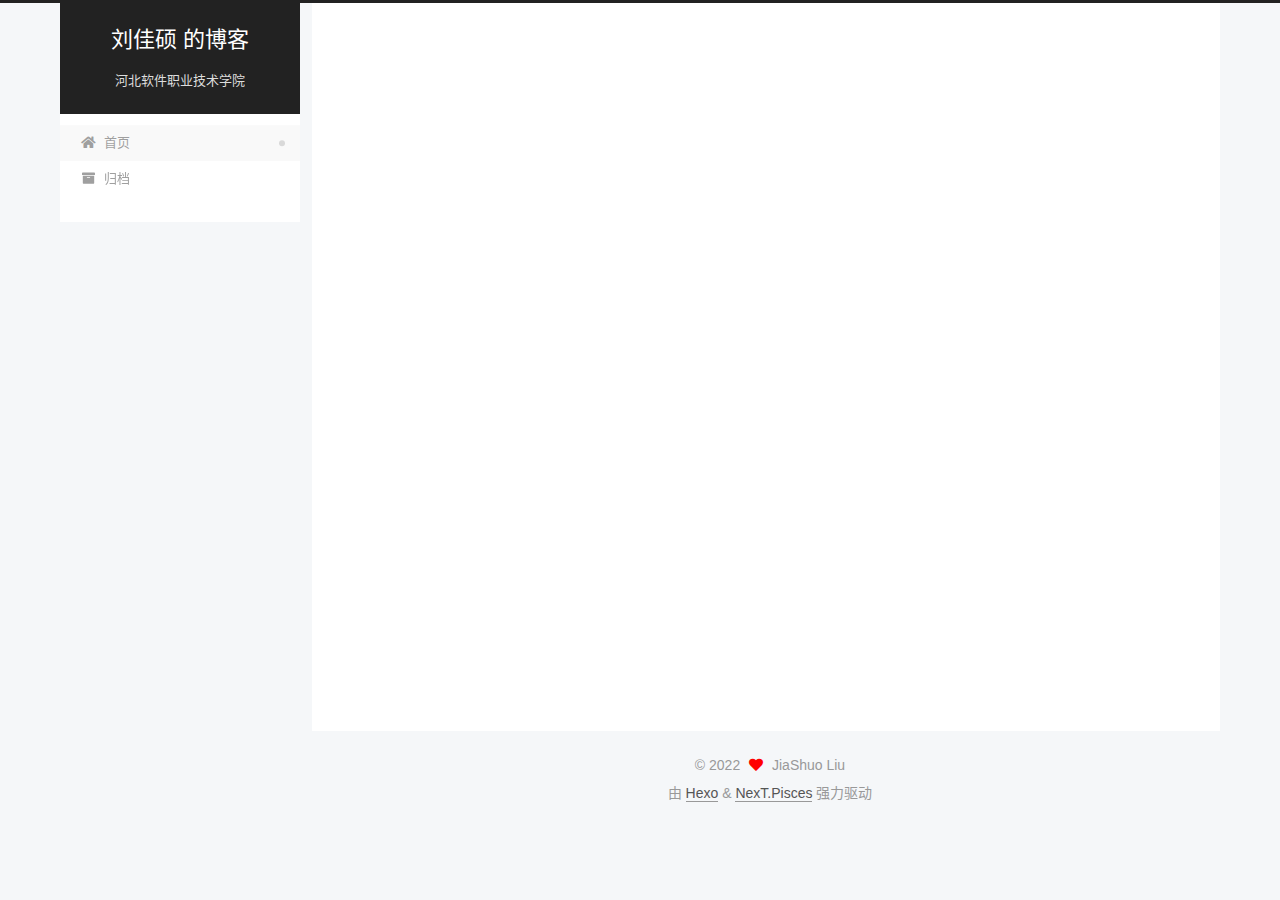
==== commit 8a089506: "Site updated: 2022-05-28 20:07:07" ====
--- a/index.html
+++ b/index.html
@@ -22,12 +22,12 @@
 
   <meta name="description" content="write less,do more">
 <meta property="og:type" content="website">
-<meta property="og:title" content="Yc-chenchen 的博客">
+<meta property="og:title" content="刘佳硕 的博客">
 <meta property="og:url" content="http://example.com/index.html">
-<meta property="og:site_name" content="Yc-chenchen 的博客">
+<meta property="og:site_name" content="刘佳硕 的博客">
 <meta property="og:description" content="write less,do more">
 <meta property="og:locale" content="zh_CN">
-<meta property="article:author" content="Yc-chenchen">
+<meta property="article:author" content="JiaShuo Liu">
 <meta name="twitter:card" content="summary">
 
 <link rel="canonical" href="http://example.com/">
@@ -43,7 +43,7 @@
   };
 </script>
 
-  <title>Yc-chenchen 的博客</title>
+  <title>刘佳硕 的博客</title>
   
 
 
@@ -94,10 +94,10 @@
 
     <a href="/" class="brand" rel="start">
       <span class="logo-line-before"><i></i></span>
-      <h1 class="site-title">Yc-chenchen 的博客</h1>
+      <h1 class="site-title">刘佳硕 的博客</h1>
       <span class="logo-line-after"><i></i></span>
     </a>
-      <p class="site-subtitle" itemprop="description">When you have eliminated all the impossible, whatever remains,however improbable, must be the truth.</p>
+      <p class="site-subtitle" itemprop="description">河北软件职业技术学院</p>
   </div>
 
   <div class="site-nav-right">
@@ -148,21 +148,21 @@
   
   
   <article itemscope itemtype="http://schema.org/Article" class="post-block" lang="zh-CN">
-    <link itemprop="mainEntityOfPage" href="http://example.com/2022/05/28/my-second-blog/">
+    <link itemprop="mainEntityOfPage" href="http://example.com/2022/05/28/my-third-blog/">
 
     <span hidden itemprop="author" itemscope itemtype="http://schema.org/Person">
       <meta itemprop="image" content="/images/avatar.gif">
-      <meta itemprop="name" content="Yc-chenchen">
+      <meta itemprop="name" content="JiaShuo Liu">
       <meta itemprop="description" content="write less,do more">
     </span>
 
     <span hidden itemprop="publisher" itemscope itemtype="http://schema.org/Organization">
-      <meta itemprop="name" content="Yc-chenchen 的博客">
+      <meta itemprop="name" content="刘佳硕 的博客">
     </span>
       <header class="post-header">
         <h2 class="post-title" itemprop="name headline">
           
-            <a href="/2022/05/28/my-second-blog/" class="post-title-link" itemprop="url">my second blog</a>
+            <a href="/2022/05/28/my-third-blog/" class="post-title-link" itemprop="url">my third blog</a>
         </h2>
 
         <div class="post-meta">
@@ -171,9 +171,8 @@
                 <i class="far fa-calendar"></i>
               </span>
               <span class="post-meta-item-text">发表于</span>
-              
-
-              <time title="创建时间：2022-05-28 14:17:41 / 修改时间：14:17:55" itemprop="dateCreated datePublished" datetime="2022-05-28T14:17:41+08:00">2022-05-28</time>
+
+              <time title="创建时间：2022-05-28 20:06:36" itemprop="dateCreated datePublished" datetime="2022-05-28T20:06:36+08:00">2022-05-28</time>
             </span>
 
           
@@ -206,21 +205,21 @@
   
   
   <article itemscope itemtype="http://schema.org/Article" class="post-block" lang="zh-CN">
-    <link itemprop="mainEntityOfPage" href="http://example.com/2022/05/24/LAMP-LNMP%E7%BD%91%E7%AB%99%E6%9E%B6%E6%9E%84%E4%B8%8E%E8%BF%90%E7%BB%B4%E5%AE%9E%E6%88%98%E5%A4%A7%E7%BA%B2/">
+    <link itemprop="mainEntityOfPage" href="http://example.com/2022/05/28/my-second-blog/">
 
     <span hidden itemprop="author" itemscope itemtype="http://schema.org/Person">
       <meta itemprop="image" content="/images/avatar.gif">
-      <meta itemprop="name" content="Yc-chenchen">
+      <meta itemprop="name" content="JiaShuo Liu">
       <meta itemprop="description" content="write less,do more">
     </span>
 
     <span hidden itemprop="publisher" itemscope itemtype="http://schema.org/Organization">
-      <meta itemprop="name" content="Yc-chenchen 的博客">
+      <meta itemprop="name" content="刘佳硕 的博客">
     </span>
       <header class="post-header">
         <h2 class="post-title" itemprop="name headline">
           
-            <a href="/2022/05/24/LAMP-LNMP%E7%BD%91%E7%AB%99%E6%9E%B6%E6%9E%84%E4%B8%8E%E8%BF%90%E7%BB%B4%E5%AE%9E%E6%88%98%E5%A4%A7%E7%BA%B2/" class="post-title-link" itemprop="url">LAMP+LNMP网站架构与运维实战大纲</a>
+            <a href="/2022/05/28/my-second-blog/" class="post-title-link" itemprop="url">my second blog</a>
         </h2>
 
         <div class="post-meta">
@@ -229,9 +228,8 @@
                 <i class="far fa-calendar"></i>
               </span>
               <span class="post-meta-item-text">发表于</span>
-              
-
-              <time title="创建时间：2022-05-24 01:07:12 / 修改时间：01:07:44" itemprop="dateCreated datePublished" datetime="2022-05-24T01:07:12+08:00">2022-05-24</time>
+
+              <time title="创建时间：2022-05-28 20:06:27" itemprop="dateCreated datePublished" datetime="2022-05-28T20:06:27+08:00">2022-05-28</time>
             </span>
 
           
@@ -245,238 +243,7 @@
     <div class="post-body" itemprop="articleBody">
 
       
-          <h2 id="（一）LAMP-LNMP网站架构与运维实战教学大纲"><a href="#（一）LAMP-LNMP网站架构与运维实战教学大纲" class="headerlink" title="（一）LAMP+LNMP网站架构与运维实战教学大纲"></a><strong>（一）LAMP+LNMP网站架构与运维实战教学大纲</strong></h2><p>课程名称：LAMP+LNMP网站架构与运维实战</p>
-<p>课程类型: 专业基础课</p>
-<p>总 学 时：88   讲课学时：44   实验学时：42</p>
-<p>学　　分：6</p>
-<p>适用对象：网络管理技术</p>
-<h2 id="1．课程性质"><a href="#1．课程性质" class="headerlink" title="1．课程性质"></a>1．课程性质</h2><p>随着互联网技术的发展以及电子商务的兴起，Linux已经成为互联网上最为流行的网络操作系统，可以说，Linux系统成为支撑互联网发展的重要基石之一；Apache作为一个非常成熟的Web服务器系统，目前仍然统治者Web服务器市场；Nginx作为后起之秀，无论是在Web服务器方面，还是在反向代理以及负载均衡方面都是有及其优秀的性能；MySQL自从诞生起，就定位为互联网数据库，目前仍然是绝大部分网站后台数据库管理系统的首选；PHP已经逐步成为电子商务网站开发的主流技术。本书旨在系统介绍Linux、Apache、Nginx、MySQL以及PHP编程的相关知识和技巧。</p>
-<h2 id="2．课程目标"><a href="#2．课程目标" class="headerlink" title="2．课程目标"></a>2．课程目标</h2><p>(1)掌握LAMP的基础安装和配置。</p>
-<p>(2)掌握LNMP的基础安装和配置。</p>
-<p>(3)学会使用WordPress搭建自己的博客站点。</p>
-<p>(4)掌握计划任务和作业调度。</p>
-<p>（5）掌握LAMP和LANP性能监控。</p>
-<p>（6）掌握Zabbix全方位监控服务。</p>
-<h2 id="3．课程内容及要求"><a href="#3．课程内容及要求" class="headerlink" title="3．课程内容及要求"></a>3．课程内容及要求</h2><h3 id="模块一：LAMP"><a href="#模块一：LAMP" class="headerlink" title="模块一：LAMP"></a>模块一：LAMP</h3><p>A是指Apache HTTP Server，为Web服务器软件。但是在业界人士口中，通常用Apache来代替Apache HTTP Server，尽管不是非常准确，但是这似乎已经成为了一个共识。M代表数据库管理系统，是指MySQL或者MariaDB，其中MariaDB是由MySQL派生出来的版本。字母P代表PHP、Python或者Perl等脚本语言</p>
-<p>（1）Linux的安装使用</p>
-<p>（2）Apache的安装使用</p>
-<p>（3）MySQL的安装使用</p>
-<p>（4）PHP的安装使用</p>
-<p>（5）mysqli</p>
-<p>（6）PDO</p>
-<h3 id="模块二：使用WordPress搭建自己的博客站点"><a href="#模块二：使用WordPress搭建自己的博客站点" class="headerlink" title="模块二：使用WordPress搭建自己的博客站点"></a>模块二：使用WordPress搭建自己的博客站点</h3><p>LAMP是众多博客系统中使用最多的技术。本章将以WordPress为例，说明如何使用LAMP技术来开发一些实用的系统。</p>
-<p>（1）准备环境</p>
-<p>（2）系统安装</p>
-<h3 id="模块三：深入Linux"><a href="#模块三：深入Linux" class="headerlink" title="模块三：深入Linux"></a>模块三：深入Linux</h3><p>掌握Linux日常运维中的Shell管理、磁盘管理和文件管理。</p>
-<p>（1）认识与学习Shell</p>
-<p>（2）文件与目录管理</p>
-<p>（3）磁盘与文件系统管理</p>
-<h3 id="模块四：深入MySQL数据库"><a href="#模块四：深入MySQL数据库" class="headerlink" title="模块四：深入MySQL数据库"></a>模块四：深入MySQL数据库</h3><p>掌握高级的数据库功能，例如函数、存储引擎、视图以及事务管理等。。</p>
-<p>（1）常用内置函数</p>
-<p>（2）存储引擎</p>
-<p>（3）字符集</p>
-<p>（4）索引</p>
-<p>（5）视图</p>
-<p>（6）锁和事务</p>
-<p>（7）MySQL权限管理</p>
-<h3 id="模块五：深入PHP编程"><a href="#模块五：深入PHP编程" class="headerlink" title="模块五：深入PHP编程"></a>模块五：深入PHP编程</h3><p>掌握PHP的基础语法，因为PHP语言语法简洁，规则宽松，架构简单，基本不需要配置文件，并且内置了很多实用性强的函数，这使得PHP学习成本极低，使用起来非常灵活。</p>
-<p>（1）条件语句</p>
-<p>（2）循环语句</p>
-<p>（3）跳转语句</p>
-<p>（4）PHP数组</p>
-<p>（5）PHP函数</p>
-<p>（6）面向对象编程</p>
-<h3 id="模块六：SSL让网站更安全"><a href="#模块六：SSL让网站更安全" class="headerlink" title="模块六：SSL让网站更安全"></a>模块六：SSL让网站更安全</h3><p>掌握SSL技术，近几年来，随着安全技术的发展，攻击和反攻击的对抗越来越明显，用户资料泄露的事件不断地出现。因此，网站的运营不仅仅满足于正常提供服务，还要尽最大可能地防止安全隐患。。</p>
-<p>（1）什么是SSL</p>
-<p>（2）SSL证书申请</p>
-<p>（3）Apache服务器配置SSL证书</p>
-<p>（4）Nginx服务器配置SSL证书</p>
-<h3 id="模块七：LAMP什么是SSL安全管理"><a href="#模块七：LAMP什么是SSL安全管理" class="headerlink" title="模块七：LAMP什么是SSL安全管理"></a>模块七：LAMP什么是SSL安全管理</h3><p>LAMP中涉及到安全管理的技术要点，使得读者能够在学习本章之后，熟练掌握在LAMP的运营中如何加固自己的应用系统。</p>
-<p>（1）Linux安SSL证书申请全管理</p>
-<p>（2）Apache安Apache服务器配置SSL证书全管理</p>
-<p>（3）MySQLNginx服务器配置SSL证书安全管理</p>
-<p>（4）PHP安全管理</p>
-<h3 id="模块八：计划任务和作业调度"><a href="#模块八：计划任务和作业调度" class="headerlink" title="模块八：计划任务和作业调度"></a>模块八：计划任务和作业调度</h3><p>在Linux系统中，掌握计划任务和作业调度可以在一定程度上实现系统运维的自动化。许多重复执行的任务以及非常耗时的任务都可以通过计划任务和作业来完成。充分利用计划任务和作业调度，会收到事半功倍的效果。</p>
-<p>（1）计划任务</p>
-<p>（2）作业调度</p>
-<h3 id="模块九：Nginx入门"><a href="#模块九：Nginx入门" class="headerlink" title="模块九：Nginx入门"></a>模块九：Nginx入门</h3><p>Nginx是一个高性能的HTTP服务器和反向代理服务器。将掌握它的安装配置和优化。</p>
-<p>（1）安装Nginx</p>
-<p>（2）Nginx目录与配置文件</p>
-<p>（3）配置虚拟主机</p>
-<p>（4）Nginx性能优化</p>
-<p>（5）集成PHP</p>
-<h3 id="模块十：深入Nginx"><a href="#模块十：深入Nginx" class="headerlink" title="模块十：深入Nginx"></a>模块十：深入Nginx</h3><p>掌握Nginx的高级应用，主要包括负载均衡和反向代理这两个方面。</p>
-<p>（1）Nginx负载均衡</p>
-<p>（2）Nginx反向代理</p>
-<h3 id="模块十一：LAMP和LANP性能监控"><a href="#模块十一：LAMP和LANP性能监控" class="headerlink" title="模块十一：LAMP和LANP性能监控"></a>模块十一：LAMP和LANP性能监控</h3><p>掌握LAMP和LANP的各种监控命令和扩展模块。</p>
-<p>（1）Linux常用监控命令</p>
-<p>（2）Apache常用监控方法</p>
-<p>（3）MySQL常用监控方法</p>
-<p>（4）Nginx常用监控方法</p>
-<p>（5）PHP-FPM常用监控方法</p>
-<h3 id="模块十二：Zabbix全方位监控服务"><a href="#模块十二：Zabbix全方位监控服务" class="headerlink" title="模块十二：Zabbix全方位监控服务"></a>模块十二：Zabbix全方位监控服务</h3><p>掌握Zabbix系统的使用方法。</p>
-<p>（1）Zabbix简介</p>
-<p>（2）安装Zabbix</p>
-<p>（3）配置Zabbix监控服务</p>
-<h2 id="4．实践环节"><a href="#4．实践环节" class="headerlink" title="4．实践环节"></a>4．实践环节</h2><p>本课程包括LAMP入门、LAMP高级应用、搭建LNMP网站架构和网站系统监控四个部分。</p>
-<p>（1）LAMP入门（模块一、模块二）（安装、配置、搭建博客，4学时）</p>
-<p>1）了解安装各种框架的方式；</p>
-<p>2）了解配置各种框架的方式；</p>
-<p>3）掌握mysqli；</p>
-<p>4）掌握PDO；</p>
-<p>（2）系统管理：（模块三、模块四、模块五、模块六、模块七、模块八）（16学时）</p>
-<p>1）掌握Linux的高级内容，如Shell、文件管理；</p>
-<p>2）熟悉MySQL数据库的特色，如函数、索引、事务；</p>
-<p>3）学会PHP编程，掌握其基础语法；</p>
-<p>4）掌握SSL的证书管理；</p>
-<p>5）掌握计划任务和作业调度；</p>
-<p>6）掌握LAMP下的SSL管理。</p>
-<p>（3）搭建LNMP网站架构：（模块九、模块十，上机实践15学时）</p>
-<p>1）安装并配置Nginx；</p>
-<p>2）集成PHP；</p>
-<p>3）了解Nginx负载均衡；</p>
-<p>4）了解Nginx反向代理。</p>
-<p>（4）网站系统监控：（模块十一、模块十二，上机实践20学时）</p>
-<p>1）Linux常用监控命令</p>
-<p>2）Apache常用监控方法</p>
-<p>3）MySQL常用监控方法</p>
-<p>4）Nginx常用监控方法</p>
-<p>5）PHP-FPM常用监控方法</p>
-<p>6）安装Zabbix</p>
-<p>7）配置Zabbix监控服务</p>
-<h2 id="5．各教学环节学时分配"><a href="#5．各教学环节学时分配" class="headerlink" title="5．各教学环节学时分配"></a>5．各教学环节学时分配</h2><table>
-<thead>
-<tr>
-<th>章节（或内容）</th>
-<th>讲课</th>
-<th>习题课</th>
-<th>讨论课</th>
-<th>实验</th>
-<th>其它</th>
-<th>合计</th>
-</tr>
-</thead>
-<tbody><tr>
-<td>互联网“打工人”的LAMP</td>
-<td>2</td>
-<td></td>
-<td></td>
-<td></td>
-<td></td>
-<td></td>
-</tr>
-<tr>
-<td>使用WordPress搭建自己的博客站点</td>
-<td>2</td>
-<td></td>
-<td></td>
-<td>2</td>
-<td></td>
-<td></td>
-</tr>
-<tr>
-<td>深入Linux</td>
-<td>4</td>
-<td></td>
-<td></td>
-<td>4</td>
-<td></td>
-<td></td>
-</tr>
-<tr>
-<td>深入MySQL数据库</td>
-<td>4</td>
-<td></td>
-<td></td>
-<td>2</td>
-<td></td>
-<td></td>
-</tr>
-<tr>
-<td>深入PHP编程</td>
-<td>4</td>
-<td></td>
-<td></td>
-<td>4</td>
-<td></td>
-<td></td>
-</tr>
-<tr>
-<td>SSL让网站更安全</td>
-<td>4</td>
-<td></td>
-<td></td>
-<td>4</td>
-<td></td>
-<td></td>
-</tr>
-<tr>
-<td>LAMP什么是SSL安全管理</td>
-<td>4</td>
-<td></td>
-<td></td>
-<td>4</td>
-<td></td>
-<td></td>
-</tr>
-<tr>
-<td>计划任务和作业调度</td>
-<td>4</td>
-<td></td>
-<td></td>
-<td>4</td>
-<td></td>
-<td></td>
-</tr>
-<tr>
-<td>Nginx入门</td>
-<td>4</td>
-<td></td>
-<td></td>
-<td>4</td>
-<td></td>
-<td></td>
-</tr>
-<tr>
-<td>深入Nginx</td>
-<td>4</td>
-<td></td>
-<td></td>
-<td>4</td>
-<td></td>
-<td></td>
-</tr>
-<tr>
-<td>LAMP和LANP性能监控</td>
-<td>4</td>
-<td></td>
-<td></td>
-<td>4</td>
-<td></td>
-<td></td>
-</tr>
-<tr>
-<td>Zabbix全方位监控服务</td>
-<td>4</td>
-<td></td>
-<td></td>
-<td>4</td>
-<td></td>
-<td></td>
-</tr>
-<tr>
-<td>合计</td>
-<td>44</td>
-<td></td>
-<td></td>
-<td>40</td>
-<td></td>
-<td>88</td>
-</tr>
-</tbody></table>
-<h2 id="6．考核方式"><a href="#6．考核方式" class="headerlink" title="6．考核方式"></a>6．考核方式</h2><p>本课程考核为期末闭卷笔试和平时考核相结合。学生的课程总评成绩由平时成绩（占30%）和期末考试成绩（占70%）两部分构成，平时成绩中实验成绩占60%，出勤、作业、课堂提问、学习主动性等各占10%。</p>
-<h2 id="7．推荐教材和教学参考书"><a href="#7．推荐教材和教学参考书" class="headerlink" title="7．推荐教材和教学参考书"></a>7．推荐教材和教学参考书</h2><p><strong>教</strong> <strong>材：</strong> 《LAMP+LNMP网站架构与运维实战》， 清华大学出版社，2021.6</p>
-<h1 id=""><a href="#" class="headerlink" title=""></a></h1>
+          
       
     </div>
 
@@ -495,145 +262,21 @@
   
   
   <article itemscope itemtype="http://schema.org/Article" class="post-block" lang="zh-CN">
-    <link itemprop="mainEntityOfPage" href="http://example.com/2022/05/23/hexo%E6%8C%87%E4%BB%A4/">
+    <link itemprop="mainEntityOfPage" href="http://example.com/2022/05/20/my-first-blog/">
 
     <span hidden itemprop="author" itemscope itemtype="http://schema.org/Person">
       <meta itemprop="image" content="/images/avatar.gif">
-      <meta itemprop="name" content="Yc-chenchen">
+      <meta itemprop="name" content="JiaShuo Liu">
       <meta itemprop="description" content="write less,do more">
     </span>
 
     <span hidden itemprop="publisher" itemscope itemtype="http://schema.org/Organization">
-      <meta itemprop="name" content="Yc-chenchen 的博客">
+      <meta itemprop="name" content="刘佳硕 的博客">
     </span>
       <header class="post-header">
         <h2 class="post-title" itemprop="name headline">
           
-            <a href="/2022/05/23/hexo%E6%8C%87%E4%BB%A4/" class="post-title-link" itemprop="url">hexo指令详解</a>
-        </h2>
-
-        <div class="post-meta">
-            <span class="post-meta-item">
-              <span class="post-meta-item-icon">
-                <i class="far fa-calendar"></i>
-              </span>
-              <span class="post-meta-item-text">发表于</span>
-
-              <time title="创建时间：2022-05-23 23:49:25" itemprop="dateCreated datePublished" datetime="2022-05-23T23:49:25+08:00">2022-05-23</time>
-            </span>
-              <span class="post-meta-item">
-                <span class="post-meta-item-icon">
-                  <i class="far fa-calendar-check"></i>
-                </span>
-                <span class="post-meta-item-text">更新于</span>
-                <time title="修改时间：2022-05-24 00:49:31" itemprop="dateModified" datetime="2022-05-24T00:49:31+08:00">2022-05-24</time>
-              </span>
-
-          
-
-        </div>
-      </header>
-
-    
-    
-    
-    <div class="post-body" itemprop="articleBody">
-
-      
-          <h2 id="0-对main分支进行部署更新"><a href="#0-对main分支进行部署更新" class="headerlink" title="0.对main分支进行部署更新"></a>0.对main分支进行部署更新</h2><figure class="highlight markdown"><table><tr><td class="gutter"><pre><span class="line">1</span><br><span class="line">2</span><br><span class="line">3</span><br></pre></td><td class="code"><pre><span class="line">$ hexo clean 	# 清理缓存，可选用</span><br><span class="line">$ hexo g 	# 生成资源文件</span><br><span class="line">$ hexo d	# 部署到服务器 此命令使刚刚完成写作的文章自动生成网站静态文件，并部署到设				定的仓库。</span><br></pre></td></tr></table></figure>
-
-
-
-
-
-<h2 id="1-hexo-init"><a href="#1-hexo-init" class="headerlink" title="1.hexo init"></a>1.hexo init</h2><p> <code>hexo init</code> 命令用于初始化本地文件夹为网站的根目录 </p>
-<figure class="highlight markdown"><table><tr><td class="gutter"><pre><span class="line">1</span><br></pre></td><td class="code"><pre><span class="line">$ hexo init [folder]</span><br></pre></td></tr></table></figure>
-
-<ul>
-<li><code>folder</code> 可选参数，用以指定初始化目录的路径，若无指定则默认为当前目录</li>
-</ul>
-<h2 id="2-hexo-new"><a href="#2-hexo-new" class="headerlink" title="2.hexo new"></a>2.hexo new</h2><p> <code>hexo new</code> 命令用于新建文章，<strong>一般可以简写为 <code>hexo n</code></strong> </p>
-<figure class="highlight markdown"><table><tr><td class="gutter"><pre><span class="line">1</span><br></pre></td><td class="code"><pre><span class="line">$ hexo new [layout] <span class="language-xml"><span class="tag">&lt;<span class="name">title</span>&gt;</span></span></span><br></pre></td></tr></table></figure>
-
-<ul>
-<li><code>layout</code> 可选参数，用以指定文章类型，若无指定则默认由配置文件中的 default_layout 选项决定</li>
-<li> 必填参数，用以指定文章标题，如果参数值中含有空格，则需要使用双引号包围 </li>
-</ul>
-<p>在博客根目录下面执行： </p>
-<figure class="highlight markdown"><table><tr><td class="gutter"><pre><span class="line">1</span><br></pre></td><td class="code"><pre><span class="line">$ hexo new &quot;文章标题&quot;</span><br></pre></td></tr></table></figure>
-
-<p> 例如：你想创建一个名为”我的第一个博客“的文章 ，可以执行：</p>
-<figure class="highlight markdown"><table><tr><td class="gutter"><pre><span class="line">1</span><br></pre></td><td class="code"><pre><span class="line">$ hexo new &quot;my-first-blog&quot;</span><br></pre></td></tr></table></figure>
-
-<p> 文章链接建议是英文，然后会显示你的文章生成的目录，每次生成的文章都固定在你的博客根目录下面的source/_posts下 </p>
-<h2 id="3-hexo-generate"><a href="#3-hexo-generate" class="headerlink" title="3.hexo generate"></a>3.hexo generate</h2><p> <code>hexo generate</code> 命令用于生成静态文件，<strong>一般可以简写为 <code>hexo g</code></strong> </p>
-<figure class="highlight markdown"><table><tr><td class="gutter"><pre><span class="line">1</span><br></pre></td><td class="code"><pre><span class="line">$ hexo generate</span><br></pre></td></tr></table></figure>
-
-<ul>
-<li><code>-d</code> 选项，指定生成后部署，<strong>与 <code>hexo d -g</code> 等价</strong></li>
-</ul>
-<h2 id="4-hexo-server"><a href="#4-hexo-server" class="headerlink" title="4.hexo server"></a>4.hexo server</h2><p> <code>hexo server</code> 命令用于启动本地服务器，<strong>一般可以简写为 <code>hexo s</code></strong> </p>
-<figure class="highlight markdown"><table><tr><td class="gutter"><pre><span class="line">1</span><br></pre></td><td class="code"><pre><span class="line">$ hexo server</span><br></pre></td></tr></table></figure>
-
-<ul>
-<li><p><code>-p</code> 选项，指定服务器端口，默认为 4000</p>
-</li>
-<li><p><code>-i</code> 选项，指定服务器 IP 地址，默认为 0.0.0.0</p>
-</li>
-<li><p><code>-s</code> 选项，静态模式 ，仅提供 public 文件夹中的文件并禁用文件监视</p>
-<p><strong>说明</strong> ：运行服务器前需要安装 hexo-server 插件 </p>
-</li>
-</ul>
-<figure class="highlight markdown"><table><tr><td class="gutter"><pre><span class="line">1</span><br></pre></td><td class="code"><pre><span class="line">$ npm install hexo-server --save</span><br></pre></td></tr></table></figure>
-
-
-
-<h2 id="5-hexo-deploy"><a href="#5-hexo-deploy" class="headerlink" title="5.hexo deploy"></a>5.hexo deploy</h2><p> <code>hexo deploy</code> 命令用于部署网站，<strong>一般可以简写为 <code>hexo d</code></strong> </p>
-<figure class="highlight markdown"><table><tr><td class="gutter"><pre><span class="line">1</span><br></pre></td><td class="code"><pre><span class="line">$ hexo deploy</span><br></pre></td></tr></table></figure>
-
-<ul>
-<li><code>-g</code> 选项，指定生成后部署，<strong>与 <code>hexo g -d</code> 等价</strong></li>
-</ul>
-<h2 id="6-hexo-clean"><a href="#6-hexo-clean" class="headerlink" title="6.hexo clean"></a>6.hexo clean</h2><p> <code>hexo clean</code> 命令用于清理缓存文件，是一个比较常用的命令 </p>
-<figure class="highlight markdown"><table><tr><td class="gutter"><pre><span class="line">1</span><br></pre></td><td class="code"><pre><span class="line">$ hexo clean</span><br></pre></td></tr></table></figure>
-
-<ul>
-<li><strong>网站显示异常时可尝试此操作</strong> </li>
-</ul>
-
-      
-    </div>
-
-    
-    
-    
-      <footer class="post-footer">
-        <div class="post-eof"></div>
-      </footer>
-  </article>
-  
-  
-  
-
-      
-  
-  
-  <article itemscope itemtype="http://schema.org/Article" class="post-block" lang="zh-CN">
-    <link itemprop="mainEntityOfPage" href="http://example.com/2022/05/20/my-first-blog/">
-
-    <span hidden itemprop="author" itemscope itemtype="http://schema.org/Person">
-      <meta itemprop="image" content="/images/avatar.gif">
-      <meta itemprop="name" content="Yc-chenchen">
-      <meta itemprop="description" content="write less,do more">
-    </span>
-
-    <span hidden itemprop="publisher" itemscope itemtype="http://schema.org/Organization">
-      <meta itemprop="name" content="Yc-chenchen 的博客">
-    </span>
-      <header class="post-header">
-        <h2 class="post-title" itemprop="name headline">
-          
-            <a href="/2022/05/20/my-first-blog/" class="post-title-link" itemprop="url">个人简介</a>
+            <a href="/2022/05/20/my-first-blog/" class="post-title-link" itemprop="url">你好，世界！</a>
         </h2>
 
         <div class="post-meta">
@@ -650,7 +293,7 @@
                   <i class="far fa-calendar-check"></i>
                 </span>
                 <span class="post-meta-item-text">更新于</span>
-                <time title="修改时间：2022-05-28 00:07:06" itemprop="dateModified" datetime="2022-05-28T00:07:06+08:00">2022-05-28</time>
+                <time title="修改时间：2022-05-28 20:04:51" itemprop="dateModified" datetime="2022-05-28T20:04:51+08:00">2022-05-28</time>
               </span>
 
           
@@ -665,17 +308,7 @@
 
       
           <ul>
-<li><p>教育经历</p>
-<p>河北软件职业技术学院 在读</p>
-<p>云计算专业</p>
-</li>
-</ul>
-<ul>
-<li><p>爱好</p>
-<p>打游戏</p>
-<p>打游戏</p>
-<p>打游戏</p>
-</li>
+<li>Hello World！</li>
 </ul>
 
       
@@ -750,7 +383,7 @@
 
       <div class="site-overview-wrap sidebar-panel">
         <div class="site-author motion-element" itemprop="author" itemscope itemtype="http://schema.org/Person">
-  <p class="site-author-name" itemprop="name">Yc-chenchen</p>
+  <p class="site-author-name" itemprop="name">JiaShuo Liu</p>
   <div class="site-description" itemprop="description">write less,do more</div>
 </div>
 <div class="site-state-wrap motion-element">
@@ -758,7 +391,7 @@
       <div class="site-state-item site-state-posts">
           <a href="/archives/">
         
-          <span class="site-state-item-count">4</span>
+          <span class="site-state-item-count">3</span>
           <span class="site-state-item-name">日志</span>
         </a>
       </div>
@@ -790,7 +423,7 @@
   <span class="with-love">
     <i class="fa fa-heart"></i>
   </span>
-  <span class="author" itemprop="copyrightHolder">Yc-chenchen</span>
+  <span class="author" itemprop="copyrightHolder">JiaShuo Liu</span>
 </div>
   <div class="powered-by">由 <a href="https://hexo.io/" class="theme-link" rel="noopener" target="_blank">Hexo</a> & <a href="https://pisces.theme-next.org/" class="theme-link" rel="noopener" target="_blank">NexT.Pisces</a> 强力驱动
   </div>
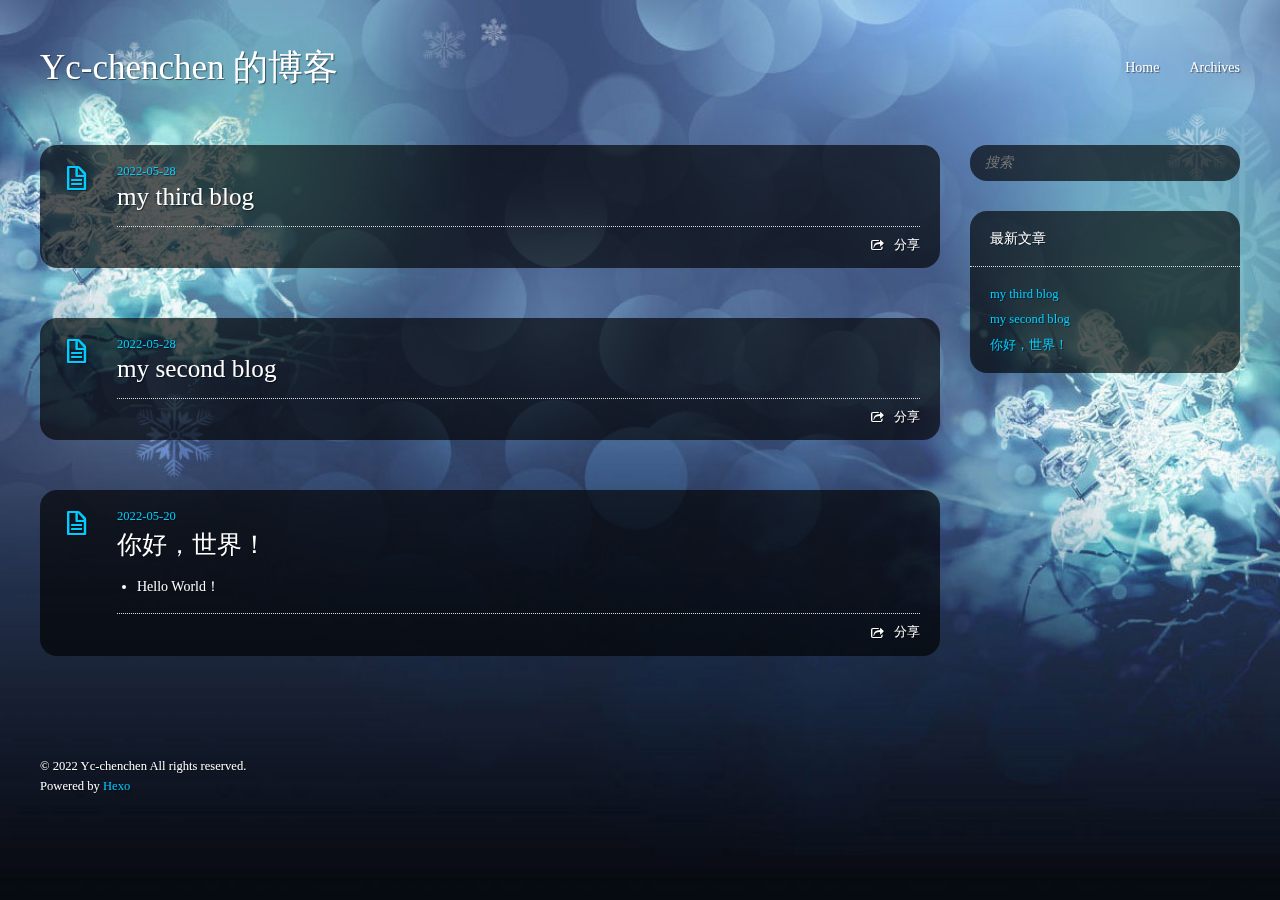
==== commit d55f54d1: "Site updated: 2022-06-10 20:02:42" ====
--- a/index.html
+++ b/index.html
@@ -1,483 +1,243 @@
-<!DOCTYPE html>
-<html lang="zh-CN">
+<!DOCTYPE HTML>
+<html>
 <head>
-  <meta charset="UTF-8">
-<meta name="viewport" content="width=device-width, initial-scale=1, maximum-scale=2">
-<meta name="theme-color" content="#222">
-<meta name="generator" content="Hexo 5.4.2">
-  <link rel="apple-touch-icon" sizes="180x180" href="/images/apple-touch-icon-next.png">
-  <link rel="icon" type="image/png" sizes="32x32" href="/images/favicon-32x32-next.png">
-  <link rel="icon" type="image/png" sizes="16x16" href="/images/favicon-16x16-next.png">
-  <link rel="mask-icon" href="/images/logo.svg" color="#222">
-
-<link rel="stylesheet" href="/css/main.css">
-
-
-<link rel="stylesheet" href="/lib/font-awesome/css/all.min.css">
-
-<script id="hexo-configurations">
-    var NexT = window.NexT || {};
-    var CONFIG = {"hostname":"example.com","root":"/","scheme":"Pisces","version":"7.8.0","exturl":false,"sidebar":{"position":"left","display":"post","padding":18,"offset":12,"onmobile":false},"copycode":{"enable":false,"show_result":false,"style":null},"back2top":{"enable":true,"sidebar":false,"scrollpercent":false},"bookmark":{"enable":false,"color":"#222","save":"auto"},"fancybox":false,"mediumzoom":false,"lazyload":false,"pangu":false,"comments":{"style":"tabs","active":null,"storage":true,"lazyload":false,"nav":null},"algolia":{"hits":{"per_page":10},"labels":{"input_placeholder":"Search for Posts","hits_empty":"We didn't find any results for the search: ${query}","hits_stats":"${hits} results found in ${time} ms"}},"localsearch":{"enable":false,"trigger":"auto","top_n_per_article":1,"unescape":false,"preload":false},"motion":{"enable":true,"async":false,"transition":{"post_block":"fadeIn","post_header":"slideDownIn","post_body":"slideDownIn","coll_header":"slideLeftIn","sidebar":"slideUpIn"}}};
-  </script>
-
-  <meta name="description" content="write less,do more">
-<meta property="og:type" content="website">
-<meta property="og:title" content="刘佳硕 的博客">
-<meta property="og:url" content="http://example.com/index.html">
-<meta property="og:site_name" content="刘佳硕 的博客">
-<meta property="og:description" content="write less,do more">
-<meta property="og:locale" content="zh_CN">
-<meta property="article:author" content="JiaShuo Liu">
-<meta name="twitter:card" content="summary">
-
-<link rel="canonical" href="http://example.com/">
-
-
-<script id="page-configurations">
-  // https://hexo.io/docs/variables.html
-  CONFIG.page = {
-    sidebar: "",
-    isHome : true,
-    isPost : false,
-    lang   : 'zh-CN'
-  };
-</script>
-
-  <title>刘佳硕 的博客</title>
-  
-
-
-
-
-
-
-  <noscript>
-  <style>
-  .use-motion .brand,
-  .use-motion .menu-item,
-  .sidebar-inner,
-  .use-motion .post-block,
-  .use-motion .pagination,
-  .use-motion .comments,
-  .use-motion .post-header,
-  .use-motion .post-body,
-  .use-motion .collection-header { opacity: initial; }
-
-  .use-motion .site-title,
-  .use-motion .site-subtitle {
-    opacity: initial;
-    top: initial;
-  }
-
-  .use-motion .logo-line-before i { left: initial; }
-  .use-motion .logo-line-after i { right: initial; }
-  </style>
-</noscript>
-
-</head>
-
-<body itemscope itemtype="http://schema.org/WebPage">
-  <div class="container use-motion">
-    <div class="headband"></div>
-
-    <header class="header" itemscope itemtype="http://schema.org/WPHeader">
-      <div class="header-inner"><div class="site-brand-container">
-  <div class="site-nav-toggle">
-    <div class="toggle" aria-label="切换导航栏">
-      <span class="toggle-line toggle-line-first"></span>
-      <span class="toggle-line toggle-line-middle"></span>
-      <span class="toggle-line toggle-line-last"></span>
+  <meta charset="utf-8" />
+  
+  <title>Yc-chenchen 的博客</title>
+  <meta name="author" content="Yc-chenchen" />
+
+  
+  <meta name="description" content="write less,do more" />
+  
+
+  
+
+  <meta name="viewport" content="width=device-width, initial-scale=1, maximum-scale=1" />
+
+  
+  <meta property="og:site_name" content="Yc-chenchen 的博客" />
+
+  
+  
+
+  
+    <meta property="og:image" content="" />
+  
+
+  
+  <link href="/css/images/favicon.ico" rel="icon" />
+  
+
+  <link rel="alternate" href="/atom.xml" title="Yc-chenchen 的博客" type="application/atom+xml">
+  <link rel="stylesheet" href="/css/style.css" media="screen" type="text/css">
+  <!--[if lt IE 9]><script src="//html5shiv.googlecode.com/svn/trunk/html5.js"></script><![endif]-->
+  
+
+
+  <!-- baidu webmaster push -->
+  <script src='//push.zhanzhang.baidu.com/push.js'></script>
+
+<meta name="generator" content="Hexo 5.4.2"></head>
+
+
+<body>
+  <header id="header" class="inner"><div class="alignleft">
+  <h1><a href="/">Yc-chenchen 的博客</a></h1>
+  <h2><a href="/"></a></h2>
+</div>
+<nav id="main-nav" class="alignright">
+  <ul>
+    
+      <li><a href="/">Home</a></li>
+    
+      <li><a href="/archives">Archives</a></li>
+    
+  </ul>
+  <div class="clearfix"></div>
+</nav>
+<div class="clearfix"></div></header>
+  <div id="content" class="inner">
+    <div id="main-col" class="alignleft"><div id="wrapper">
+  <article class="post">
+  
+  <div class="post-content">
+    <header>
+      
+        <div class="icon"></div>
+        <time datetime="2022-05-28T12:06:36.000Z"><a href="/2022/05/28/my-third-blog/">2022-05-28</a></time>
+      
+      
+  
+    <h1 class="title"><a href="/2022/05/28/my-third-blog/">my third blog</a></h1>
+  
+
+    </header>
+    <div class="entry">
+      
+        
+      
     </div>
-  </div>
-
-  <div class="site-meta">
-
-    <a href="/" class="brand" rel="start">
-      <span class="logo-line-before"><i></i></span>
-      <h1 class="site-title">刘佳硕 的博客</h1>
-      <span class="logo-line-after"><i></i></span>
-    </a>
-      <p class="site-subtitle" itemprop="description">河北软件职业技术学院</p>
-  </div>
-
-  <div class="site-nav-right">
-    <div class="toggle popup-trigger">
+    
+    <footer>
+        <div class="alignright">
+          
+          <a href='javascript:void(0)' class="share-link bdsharebuttonbox" data-cmd="more">分享</a>
+        </div>
+        
+        
+        <!-- partial('post/share') -->
+      <div class="clearfix"></div>
+    </footer>
+  </div>
+</article>
+
+
+
+
+
+  <article class="post">
+  
+  <div class="post-content">
+    <header>
+      
+        <div class="icon"></div>
+        <time datetime="2022-05-28T12:06:27.000Z"><a href="/2022/05/28/my-second-blog/">2022-05-28</a></time>
+      
+      
+  
+    <h1 class="title"><a href="/2022/05/28/my-second-blog/">my second blog</a></h1>
+  
+
+    </header>
+    <div class="entry">
+      
+        
+      
     </div>
-  </div>
-</div>
-
-
-
-
-<nav class="site-nav">
-  <ul id="menu" class="main-menu menu">
-        <li class="menu-item menu-item-home">
-
-    <a href="/" rel="section"><i class="fa fa-home fa-fw"></i>首页</a>
-
-  </li>
-        <li class="menu-item menu-item-archives">
-
-    <a href="/archives/" rel="section"><i class="fa fa-archive fa-fw"></i>归档</a>
-
-  </li>
-  </ul>
-</nav>
-
-
-
-
-</div>
+    
+    <footer>
+        <div class="alignright">
+          
+          <a href='javascript:void(0)' class="share-link bdsharebuttonbox" data-cmd="more">分享</a>
+        </div>
+        
+        
+        <!-- partial('post/share') -->
+      <div class="clearfix"></div>
+    </footer>
+  </div>
+</article>
+
+
+
+
+
+  <article class="post">
+  
+  <div class="post-content">
+    <header>
+      
+        <div class="icon"></div>
+        <time datetime="2022-05-20T13:13:05.000Z"><a href="/2022/05/20/my-first-blog/">2022-05-20</a></time>
+      
+      
+  
+    <h1 class="title"><a href="/2022/05/20/my-first-blog/">你好，世界！</a></h1>
+  
+
     </header>
-
-    
-  <div class="back-to-top">
-    <i class="fa fa-arrow-up"></i>
-    <span>0%</span>
-  </div>
-
-
-    <main class="main">
-      <div class="main-inner">
-        <div class="content-wrap">
-          
-
-          <div class="content index posts-expand">
-            
-      
-  
-  
-  <article itemscope itemtype="http://schema.org/Article" class="post-block" lang="zh-CN">
-    <link itemprop="mainEntityOfPage" href="http://example.com/2022/05/28/my-third-blog/">
-
-    <span hidden itemprop="author" itemscope itemtype="http://schema.org/Person">
-      <meta itemprop="image" content="/images/avatar.gif">
-      <meta itemprop="name" content="JiaShuo Liu">
-      <meta itemprop="description" content="write less,do more">
-    </span>
-
-    <span hidden itemprop="publisher" itemscope itemtype="http://schema.org/Organization">
-      <meta itemprop="name" content="刘佳硕 的博客">
-    </span>
-      <header class="post-header">
-        <h2 class="post-title" itemprop="name headline">
-          
-            <a href="/2022/05/28/my-third-blog/" class="post-title-link" itemprop="url">my third blog</a>
-        </h2>
-
-        <div class="post-meta">
-            <span class="post-meta-item">
-              <span class="post-meta-item-icon">
-                <i class="far fa-calendar"></i>
-              </span>
-              <span class="post-meta-item-text">发表于</span>
-
-              <time title="创建时间：2022-05-28 20:06:36" itemprop="dateCreated datePublished" datetime="2022-05-28T20:06:36+08:00">2022-05-28</time>
-            </span>
-
-          
-
-        </div>
-      </header>
-
-    
-    
-    
-    <div class="post-body" itemprop="articleBody">
-
-      
-          
-      
-    </div>
-
-    
-    
-    
-      <footer class="post-footer">
-        <div class="post-eof"></div>
-      </footer>
-  </article>
-  
-  
-  
-
-      
-  
-  
-  <article itemscope itemtype="http://schema.org/Article" class="post-block" lang="zh-CN">
-    <link itemprop="mainEntityOfPage" href="http://example.com/2022/05/28/my-second-blog/">
-
-    <span hidden itemprop="author" itemscope itemtype="http://schema.org/Person">
-      <meta itemprop="image" content="/images/avatar.gif">
-      <meta itemprop="name" content="JiaShuo Liu">
-      <meta itemprop="description" content="write less,do more">
-    </span>
-
-    <span hidden itemprop="publisher" itemscope itemtype="http://schema.org/Organization">
-      <meta itemprop="name" content="刘佳硕 的博客">
-    </span>
-      <header class="post-header">
-        <h2 class="post-title" itemprop="name headline">
-          
-            <a href="/2022/05/28/my-second-blog/" class="post-title-link" itemprop="url">my second blog</a>
-        </h2>
-
-        <div class="post-meta">
-            <span class="post-meta-item">
-              <span class="post-meta-item-icon">
-                <i class="far fa-calendar"></i>
-              </span>
-              <span class="post-meta-item-text">发表于</span>
-
-              <time title="创建时间：2022-05-28 20:06:27" itemprop="dateCreated datePublished" datetime="2022-05-28T20:06:27+08:00">2022-05-28</time>
-            </span>
-
-          
-
-        </div>
-      </header>
-
-    
-    
-    
-    <div class="post-body" itemprop="articleBody">
-
-      
-          
-      
-    </div>
-
-    
-    
-    
-      <footer class="post-footer">
-        <div class="post-eof"></div>
-      </footer>
-  </article>
-  
-  
-  
-
-      
-  
-  
-  <article itemscope itemtype="http://schema.org/Article" class="post-block" lang="zh-CN">
-    <link itemprop="mainEntityOfPage" href="http://example.com/2022/05/20/my-first-blog/">
-
-    <span hidden itemprop="author" itemscope itemtype="http://schema.org/Person">
-      <meta itemprop="image" content="/images/avatar.gif">
-      <meta itemprop="name" content="JiaShuo Liu">
-      <meta itemprop="description" content="write less,do more">
-    </span>
-
-    <span hidden itemprop="publisher" itemscope itemtype="http://schema.org/Organization">
-      <meta itemprop="name" content="刘佳硕 的博客">
-    </span>
-      <header class="post-header">
-        <h2 class="post-title" itemprop="name headline">
-          
-            <a href="/2022/05/20/my-first-blog/" class="post-title-link" itemprop="url">你好，世界！</a>
-        </h2>
-
-        <div class="post-meta">
-            <span class="post-meta-item">
-              <span class="post-meta-item-icon">
-                <i class="far fa-calendar"></i>
-              </span>
-              <span class="post-meta-item-text">发表于</span>
-
-              <time title="创建时间：2022-05-20 21:13:05" itemprop="dateCreated datePublished" datetime="2022-05-20T21:13:05+08:00">2022-05-20</time>
-            </span>
-              <span class="post-meta-item">
-                <span class="post-meta-item-icon">
-                  <i class="far fa-calendar-check"></i>
-                </span>
-                <span class="post-meta-item-text">更新于</span>
-                <time title="修改时间：2022-05-28 20:04:51" itemprop="dateModified" datetime="2022-05-28T20:04:51+08:00">2022-05-28</time>
-              </span>
-
-          
-
-        </div>
-      </header>
-
-    
-    
-    
-    <div class="post-body" itemprop="articleBody">
-
-      
-          <ul>
+    <div class="entry">
+      
+        <ul>
 <li>Hello World！</li>
 </ul>
 
       
     </div>
-
-    
-    
-    
-      <footer class="post-footer">
-        <div class="post-eof"></div>
-      </footer>
-  </article>
-  
-  
-  
-
-
-  
-
-
-
-          </div>
+    
+    <footer>
+        <div class="alignright">
           
-
-<script>
-  window.addEventListener('tabs:register', () => {
-    let { activeClass } = CONFIG.comments;
-    if (CONFIG.comments.storage) {
-      activeClass = localStorage.getItem('comments_active') || activeClass;
-    }
-    if (activeClass) {
-      let activeTab = document.querySelector(`a[href="#comment-${activeClass}"]`);
-      if (activeTab) {
-        activeTab.click();
-      }
-    }
-  });
-  if (CONFIG.comments.storage) {
-    window.addEventListener('tabs:click', event => {
-      if (!event.target.matches('.tabs-comment .tab-content .tab-pane')) return;
-      let commentClass = event.target.classList[1];
-      localStorage.setItem('comments_active', commentClass);
-    });
-  }
+          <a href='javascript:void(0)' class="share-link bdsharebuttonbox" data-cmd="more">分享</a>
+        </div>
+        
+        
+        <!-- partial('post/share') -->
+      <div class="clearfix"></div>
+    </footer>
+  </div>
+</article>
+
+
+
+
+
+
+<nav id="pagination">
+  
+</nav>
+</div></div>
+    <aside id="sidebar" class="alignright">
+  <div class="search">
+  <form action="//google.com/search" method="get" accept-charset="utf-8">
+    <input type="search" name="q" results="0" placeholder="搜索">
+    <input type="hidden" name="q" value="site:example.com">
+  </form>
+</div>
+
+  
+
+  
+<div class="widget tag">
+  <h3 class="title">最新文章</h3>
+  <ul class="entry">
+    
+      <li>
+        <a href="/2022/05/28/my-third-blog/">my third blog</a>
+      </li>
+    
+      <li>
+        <a href="/2022/05/28/my-second-blog/">my second blog</a>
+      </li>
+    
+      <li>
+        <a href="/2022/05/20/my-first-blog/">你好，世界！</a>
+      </li>
+    
+  </ul>
+</div>
+
+
+  
+
+  
+</aside>
+    <div class="clearfix"></div>
+  </div>
+  <footer id="footer" class="inner"><div class="alignleft">
+  <p>
+  
+  &copy; 2022 Yc-chenchen
+  
+  All rights reserved.</p>
+  <p>Powered by <a href="http://hexo.io/" target="_blank">Hexo</a></p>
+</div>
+<div class="clearfix"></div>
+
+<script>window._bd_share_config={"common":{"bdSnsKey":{},"bdText":"","bdMini":"1","bdMiniList":false,"bdPic":"","bdStyle":"2","bdSize":"16"},"share":{}};with(document)0[(getElementsByTagName('head')[0]||body).appendChild(createElement('script')).src='http://bdimg.share.baidu.com/static/api/js/share.js?v=89860593.js?cdnversion='+~(-new Date()/36e5)];</script></footer>
+  <script src="/js/jquery.imagesloaded.min.js"></script>
+<script src="/js/gallery.js"></script>
+
+
+<link rel="stylesheet" href="/fancybox/jquery.fancybox.css" media="screen" type="text/css">
+<script src="/fancybox/jquery.fancybox.pack.js"></script>
+<script type="text/javascript">
+(function($){
+  $('.fancybox').fancybox();
+})(jQuery);
 </script>
 
-        </div>
-          
-  
-  <div class="toggle sidebar-toggle">
-    <span class="toggle-line toggle-line-first"></span>
-    <span class="toggle-line toggle-line-middle"></span>
-    <span class="toggle-line toggle-line-last"></span>
-  </div>
-
-  <aside class="sidebar">
-    <div class="sidebar-inner">
-
-      <ul class="sidebar-nav motion-element">
-        <li class="sidebar-nav-toc">
-          文章目录
-        </li>
-        <li class="sidebar-nav-overview">
-          站点概览
-        </li>
-      </ul>
-
-      <!--noindex-->
-      <div class="post-toc-wrap sidebar-panel">
-      </div>
-      <!--/noindex-->
-
-      <div class="site-overview-wrap sidebar-panel">
-        <div class="site-author motion-element" itemprop="author" itemscope itemtype="http://schema.org/Person">
-  <p class="site-author-name" itemprop="name">JiaShuo Liu</p>
-  <div class="site-description" itemprop="description">write less,do more</div>
-</div>
-<div class="site-state-wrap motion-element">
-  <nav class="site-state">
-      <div class="site-state-item site-state-posts">
-          <a href="/archives/">
-        
-          <span class="site-state-item-count">3</span>
-          <span class="site-state-item-name">日志</span>
-        </a>
-      </div>
-  </nav>
-</div>
-
-
-
-      </div>
-
-    </div>
-  </aside>
-  <div id="sidebar-dimmer"></div>
-
-
-      </div>
-    </main>
-
-    <footer class="footer">
-      <div class="footer-inner">
-        
-
-        
-
-<div class="copyright">
-  
-  &copy; 
-  <span itemprop="copyrightYear">2022</span>
-  <span class="with-love">
-    <i class="fa fa-heart"></i>
-  </span>
-  <span class="author" itemprop="copyrightHolder">JiaShuo Liu</span>
-</div>
-  <div class="powered-by">由 <a href="https://hexo.io/" class="theme-link" rel="noopener" target="_blank">Hexo</a> & <a href="https://pisces.theme-next.org/" class="theme-link" rel="noopener" target="_blank">NexT.Pisces</a> 强力驱动
-  </div>
-
-        
-
-
-
-
-
-
-
-
-      </div>
-    </footer>
-  </div>
-
-  
-  <script src="/lib/anime.min.js"></script>
-  <script src="/lib/velocity/velocity.min.js"></script>
-  <script src="/lib/velocity/velocity.ui.min.js"></script>
-
-<script src="/js/utils.js"></script>
-
-<script src="/js/motion.js"></script>
-
-
-<script src="/js/schemes/pisces.js"></script>
-
-
-<script src="/js/next-boot.js"></script>
-
-
-
-
-  
-
-
-
-
-
-
-
-
-
-
-
-
-
-
-
-  
-
-  
-
+
+<div id='bg'></div>
 </body>
-</html>
+</html>--- a/css/style.css
+++ b/css/style.css
@@ -0,0 +1,837 @@
+@font-face {
+  font-family: 'FontAwesome';
+  font-style: normal;
+  font-weight: normal;
+  src: url("font/fontawesome-webfont.eot?#iefix") format('embedded-opentype'), url("font/fontawesome-webfont.woff") format('woff'), url("font/fontawesome-webfont.ttf") format('truetype'), url("font/fontawesome-webfont.svg#FontAwesomeRegular") format('svg');
+}
+* {
+  margin: 0;
+  padding: 0;
+  font-family: "Microsoft YaHei";
+}
+body {
+  color: #fff;
+  font-size: 14px;
+  text-shadow: 1px 1px 1px rgba(0,0,0,0.5);
+}
+@media screen and (max-width: 1260px) {
+  body {
+    margin: 0 30px;
+  }
+}
+@media screen and (max-width: 600px) {
+  body {
+    font-size: 13px;
+  }
+}
+h1,
+h2,
+h3,
+h4,
+h5,
+h6 {
+  font-family: "Microsoft YaHei";
+}
+h1 {
+  font-size: 1.8em;
+}
+h2 {
+  font-size: 1.5em;
+}
+h3 {
+  font-size: 1.3em;
+}
+a {
+  text-decoration: none;
+  color: #0cf;
+}
+a:hover {
+  text-decoration: underline;
+}
+.alignleft {
+  float: left;
+}
+.alignright {
+  float: right;
+}
+.clearfix {
+  zoom: 1;
+}
+.clearfix:before,
+.clearfix:after {
+  content: "";
+  display: table;
+}
+.clearfix:after {
+  clear: both;
+}
+.inner {
+  width: 1200px;
+  margin: 0 auto;
+}
+@media screen and (max-width: 1260px) {
+  .inner {
+    width: 100%;
+  }
+}
+#main-col {
+  width: 900px;
+}
+@media screen and (max-width: 1260px) {
+  #main-col {
+    width: 100%;
+    margin-right: -300px;
+  }
+}
+@media screen and (max-width: 900px) {
+  #main-col {
+    margin-right: 0;
+    float: none;
+  }
+}
+@media screen and (max-width: 1260px) {
+  #wrapper {
+    margin-right: 300px;
+  }
+}
+@media screen and (max-width: 900px) {
+  #wrapper {
+    margin-right: 0;
+  }
+}
+#bg {
+  background-image: url("images/body.jpg");
+  background-color: #050a10;
+  background-attachment: fixed;
+  background-repeat: no-repeat;
+  background-position: center;
+  background-size: cover;
+  height: 100%;
+  left: 0;
+  position: fixed;
+  top: 0;
+  width: 100%;
+  z-index: -1;
+}
+#header {
+  margin: 50px auto;
+}
+#header a {
+  color: #fff;
+}
+#header a:hover {
+  color: #0cf;
+  text-decoration: none;
+}
+#header h1 {
+  font-weight: normal;
+  font-size: 2.5em;
+  line-height: 1;
+}
+#header h2 {
+  font-weight: normal;
+  font-size: 0.9em;
+  line-height: 1;
+  margin-top: 10px;
+}
+#header #main-nav {
+  font-family: "Microsoft YaHei";
+  line-height: 2.5em;
+}
+#header #main-nav ul {
+  list-style: none;
+}
+#header #main-nav ul li {
+  float: left;
+  margin-left: 30px;
+}
+article {
+  border-radius: 17px;
+  background: rgba(0,0,0,0.65);
+}
+article.page {
+  padding-left: 20px;
+}
+article.page .icon {
+  display: none;
+}
+article.post .icon:before {
+  content: '\f016';
+}
+article.photo .icon:before {
+  content: '\f030';
+}
+article.link .icon:before {
+  content: '\f0c1';
+}
+article.link .title a:after {
+  content: '\f08e';
+  color: #fff;
+  font: 12px FontAwesome;
+  padding-left: 10px;
+  vertical-align: super;
+}
+article .post-content {
+  padding: 20px 20px 15px 77px;
+  margin-bottom: 50px;
+  position: relative;
+}
+@media screen and (max-width: 600px) {
+  article .post-content {
+    padding-left: 20px;
+  }
+}
+article .gallery {
+  overflow: hidden;
+  position: relative;
+}
+article .gallery:hover .control {
+  opacity: 1;
+  -ms-filter: none;
+  filter: none;
+}
+article .gallery img {
+  min-width: 100%;
+  max-width: 100%;
+  height: auto;
+  position: absolute;
+  top: 0;
+  left: 0;
+  opacity: 0;
+  -ms-filter: "progid:DXImageTransform.Microsoft.Alpha(Opacity=0)";
+  filter: alpha(opacity=0);
+}
+article .gallery .control {
+  opacity: 0;
+  -ms-filter: "progid:DXImageTransform.Microsoft.Alpha(Opacity=0)";
+  filter: alpha(opacity=0);
+  -webkit-transition: 0.3s;
+  -moz-transition: 0.3s;
+  -o-transition: 0.3s;
+  -ms-transition: 0.3s;
+  transition: 0.3s;
+}
+article .gallery .prev,
+article .gallery .next {
+  position: absolute;
+  top: 0;
+  width: 50%;
+  height: 100%;
+  cursor: pointer;
+}
+article .gallery .prev:before,
+article .gallery .next:before {
+  position: absolute;
+  font: 24px/1 FontAwesome;
+  text-align: center;
+  width: 24px;
+  text-shadow: 0 0 15px rgba(0,0,0,0.5);
+  color: #fff;
+  margin-top: -12px;
+  top: 50%;
+}
+article .gallery .prev {
+  left: 0;
+}
+article .gallery .prev:before {
+  content: '\f053';
+  left: 10px;
+}
+article .gallery .next {
+  right: 0;
+}
+article .gallery .next:before {
+  content: '\f054';
+  right: 10px;
+}
+article header .icon {
+  width: 32px;
+  height: 32px;
+  margin-right: 25px;
+  position: absolute;
+  top: 20px;
+  left: 20px;
+  color: #0cf;
+}
+@media screen and (max-width: 600px) {
+  article header .icon {
+    display: none;
+  }
+}
+article header .icon:before {
+  position: absolute;
+  font: 32px FontAwesome;
+  top: 0;
+  left: 0;
+  width: 32px;
+  text-align: center;
+}
+article header time {
+  color: #fff;
+  font: 0.9em "Microsoft YaHei";
+  margin-bottom: 5px;
+  display: block;
+  line-height: 1;
+}
+article header .title {
+  font-weight: normal;
+}
+article header .title a {
+  color: #fff;
+}
+article header .title a:hover {
+  color: #0cf;
+  text-decoration: none;
+}
+article .entry {
+  text-align: justify;
+  line-height: 1.6;
+}
+article .entry p,
+article .entry blockquote,
+article .entry ul,
+article .entry ol,
+article .entry dl,
+article .entry table,
+article .entry iframe,
+article .entry h3,
+article .entry h4,
+article .entry h5,
+article .entry h6,
+article .entry .video-container {
+  margin-top: 15px;
+}
+article .entry blockquote {
+  border-left: 4px solid #ddd;
+  padding: 0 15px;
+  color: #ccc;
+/*footer
+        border-top none
+        font-size 0.8em
+        line-height 1
+        margin 20px 0 0
+        padding-top 0
+        cite
+          &:before
+            content '—'
+            color #ccc
+            padding 0 0.5em*/
+}
+article .entry blockquote>:first-child {
+  margin-top: 0px;
+}
+article .entry blockquote>:last-child {
+  margin-bottom: 0px;
+}
+article .entry code,
+article .entry pre {
+  font-family: Consolas, Monaco, Lucida Console, monospace;
+}
+article .entry code {
+  padding: 0 5px;
+  margin: 0 2px;
+  font-size: 0.9em;
+  border: 1px solid #ddd;
+  border-radius: 3px;
+}
+article .entry pre {
+  border: 1px solid #ddd;
+  margin-top: 15px;
+  overflow: auto;
+  padding: 7px 15px;
+  border-radius: 2px;
+}
+article .entry pre code {
+  background: none;
+  padding: 0;
+  margin: 0;
+  border: none;
+  border-radius: 0;
+}
+article .entry ul,
+article .entry ol,
+article .entry dl {
+  margin-left: 20px;
+}
+article .entry ul ul,
+article .entry ol ul,
+article .entry dl ul,
+article .entry ul ol,
+article .entry ol ol,
+article .entry dl ol,
+article .entry ul dl,
+article .entry ol dl,
+article .entry dl dl {
+  margin-top: 0;
+}
+article .entry hr {
+  border-top: 1px dashed;
+  border-bottom: none;
+  margin-top: 10px;
+  margin-bottom: 10px;
+}
+article .entry h1,
+article .entry h2 {
+  font-weight: normal;
+  border-bottom: 1px dashed #ddd;
+  padding-bottom: 10px;
+  margin-top: 20px;
+}
+article .entry h3,
+article .entry h4,
+article .entry h5,
+article .entry h6 {
+  font-weight: normal;
+}
+article .entry img,
+article .entry video {
+  max-width: 100%;
+  height: auto;
+  border: none;
+}
+article .entry iframe {
+  border: none;
+}
+article .entry .caption {
+  display: block;
+  margin-top: 5px;
+  color: #fff;
+  position: relative;
+  font-size: 0.9em;
+  padding-left: 25px;
+}
+article .entry .caption:before {
+  content: '\f040';
+  position: absolute;
+  font: 1.3em FontAwesome;
+  position: absolute;
+  left: 0;
+  top: 3px;
+}
+article .entry .video-container {
+  position: relative;
+  padding-bottom: 56.25%;
+  padding-top: 30px;
+  height: 0;
+  overflow: hidden;
+}
+article .entry .video-container iframe,
+article .entry .video-container object,
+article .entry .video-container embed {
+  position: absolute;
+  top: 0;
+  left: 0;
+  width: 100%;
+  height: 100%;
+  margin-top: 0;
+}
+article .entry .pullquote {
+  float: right;
+  border: none;
+  padding: 0;
+  margin: 1em 0 0.5em 1.5em;
+  text-align: left;
+  width: 45%;
+  font-size: 1.5em;
+}
+article footer {
+  margin-top: 15px;
+  padding-top: 10px;
+  border-top: 1px dotted #ddd;
+  color: #fff;
+  font-size: 0.9em;
+  line-height: 16px;
+  position: relative;
+  min-height: 16px;
+}
+article footer a {
+  color: #fff;
+}
+article footer a:hover {
+  color: #0cf;
+  text-decoration: none;
+}
+article footer a:before {
+  font: 1.1em FontAwesome;
+  padding-right: 10px;
+  vertical-align: middle;
+}
+article footer a.more-link:before {
+  content: '\f054';
+}
+article footer a.share-link {
+  margin-left: 5px;
+}
+article footer a.share-link:before {
+  content: '\f045';
+}
+article footer a.comment-link:before {
+  content: '\f075';
+}
+article footer .categories,
+article footer .tags {
+  position: relative;
+  padding-left: 25px;
+  margin: 5px 0;
+}
+article footer .categories:before,
+article footer .tags:before {
+  position: absolute;
+  font: 1.1em FontAwesome;
+}
+article footer .categories:before {
+  content: '\f07b';
+  top: 2px;
+  left: 1px;
+}
+article footer .tags:before {
+  content: '\f02b';
+  top: 3px;
+  left: 2px;
+}
+article footer .addthis {
+  margin-top: 15px;
+}
+article footer .addthis iframe {
+  margin-top: 0;
+}
+#comment {
+  padding: 20px;
+  background: rgba(0,0,0,0.65);
+  border-radius: 17px;
+  margin-bottom: 50px;
+}
+#comment .title {
+  font-weight: normal;
+  margin-bottom: 15px;
+}
+#pagination {
+  zoom: 1;
+  margin: block-margin auto;
+  background: rgba(0,0,0,0.65);
+  border-radius: 17px;
+  text-align: center;
+  overflow: hidden;
+  margin-bottom: 50px;
+}
+#pagination:before,
+#pagination:after {
+  content: "";
+  display: table;
+}
+#pagination:after {
+  clear: both;
+}
+#pagination a,
+#pagination span {
+  padding: 10px 20px;
+  line-height: 1;
+  height: 2ex;
+}
+#pagination a {
+  color: #fff;
+  text-decoration: none;
+}
+#pagination a:hover {
+  background: #000;
+  color: #0cf;
+}
+#pagination .prev {
+  float: left;
+}
+#pagination .next {
+  float: right;
+}
+#pagination .page-number {
+  display: inline-block;
+}
+@media mq-mobile {
+  #pagination .page-number {
+    display: none;
+  }
+}
+#pagination .current {
+  color: color-cont;
+  font-weight: bold;
+}
+#pagination .space {
+  color: #ddd;
+}
+.archive-title {
+  color: #fff;
+  font-weight: normal;
+  margin-bottom: 30px;
+  text-shadow: 0 0 1px #fff;
+}
+.archive-title:before {
+  font-family: FontAwesome;
+  content: '\f073';
+  padding-right: 15px;
+}
+.archive-title.tag:before {
+  content: '\f02b';
+}
+.archive-title.category:before {
+  content: '\f07b';
+}
+.archive {
+  -webkit-box-shadow: 1px 2px 3px #ddd;
+  box-shadow: 1px 2px 3px #ddd;
+  border-bottom: 1px solid #ddd;
+  margin-bottom: 50px;
+}
+.archive article {
+  -webkit-box-shadow: none;
+  box-shadow: none;
+}
+.archive article .post-content {
+  margin-bottom: 0;
+}
+#sidebar {
+  width: 270px;
+  line-height: 1.8em;
+}
+@media screen and (max-width: 900px) {
+  #sidebar {
+    float: none;
+    width: 100%;
+  }
+}
+#sidebar .widget {
+  background: rgba(0,0,0,0.65);
+  border-radius: 17px;
+  margin-bottom: 30px;
+  word-wrap: break-word;
+}
+#sidebar .widget .title {
+  padding: 15px 20px;
+  font-size: 1em;
+  border-bottom: 1px dotted #ddd;
+  font-weight: normal;
+}
+#sidebar .widget .entry {
+  font-size: 0.9em;
+  padding: 15px 20px;
+}
+#sidebar .widget ul,
+#sidebar .widget ol,
+#sidebar .widget dl {
+  list-style: none;
+}
+#sidebar .widget ul ul,
+#sidebar .widget ol ul,
+#sidebar .widget dl ul,
+#sidebar .widget ul ol,
+#sidebar .widget ol ol,
+#sidebar .widget dl ol,
+#sidebar .widget ul dl,
+#sidebar .widget ol dl,
+#sidebar .widget dl dl {
+  list-style: disc;
+  margin-left: 20px;
+}
+#sidebar .search {
+  margin-bottom: 30px;
+}
+#sidebar .search input {
+  background: rgba(0,0,0,0.65);
+  border-radius: 17px;
+  font-family: "Microsoft YaHei";
+  font-style: italic;
+  font-size: 1em;
+  padding: 10px 15px;
+  border: 0;
+  width: 100%;
+  -webkit-box-sizing: border-box;
+  -moz-box-sizing: border-box;
+  box-sizing: border-box;
+  color: #fff;
+}
+#sidebar .search input:focus {
+  color: #ddd;
+}
+#sidebar .tag small {
+  margin-left: 15px;
+  color: #fff;
+}
+#sidebar .tag small:before {
+  content: '(';
+}
+#sidebar .tag small:after {
+  content: ')';
+}
+#sidebar .twitter li {
+  border-bottom: 1px solid #ddd;
+  padding: 15px 20px;
+  font-size: 0.9em;
+}
+#sidebar .twitter li:last-of-type {
+  border-bottom: none;
+}
+#sidebar .twitter small {
+  display: block;
+  margin-top: 10px;
+  color: #fff;
+  line-height: 1;
+}
+#sidebar .tagcloud .entry {
+  padding-right: 5px;
+}
+#sidebar .tagcloud a {
+  margin-right: 10px;
+  display: inline-block;
+}
+#footer {
+  color: #fff;
+  margin-bottom: 50px;
+  font: 0.9em/1.6 "Microsoft YaHei";
+}
+.entry .gist {
+  background: #eee;
+  border: 1px solid #ddd;
+  margin-top: 15px;
+  padding: 7px 15px;
+  border-radius: 2px;
+  text-shadow: 0 0 1px #fff;
+  line-height: 1.6;
+  overflow: auto;
+  color: #666;
+}
+.entry .gist .gist-file {
+  border: none;
+  font-family: inherit;
+  margin: 0;
+  font-size: 0.9em;
+}
+.entry .gist .gist-file .gist-data {
+  background: none;
+  border-bottom: none;
+}
+.entry .gist .gist-file .gist-data pre {
+  padding: 0 !important;
+  font-family: Consolas, Monaco, Lucida Console, monospace;
+}
+.entry .gist .gist-file .gist-meta {
+  background: none;
+  color: #fff;
+  margin-top: 5px;
+  padding: 0;
+  text-shadow: 0 0 1px #fff;
+  font-size: 100%;
+}
+.entry .gist .gist-file .gist-meta a {
+  color: #0cf;
+}
+.entry .gist .gist-file .gist-meta a:visited {
+  color: #0cf;
+}
+figure.highlight {
+  border: 1px solid #ddd;
+  margin-top: 15px;
+  padding: 7px 15px;
+  border-radius: 2px;
+  line-height: 1.6;
+  overflow: auto;
+  position: relative;
+  font-size: 0.9em;
+}
+figure.highlight figcaption {
+  color: #fff;
+  margin-bottom: 5px;
+  text-shadow: 0 0 1px #fff;
+}
+figure.highlight figcaption a {
+  position: absolute;
+  right: 15px;
+}
+figure.highlight pre {
+  border: none;
+  padding: 0;
+  margin: 0;
+}
+figure.highlight table {
+  margin-top: 0;
+  border-spacing: 0;
+}
+figure.highlight .gutter {
+  color: #fff;
+  padding-right: 15px;
+  border-right: 1px solid #ddd;
+  text-align: right;
+}
+figure.highlight .code {
+  padding-left: 15px;
+  border-left: 1px solid #fff;
+}
+figure.highlight .line {
+  height: 20px;
+  font-family: Consolas, Monaco, Lucida Console, monospace;
+}
+pre .comment,
+pre .template_comment,
+pre .diff .header,
+pre .doctype,
+pre .pi,
+pre .lisp .string,
+pre .javadoc {
+  color: #93a1a1;
+  font-style: italic;
+}
+pre .keyword,
+pre .winutils,
+pre .method,
+pre .addition,
+pre .css .tag,
+pre .request,
+pre .status,
+pre .nginx .title {
+  color: #859900;
+}
+pre .number,
+pre .command,
+pre .string,
+pre .tag .value,
+pre .phpdoc,
+pre .tex .formula,
+pre .regexp,
+pre .hexcolor {
+  color: #2aa198;
+}
+pre .title,
+pre .localvars,
+pre .chunk,
+pre .decorator,
+pre .built_in,
+pre .identifier,
+pre .vhdl,
+pre .literal,
+pre .id {
+  color: #268bd2;
+}
+pre .attribute,
+pre .variable,
+pre .lisp .body,
+pre .smalltalk .number,
+pre .constant,
+pre .class .title,
+pre .parent,
+pre .haskell .type {
+  color: #b58900;
+}
+pre .preprocessor,
+pre .preprocessor .keyword,
+pre .shebang,
+pre .symbol,
+pre .symbol .string,
+pre .diff .change,
+pre .special,
+pre .attr_selector,
+pre .important,
+pre .subst,
+pre .cdata,
+pre .clojure .title {
+  color: #cb4b16;
+}
+pre .deletion {
+  color: #dc322f;
+}
